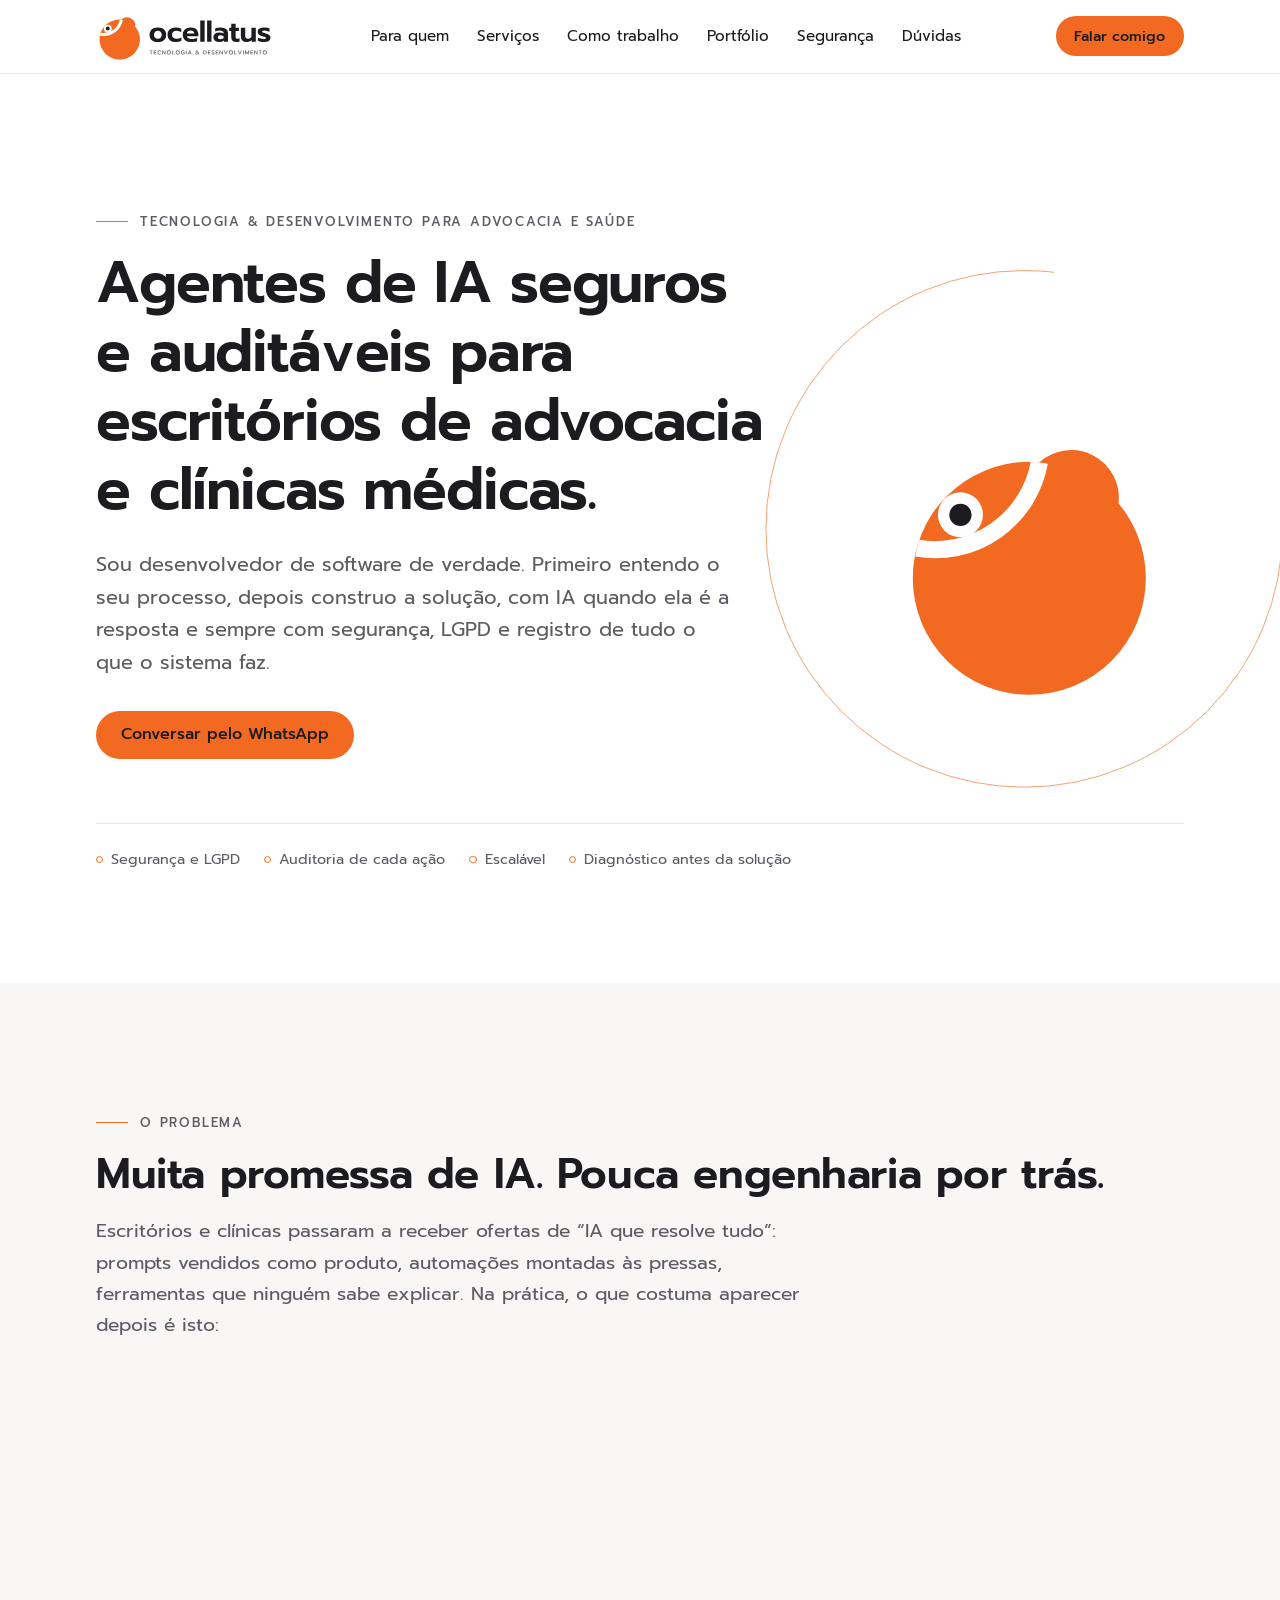
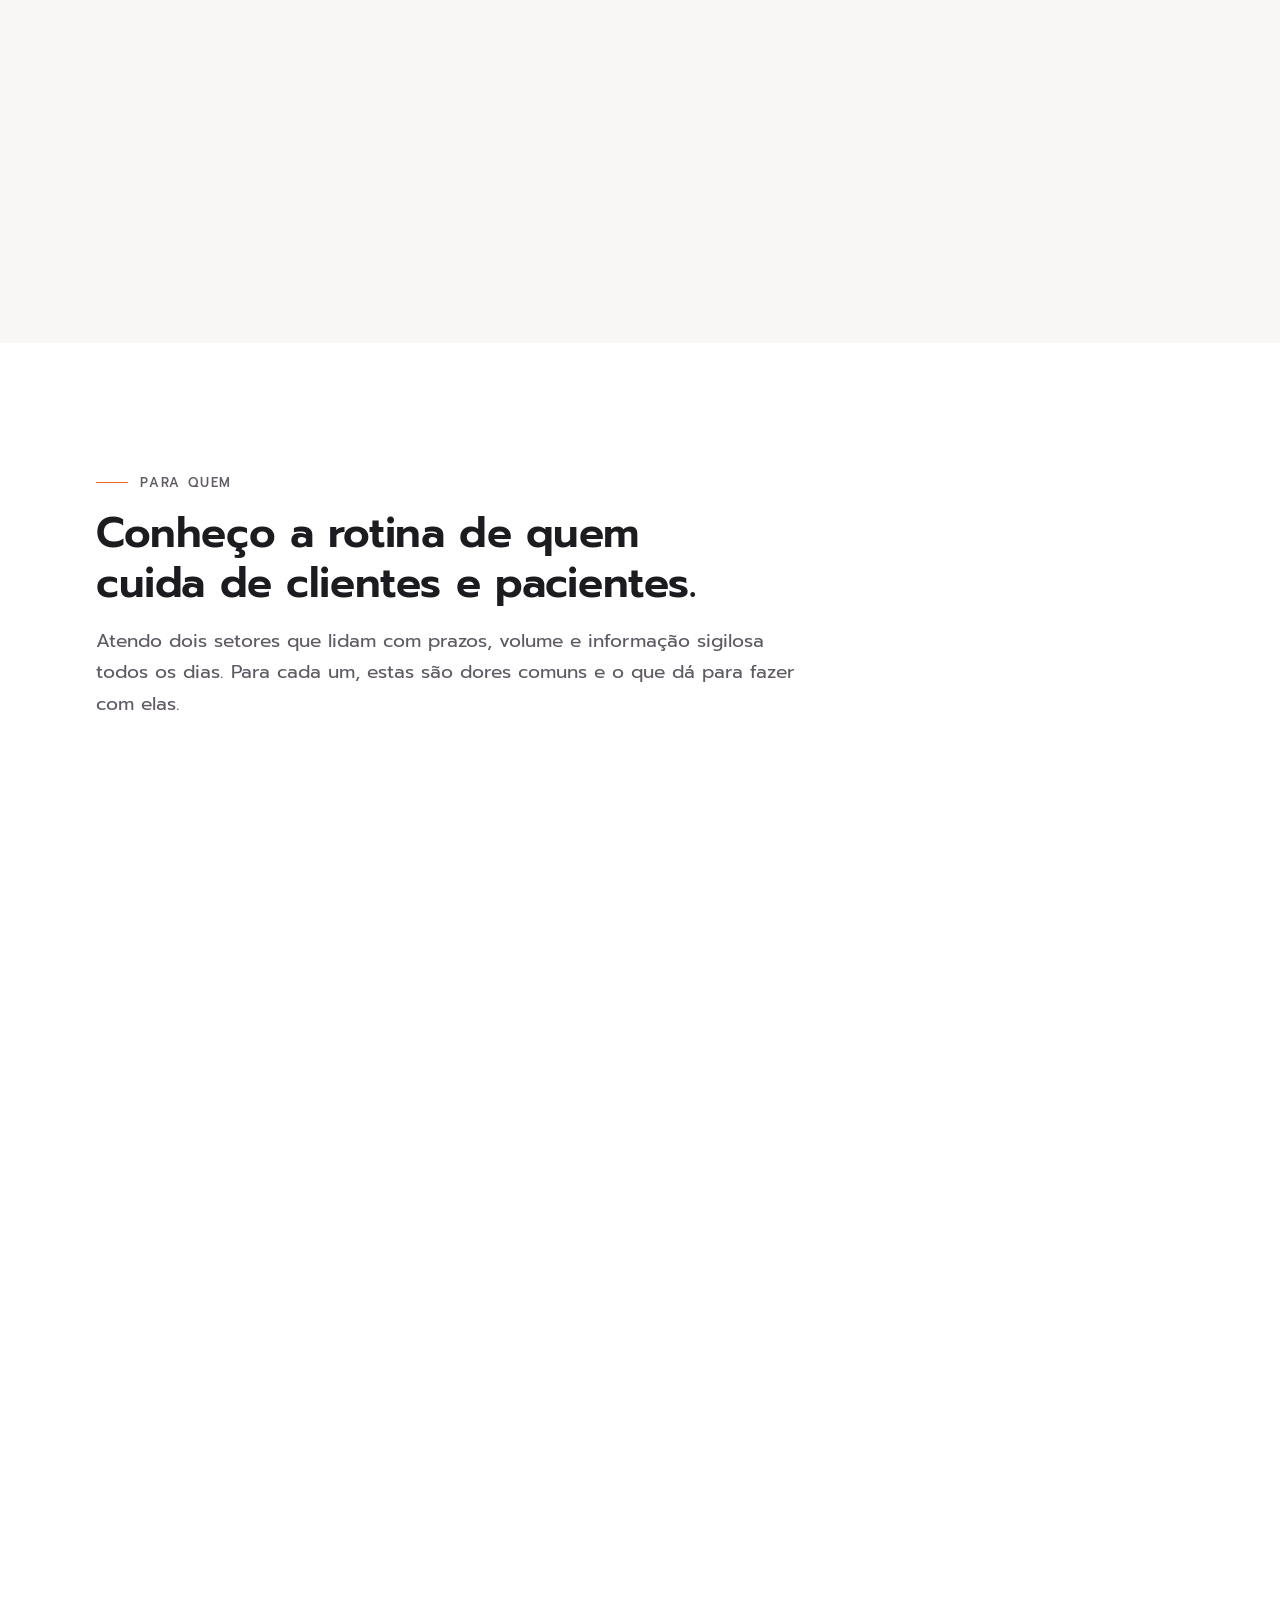
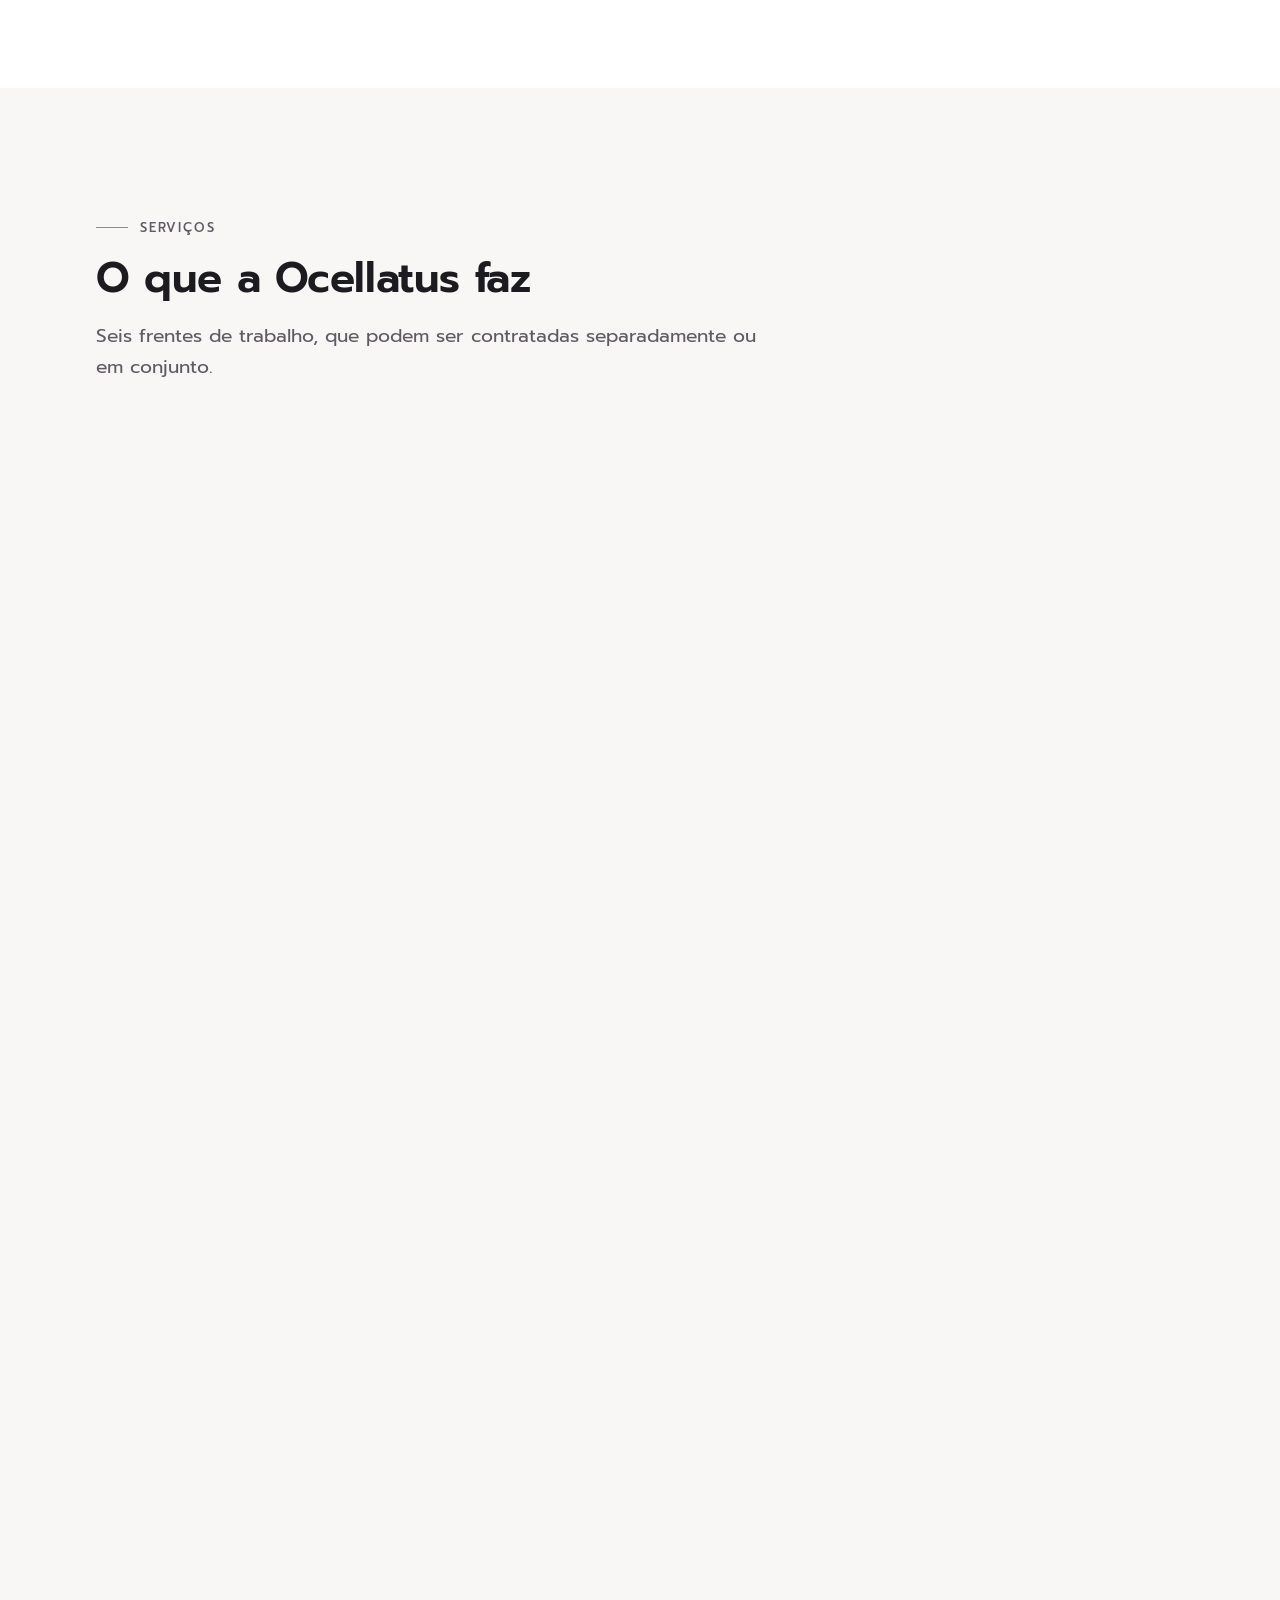
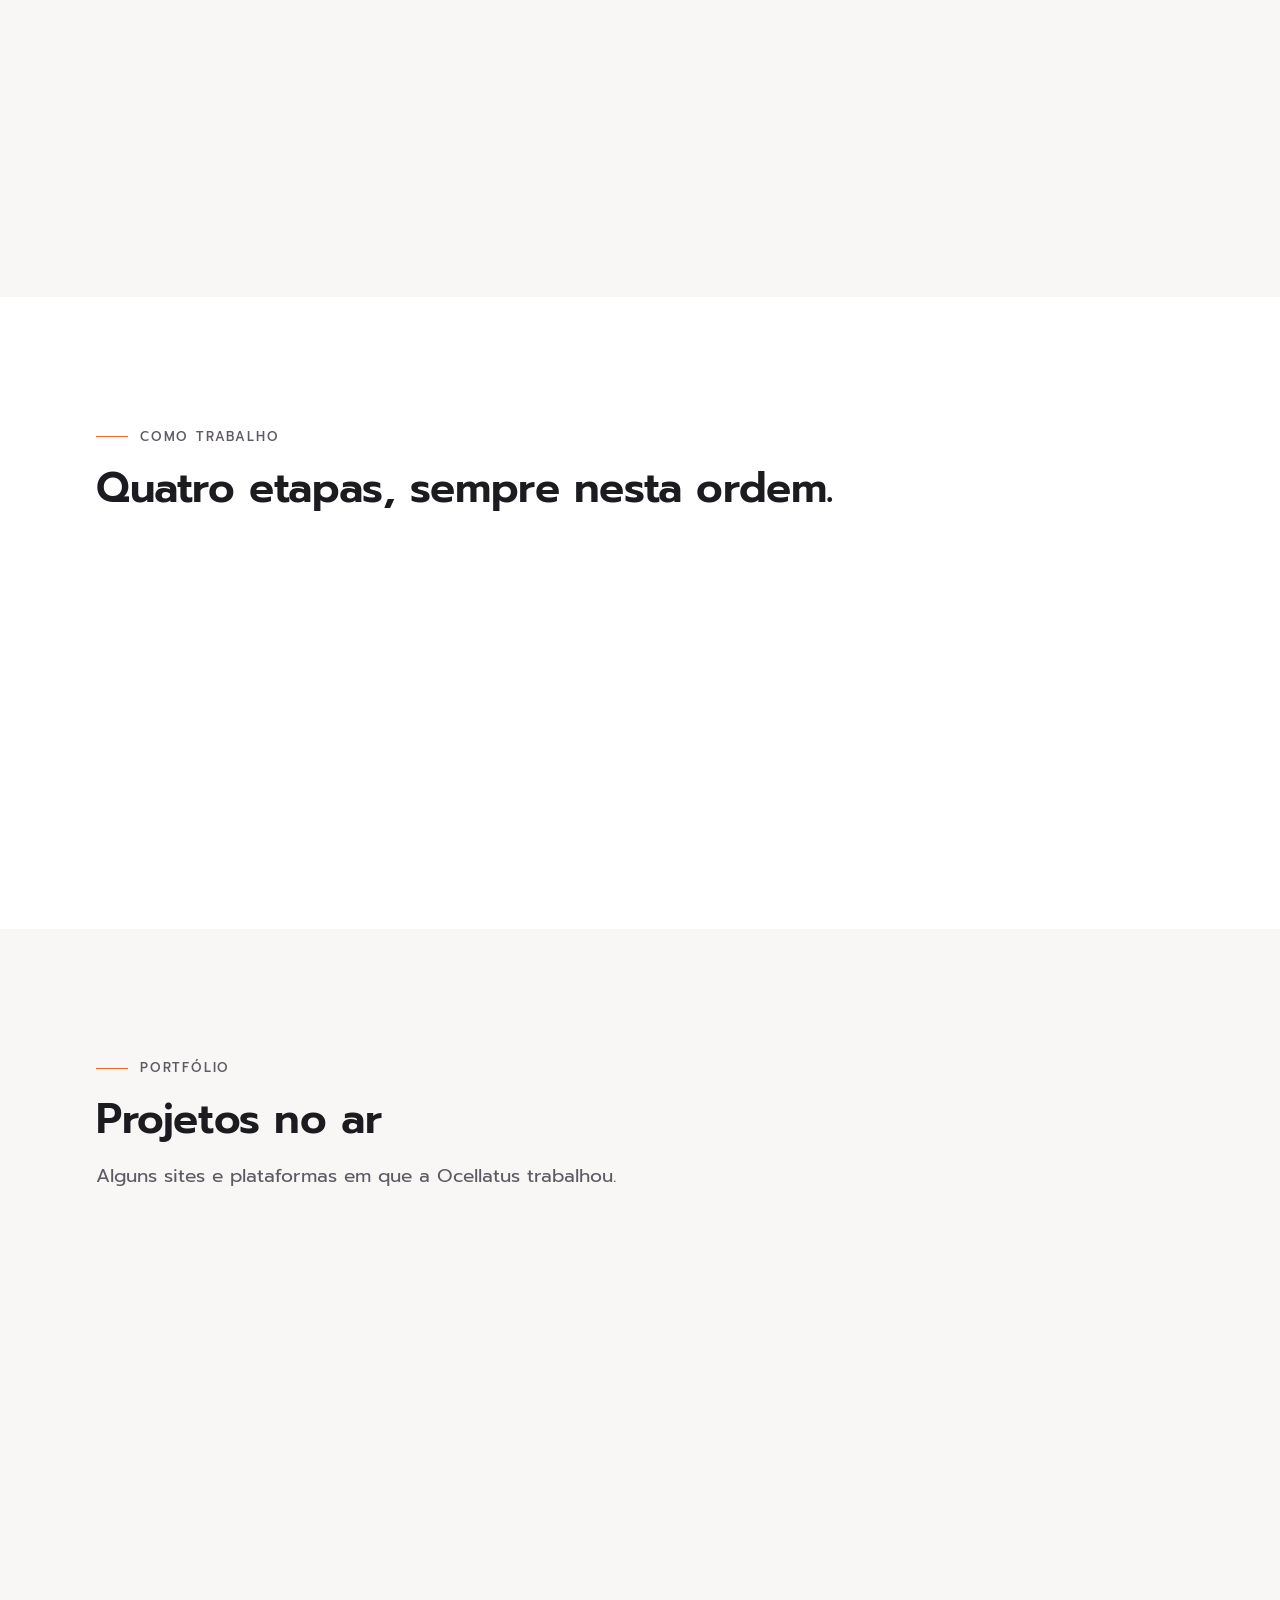
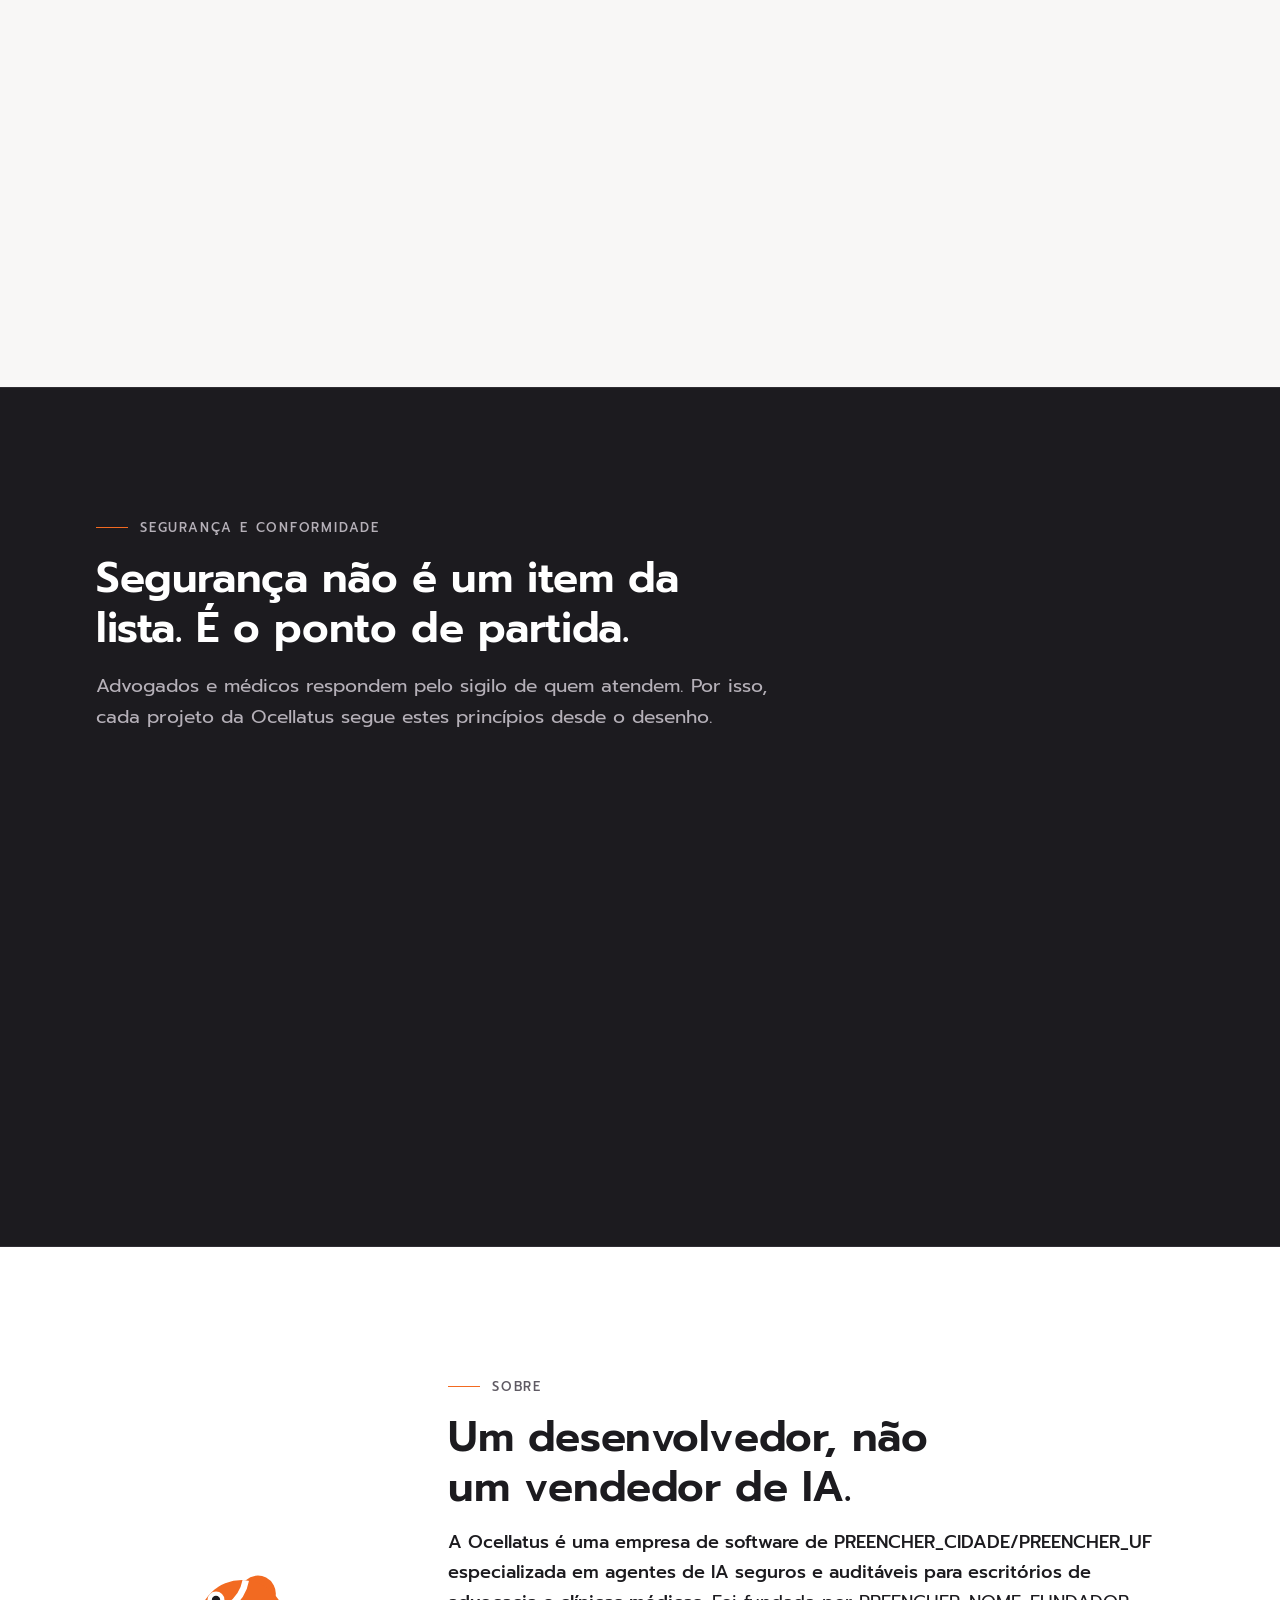
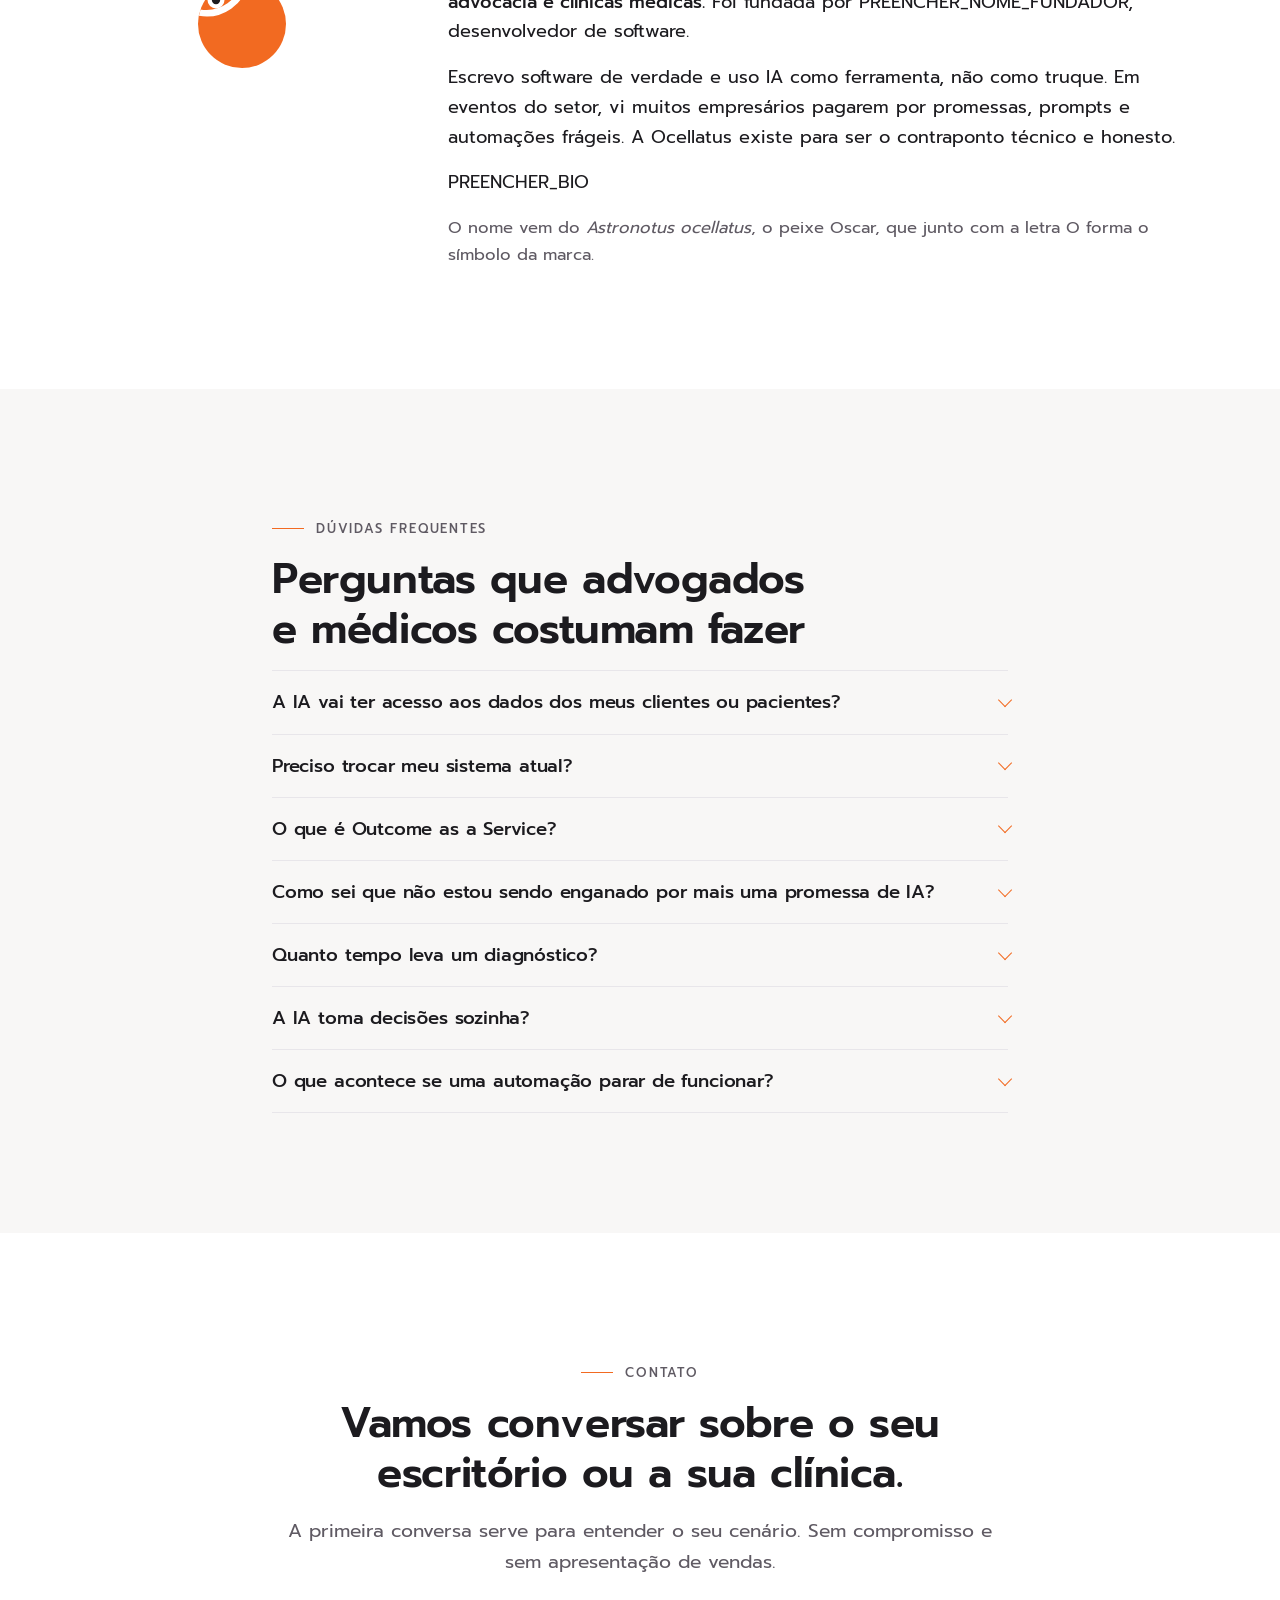
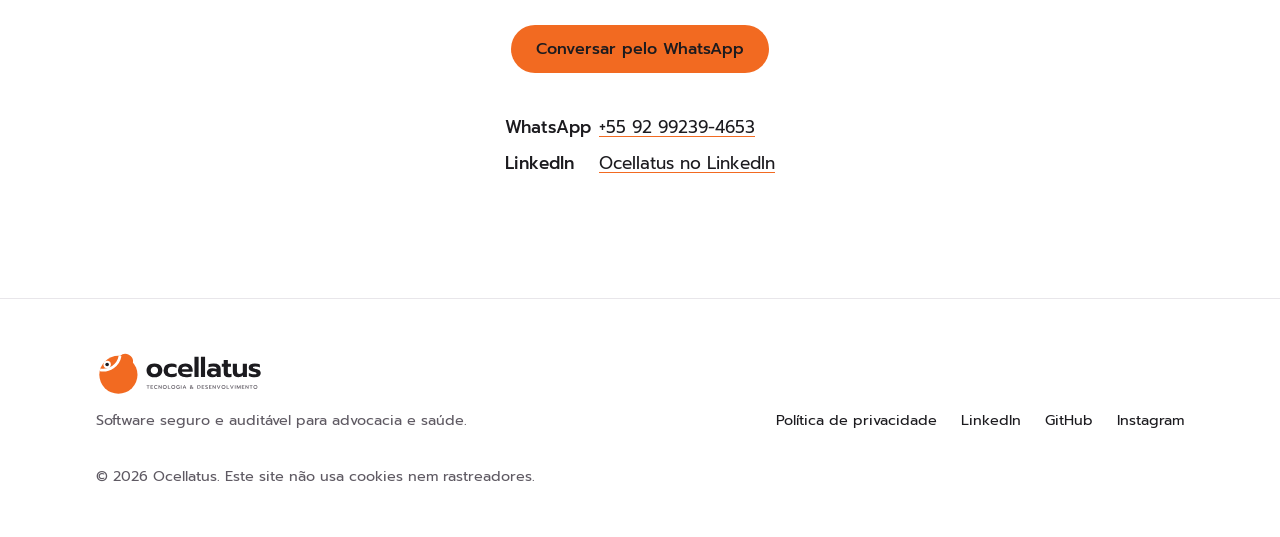
==== index.html @ ec0ff57f "Atualiza o Instagram para @ocellatustecnologia Co-Authored-By: Claude Opus 5.5 <noreply@anthropic.co" ====
<!doctype html>
<html lang="pt-BR">
<head>
  <meta charset="utf-8">
  <meta name="viewport" content="width=device-width, initial-scale=1">
  <meta http-equiv="Content-Security-Policy" content="default-src 'self'; script-src 'self'; style-src 'self'; img-src 'self'; font-src 'self'; connect-src 'self'; object-src 'none'; base-uri 'self'; form-action 'none'; upgrade-insecure-requests">
  <meta name="referrer" content="strict-origin-when-cross-origin">
  <title>Ocellatus | Agentes de IA para advocacia e clínicas médicas</title>
  <meta name="description" content="Agentes de IA seguros e auditáveis e transformação digital para escritórios de advocacia e clínicas médicas. LGPD desde o desenho.">
  <link rel="canonical" href="https://ocellatuslab.github.io/">
  <meta name="theme-color" content="#ffffff" media="(prefers-color-scheme: light)">
  <meta name="theme-color" content="#1c1b1f" media="(prefers-color-scheme: dark)">
  <meta name="color-scheme" content="light dark">

  <meta property="og:type" content="website">
  <meta property="og:locale" content="pt_BR">
  <meta property="og:site_name" content="Ocellatus">
  <meta property="og:url" content="https://ocellatuslab.github.io/">
  <meta property="og:title" content="Ocellatus | Agentes de IA para advocacia e clínicas médicas">
  <meta property="og:description" content="Agentes de IA seguros e auditáveis para escritórios de advocacia e clínicas médicas. Diagnóstico antes da solução, LGPD desde o desenho.">
  <meta property="og:image" content="https://ocellatuslab.github.io/assets/img/og.jpg">
  <meta property="og:image:width" content="1200">
  <meta property="og:image:height" content="630">
  <meta property="og:image:alt" content="Logo da Ocellatus e o texto: Agentes de IA seguros e auditáveis para escritórios de advocacia e clínicas médicas.">
  <meta name="twitter:card" content="summary_large_image">
  <meta name="twitter:title" content="Ocellatus | Agentes de IA para advocacia e clínicas médicas">
  <meta name="twitter:description" content="Agentes de IA seguros e auditáveis para escritórios de advocacia e clínicas médicas. Diagnóstico antes da solução, LGPD desde o desenho.">
  <meta name="twitter:image" content="https://ocellatuslab.github.io/assets/img/og.jpg">
  <meta name="twitter:image:alt" content="Logo da Ocellatus e o texto: Agentes de IA seguros e auditáveis para escritórios de advocacia e clínicas médicas.">

  <link rel="icon" href="/favicon.ico" sizes="48x48">
  <link rel="icon" href="/assets/img/icone.svg" type="image/svg+xml">
  <link rel="icon" href="/assets/img/icon-32.png" type="image/png" sizes="32x32">
  <link rel="apple-touch-icon" href="/assets/img/apple-touch-icon.png">
  <link rel="manifest" href="/site.webmanifest">
  <link rel="alternate" type="text/markdown" href="/llms.txt" title="Resumo da Ocellatus para modelos de linguagem">

  <link rel="preload" href="/assets/fonts/prompt-regular.woff2" as="font" type="font/woff2" crossorigin>
  <link rel="preload" href="/assets/fonts/prompt-semibold.woff2" as="font" type="font/woff2" crossorigin>
  <link rel="stylesheet" href="/assets/css/site.css">
  <script src="/assets/js/site.js" defer></script>

  <script type="application/ld+json">
  {
    "@context": "https://schema.org",
    "@graph": [
      {
        "@type": ["Organization", "ProfessionalService"],
        "@id": "https://ocellatuslab.github.io/#organizacao",
        "name": "Ocellatus",
        "alternateName": "Ocellatus — Tecnologia & Desenvolvimento",
        "slogan": "Tecnologia & Desenvolvimento",
        "description": "A Ocellatus é uma empresa de software especializada em agentes de IA seguros e auditáveis para escritórios de advocacia e clínicas médicas.",
        "url": "https://ocellatuslab.github.io/",
        "logo": {
          "@type": "ImageObject",
          "url": "https://ocellatuslab.github.io/assets/img/icon-512.png",
          "width": 512,
          "height": 512
        },
        "image": "https://ocellatuslab.github.io/assets/img/og.jpg",
        "telephone": "+55 92 99239-4653",
        "address": {
          "@type": "PostalAddress",
          "addressLocality": "PREENCHER_CIDADE",
          "addressRegion": "PREENCHER_UF",
          "addressCountry": "BR"
        },
        "areaServed": { "@type": "Country", "name": "Brasil" },
        "serviceType": [
          "Diagnóstico de processos e análise de causa-raiz",
          "Agentes de IA sob medida",
          "Melhoria e automação de processos",
          "Integração de sistemas legados com IA",
          "Outcome as a Service",
          "Transformação digital"
        ],
        "knowsAbout": [
          "Agentes de IA para escritórios de advocacia",
          "Automação para clínicas médicas",
          "IA na saúde com LGPD",
          "Lei Geral de Proteção de Dados (LGPD)",
          "Auditoria de sistemas de IA",
          "Integração de sistemas legados",
          "Outcome as a Service",
          "Transformação digital",
          "Desenvolvimento de software"
        ],
        "founder": { "@id": "https://ocellatuslab.github.io/#fundador" },
        "sameAs": [
          "https://github.com/OcellatusLab",
          "https://www.linkedin.com/company/145250750/",
          "https://www.instagram.com/ocellatustecnologia/"
        ],
        "contactPoint": {
          "@type": "ContactPoint",
          "contactType": "atendimento comercial",
          "telephone": "+55 92 99239-4653",
          "availableLanguage": "pt-BR"
        }
      },
      {
        "@type": "Person",
        "@id": "https://ocellatuslab.github.io/#fundador",
        "name": "PREENCHER_NOME_FUNDADOR",
        "jobTitle": "Fundador e desenvolvedor de software",
        "worksFor": { "@id": "https://ocellatuslab.github.io/#organizacao" }
      },
      {
        "@type": "WebSite",
        "@id": "https://ocellatuslab.github.io/#site",
        "url": "https://ocellatuslab.github.io/",
        "name": "Ocellatus",
        "inLanguage": "pt-BR",
        "publisher": { "@id": "https://ocellatuslab.github.io/#organizacao" }
      },
      {
        "@type": "Service",
        "@id": "https://ocellatuslab.github.io/#servico-diagnostico",
        "name": "Diagnóstico de processos e análise de causa-raiz",
        "description": "Mapeamento de como o escritório ou a clínica funciona hoje para encontrar a causa real do gargalo antes de propor qualquer tecnologia.",
        "provider": { "@id": "https://ocellatuslab.github.io/#organizacao" },
        "areaServed": { "@type": "Country", "name": "Brasil" },
        "audience": { "@type": "BusinessAudience", "audienceType": "Escritórios de advocacia e clínicas médicas" }
      },
      {
        "@type": "Service",
        "@id": "https://ocellatuslab.github.io/#servico-agentes",
        "name": "Agentes de IA sob medida",
        "description": "Agentes de IA que executam tarefas reais do dia a dia com limites definidos, registro de cada ação e supervisão humana.",
        "provider": { "@id": "https://ocellatuslab.github.io/#organizacao" },
        "areaServed": { "@type": "Country", "name": "Brasil" },
        "audience": { "@type": "BusinessAudience", "audienceType": "Escritórios de advocacia e clínicas médicas" }
      },
      {
        "@type": "Service",
        "@id": "https://ocellatuslab.github.io/#servico-automacao",
        "name": "Melhoria e automação de processos",
        "description": "Otimização do fluxo de trabalho com ou sem IA, eliminando retrabalho e digitação duplicada.",
        "provider": { "@id": "https://ocellatuslab.github.io/#organizacao" },
        "areaServed": { "@type": "Country", "name": "Brasil" },
        "audience": { "@type": "BusinessAudience", "audienceType": "Escritórios de advocacia e clínicas médicas" }
      },
      {
        "@type": "Service",
        "@id": "https://ocellatuslab.github.io/#servico-integracao",
        "name": "Integração de sistemas legados com IA",
        "description": "Conexão do sistema jurídico, do prontuário eletrônico ou do ERP que a empresa já usa a recursos de IA, sem trocar tudo.",
        "provider": { "@id": "https://ocellatuslab.github.io/#organizacao" },
        "areaServed": { "@type": "Country", "name": "Brasil" },
        "audience": { "@type": "BusinessAudience", "audienceType": "Escritórios de advocacia e clínicas médicas" }
      },
      {
        "@type": "Service",
        "@id": "https://ocellatuslab.github.io/#servico-outcome",
        "name": "Outcome as a Service",
        "alternateName": "Resultado como serviço",
        "description": "Modelo de contratação em que o cliente paga pelo resultado entregue, definido e medido em conjunto, e não por horas trabalhadas ou licenças de software.",
        "provider": { "@id": "https://ocellatuslab.github.io/#organizacao" },
        "areaServed": { "@type": "Country", "name": "Brasil" },
        "audience": { "@type": "BusinessAudience", "audienceType": "Escritórios de advocacia e clínicas médicas" }
      },
      {
        "@type": "Service",
        "@id": "https://ocellatuslab.github.io/#servico-transformacao",
        "name": "Transformação digital",
        "description": "Planejamento e execução, em etapas, de diagnóstico, automação, IA e integração de sistemas para escritórios de advocacia e clínicas médicas.",
        "provider": { "@id": "https://ocellatuslab.github.io/#organizacao" },
        "areaServed": { "@type": "Country", "name": "Brasil" },
        "audience": { "@type": "BusinessAudience", "audienceType": "Escritórios de advocacia e clínicas médicas" }
      },
      {
        "@type": "FAQPage",
        "@id": "https://ocellatuslab.github.io/#faq",
        "mainEntity": [
          {
            "@type": "Question",
            "name": "A IA vai ter acesso aos dados dos meus clientes ou pacientes?",
            "acceptedAnswer": { "@type": "Answer", "text": "Só aos dados estritamente necessários para cada tarefa, e cada acesso fica registrado. Antes do projeto definimos juntos quais dados entram, onde ficam armazenados e quem pode acessá-los. Dados de saúde, que são dados sensíveis pela LGPD, recebem cuidados reforçados." }
          },
          {
            "@type": "Question",
            "name": "Preciso trocar meu sistema atual?",
            "acceptedAnswer": { "@type": "Answer", "text": "Normalmente, não. A integração conecta a IA ao sistema jurídico, ao prontuário eletrônico ou ao ERP que você já usa. A troca só é recomendada quando o diagnóstico mostra que o próprio sistema é a causa do problema." }
          },
          {
            "@type": "Question",
            "name": "O que é Outcome as a Service?",
            "acceptedAnswer": { "@type": "Answer", "text": "Outcome as a Service (resultado como serviço) é um modelo em que você paga pelo resultado entregue, e não por horas trabalhadas ou licenças de software. O resultado é definido e medido junto com você antes do início do projeto." }
          },
          {
            "@type": "Question",
            "name": "Como sei que não estou sendo enganado por mais uma promessa de IA?",
            "acceptedAnswer": { "@type": "Answer", "text": "Peça três coisas a qualquer fornecedor: um diagnóstico do seu processo antes da proposta, um resultado mensurável por escrito e acesso aos registros do que a IA faz. A Ocellatus trabalha assim e diz quando a IA não é a resposta." }
          },
          {
            "@type": "Question",
            "name": "Quanto tempo leva um diagnóstico?",
            "acceptedAnswer": { "@type": "Answer", "text": "PREENCHER_PRAZO_DIAGNOSTICO O prazo exato depende do tamanho da operação e é combinado antes do início." }
          },
          {
            "@type": "Question",
            "name": "A IA toma decisões sozinha?",
            "acceptedAnswer": { "@type": "Answer", "text": "Não nas decisões que afetam clientes ou pacientes. Os agentes executam tarefas dentro de limites definidos, e tudo o que exige julgamento profissional passa pela aprovação de uma pessoa." }
          },
          {
            "@type": "Question",
            "name": "O que acontece se uma automação parar de funcionar?",
            "acceptedAnswer": { "@type": "Answer", "text": "Você fica sabendo. As soluções têm monitoramento e registros, e o acompanhamento faz parte do trabalho, então falhas são detectadas e corrigidas em vez de passarem despercebidas." }
          }
        ]
      }
    ]
  }
  </script>
</head>
<body>
  <a class="pular" href="#conteudo">Pular para o conteúdo</a>

  <header class="topo">
    <div class="topo__interno">
      <a class="topo__logo" href="#inicio" aria-label="Ocellatus, voltar ao início">
        <picture>
          <source srcset="/assets/img/logo-horizontal-escuro.svg" type="image/svg+xml" media="(prefers-color-scheme: dark)">
          <img src="/assets/img/logo-horizontal-claro.svg" width="180" height="53" alt="Ocellatus Tecnologia &amp; Desenvolvimento">
        </picture>
      </a>
      <nav class="topo__nav" aria-label="Seções do site">
        <ul>
          <li><a href="#para-quem">Para quem</a></li>
          <li><a href="#servicos">Serviços</a></li>
          <li><a href="#como-trabalho">Como trabalho</a></li>
          <li><a href="#portfolio">Portfólio</a></li>
          <li><a href="#seguranca">Segurança</a></li>
          <li><a href="#faq">Dúvidas</a></li>
        </ul>
      </nav>
      <a class="botao botao--primario botao--pequeno" href="#contato">Falar comigo</a>
    </div>
  </header>

  <main id="conteudo">
    <!-- 1. Hero -->
    <section class="hero" id="inicio" aria-labelledby="titulo-hero">
      <div class="hero__fundo" aria-hidden="true">
        <picture>
          <source srcset="/assets/img/simbolo-escuro.svg" type="image/svg+xml" media="(prefers-color-scheme: dark)">
          <img src="/assets/img/simbolo-claro.svg" width="108" height="125" alt="" fetchpriority="high">
        </picture>
        <svg class="hero__curva" viewBox="0 0 600 600" focusable="false"><circle cx="300" cy="300" r="290" /></svg>
      </div>
      <div class="container hero__conteudo">
        <p class="rotulo">Tecnologia &amp; Desenvolvimento para advocacia e saúde</p>
        <h1 id="titulo-hero">Agentes de IA seguros e auditáveis para escritórios de advocacia e clínicas médicas.</h1>
        <p class="hero__sub">Sou desenvolvedor de software de verdade. Primeiro entendo o seu processo, depois construo a solução, com IA quando ela é a resposta e sempre com segurança, LGPD e registro de tudo o que o sistema faz.</p>
        <div class="acoes">
          <a class="botao botao--primario" href="https://wa.me/5592992394653?text=Ol%C3%A1%2C%20vim%20pelo%20site%20da%20Ocellatus%20e%20gostaria%20de%20conversar%20sobre%20meu%20escrit%C3%B3rio%2Fminha%20cl%C3%ADnica." rel="noopener noreferrer">Conversar pelo WhatsApp</a>
        </div>
        <ul class="hero__pilares" aria-label="Princípios de trabalho">
          <li>Segurança e LGPD</li>
          <li>Auditoria de cada ação</li>
          <li>Escalável</li>
          <li>Diagnóstico antes da solução</li>
        </ul>
      </div>
    </section>

    <!-- 2. O problema -->
    <section class="secao secao--alt" id="problema" aria-labelledby="titulo-problema">
      <div class="container">
        <p class="rotulo">O problema</p>
        <h2 id="titulo-problema">Muita promessa de IA. Pouca engenharia por trás.</h2>
        <p class="intro">Escritórios e clínicas passaram a receber ofertas de “IA que resolve tudo”: prompts vendidos como produto, automações montadas às pressas, ferramentas que ninguém sabe explicar. Na prática, o que costuma aparecer depois é isto:</p>
        <ul class="grade grade--3 lista-problemas">
          <li class="cartao revelar">
            <h3>Dados expostos</h3>
            <p>Informações de clientes e pacientes coladas em ferramentas públicas, sem contrato, sem controle de acesso e sem saber onde ficam armazenadas.</p>
          </li>
          <li class="cartao revelar">
            <h3>Automações que quebram</h3>
            <p>Fluxos frágeis que param quando um sistema muda de versão. Ninguém percebe até um prazo ou uma consulta se perder.</p>
          </li>
          <li class="cartao revelar">
            <h3>Dependência e caixa-preta</h3>
            <p>Soluções presas a uma ferramenta ou a uma pessoa, sem documentação e sem registro do que a IA decidiu e por quê.</p>
          </li>
        </ul>
        <p class="destaque revelar">A Ocellatus existe para ser o contraponto técnico e honesto: software construído com método, que você consegue auditar e que continua funcionando quando o escritório ou a clínica cresce.</p>
      </div>
    </section>

    <!-- 3. Para quem -->
    <section class="secao" id="para-quem" aria-labelledby="titulo-para-quem">
      <div class="container">
        <p class="rotulo">Para quem</p>
        <h2 id="titulo-para-quem">Conheço a rotina de quem cuida de clientes e pacientes.</h2>
        <p class="intro">Atendo dois setores que lidam com prazos, volume e informação sigilosa todos os dias. Para cada um, estas são dores comuns e o que dá para fazer com elas.</p>
        <div class="grade grade--2">
          <article class="setor revelar" aria-labelledby="titulo-advocacia">
            <h3 id="titulo-advocacia">Escritórios de advocacia</h3>
            <dl class="dores">
              <div>
                <dt>Prazos e controle de processos</dt>
                <dd><p class="dor">Prazos acompanhados em planilhas e e-mails, com risco real de perda.</p>
                <p><strong>Como resolvo:</strong> leitura das publicações e intimações, alerta para cada prazo com um responsável definido e conferência humana antes de qualquer ação.</p></dd>
              </div>
              <div>
                <dt>Petições e documentos repetitivos</dt>
                <dd><p class="dor">Horas gastas montando peças e contratos a partir dos mesmos modelos.</p>
                <p><strong>Como resolvo:</strong> agentes que preparam a minuta a partir dos dados do caso para revisão do advogado. Nada é protocolado sem aprovação.</p></dd>
              </div>
              <div>
                <dt>Triagem e atendimento inicial</dt>
                <dd><p class="dor">Contatos novos chegando pelo WhatsApp sem triagem, misturados aos clientes da casa.</p>
                <p><strong>Como resolvo:</strong> triagem inicial que organiza o caso, coleta os documentos e encaminha ao advogado certo, respeitando o sigilo profissional.</p></dd>
              </div>
            </dl>
          </article>
          <article class="setor revelar" aria-labelledby="titulo-saude">
            <h3 id="titulo-saude">Clínicas e consultórios médicos</h3>
            <dl class="dores">
              <div>
                <dt>Agendamento e confirmações</dt>
                <dd><p class="dor">Faltas e horários vagos, com a recepção presa ao telefone confirmando consultas.</p>
                <p><strong>Como resolvo:</strong> confirmações e remarcações automáticas integradas à agenda da clínica, com a recepção acompanhando tudo.</p></dd>
              </div>
              <div>
                <dt>Prontuário e documentação</dt>
                <dd><p class="dor">Tempo de consulta consumido por digitação e documentos repetitivos.</p>
                <p><strong>Como resolvo:</strong> apoio na organização de documentos e resumos, sempre revisados pelo profissional antes de entrarem no prontuário.</p></dd>
              </div>
              <div>
                <dt>Faturamento e convênios</dt>
                <dd><p class="dor">Glosas por guias incompletas e conferência manual demorada.</p>
                <p><strong>Como resolvo:</strong> conferência das guias antes do envio e controle de pendências, integrados ao sistema que a clínica já usa.</p></dd>
              </div>
            </dl>
          </article>
        </div>
      </div>
    </section>

    <!-- 4. Serviços -->
    <section class="secao secao--alt" id="servicos" aria-labelledby="titulo-servicos">
      <div class="container">
        <p class="rotulo">Serviços</p>
        <h2 id="titulo-servicos">O que a Ocellatus faz</h2>
        <p class="intro">Seis frentes de trabalho, que podem ser contratadas separadamente ou em conjunto.</p>
        <ul class="grade grade--3 servicos">
          <li class="cartao servico revelar" id="diagnostico">
            <h3>Diagnóstico de processos e análise de causa-raiz</h3>
            <p>Mapeio como o seu escritório ou a sua clínica funciona hoje e encontro onde está o gargalo de verdade, antes de falar em tecnologia.</p>
            <p class="exemplo"><span>Exemplo:</span> a clínica acha que precisa de um chatbot, mas o diagnóstico mostra que as faltas vêm de confirmações feitas tarde demais.</p>
          </li>
          <li class="cartao servico revelar" id="agentes-de-ia">
            <h3>Agentes de IA sob medida</h3>
            <p>Agentes que executam tarefas reais do dia a dia, com limites claros do que podem fazer, registro de cada ação e supervisão humana.</p>
            <p class="exemplo"><span>Exemplo:</span> um agente lê as publicações do dia, identifica os prazos e prepara a lista para o advogado conferir.</p>
          </li>
          <li class="cartao servico revelar" id="automacao">
            <h3>Melhoria e automação de processos</h3>
            <p>Otimizo o fluxo de trabalho com ou sem IA. Às vezes a melhor solução é uma regra simples ou uma integração bem feita.</p>
            <p class="exemplo"><span>Exemplo:</span> acabar com a digitação duplicada entre a agenda da clínica e a planilha de faturamento.</p>
          </li>
          <li class="cartao servico revelar" id="integracao">
            <h3>Integração de sistemas legados com IA</h3>
            <p>Conecto o sistema que você já usa, como o sistema jurídico, o prontuário eletrônico ou o ERP, a recursos de IA, sem precisar trocar tudo.</p>
            <p class="exemplo"><span>Exemplo:</span> buscar documentos antigos do escritório em linguagem natural, direto no acervo que já existe.</p>
          </li>
          <li class="cartao servico revelar" id="outcome">
            <h3>Outcome as a Service</h3>
            <p>Você paga pelo resultado entregue, não por horas trabalhadas nem por licenças. O risco de a solução não funcionar deixa de ser só seu.</p>
            <p class="exemplo"><span>Exemplo:</span> a clínica paga pelas guias de convênio conferidas antes do envio, e não por um software que talvez ninguém use.</p>
          </li>
          <li class="cartao servico revelar" id="transformacao-digital">
            <h3>Transformação digital</h3>
            <p>O trabalho que une tudo isso: diagnóstico, automação, IA e integração, planejados em etapas que a sua equipe consegue absorver.</p>
            <p class="exemplo"><span>Exemplo:</span> um escritório sai de pastas e planilhas para um fluxo digital com prazos, documentos e atendimento conectados.</p>
          </li>
        </ul>

        <aside class="definicao revelar" id="outcome-as-a-service" aria-labelledby="titulo-oaas">
          <h3 id="titulo-oaas">O que é Outcome as a Service?</h3>
          <p><strong>Outcome as a Service (resultado como serviço) é um modelo de contratação em que o cliente paga pelo resultado entregue, e não pelas horas trabalhadas ou pelas licenças de software.</strong> O resultado é definido e medido junto com o cliente antes do início do projeto.</p>
          <p>Na prática, em vez de comprar uma ferramenta e torcer para que ela seja usada, você combina o que precisa acontecer, como prazos lidos e distribuídos todos os dias ou guias conferidas antes do envio, e paga conforme isso é entregue. Quem fornece a solução passa a ter o mesmo interesse que você: que ela funcione.</p>
          <p>O modelo já é adotado por empresas de tecnologia nos Estados Unidos e ainda é novo no Brasil.</p>
        </aside>
      </div>
    </section>

    <!-- 5. Como trabalho -->
    <section class="secao" id="como-trabalho" aria-labelledby="titulo-como">
      <div class="container">
        <p class="rotulo">Como trabalho</p>
        <h2 id="titulo-como">Quatro etapas, sempre nesta ordem.</h2>
        <ol class="etapas">
          <li class="etapa revelar">
            <h3>Diagnóstico</h3>
            <p>Entendo o processo atual, converso com quem executa e encontro a causa do problema. Se a IA não for a resposta, digo isso.</p>
          </li>
          <li class="etapa revelar">
            <h3>Proposta com resultado mensurável</h3>
            <p>Você recebe o resultado esperado, como ele será medido, o que fica fora do escopo e onde os dados vão ficar.</p>
          </li>
          <li class="etapa revelar">
            <h3>Implementação segura</h3>
            <p>Construo em etapas, com controle de acesso, registro de ações e testes antes de a solução chegar à rotina da equipe.</p>
          </li>
          <li class="etapa revelar">
            <h3>Acompanhamento e auditoria</h3>
            <p>Depois da entrega, acompanho os resultados e os registros. Tudo o que a IA fez pode ser consultado e revisado.</p>
          </li>
        </ol>
      </div>
    </section>

    <!-- Portfólio -->
    <section class="secao secao--alt" id="portfolio" aria-labelledby="titulo-portfolio">
      <div class="container">
        <p class="rotulo">Portfólio</p>
        <h2 id="titulo-portfolio">Projetos no ar</h2>
        <p class="intro">Alguns sites e plataformas em que a Ocellatus trabalhou.</p>
        <ul class="grade grade--2 portfolio">
          <li class="cartao projeto revelar">
            <p class="projeto__tipo">Advocacia empresarial · Manaus (AM)</p>
            <h3>Assis &amp; Pereira Advogados</h3>
            <p>Site do escritório, com áreas de atuação, perfis dos advogados, perguntas frequentes, formulário de contato e atendimento pelo WhatsApp.</p>
            <p class="projeto__link"><a href="https://www.assisepereira.com.br/" target="_blank" rel="noopener noreferrer">assisepereira.com.br<span class="visualmente-oculto"> (abre em nova aba)</span></a></p>
          </li>
          <li class="cartao projeto revelar">
            <p class="projeto__tipo">Marketing e tecnologia para advocacia</p>
            <h3>ADV tá ON Hub Digital</h3>
            <p>Site do hub que cria sites, gerencia campanhas e implanta automações e ferramentas de IA para escritórios, com apresentação das soluções e pedido de proposta.</p>
            <p class="projeto__link"><a href="https://advtaon.com/" target="_blank" rel="noopener noreferrer">advtaon.com<span class="visualmente-oculto"> (abre em nova aba)</span></a></p>
          </li>
          <li class="cartao projeto revelar">
            <p class="projeto__tipo">Portal de notícias · Manaus (AM)</p>
            <h3>Portal Cabocla</h3>
            <p>Portal de notícias de Manaus e do Amazonas, com editorias, colunistas, guia de empresas, mídia kit e cadastro na newsletter.</p>
            <p class="projeto__link"><a href="https://portalcabocla.com.br/" target="_blank" rel="noopener noreferrer">portalcabocla.com.br<span class="visualmente-oculto"> (abre em nova aba)</span></a></p>
          </li>
          <li class="cartao projeto revelar">
            <p class="projeto__tipo">Plataforma web</p>
            <h3>FarolJuris</h3>
            <p class="projeto__link"><a href="http://faroljuris.com.br/" target="_blank" rel="noopener noreferrer">faroljuris.com.br<span class="visualmente-oculto"> (abre em nova aba)</span></a></p>
          </li>
        </ul>
      </div>
    </section>

    <!-- 6. Segurança e conformidade -->
    <section class="secao secao--escura" id="seguranca" aria-labelledby="titulo-seguranca">
      <div class="container">
        <p class="rotulo">Segurança e conformidade</p>
        <h2 id="titulo-seguranca">Segurança não é um item da lista. É o ponto de partida.</h2>
        <p class="intro">Advogados e médicos respondem pelo sigilo de quem atendem. Por isso, cada projeto da Ocellatus segue estes princípios desde o desenho.</p>
        <ul class="grade grade--3 garantias">
          <li class="revelar">
            <h3>LGPD desde o desenho</h3>
            <p>Cada projeto começa definindo quais dados são necessários, para qual finalidade e por quanto tempo. O que não é necessário não é coletado.</p>
          </li>
          <li class="revelar">
            <h3>Dados sensíveis de saúde</h3>
            <p>Dados de saúde são dados sensíveis pela LGPD (art. 11). Recebem acesso restrito, registro de uso e cuidados compatíveis com o sigilo médico.</p>
          </li>
          <li class="revelar">
            <h3>Logs de auditoria</h3>
            <p>Cada ação de um agente de IA fica registrada: o que recebeu, o que fez, quando e com qual resultado. Nada de caixa-preta.</p>
          </li>
          <li class="revelar">
            <h3>Controle de acesso</h3>
            <p>Cada pessoa e cada sistema acessa só o que precisa, com permissões que podem ser revistas a qualquer momento.</p>
          </li>
          <li class="revelar">
            <h3>Onde os dados ficam</h3>
            <!-- CONFIRMAR: descrever a política real de armazenamento (infraestrutura do cliente, nuvem no Brasil etc.). -->
            <p>O local de armazenamento é definido com você antes do início do projeto e fica registrado na proposta.</p>
          </li>
          <li class="revelar">
            <h3>Supervisão humana</h3>
            <p>Decisões que afetam clientes ou pacientes passam por uma pessoa. A IA prepara, o profissional decide.</p>
          </li>
        </ul>
        <!-- Espaço reservado: selos ou certificações só entram aqui se forem reais e verificáveis. -->
      </div>
    </section>

    <!-- 7. Sobre -->
    <section class="secao" id="sobre" aria-labelledby="titulo-sobre">
      <div class="container sobre">
        <figure class="sobre__foto">
          <!-- PREENCHER: trocar pela foto do fundador (WebP/AVIF, 480×480, com alt descritivo). -->
          <picture>
            <source srcset="/assets/img/simbolo-escuro.svg" type="image/svg+xml" media="(prefers-color-scheme: dark)">
            <img src="/assets/img/simbolo-claro.svg" width="108" height="125" alt="Símbolo da Ocellatus" loading="lazy" decoding="async">
          </picture>
        </figure>
        <div class="sobre__texto">
          <p class="rotulo">Sobre</p>
          <h2 id="titulo-sobre">Um desenvolvedor, não um vendedor de IA.</h2>
          <p><strong>A Ocellatus é uma empresa de software de PREENCHER_CIDADE/PREENCHER_UF especializada em agentes de IA seguros e auditáveis para escritórios de advocacia e clínicas médicas.</strong> Foi fundada por PREENCHER_NOME_FUNDADOR, desenvolvedor de software.</p>
          <p>Escrevo software de verdade e uso IA como ferramenta, não como truque. Em eventos do setor, vi muitos empresários pagarem por promessas, prompts e automações frágeis. A Ocellatus existe para ser o contraponto técnico e honesto.</p>
          <p>PREENCHER_BIO</p>
          <p class="sobre__nome">O nome vem do <i lang="la">Astronotus ocellatus</i>, o peixe Oscar, que junto com a letra O forma o símbolo da marca.</p>
        </div>
      </div>
    </section>

    <!-- 8. FAQ -->
    <section class="secao secao--alt" id="faq" aria-labelledby="titulo-faq">
      <div class="container container--estreito">
        <p class="rotulo">Dúvidas frequentes</p>
        <h2 id="titulo-faq">Perguntas que advogados e médicos costumam fazer</h2>
        <div class="faq">
          <details>
            <summary><h3>A IA vai ter acesso aos dados dos meus clientes ou pacientes?</h3></summary>
            <p>Só aos dados estritamente necessários para cada tarefa, e cada acesso fica registrado. Antes do projeto definimos juntos quais dados entram, onde ficam armazenados e quem pode acessá-los. Dados de saúde, que são dados sensíveis pela LGPD, recebem cuidados reforçados.</p>
          </details>
          <details>
            <summary><h3>Preciso trocar meu sistema atual?</h3></summary>
            <p>Normalmente, não. A integração conecta a IA ao sistema jurídico, ao prontuário eletrônico ou ao ERP que você já usa. A troca só é recomendada quando o diagnóstico mostra que o próprio sistema é a causa do problema.</p>
          </details>
          <details>
            <summary><h3>O que é Outcome as a Service?</h3></summary>
            <p>Outcome as a Service (resultado como serviço) é um modelo em que você paga pelo resultado entregue, e não por horas trabalhadas ou licenças de software. O resultado é definido e medido junto com você antes do início do projeto. <a href="#outcome-as-a-service">Veja a explicação completa</a>.</p>
          </details>
          <details>
            <summary><h3>Como sei que não estou sendo enganado por mais uma promessa de IA?</h3></summary>
            <p>Peça três coisas a qualquer fornecedor: um diagnóstico do seu processo antes da proposta, um resultado mensurável por escrito e acesso aos registros do que a IA faz. A Ocellatus trabalha assim e diz quando a IA não é a resposta.</p>
          </details>
          <details>
            <summary><h3>Quanto tempo leva um diagnóstico?</h3></summary>
            <p>PREENCHER_PRAZO_DIAGNOSTICO O prazo exato depende do tamanho da operação e é combinado antes do início.</p>
          </details>
          <details>
            <summary><h3>A IA toma decisões sozinha?</h3></summary>
            <p>Não nas decisões que afetam clientes ou pacientes. Os agentes executam tarefas dentro de limites definidos, e tudo o que exige julgamento profissional passa pela aprovação de uma pessoa.</p>
          </details>
          <details>
            <summary><h3>O que acontece se uma automação parar de funcionar?</h3></summary>
            <p>Você fica sabendo. As soluções têm monitoramento e registros, e o acompanhamento faz parte do trabalho, então falhas são detectadas e corrigidas em vez de passarem despercebidas.</p>
          </details>
        </div>
      </div>
    </section>

    <!-- 9. Contato -->
    <section class="secao contato" id="contato" aria-labelledby="titulo-contato">
      <div class="container container--estreito">
        <p class="rotulo">Contato</p>
        <h2 id="titulo-contato">Vamos conversar sobre o seu escritório ou a sua clínica.</h2>
        <p class="intro">A primeira conversa serve para entender o seu cenário. Sem compromisso e sem apresentação de vendas.</p>
        <div class="acoes acoes--centro">
          <a class="botao botao--primario" href="https://wa.me/5592992394653?text=Ol%C3%A1%2C%20vim%20pelo%20site%20da%20Ocellatus%20e%20gostaria%20de%20conversar%20sobre%20meu%20escrit%C3%B3rio%2Fminha%20cl%C3%ADnica." rel="noopener noreferrer">Conversar pelo WhatsApp</a>
        </div>
        <ul class="contato__lista">
          <li><span>WhatsApp</span> <a href="https://wa.me/5592992394653" rel="noopener noreferrer">+55 92 99239-4653</a></li>
          <li><span>LinkedIn</span> <a href="https://www.linkedin.com/company/145250750/" rel="noopener noreferrer">Ocellatus no LinkedIn</a></li>
        </ul>
      </div>
    </section>
  </main>

  <footer class="rodape">
    <div class="container rodape__interno">
      <div class="rodape__marca">
        <picture>
          <source srcset="/assets/img/logo-horizontal-escuro.svg" type="image/svg+xml" media="(prefers-color-scheme: dark)">
          <img src="/assets/img/logo-horizontal-claro.svg" width="180" height="53" alt="Ocellatus Tecnologia &amp; Desenvolvimento" loading="lazy" decoding="async">
        </picture>
        <p>Software seguro e auditável para advocacia e saúde.</p>
        <!-- PREENCHER (opcional): <p>CNPJ PREENCHER_CNPJ</p> -->
      </div>
      <ul class="rodape__links">
        <li><a href="/privacidade.html">Política de privacidade</a></li>
        <li><a href="https://www.linkedin.com/company/145250750/" rel="noopener noreferrer">LinkedIn</a></li>
        <li><a href="https://github.com/OcellatusLab" rel="noopener noreferrer">GitHub</a></li>
        <li><a href="https://www.instagram.com/ocellatustecnologia/" rel="noopener noreferrer">Instagram</a></li>
      </ul>
      <p class="rodape__copy">© 2026 Ocellatus. Este site não usa cookies nem rastreadores.</p>
    </div>
  </footer>
</body>
</html>
---- assets/css/site.css ----
/* ==========================================================================
   Ocellatus — estilos do site
   Mobile-first. Sem dependências. Cores e medidas em tokens no :root.
   ========================================================================== */

/* Fonte Prompt, self-hosted (licença OFL em /assets/fonts/OFL.txt) */
@font-face {
  font-family: "Prompt";
  src: url("../fonts/prompt-regular.woff2") format("woff2");
  font-weight: 400;
  font-style: normal;
  font-display: swap;
}
@font-face {
  font-family: "Prompt";
  src: url("../fonts/prompt-medium.woff2") format("woff2");
  font-weight: 500;
  font-style: normal;
  font-display: swap;
}
@font-face {
  font-family: "Prompt";
  src: url("../fonts/prompt-semibold.woff2") format("woff2");
  font-weight: 600;
  font-style: normal;
  font-display: swap;
}

/* --------------------------------------------------------------------------
   Tokens
   Identidade visual 2026: laranja #F26A21, grafite #1C1B1F, cinza #5F5A63,
   branco. Neutros derivados do grafite para fundos e bordas.
   Contraste (WCAG): laranja sobre branco = 3,1:1 (só linhas, ícones e
   elementos gráficos, nunca texto comum); grafite sobre laranja = 5,6:1
   (botão principal); cinza #5F5A63 sobre branco = 6,7:1 e sobre --creme
   = 6,3:1; --cinza-400 sobre grafite = 8,0:1; laranja sobre grafite = 5,6:1.
   -------------------------------------------------------------------------- */
:root {
  --laranja: #f26a21;
  --laranja-claro: #f58d52;
  --grafite: #1c1b1f;
  --branco: #ffffff;

  --cinza-950: #131215;
  --cinza-900: var(--grafite);
  --cinza-800: #2f2d33;
  --cinza-700: #5f5a63;
  --cinza-400: #b5b0b8;
  --cinza-200: #e8e6ea;
  --creme: #f8f7f6;

  /* Papéis (tema claro) */
  --fundo: var(--branco);
  --fundo-alt: var(--creme);
  --fundo-escuro: var(--grafite);
  --texto: var(--cinza-900);
  --texto-suave: var(--cinza-700);
  --titulo: var(--grafite);
  --linha: var(--cinza-200);
  --acento: var(--laranja);
  --link: var(--cinza-900);

  --fonte: "Prompt", system-ui, -apple-system, "Segoe UI", Roboto, sans-serif;
  --container: 72rem;
  --gutter: clamp(1rem, 4vw, 2rem);
  --secao-y: clamp(4rem, 10vw, 7.5rem);
  --raio: 1rem;
  --transicao: 200ms ease;
}

@media (prefers-color-scheme: dark) {
  :root {
    --fundo: var(--grafite);
    --fundo-alt: #232227;
    --fundo-escuro: var(--cinza-950);
    --texto: var(--cinza-200);
    --texto-suave: var(--cinza-400);
    --titulo: var(--branco);
    --linha: var(--cinza-800);
    --link: var(--branco);
  }
}

/* --------------------------------------------------------------------------
   Base
   -------------------------------------------------------------------------- */
*,
*::before,
*::after { box-sizing: border-box; }

html {
  -webkit-text-size-adjust: 100%;
  text-size-adjust: 100%;
  scroll-behavior: smooth;
  scroll-padding-top: 5rem;
}

body {
  margin: 0;
  background: var(--fundo);
  color: var(--texto);
  font-family: var(--fonte);
  font-size: clamp(1rem, 0.95rem + 0.25vw, 1.125rem);
  line-height: 1.65;
  -webkit-font-smoothing: antialiased;
}

img { display: block; max-width: 100%; height: auto; }

h1, h2, h3 {
  color: var(--titulo);
  font-weight: 600;
  line-height: 1.2;
  letter-spacing: -0.01em;
  margin: 0 0 1rem;
  text-wrap: balance;
}
h1 { font-size: clamp(2rem, 1.3rem + 3.4vw, 3.6rem); letter-spacing: -0.02em; }
h2 { font-size: clamp(1.6rem, 1.2rem + 1.9vw, 2.6rem); }
h3 { font-size: clamp(1.1rem, 1.02rem + 0.35vw, 1.3rem); font-weight: 500; }

p { margin: 0 0 1rem; text-wrap: pretty; }
p:last-child { margin-bottom: 0; }

a { color: var(--link); text-decoration-color: var(--acento); text-underline-offset: 0.2em; text-decoration-thickness: 1px; }
a:hover { text-decoration-thickness: 2px; }

:focus-visible { outline: 2px solid var(--acento); outline-offset: 3px; border-radius: 4px; }

ul, ol { margin: 0; padding: 0; list-style: none; }

.pular {
  position: absolute;
  left: 1rem;
  top: -3rem;
  z-index: 100;
  padding: 0.5rem 1rem;
  background: var(--grafite);
  color: var(--branco);
  border-radius: 0.5rem;
}
.pular:focus { top: 1rem; }

.container {
  width: 100%;
  max-width: var(--container);
  margin-inline: auto;
  padding-inline: var(--gutter);
}
.container--estreito { max-width: 50rem; }

/* --------------------------------------------------------------------------
   Componentes
   -------------------------------------------------------------------------- */
.rotulo {
  display: inline-flex;
  align-items: center;
  gap: 0.75rem;
  margin-bottom: 1rem;
  color: var(--texto-suave);
  font-size: 0.8rem;
  font-weight: 500;
  letter-spacing: 0.14em;
  text-transform: uppercase;
}
.rotulo::before {
  content: "";
  width: 2rem;
  height: 1px;
  background: var(--acento);
}

.intro {
  max-width: 44rem;
  color: var(--texto-suave);
  font-size: 1.05em;
  margin-bottom: clamp(2rem, 5vw, 3rem);
}

.botao {
  display: inline-flex;
  align-items: center;
  justify-content: center;
  min-height: 3rem;
  padding: 0.75rem 1.5rem;
  border: 1px solid transparent;
  border-radius: 999px;
  font-weight: 500;
  font-size: 1rem;
  line-height: 1.2;
  text-align: center;
  text-decoration: none;
  transition: background-color var(--transicao), border-color var(--transicao), color var(--transicao);
}
.botao--primario { background: var(--laranja); color: var(--grafite); }
.botao--primario:hover { background: var(--laranja-claro); }
.botao--secundario { border-color: currentColor; color: var(--titulo); }
.botao--secundario:hover { border-color: var(--acento); }
.botao--pequeno { min-height: 2.5rem; padding: 0.5rem 1.1rem; font-size: 0.9rem; }

.acoes { display: flex; flex-wrap: wrap; gap: 0.75rem; }
.acoes--centro { justify-content: center; }

.grade { display: grid; gap: clamp(1rem, 3vw, 1.5rem); }

.cartao {
  position: relative;
  padding: clamp(1.5rem, 4vw, 2rem);
  background: var(--fundo);
  border: 1px solid var(--linha);
  border-radius: var(--raio);
}

.destaque {
  max-width: 48rem;
  margin-top: clamp(2rem, 5vw, 3rem);
  padding-left: 1.25rem;
  border-left: 2px solid var(--acento);
  color: var(--titulo);
  font-size: 1.1em;
}

/* --------------------------------------------------------------------------
   Header
   -------------------------------------------------------------------------- */
.topo {
  position: sticky;
  top: 0;
  z-index: 50;
  background: color-mix(in srgb, var(--fundo) 88%, transparent);
  border-bottom: 1px solid var(--linha);
  -webkit-backdrop-filter: saturate(1.4) blur(12px);
  backdrop-filter: saturate(1.4) blur(12px);
}
.topo__interno {
  display: flex;
  align-items: center;
  justify-content: space-between;
  gap: 1rem;
  max-width: var(--container);
  margin-inline: auto;
  padding: 0.6rem var(--gutter);
}
.topo__logo img { width: 150px; height: auto; }
.topo__nav { display: none; }

/* --------------------------------------------------------------------------
   Hero
   -------------------------------------------------------------------------- */
.hero {
  position: relative;
  overflow: hidden;
  padding-block: clamp(3.5rem, 12vw, 8rem) clamp(4rem, 10vw, 7rem);
}
.hero__fundo {
  position: absolute;
  top: 1.5rem;
  right: -30%;
  width: min(34rem, 85vw);
  aspect-ratio: 1;
  pointer-events: none;
}
.hero__fundo picture { position: absolute; inset: 0; display: grid; place-items: center; }
.hero__fundo img { width: 62%; opacity: 0.14; }
.hero__curva {
  position: absolute;
  inset: -8%;
  width: 116%;
  height: 116%;
  fill: none;
  stroke: var(--acento);
  stroke-width: 1;
  stroke-dasharray: 1400 420;
  opacity: 0.7;
}
.hero__conteudo { position: relative; }
.hero h1 { max-width: 18ch; margin-bottom: 1.5rem; }
.hero__sub { max-width: 40rem; color: var(--texto-suave); font-size: 1.1em; margin-bottom: 2rem; }
.hero__pilares {
  display: flex;
  flex-wrap: wrap;
  gap: 0.5rem 1.5rem;
  margin-top: clamp(2.5rem, 6vw, 4rem);
  padding-top: 1.5rem;
  border-top: 1px solid var(--linha);
  color: var(--texto-suave);
  font-size: 0.9rem;
}
.hero__pilares li { display: flex; align-items: center; gap: 0.5rem; }
.hero__pilares li::before {
  content: "";
  width: 0.45rem;
  height: 0.45rem;
  border: 1px solid var(--acento);
  border-radius: 50%;
}

/* --------------------------------------------------------------------------
   Seções
   -------------------------------------------------------------------------- */
.secao { padding-block: var(--secao-y); }
.secao--alt { background: var(--fundo-alt); }

/* Problema */
.lista-problemas .cartao { padding-top: 2.25rem; }
.lista-problemas .cartao::before {
  content: "";
  position: absolute;
  top: 1.25rem;
  left: clamp(1.5rem, 4vw, 2rem);
  width: 1.5rem;
  height: 2px;
  background: var(--acento);
}
.lista-problemas p { color: var(--texto-suave); }

/* Para quem */
.setor {
  padding: clamp(1.5rem, 4vw, 2.5rem);
  border: 1px solid var(--linha);
  border-radius: calc(var(--raio) * 1.5);
}
.setor h3 {
  font-size: clamp(1.3rem, 1.1rem + 0.8vw, 1.6rem);
  font-weight: 600;
  padding-bottom: 1rem;
  border-bottom: 1px solid var(--linha);
  margin-bottom: 0;
}
.dores { margin: 0; }
.dores > div { padding-block: 1.25rem; border-bottom: 1px solid var(--linha); }
.dores > div:last-child { border-bottom: 0; padding-bottom: 0; }
.dores dt { color: var(--titulo); font-weight: 500; margin-bottom: 0.4rem; }
.dores dd { margin: 0; }
.dores p { margin-bottom: 0.4rem; font-size: 0.95em; }
.dores .dor { color: var(--texto-suave); }
.dores strong { color: var(--titulo); font-weight: 500; }

/* Serviços */
.servico { display: flex; flex-direction: column; }
.servico h3 { font-weight: 600; }
.servico > p { color: var(--texto-suave); }
.exemplo {
  margin-top: auto;
  padding-top: 1rem;
  border-top: 1px solid var(--linha);
  font-size: 0.92em;
}
.servico > p.exemplo { color: var(--texto); }
.exemplo span { color: var(--titulo); font-weight: 500; }

.definicao {
  margin-top: clamp(2.5rem, 6vw, 4rem);
  padding: clamp(1.5rem, 5vw, 3rem);
  background: var(--fundo);
  border: 1px solid var(--linha);
  border-left: 3px solid var(--acento);
  border-radius: var(--raio);
}
.definicao h3 { font-size: clamp(1.3rem, 1.1rem + 0.8vw, 1.7rem); font-weight: 600; }
.definicao strong { color: var(--titulo); font-weight: 500; }

/* Como trabalho */
.etapas { display: grid; gap: 0; counter-reset: etapa; }
.etapa {
  position: relative;
  padding: 0 0 2.25rem 3.75rem;
  counter-increment: etapa;
}
.etapa::before {
  content: counter(etapa);
  position: absolute;
  left: 0;
  top: -0.2rem;
  display: grid;
  place-items: center;
  width: 2.5rem;
  height: 2.5rem;
  border: 1px solid var(--acento);
  border-radius: 50%;
  background: var(--fundo);
  color: var(--titulo);
  font-weight: 500;
}
.etapa::after {
  content: "";
  position: absolute;
  left: 1.25rem;
  top: 2.5rem;
  bottom: 0.2rem;
  width: 1px;
  background: var(--linha);
}
.etapa:last-child { padding-bottom: 0; }
.etapa:last-child::after { display: none; }
.etapa p { color: var(--texto-suave); max-width: 36rem; }

/* Segurança (sempre escura, nos dois temas) */
.secao--escura {
  --fundo: var(--fundo-escuro);
  --titulo: var(--branco);
  --texto: var(--cinza-200);
  --texto-suave: var(--cinza-400);
  --linha: var(--cinza-800);
  --link: var(--branco);
  background: var(--fundo-escuro);
  color: var(--texto);
  border-block: 1px solid var(--linha);
}
.garantias li { padding-top: 1.25rem; border-top: 1px solid var(--acento); }
.garantias h3 { font-weight: 500; }
.garantias p { color: var(--texto-suave); font-size: 0.95em; }

/* Portfólio */
.projeto { display: flex; flex-direction: column; }
.projeto__tipo { color: var(--texto-suave); font-size: 0.8rem; letter-spacing: 0.08em; text-transform: uppercase; margin-bottom: 0.5rem; }
.projeto h3 { font-weight: 600; }
.projeto > p:not(.projeto__tipo):not(.projeto__link) { color: var(--texto-suave); }
.projeto__link { margin-top: auto; padding-top: 1rem; font-weight: 500; }
.projeto__link a::after { content: " ↗"; }
.visualmente-oculto { position: absolute; width: 1px; height: 1px; margin: -1px; padding: 0; overflow: hidden; clip: rect(0 0 0 0); white-space: nowrap; border: 0; }

/* Sobre */
.sobre { display: grid; gap: clamp(2rem, 6vw, 4rem); align-items: center; }
.sobre__foto { margin: 0; max-width: 9rem; justify-self: center; }
.sobre__foto img { width: 100%; }
.sobre__texto strong { color: var(--titulo); font-weight: 500; }
.sobre__nome { color: var(--texto-suave); font-size: 0.92em; }

/* FAQ */
.faq { border-top: 1px solid var(--linha); }
.faq details { border-bottom: 1px solid var(--linha); }
.faq summary {
  display: flex;
  align-items: center;
  justify-content: space-between;
  gap: 1rem;
  padding-block: 1.25rem;
  cursor: pointer;
  list-style: none;
}
.faq summary::-webkit-details-marker { display: none; }
.faq summary h3 { margin: 0; font-size: clamp(1rem, 0.96rem + 0.25vw, 1.15rem); }
.faq summary::after {
  content: "";
  flex: none;
  width: 0.65rem;
  height: 0.65rem;
  border-right: 1.5px solid var(--acento);
  border-bottom: 1.5px solid var(--acento);
  transform: rotate(45deg) translateY(-25%);
  transition: transform var(--transicao);
}
.faq details[open] summary::after { transform: rotate(-135deg); }
.faq details p { padding-bottom: 1.5rem; color: var(--texto-suave); }

/* Contato */
.contato { text-align: center; }
.contato .rotulo { justify-content: center; }
.contato .intro { margin-inline: auto; }
.contato__lista {
  display: inline-grid;
  text-align: left;
  gap: 0.5rem;
  margin-top: 2.5rem;
  color: var(--texto-suave);
  font-size: 0.95em;
}
.contato__lista span {
  display: inline-block;
  min-width: 5.5rem;
  color: var(--titulo);
  font-weight: 500;
}

/* Rodapé */
.rodape {
  padding-block: 3rem;
  border-top: 1px solid var(--linha);
  font-size: 0.9rem;
  color: var(--texto-suave);
}
.rodape__interno { display: grid; gap: 2rem; }
.rodape__marca img { width: 170px; margin-bottom: 0.75rem; }
.rodape__links { display: flex; flex-wrap: wrap; gap: 0.5rem 1.5rem; }
.rodape__links a { color: var(--texto); text-decoration: none; }
.rodape__links a:hover { text-decoration: underline; text-decoration-color: var(--acento); }
.rodape__copy { margin: 0; }

/* Páginas internas (privacidade, 404) */
.pagina { padding-block: var(--secao-y); }
.pagina h1 { font-size: clamp(1.8rem, 1.3rem + 2.4vw, 2.8rem); }
.pagina h2 { font-size: clamp(1.2rem, 1.1rem + 0.6vw, 1.5rem); margin-top: 2.5rem; }
.pagina ul { list-style: disc; padding-left: 1.25rem; margin-bottom: 1rem; }
.pagina li { margin-bottom: 0.4rem; }
.erro { display: grid; justify-items: center; text-align: center; min-height: 70vh; align-content: center; gap: 1rem; }
.erro img { width: 7rem; }
.erro .rotulo { justify-content: center; }

/* --------------------------------------------------------------------------
   Breakpoints
   -------------------------------------------------------------------------- */
@media (min-width: 40rem) {
  .grade--2 { grid-template-columns: repeat(2, minmax(0, 1fr)); }
  .grade--3 { grid-template-columns: repeat(2, minmax(0, 1fr)); }
  .sobre { grid-template-columns: 14rem 1fr; }
  .rodape__interno { grid-template-columns: 1fr auto; align-items: end; }
  .rodape__copy { grid-column: 1 / -1; }
}

@media (min-width: 56rem) {
  .topo__logo img { width: 180px; }
  .topo__nav { display: block; }
  .topo__nav ul { display: flex; gap: 1.75rem; }
  .topo__nav a { color: var(--texto); text-decoration: none; font-size: 0.95rem; }
  .topo__nav a:hover { color: var(--titulo); text-decoration: underline; text-decoration-color: var(--acento); }
  .grade--3 { grid-template-columns: repeat(3, minmax(0, 1fr)); }
  .hero__fundo { right: 2%; top: 50%; transform: translateY(-50%); width: min(30rem, 36vw); }
  .hero__fundo img { opacity: 1; }
  .etapas { grid-template-columns: repeat(4, minmax(0, 1fr)); gap: 2rem; }
  .etapa { padding: 3.75rem 0 0; }
  .etapa::before { top: 0; }
  .etapa::after { left: 3.25rem; right: -1.5rem; top: 1.25rem; bottom: auto; width: auto; height: 1px; }
  .etapa:last-child::after { display: none; }
  .sobre { grid-template-columns: 18rem 1fr; }
  .sobre__foto { max-width: 11rem; }
}

/* --------------------------------------------------------------------------
   Movimento: animação de entrada só com JS ativo e sem redução de movimento.
   Sem JS, todo o conteúdo aparece normalmente.
   -------------------------------------------------------------------------- */
@media (prefers-reduced-motion: no-preference) {
  .js .revelar {
    opacity: 0;
    transform: translateY(16px);
    transition: opacity 600ms ease, transform 600ms ease;
  }
  .js .revelar.visivel { opacity: 1; transform: none; }
}

@media (prefers-reduced-motion: reduce) {
  html { scroll-behavior: auto; }
  *, *::before, *::after { transition: none !important; animation: none !important; }
}
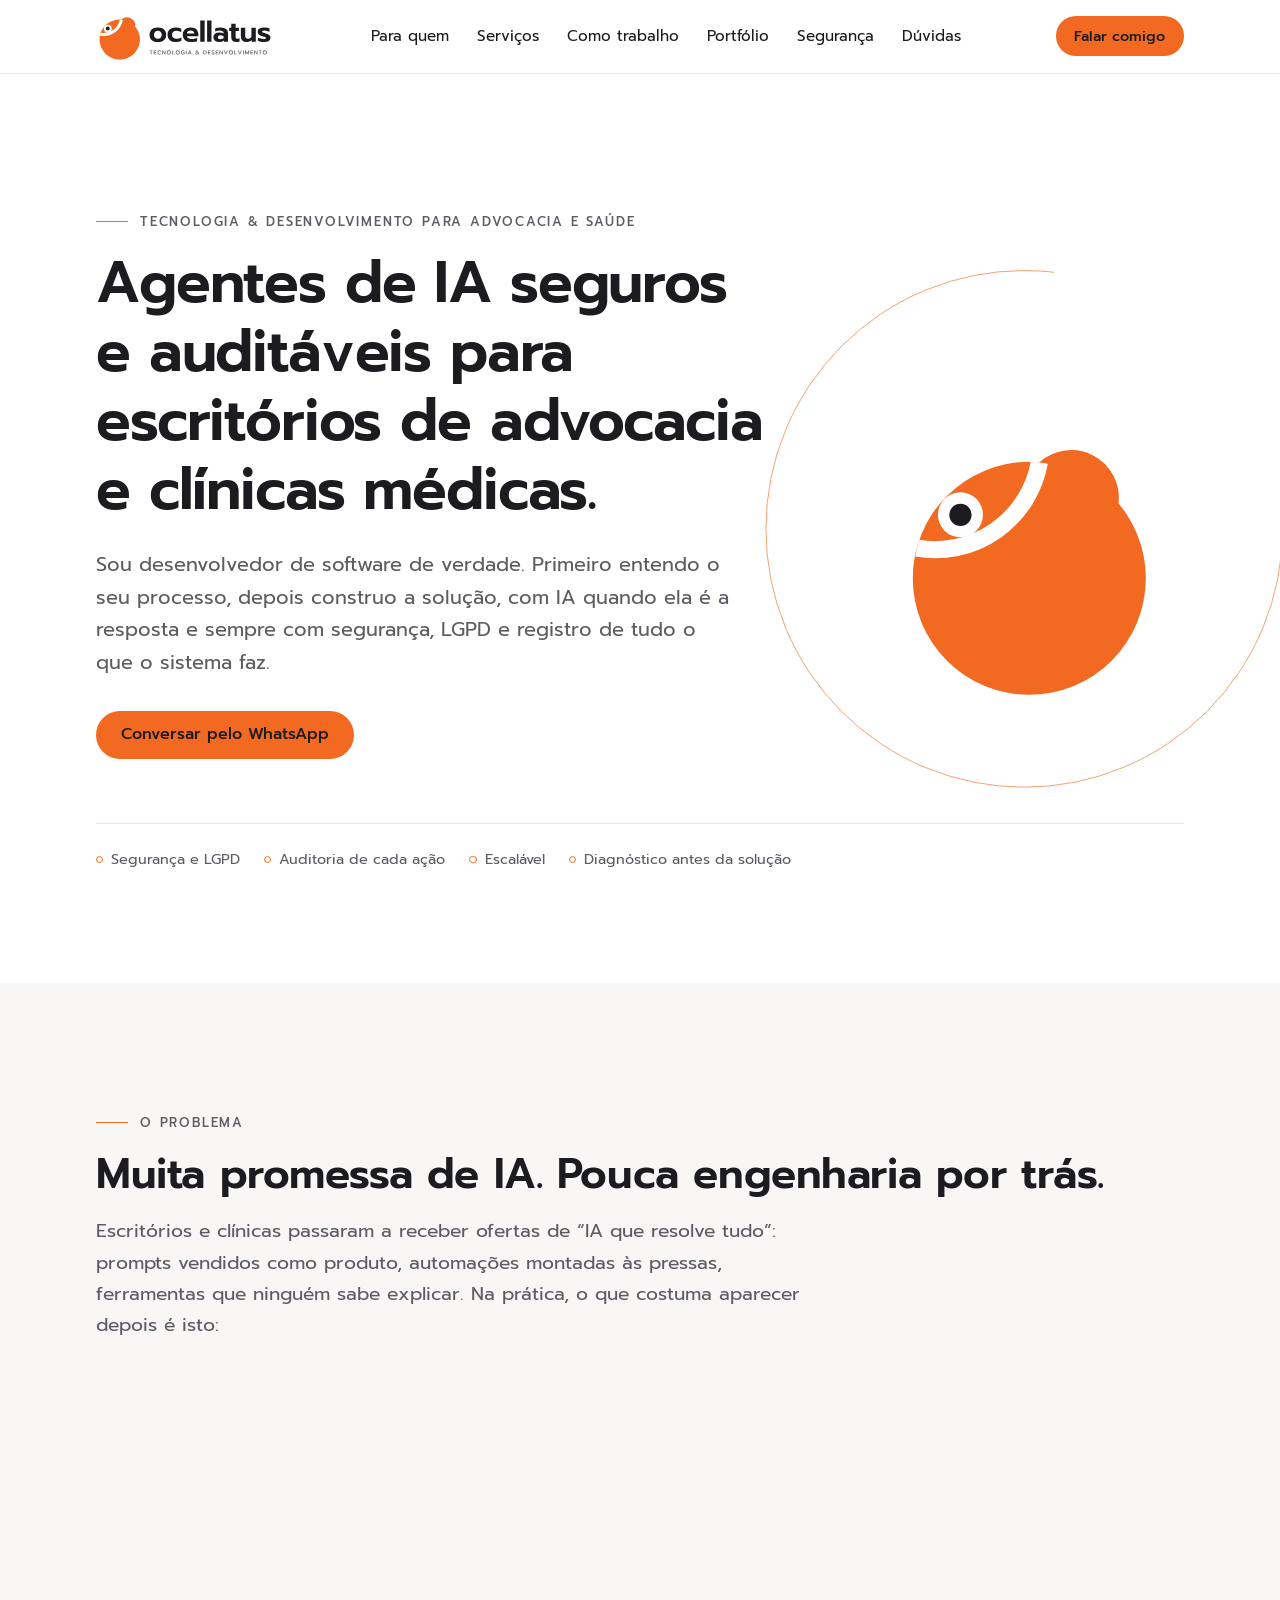
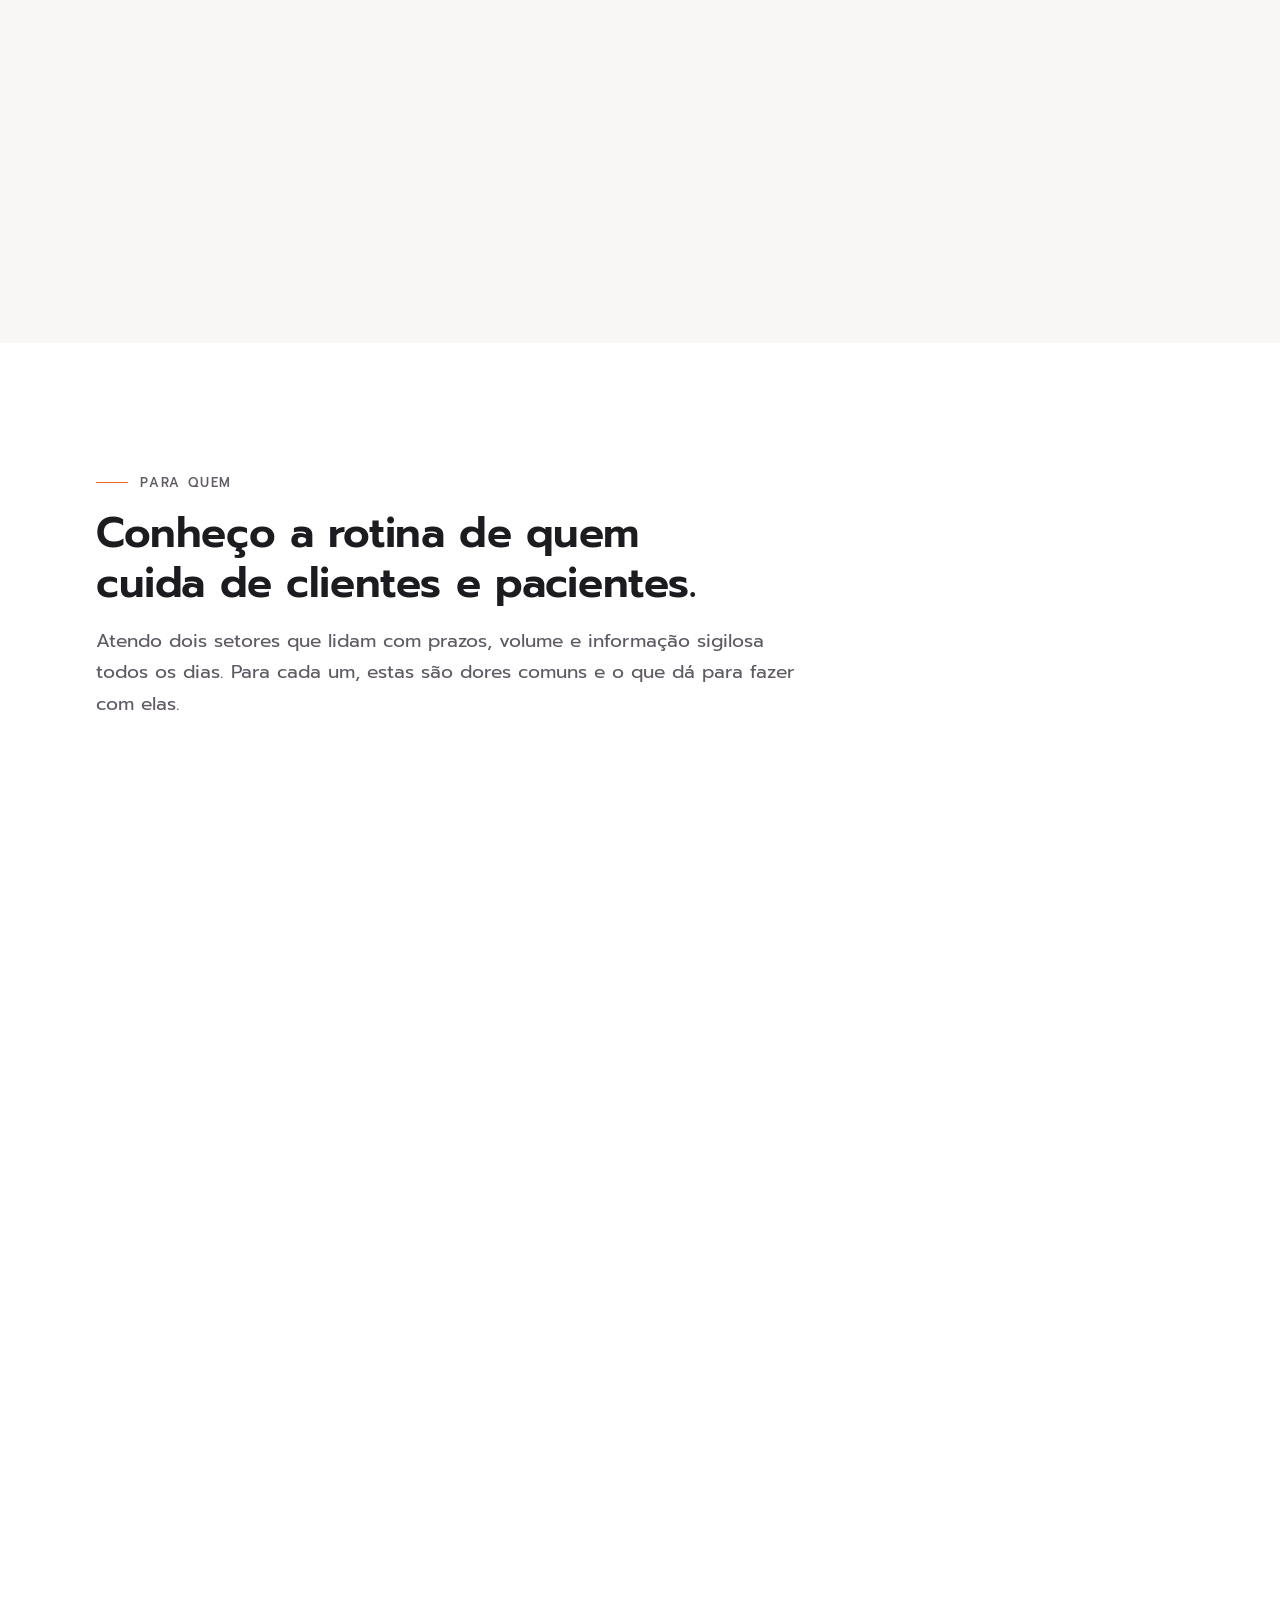
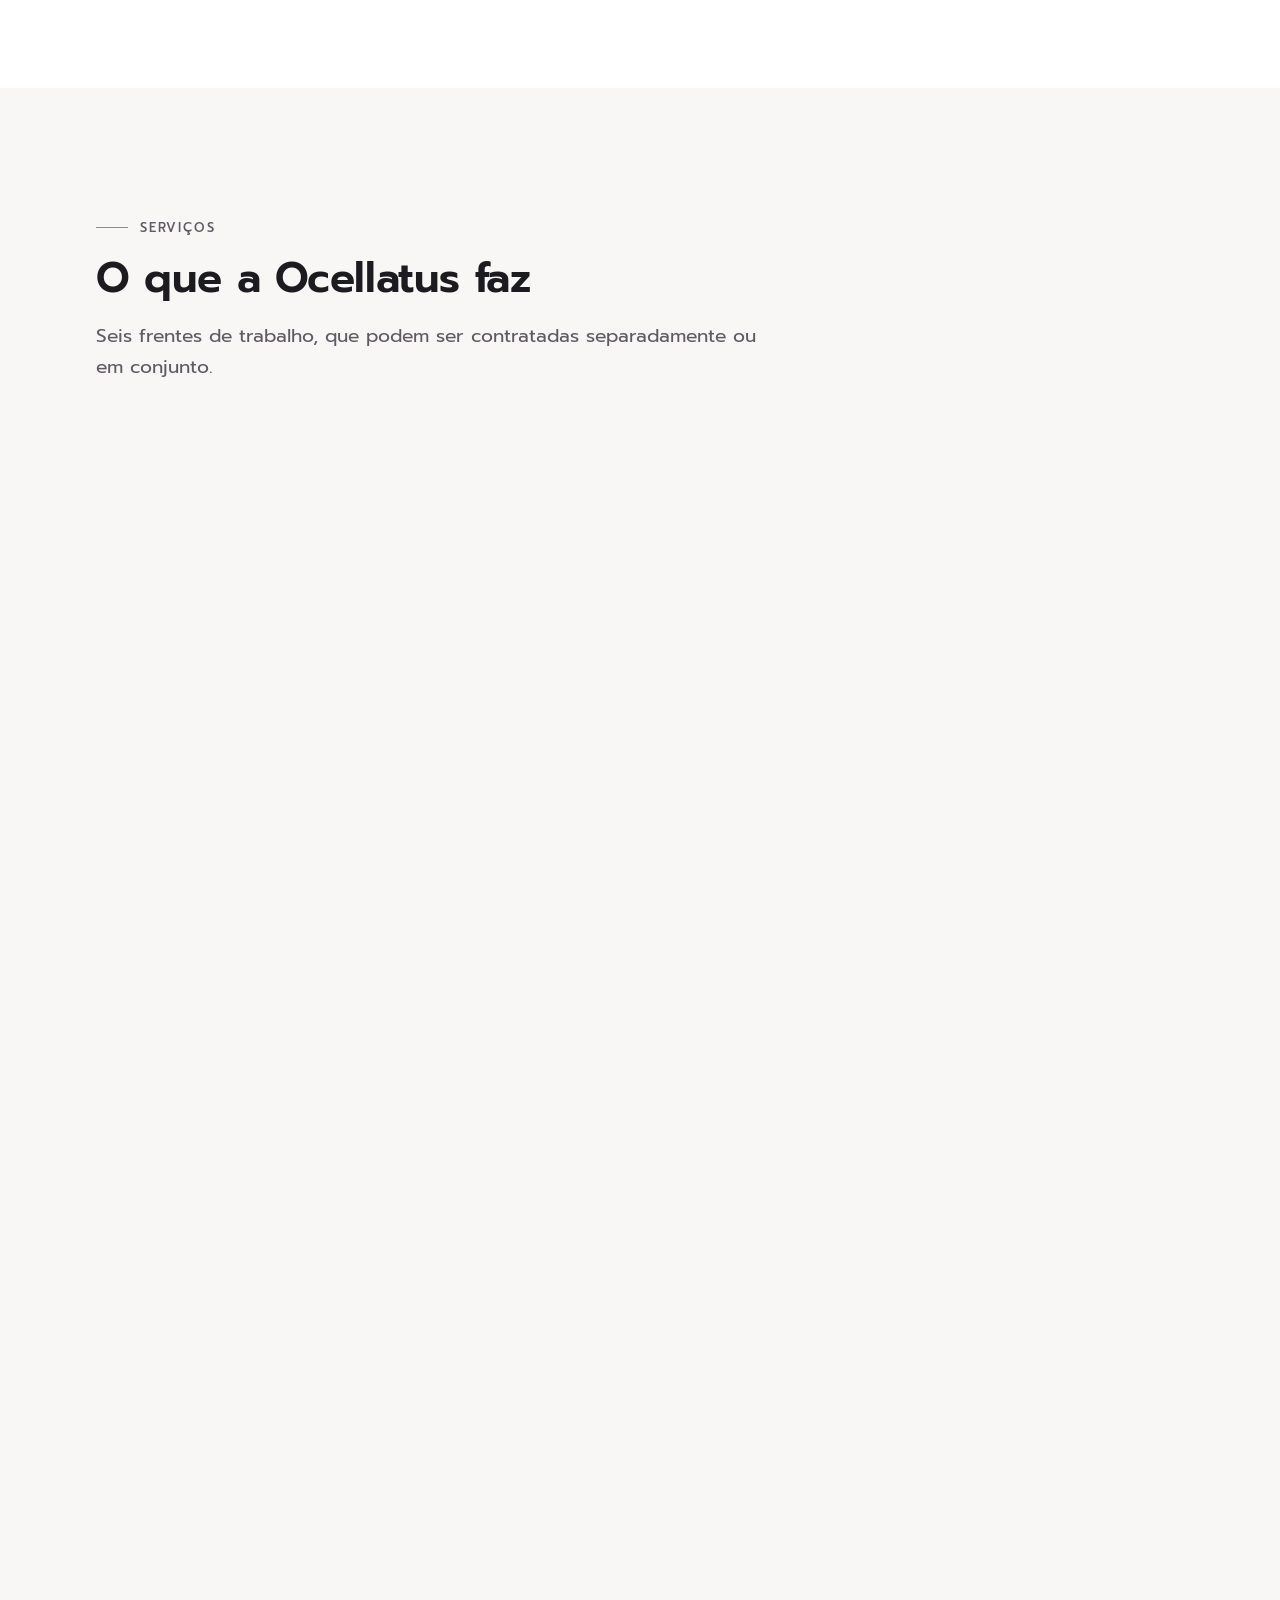
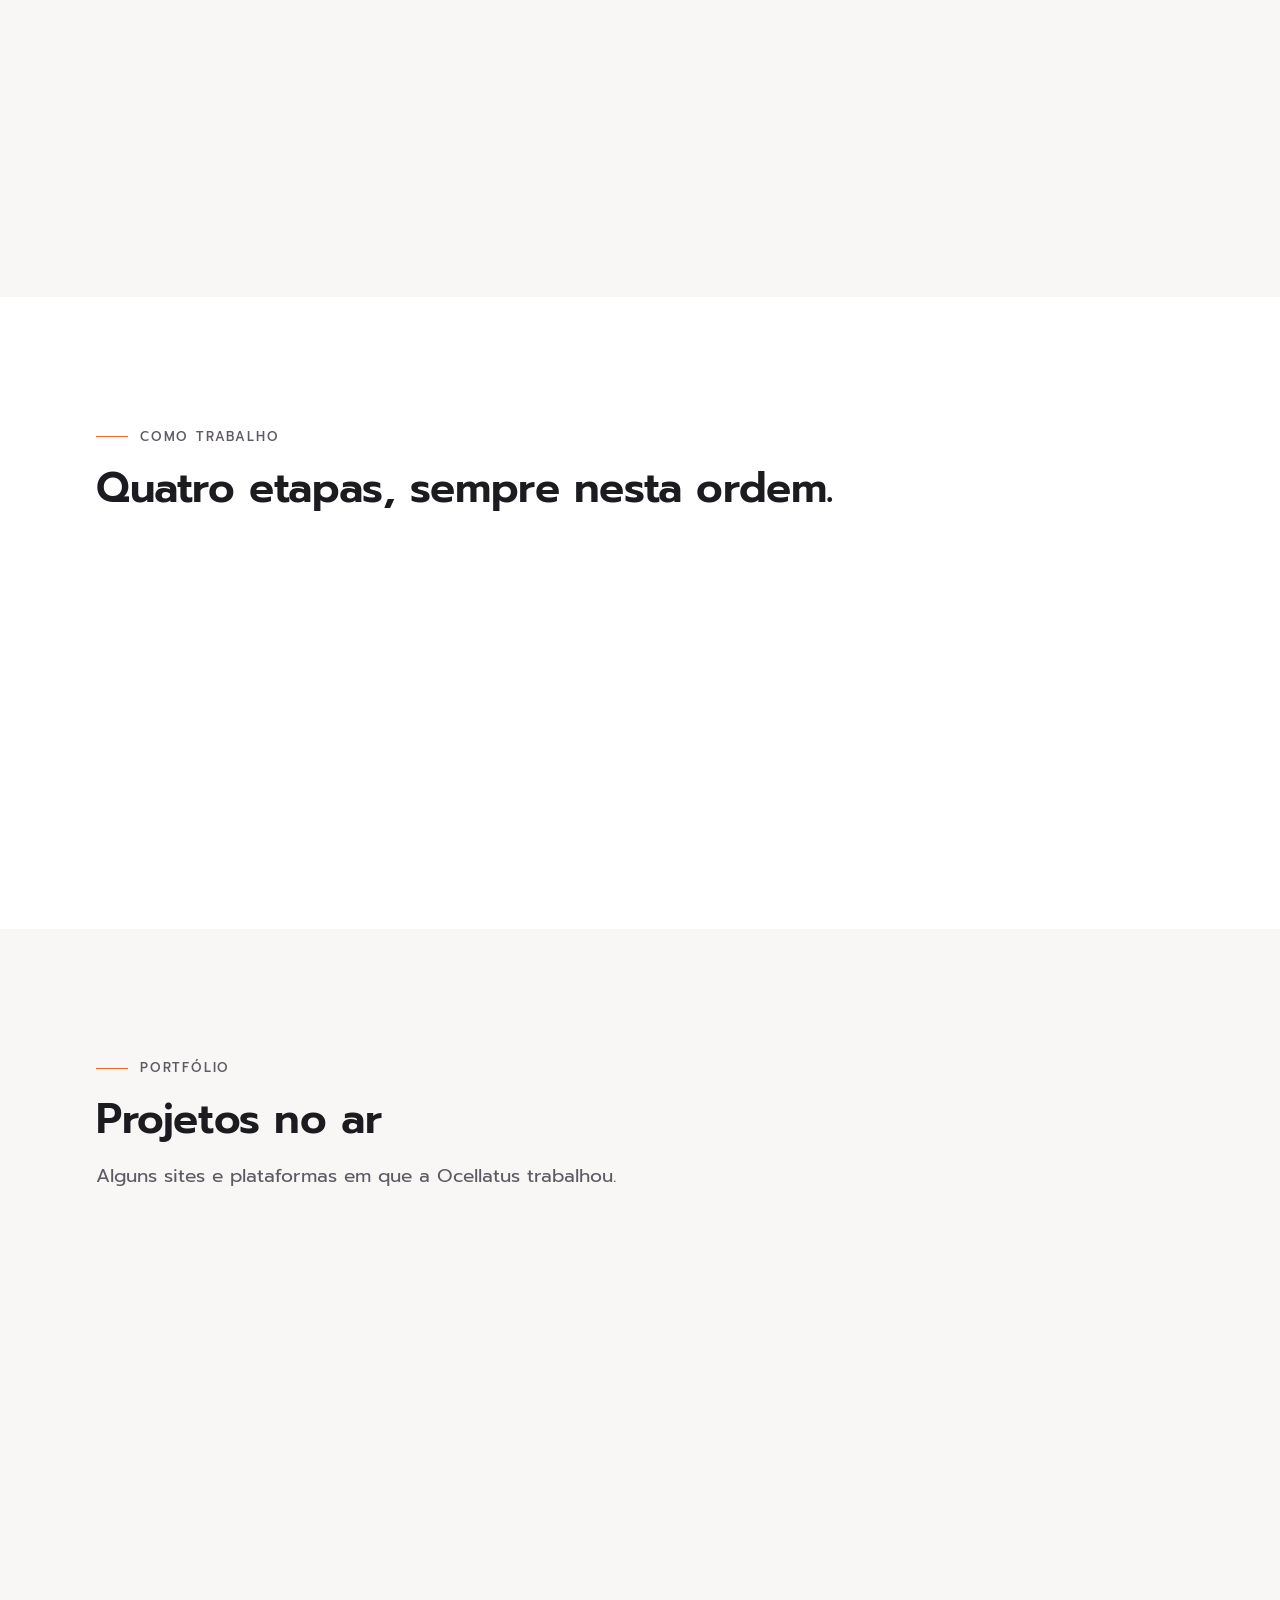
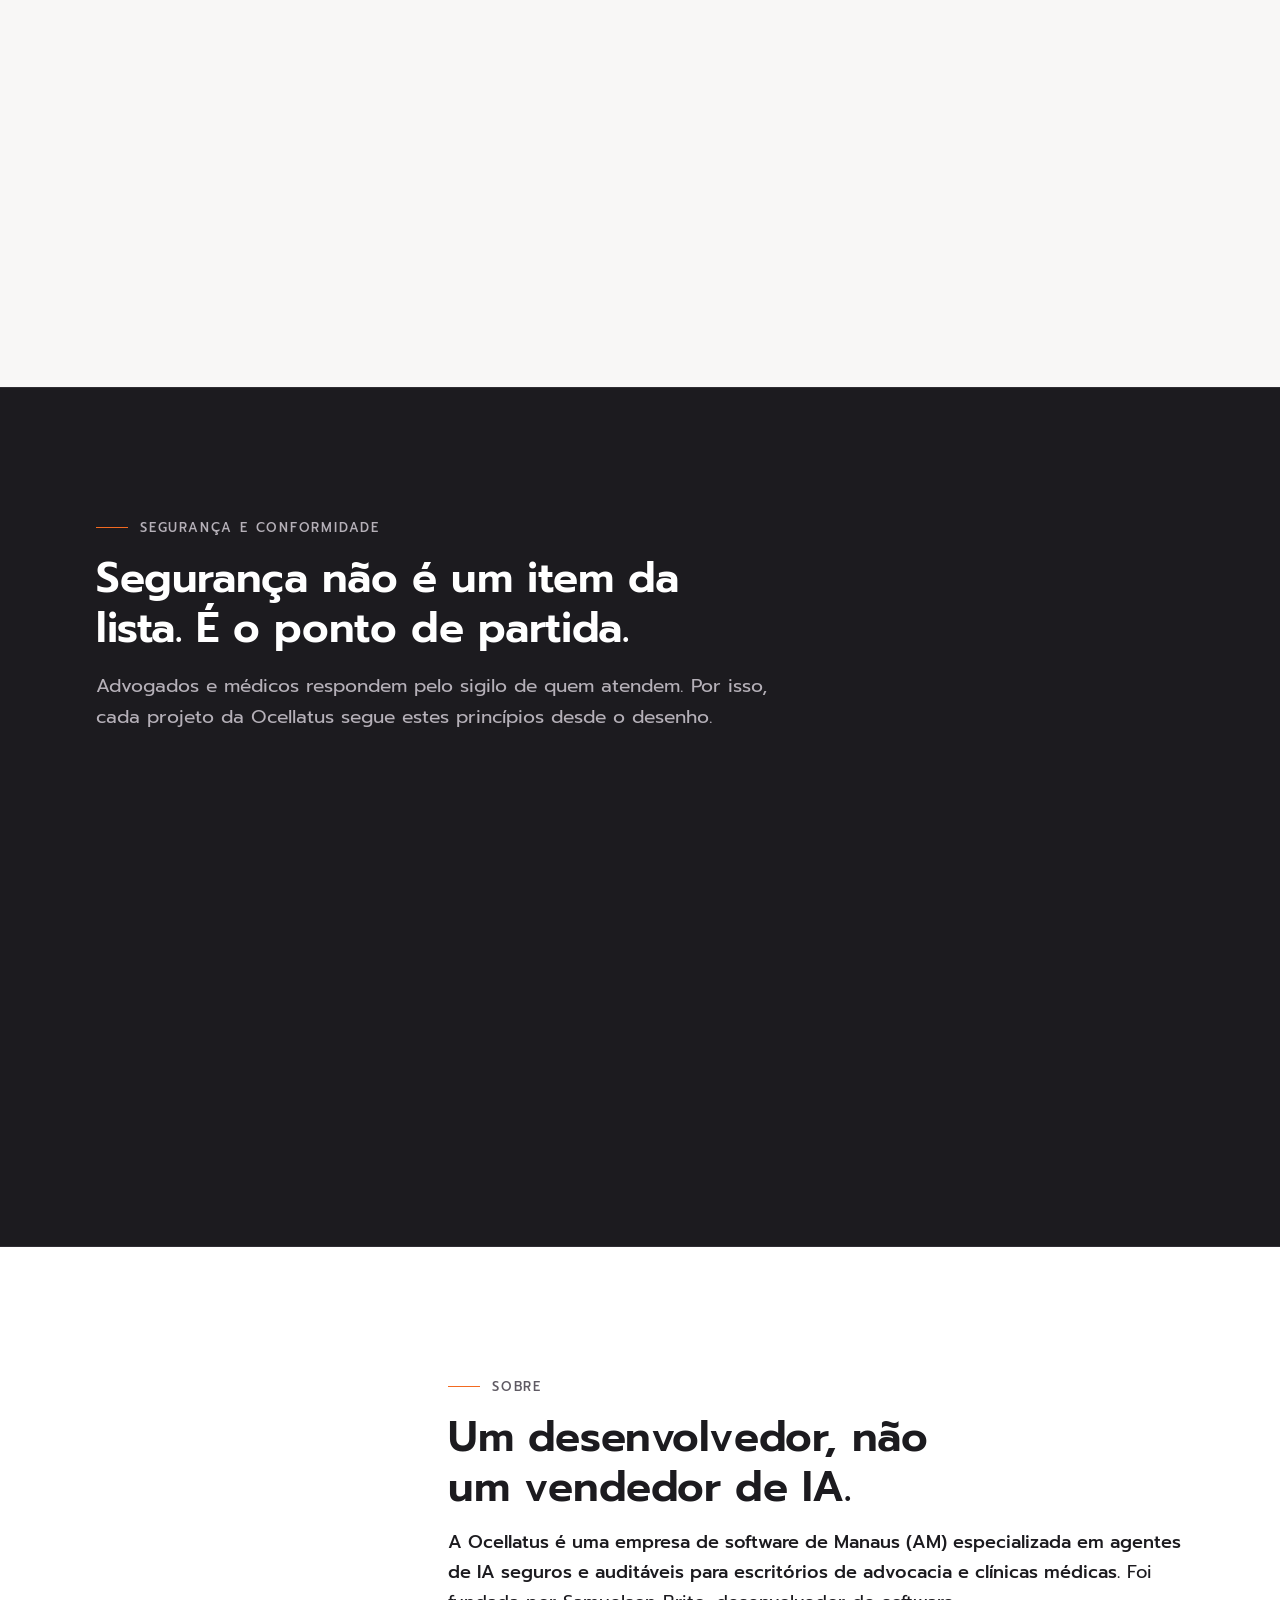
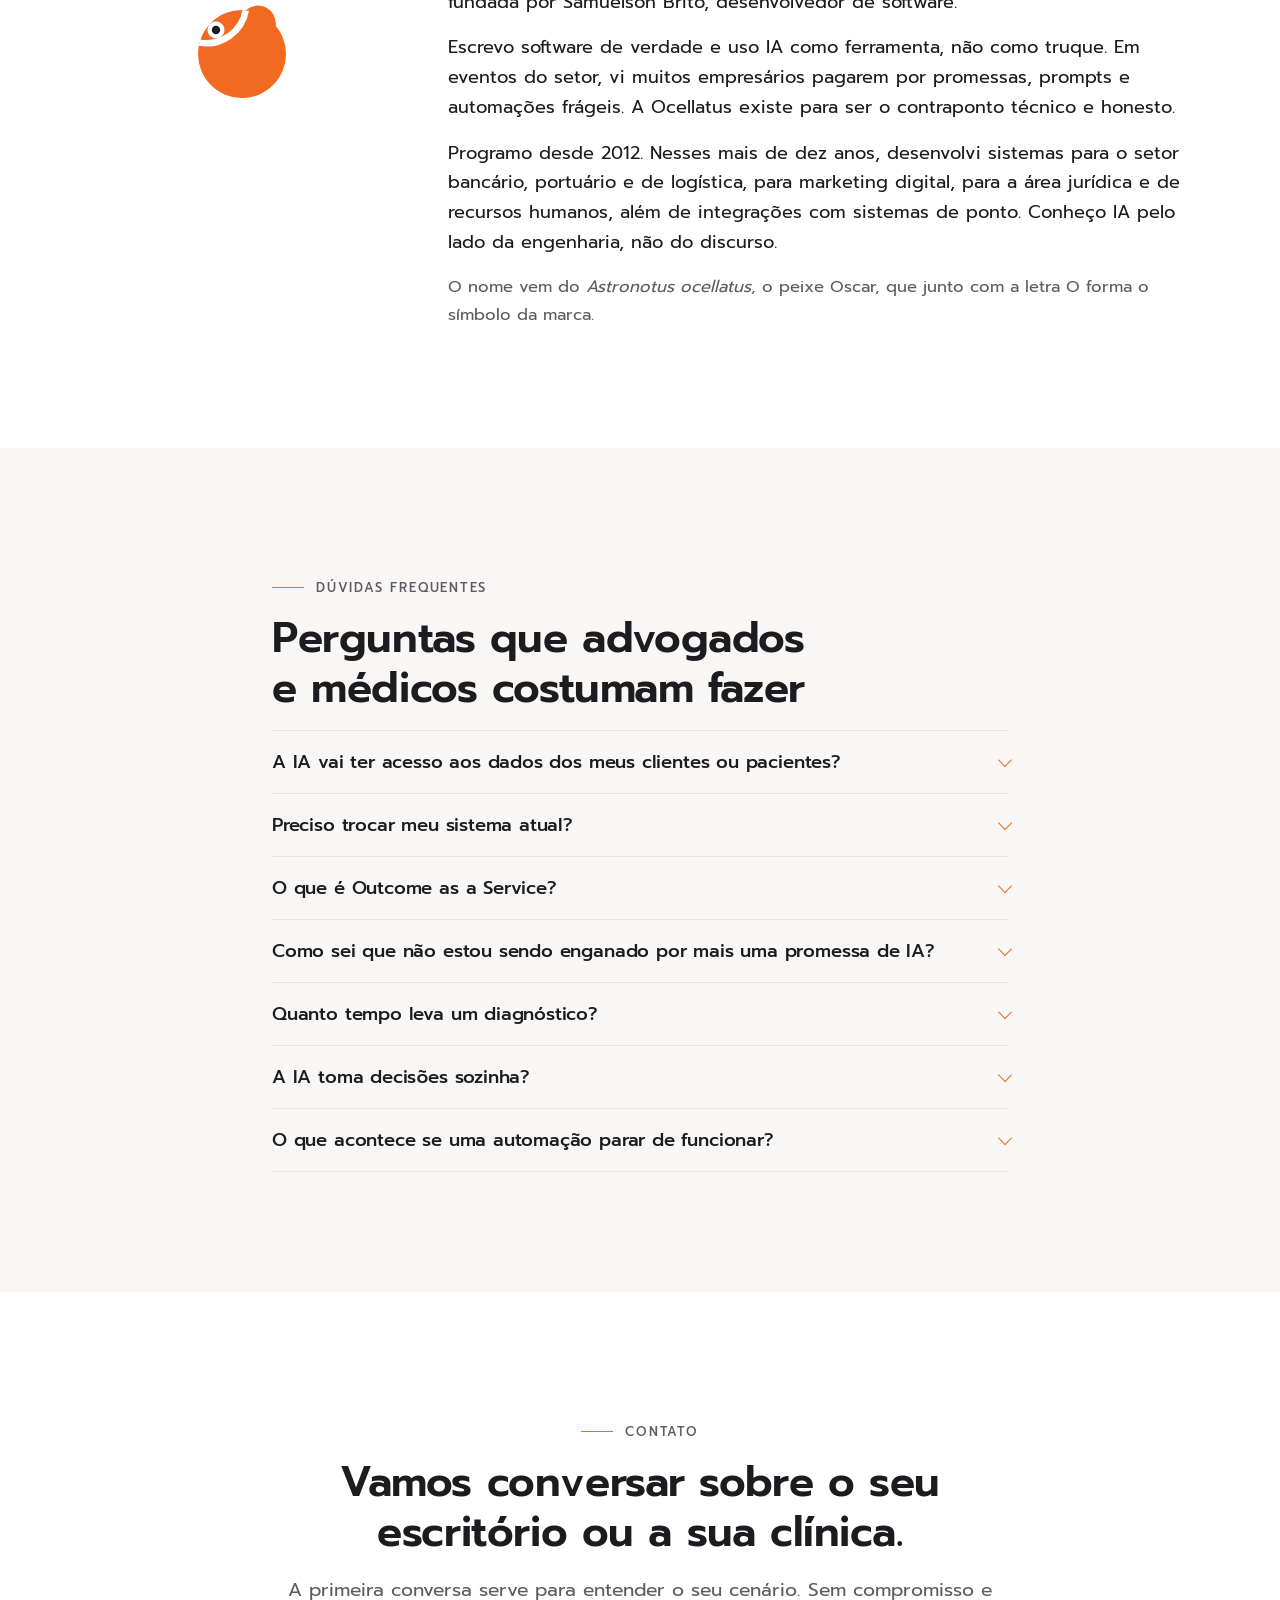
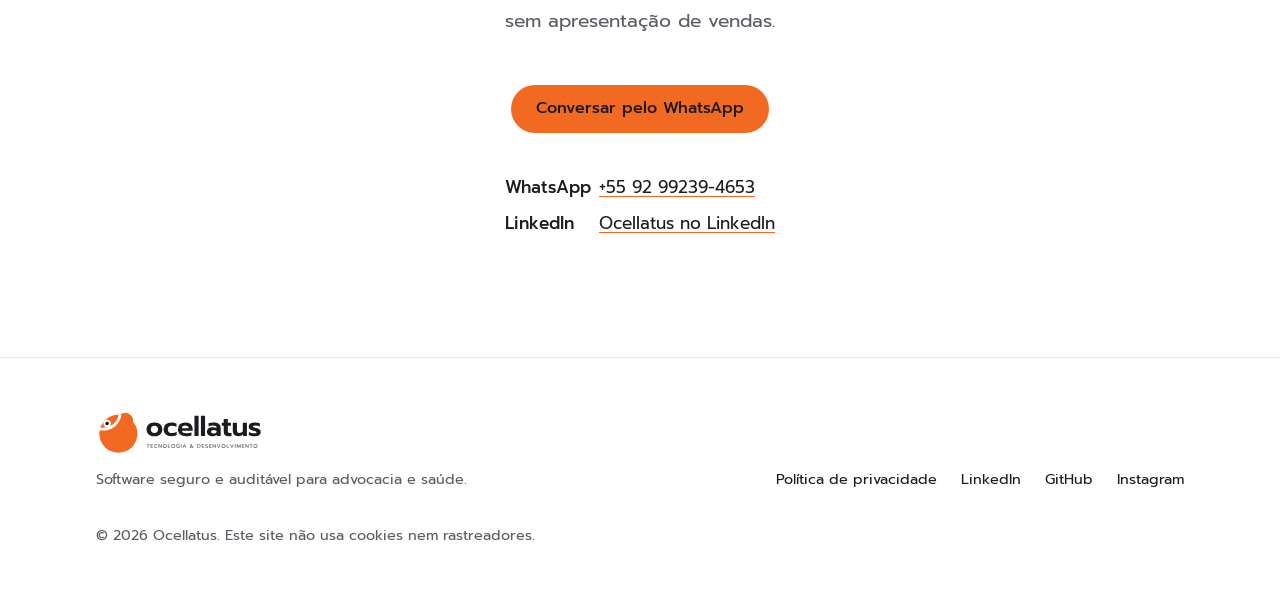
==== commit 09fe32eb: "Preenche cidade, fundador e bio na seção Sobre Manaus (AM), Samuelson Brito e a trajetória desde 201" ====
--- a/index.html
+++ b/index.html
@@ -62,8 +62,8 @@
         "telephone": "+55 92 99239-4653",
         "address": {
           "@type": "PostalAddress",
-          "addressLocality": "PREENCHER_CIDADE",
-          "addressRegion": "PREENCHER_UF",
+          "addressLocality": "Manaus",
+          "addressRegion": "AM",
           "addressCountry": "BR"
         },
         "areaServed": { "@type": "Country", "name": "Brasil" },
@@ -102,8 +102,9 @@
       {
         "@type": "Person",
         "@id": "https://ocellatuslab.github.io/#fundador",
-        "name": "PREENCHER_NOME_FUNDADOR",
+        "name": "Samuelson Brito",
         "jobTitle": "Fundador e desenvolvedor de software",
+        "description": "Desenvolvedor de software desde 2012, com sistemas para os setores bancário, portuário e de logística, marketing digital, jurídico, recursos humanos e integrações com sistemas de ponto.",
         "worksFor": { "@id": "https://ocellatuslab.github.io/#organizacao" }
       },
       {
@@ -498,9 +499,9 @@
         <div class="sobre__texto">
           <p class="rotulo">Sobre</p>
           <h2 id="titulo-sobre">Um desenvolvedor, não um vendedor de IA.</h2>
-          <p><strong>A Ocellatus é uma empresa de software de PREENCHER_CIDADE/PREENCHER_UF especializada em agentes de IA seguros e auditáveis para escritórios de advocacia e clínicas médicas.</strong> Foi fundada por PREENCHER_NOME_FUNDADOR, desenvolvedor de software.</p>
+          <p><strong>A Ocellatus é uma empresa de software de Manaus (AM) especializada em agentes de IA seguros e auditáveis para escritórios de advocacia e clínicas médicas.</strong> Foi fundada por Samuelson Brito, desenvolvedor de software.</p>
           <p>Escrevo software de verdade e uso IA como ferramenta, não como truque. Em eventos do setor, vi muitos empresários pagarem por promessas, prompts e automações frágeis. A Ocellatus existe para ser o contraponto técnico e honesto.</p>
-          <p>PREENCHER_BIO</p>
+          <p>Programo desde 2012. Nesses mais de dez anos, desenvolvi sistemas para o setor bancário, portuário e de logística, para marketing digital, para a área jurídica e de recursos humanos, além de integrações com sistemas de ponto. Conheço IA pelo lado da engenharia, não do discurso.</p>
           <p class="sobre__nome">O nome vem do <i lang="la">Astronotus ocellatus</i>, o peixe Oscar, que junto com a letra O forma o símbolo da marca.</p>
         </div>
       </div>
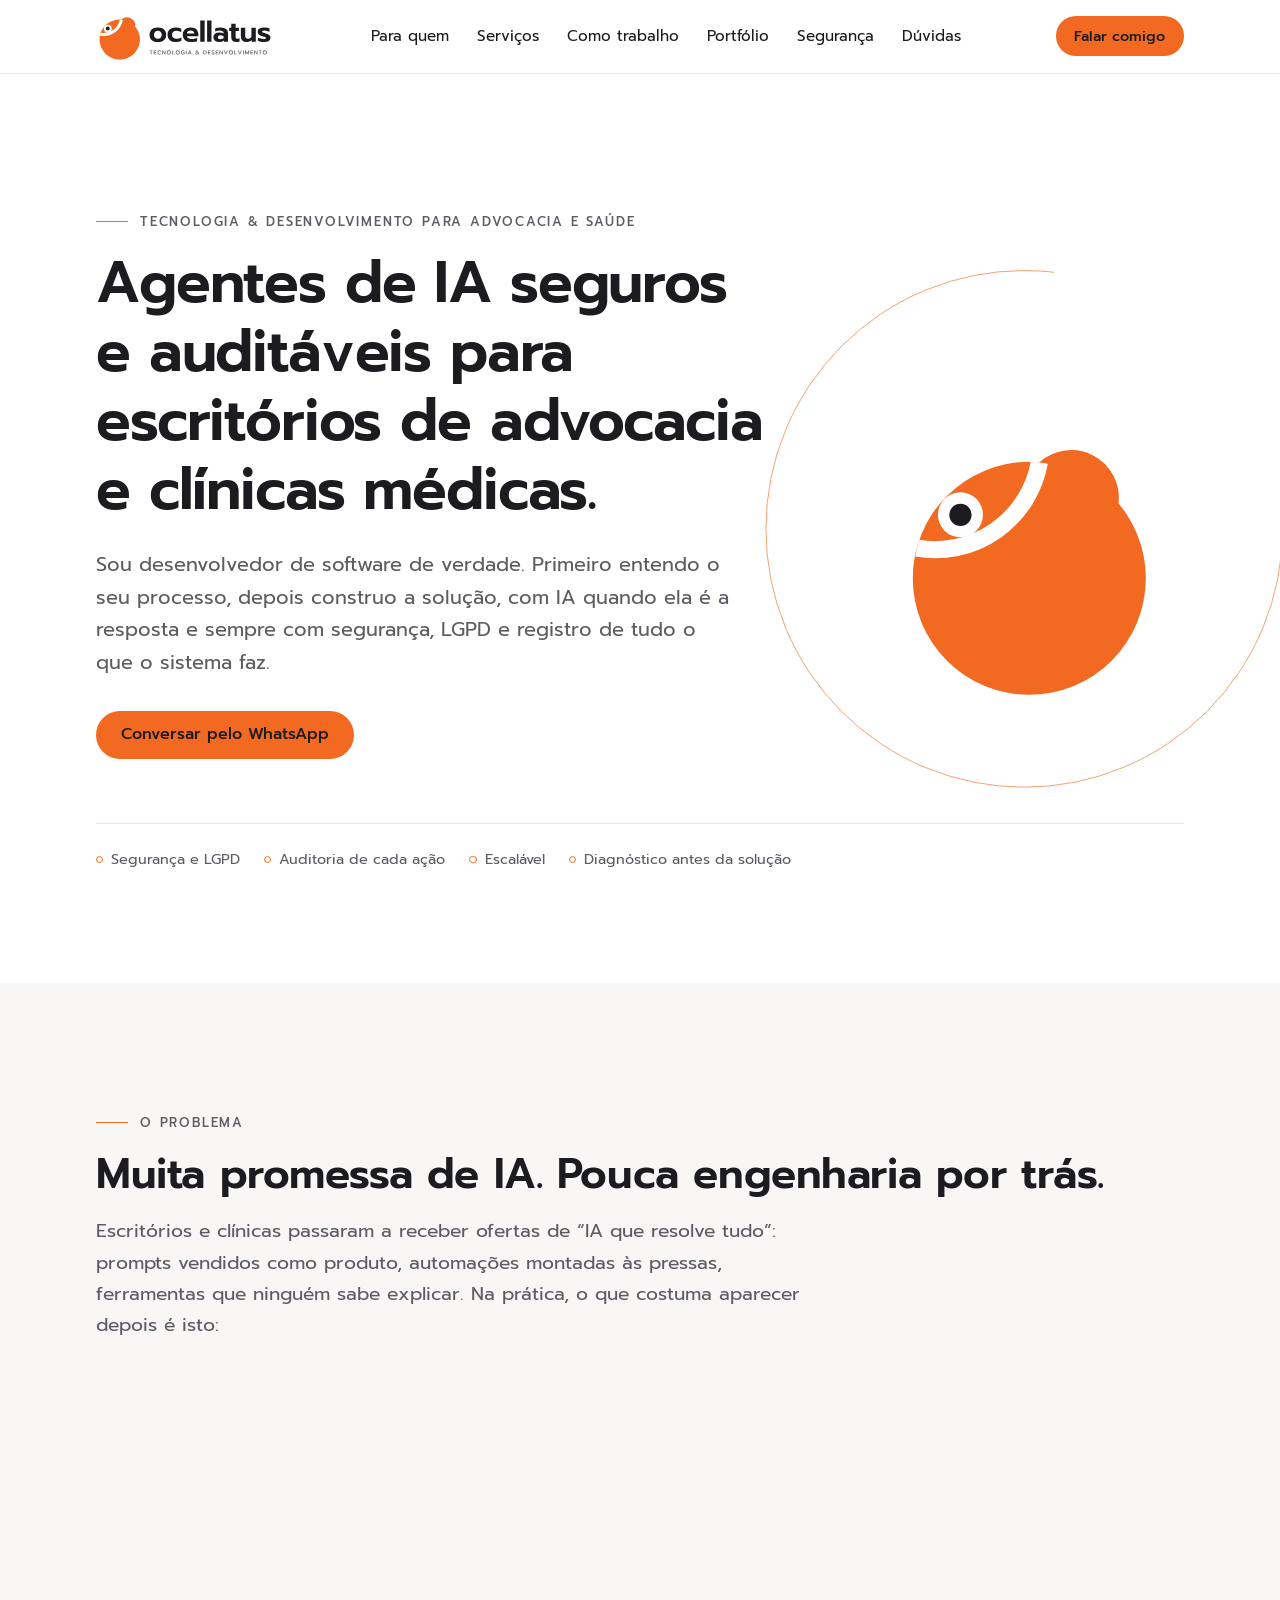
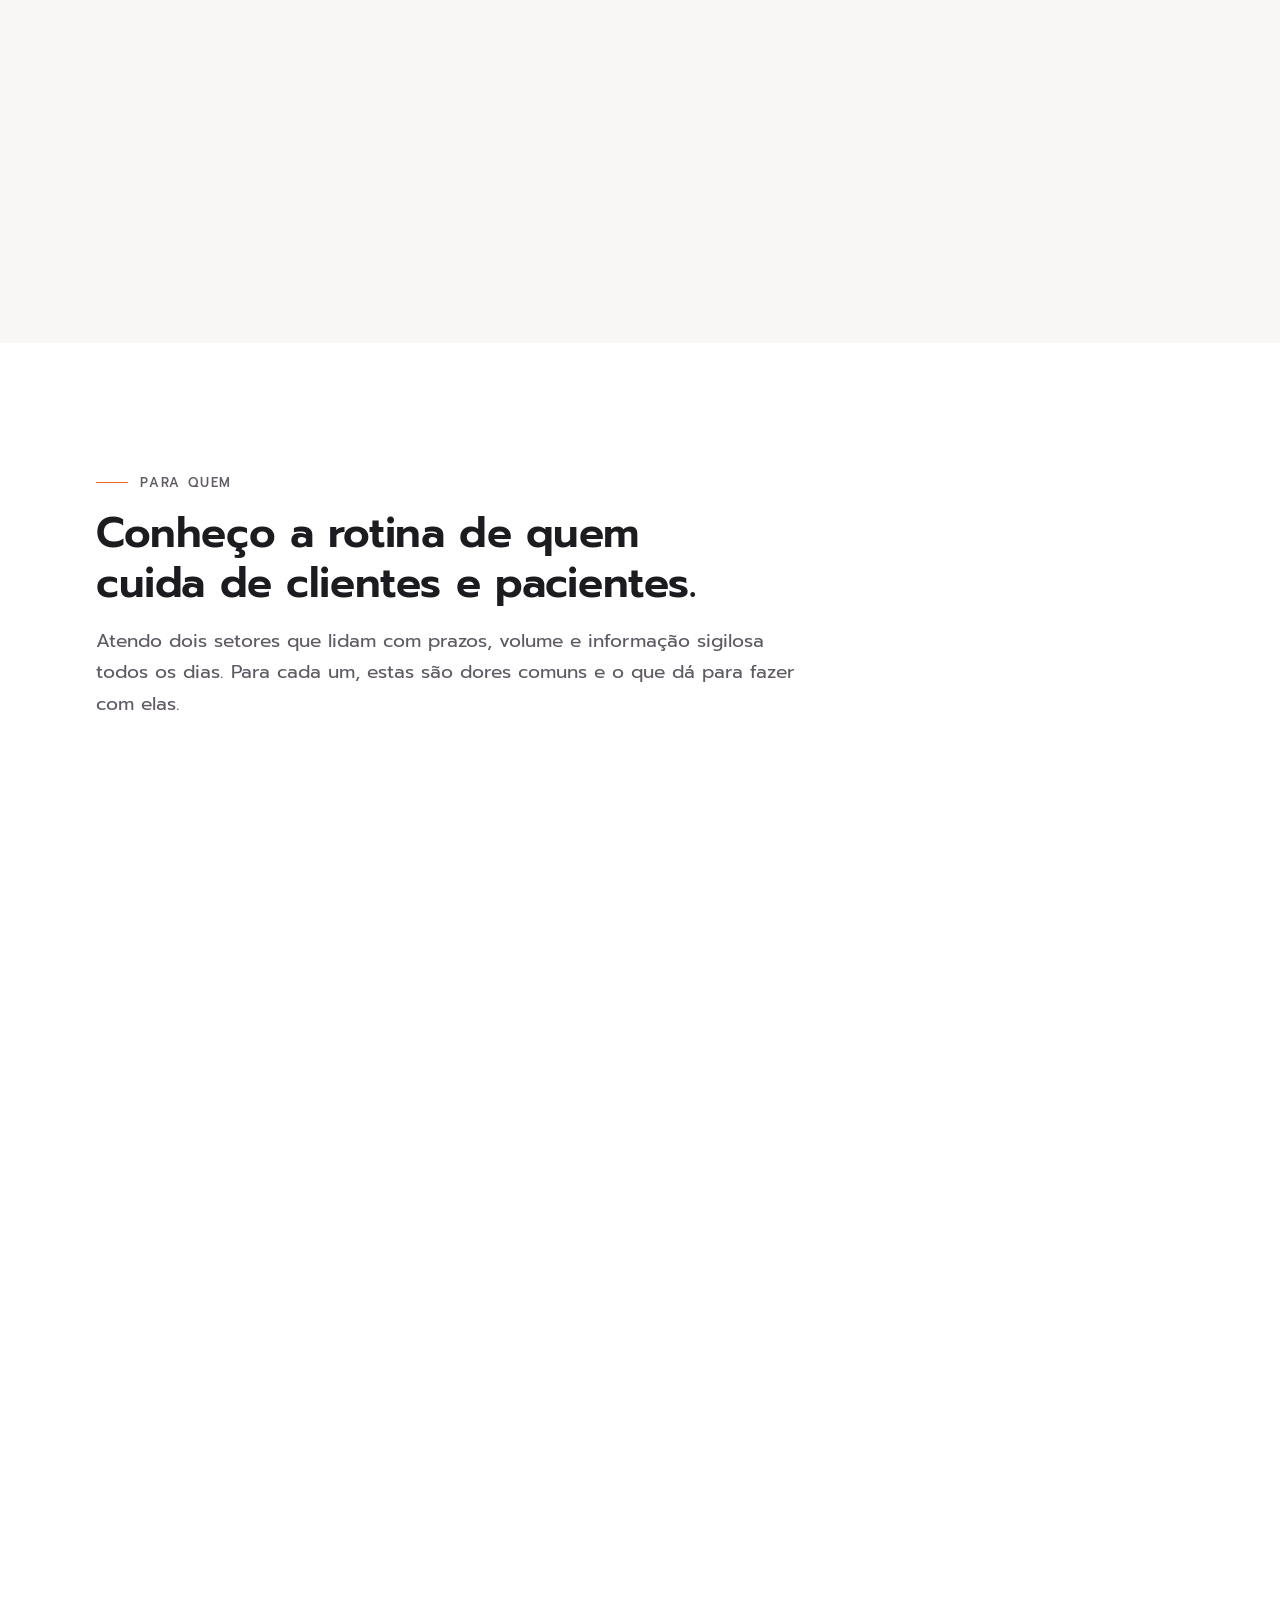
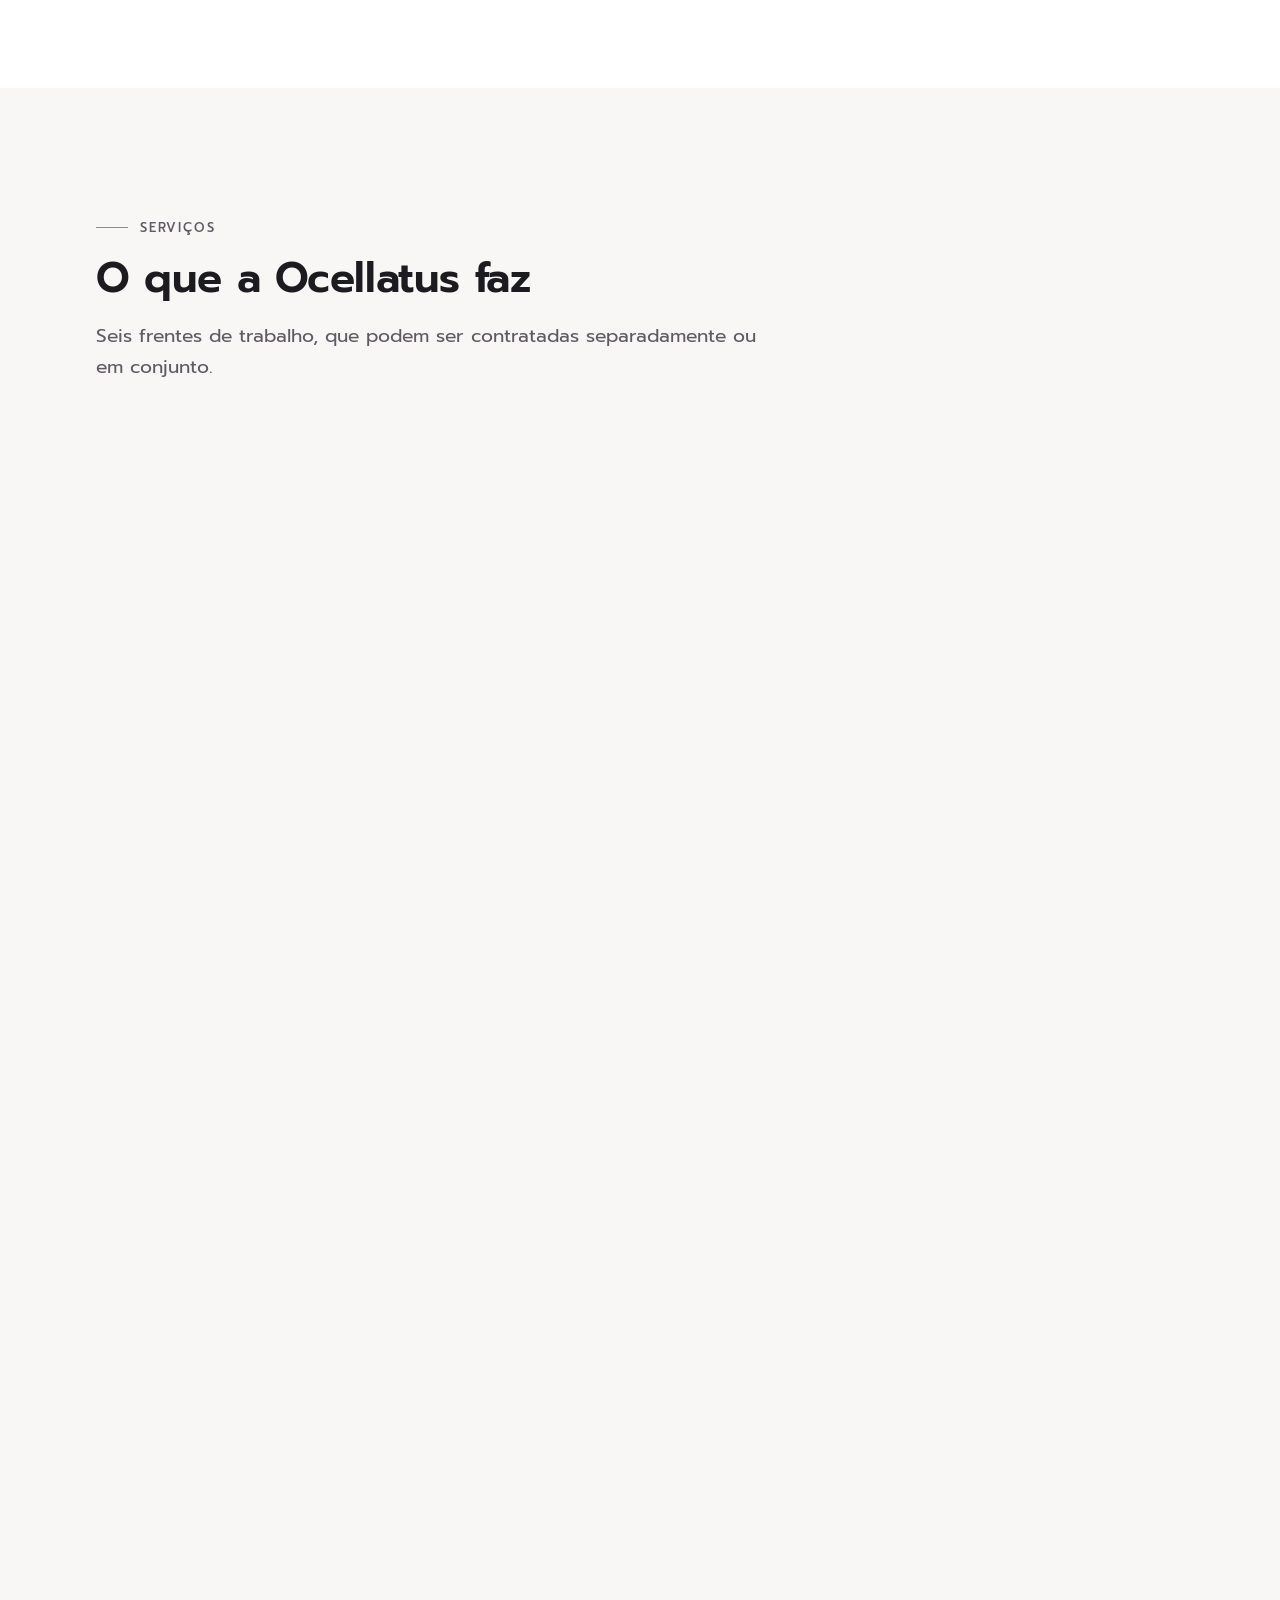
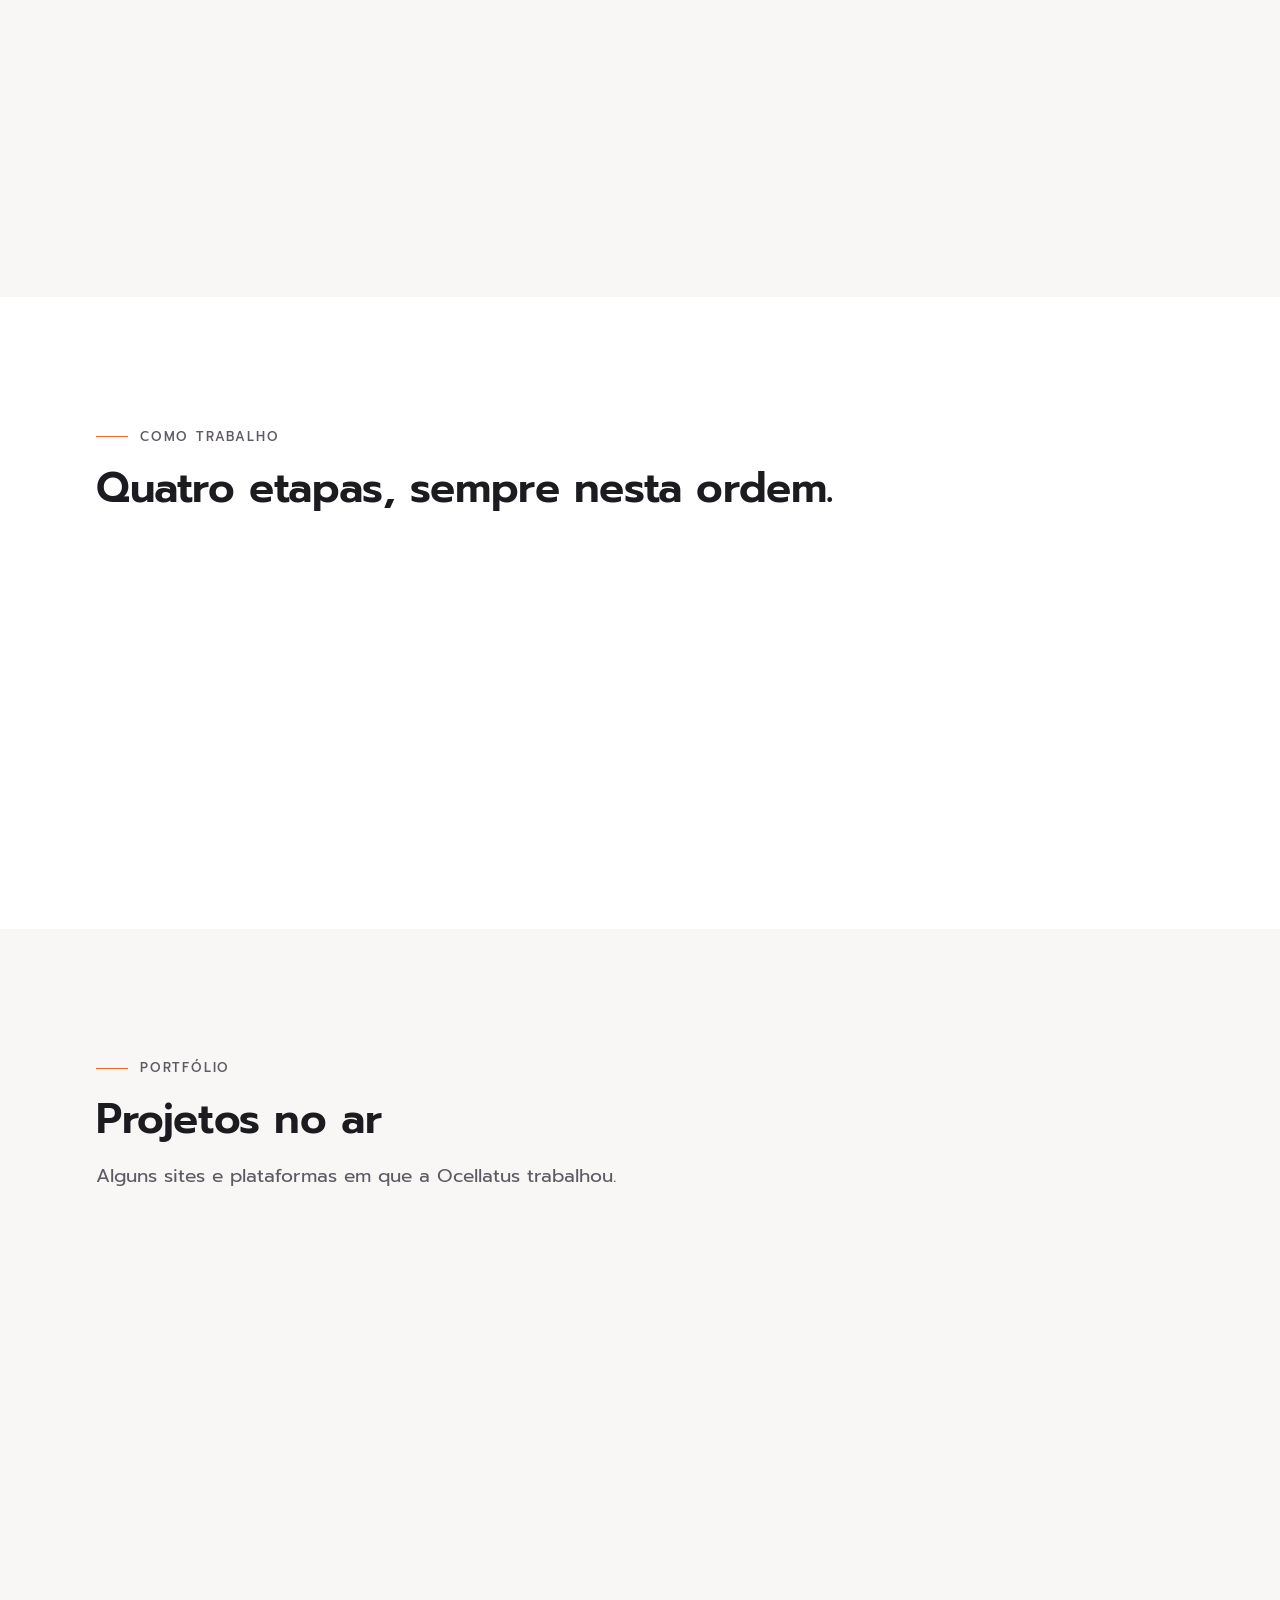
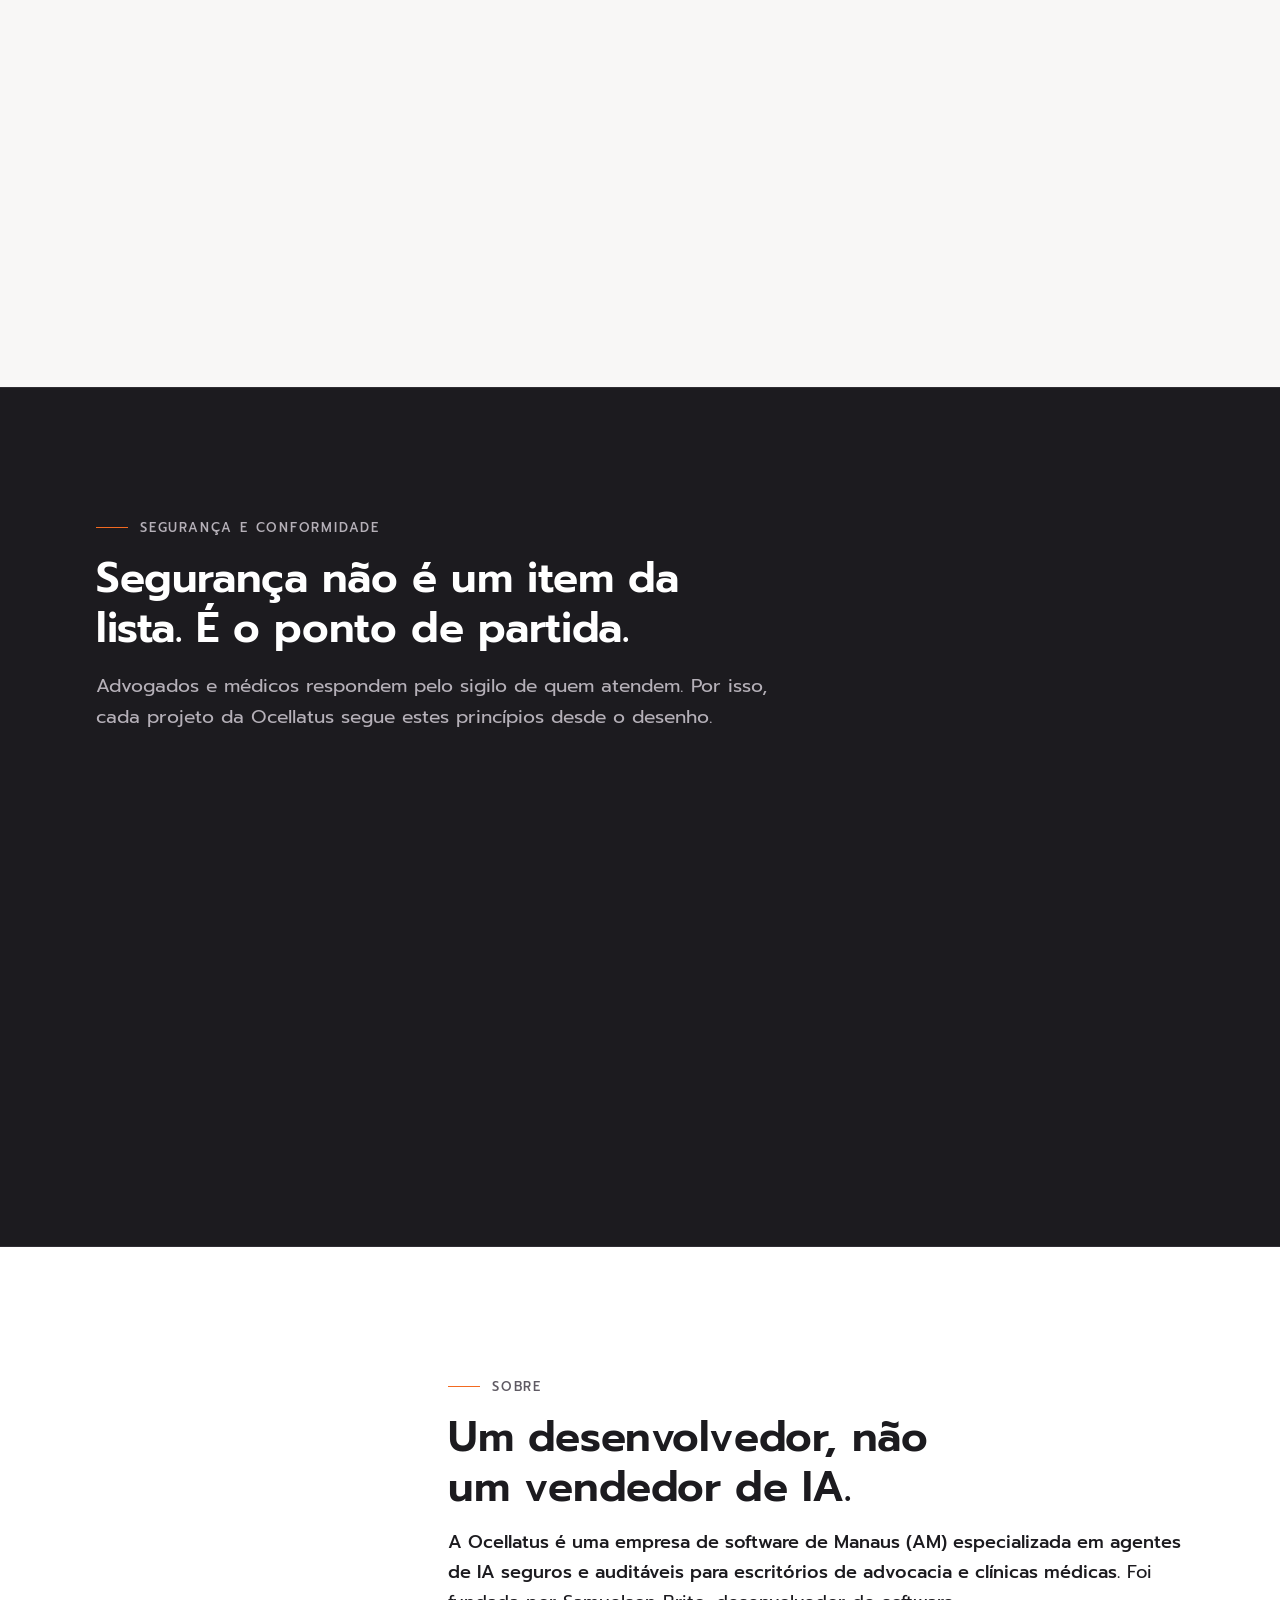
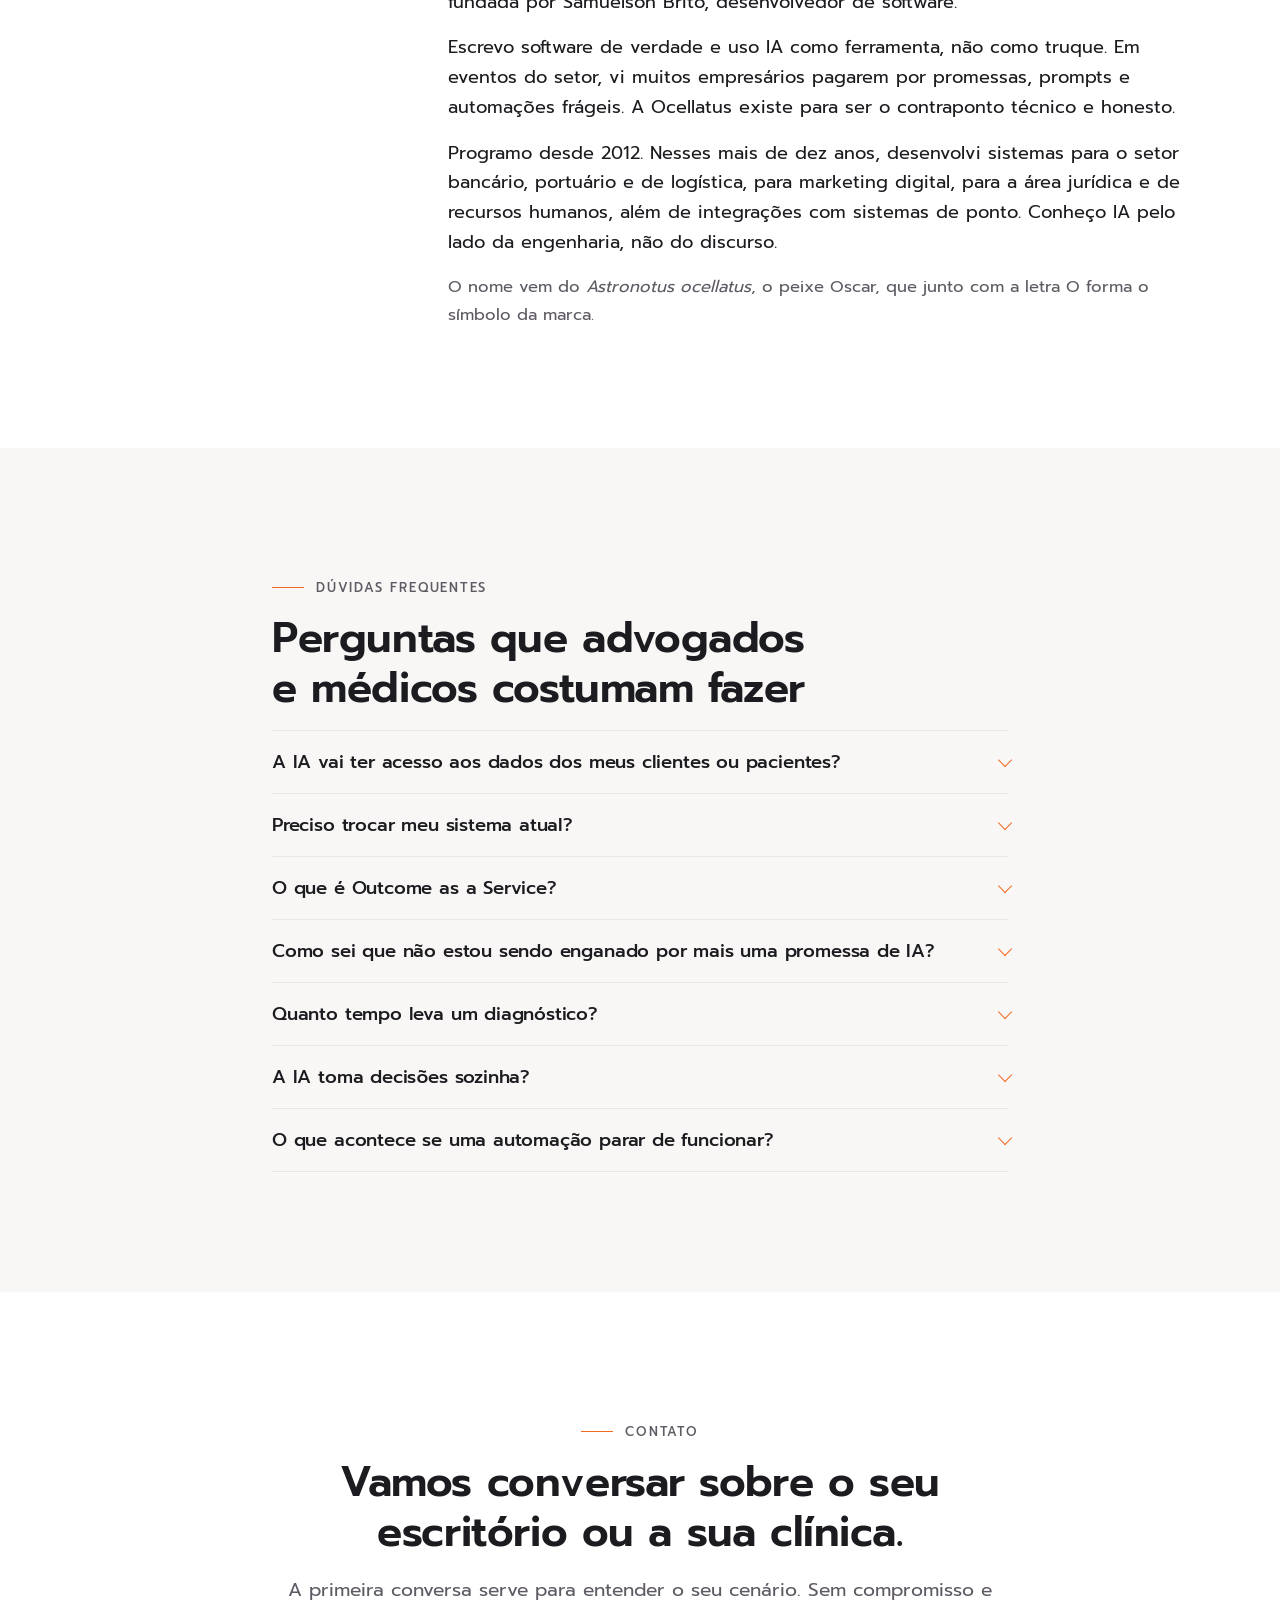
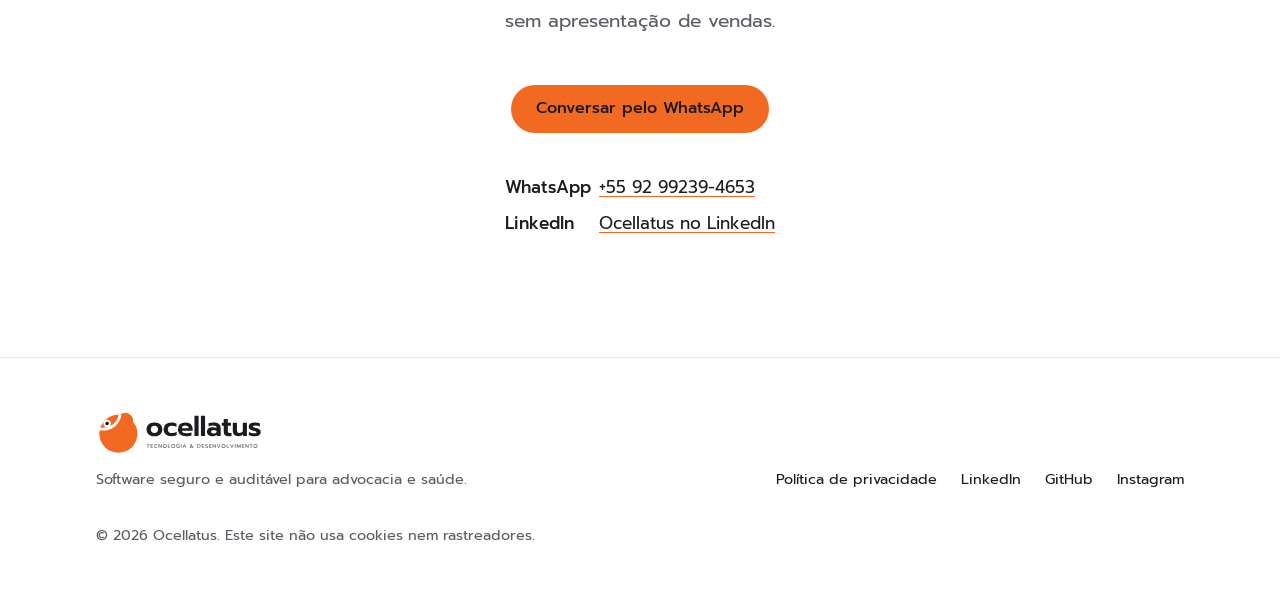
==== commit ef82ec4a: "Adiciona a foto do fundador na seção Sobre Co-Authored-By: Claude Opus 5.5 <noreply@anthropic.com> C" ====
--- a/index.html
+++ b/index.html
@@ -103,6 +103,7 @@
         "@type": "Person",
         "@id": "https://ocellatuslab.github.io/#fundador",
         "name": "Samuelson Brito",
+        "image": "https://ocellatuslab.github.io/assets/img/fundador.webp",
         "jobTitle": "Fundador e desenvolvedor de software",
         "description": "Desenvolvedor de software desde 2012, com sistemas para os setores bancário, portuário e de logística, marketing digital, jurídico, recursos humanos e integrações com sistemas de ponto.",
         "worksFor": { "@id": "https://ocellatuslab.github.io/#organizacao" }
@@ -490,10 +491,9 @@
     <section class="secao" id="sobre" aria-labelledby="titulo-sobre">
       <div class="container sobre">
         <figure class="sobre__foto">
-          <!-- PREENCHER: trocar pela foto do fundador (WebP/AVIF, 480×480, com alt descritivo). -->
           <picture>
-            <source srcset="/assets/img/simbolo-escuro.svg" type="image/svg+xml" media="(prefers-color-scheme: dark)">
-            <img src="/assets/img/simbolo-claro.svg" width="108" height="125" alt="Símbolo da Ocellatus" loading="lazy" decoding="async">
+            <source srcset="/assets/img/fundador.avif" type="image/avif">
+            <img src="/assets/img/fundador.webp" width="400" height="400" alt="Samuelson Brito, fundador da Ocellatus" loading="lazy" decoding="async">
           </picture>
         </figure>
         <div class="sobre__texto">
--- a/assets/css/site.css
+++ b/assets/css/site.css
@@ -422,8 +422,8 @@
 
 /* Sobre */
 .sobre { display: grid; gap: clamp(2rem, 6vw, 4rem); align-items: center; }
-.sobre__foto { margin: 0; max-width: 9rem; justify-self: center; }
-.sobre__foto img { width: 100%; }
+.sobre__foto { margin: 0; max-width: 16rem; }
+.sobre__foto img { width: 100%; border-radius: var(--raio); }
 .sobre__texto strong { color: var(--titulo); font-weight: 500; }
 .sobre__nome { color: var(--texto-suave); font-size: 0.92em; }
 
@@ -523,7 +523,7 @@
   .etapa::after { left: 3.25rem; right: -1.5rem; top: 1.25rem; bottom: auto; width: auto; height: 1px; }
   .etapa:last-child::after { display: none; }
   .sobre { grid-template-columns: 18rem 1fr; }
-  .sobre__foto { max-width: 11rem; }
+  .sobre__foto { max-width: none; }
 }
 
 /* --------------------------------------------------------------------------
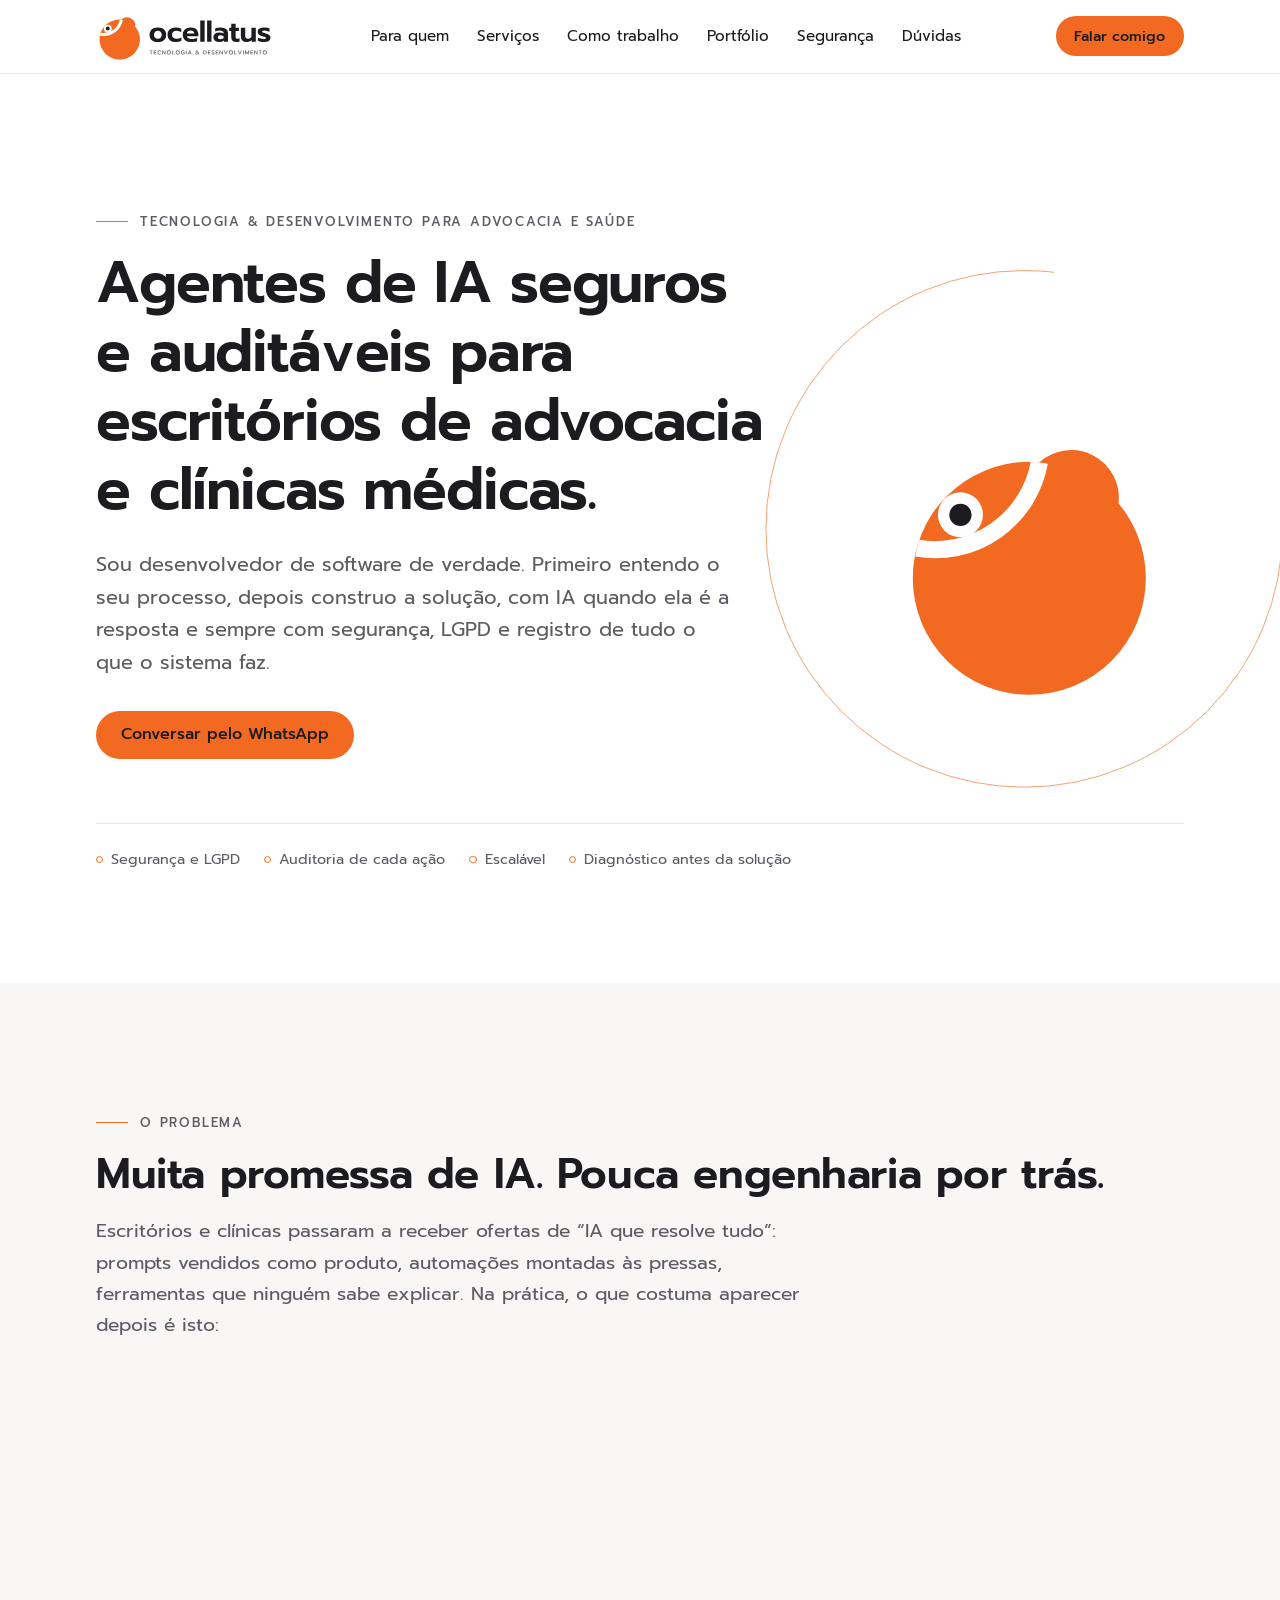
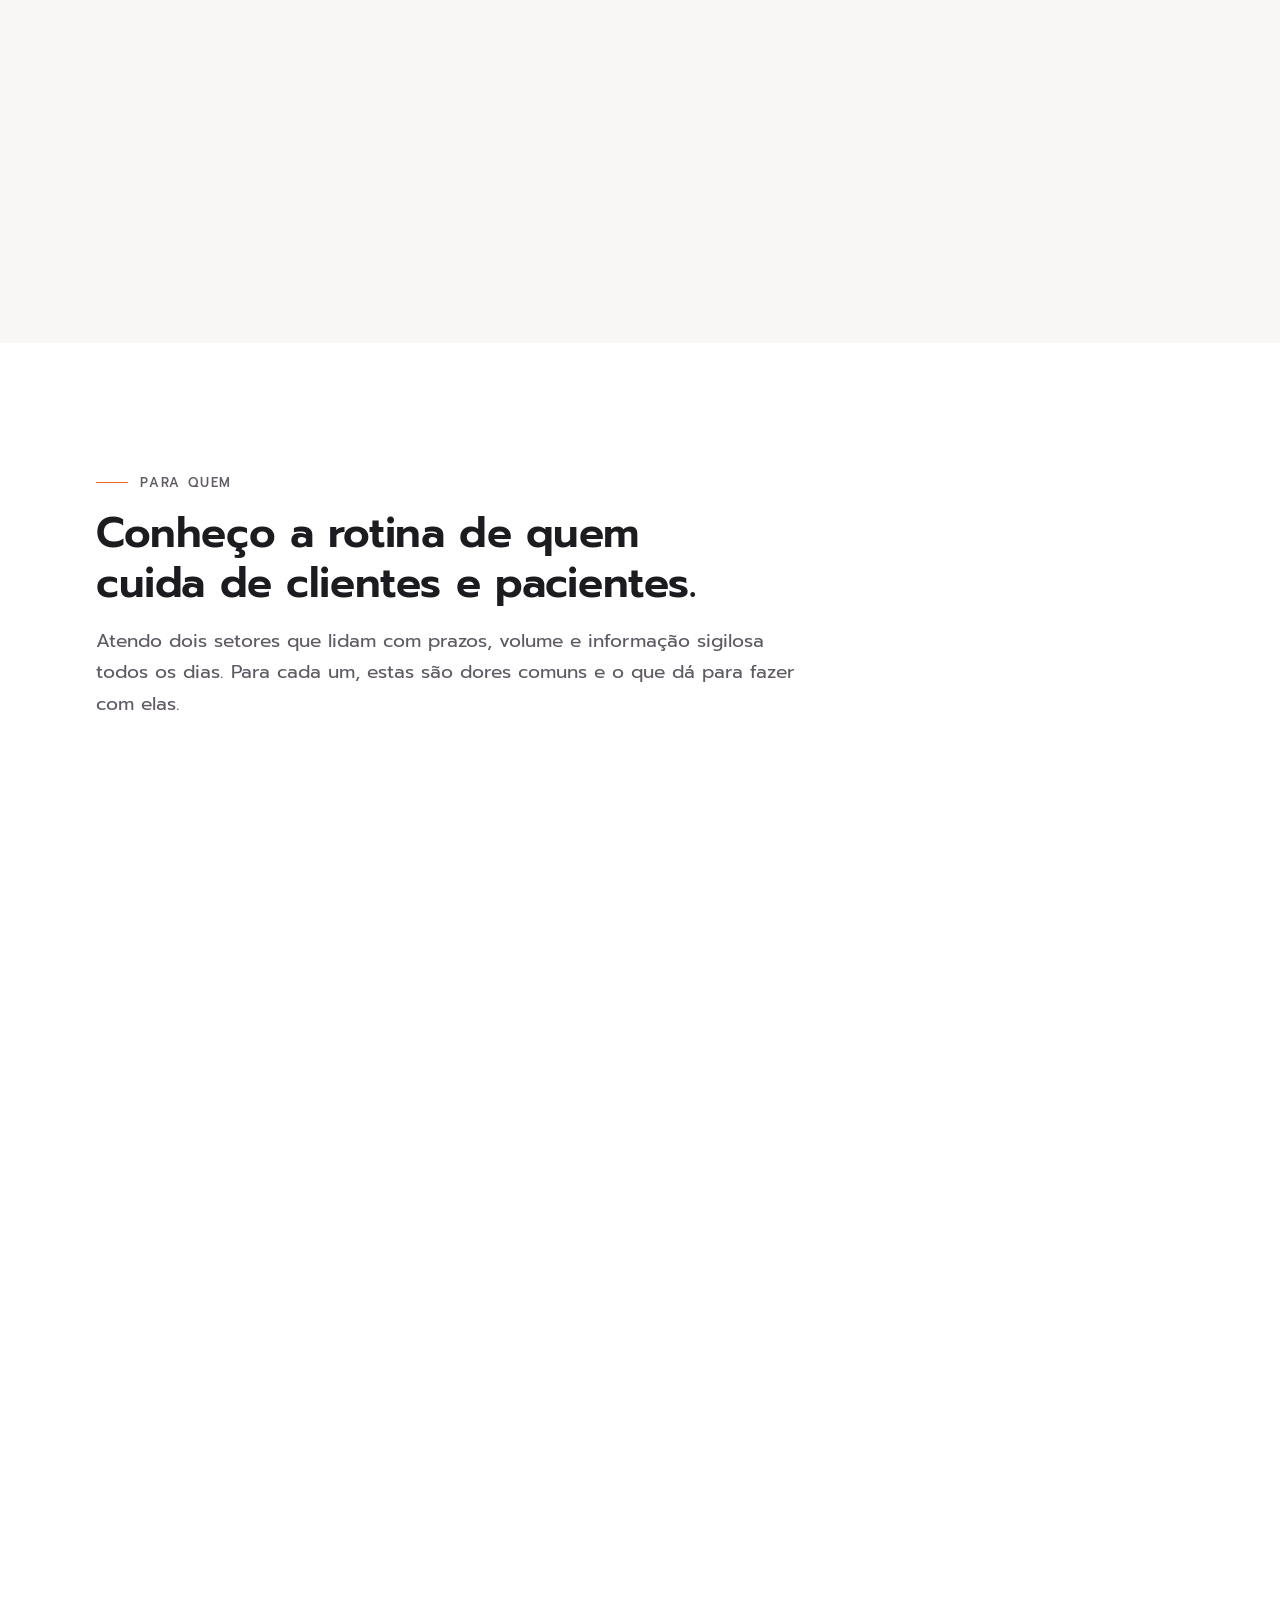
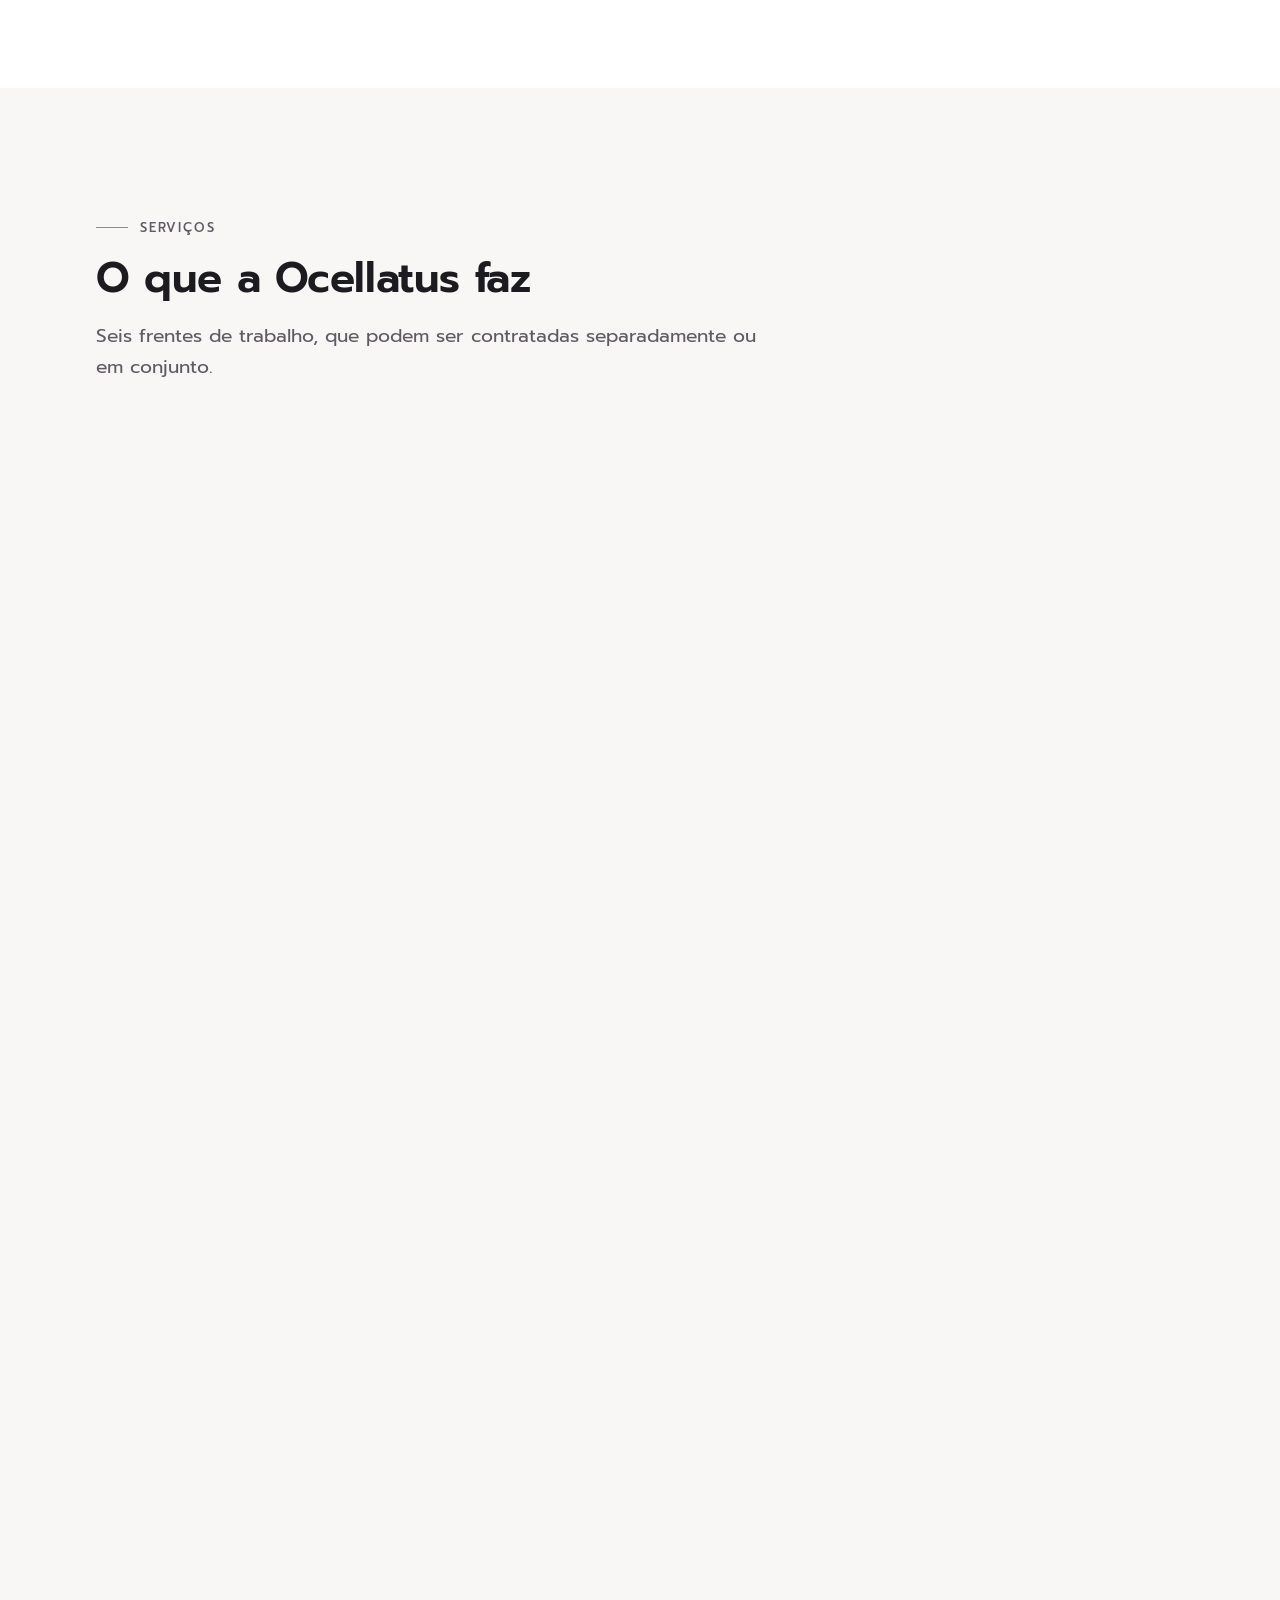
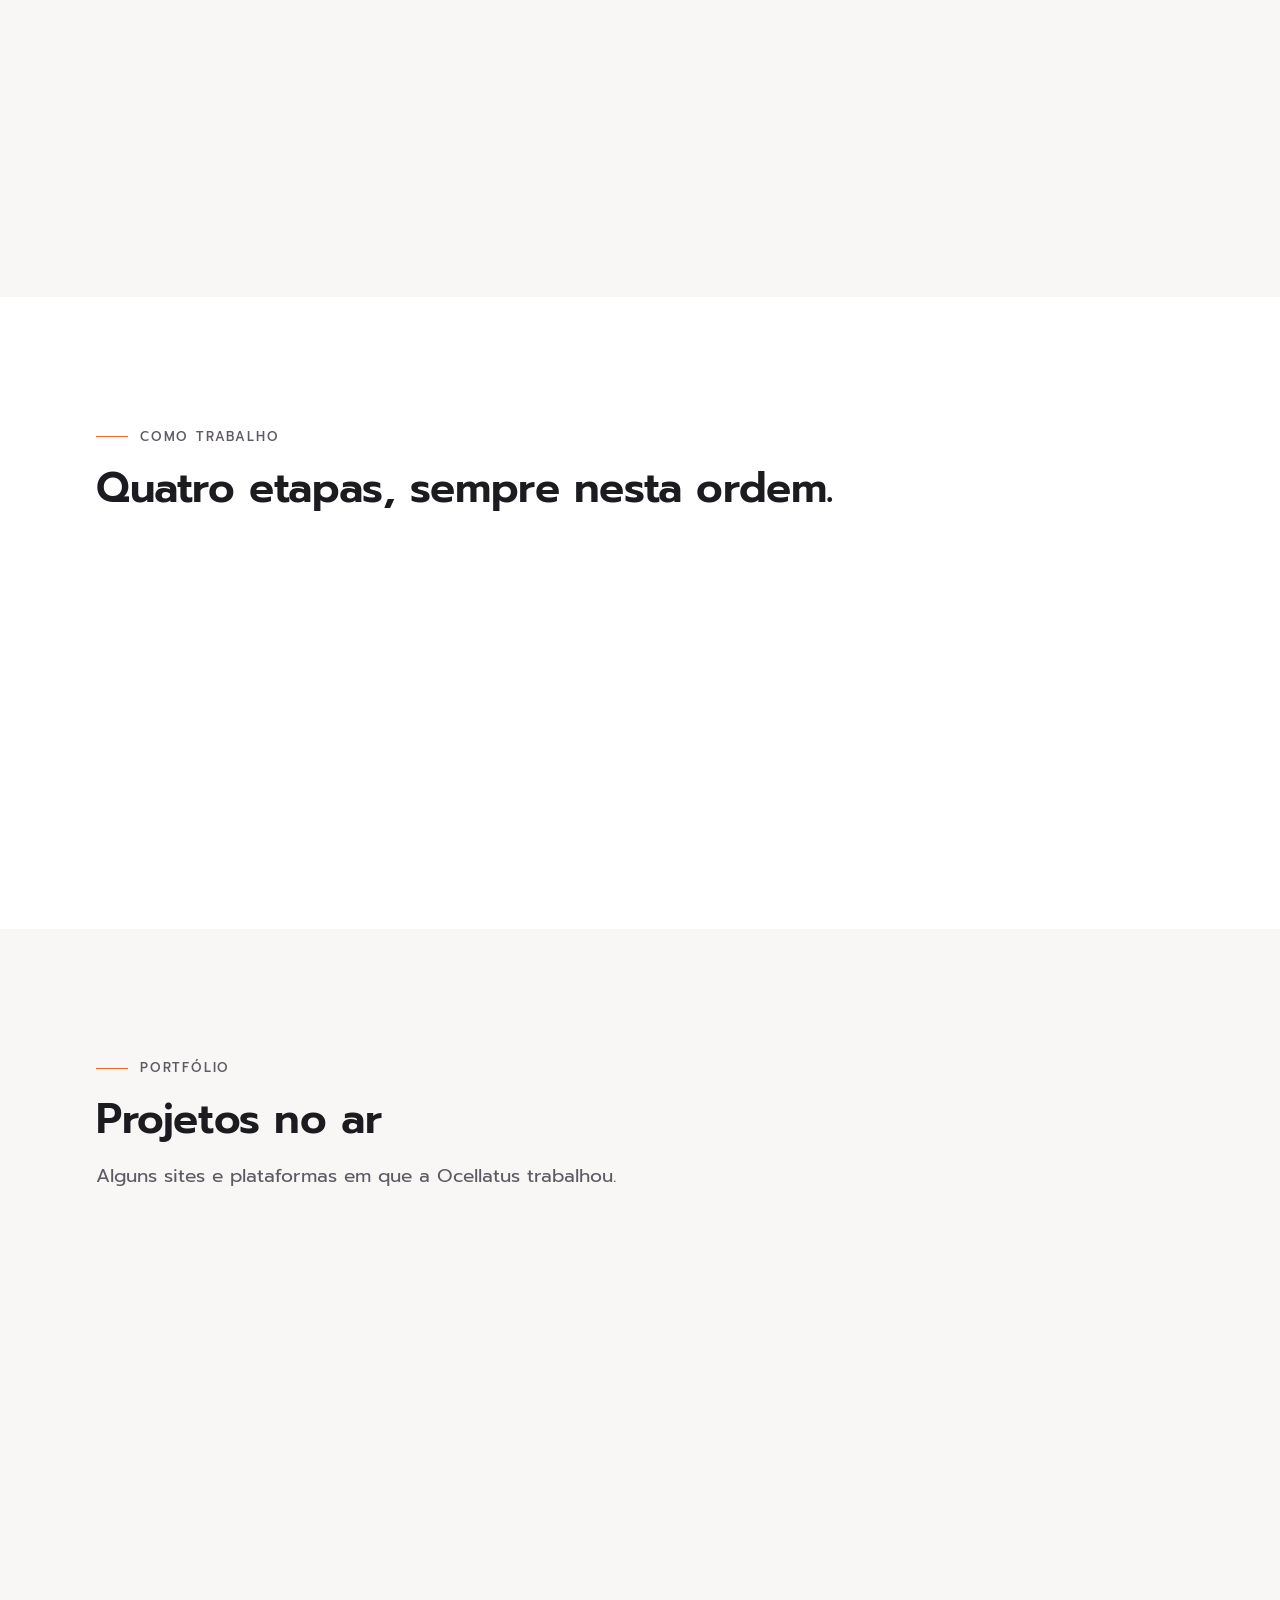
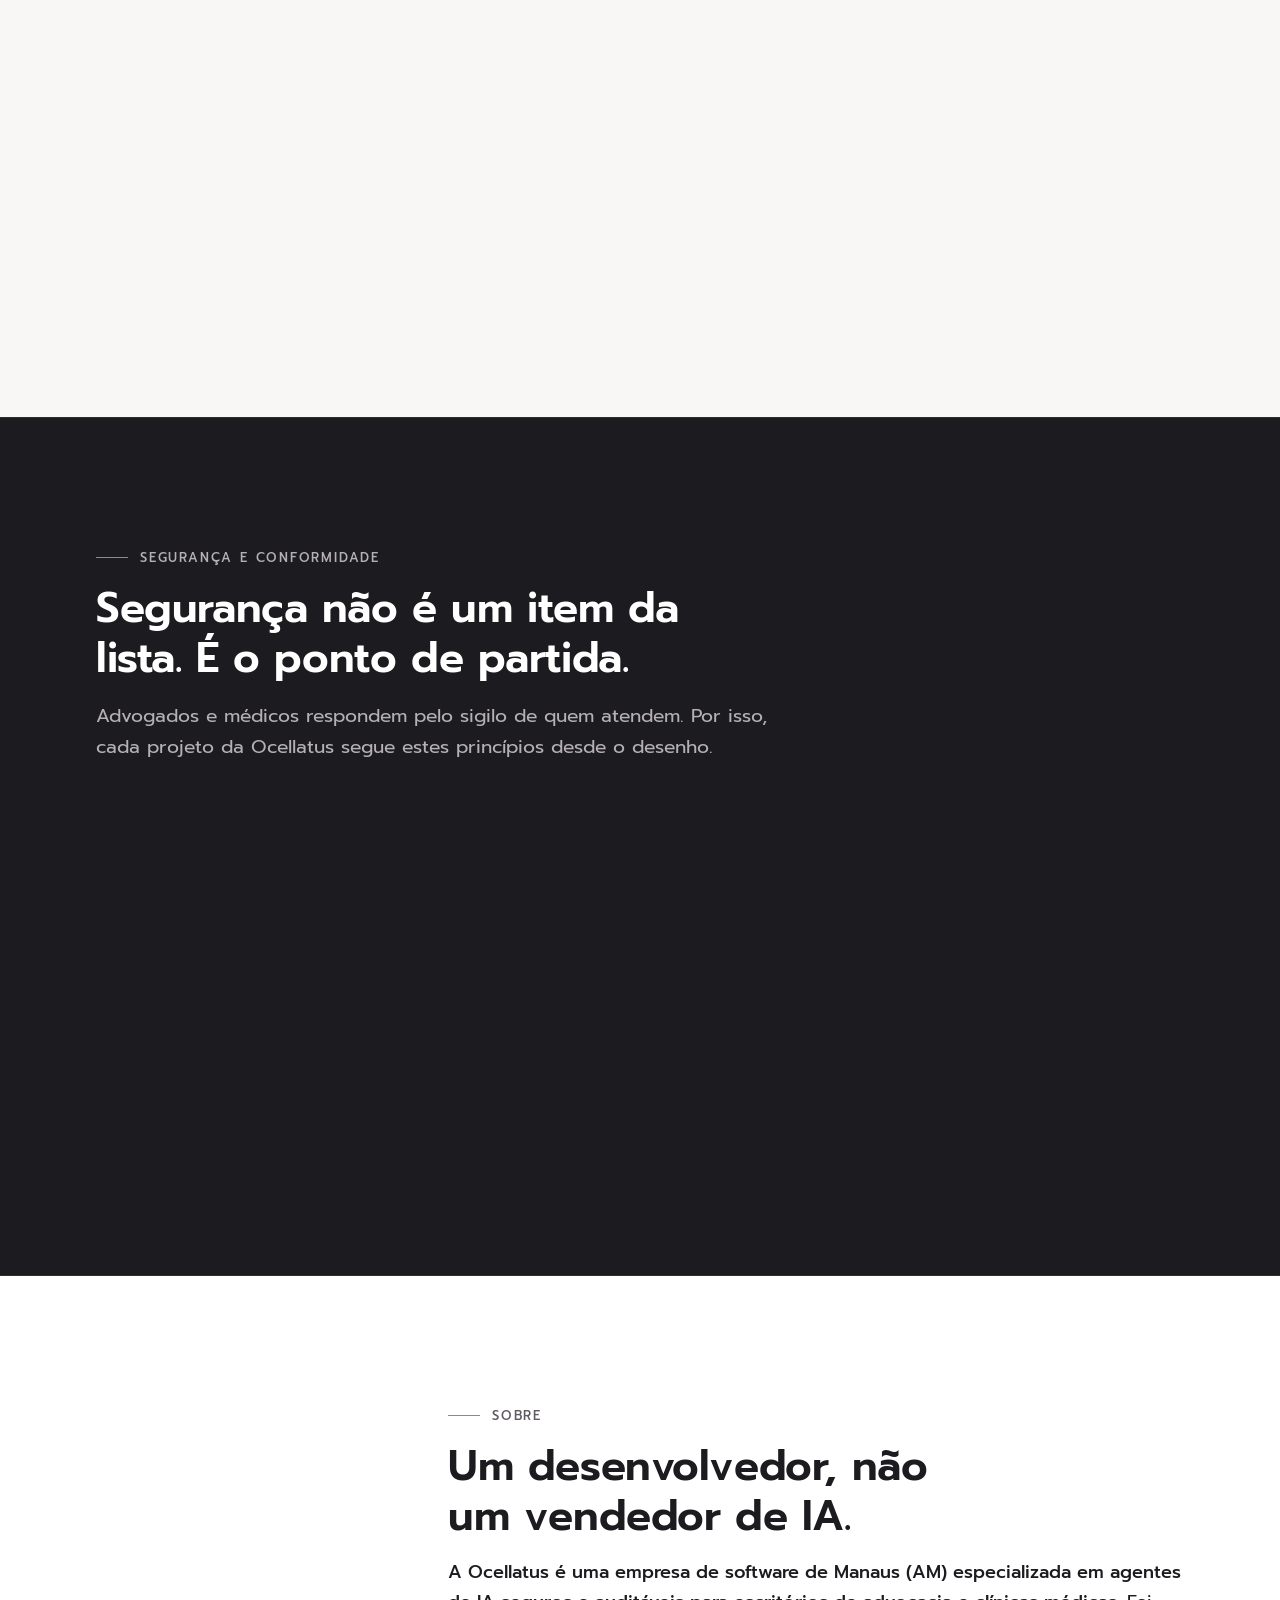
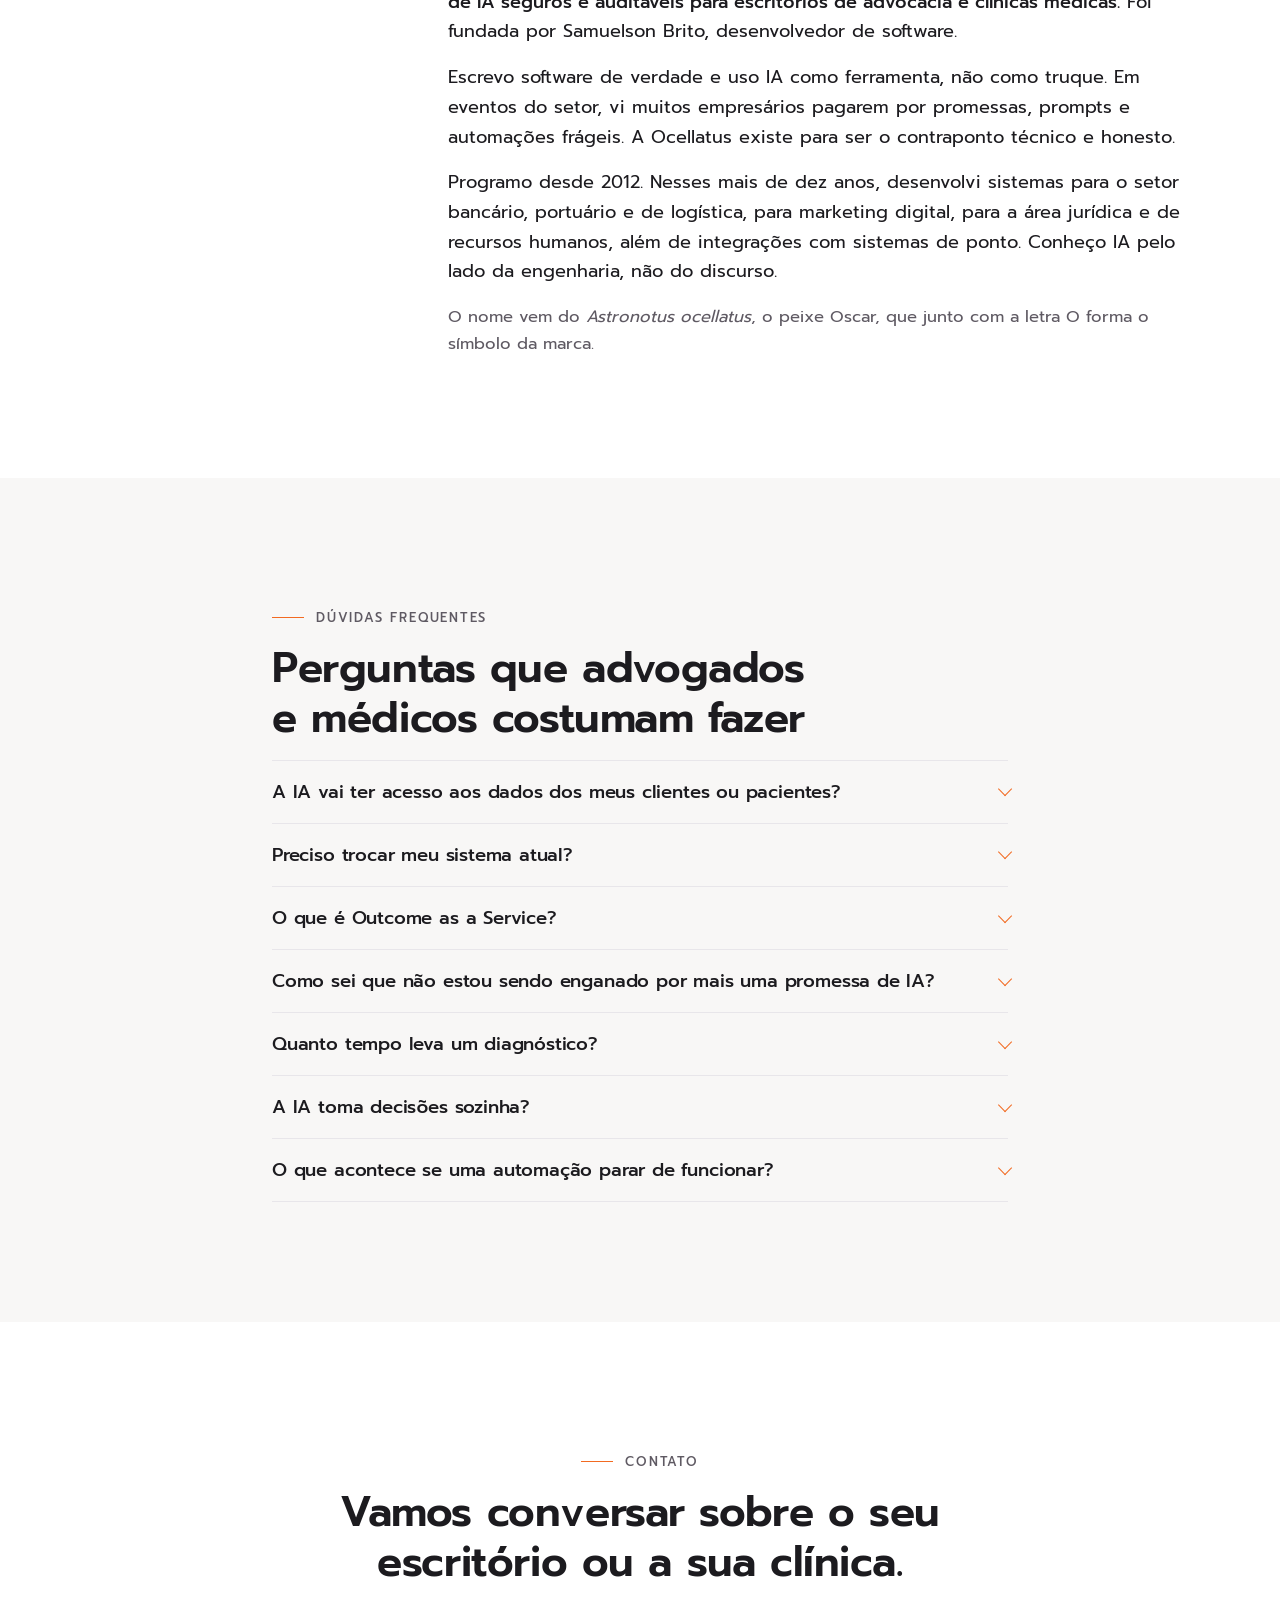
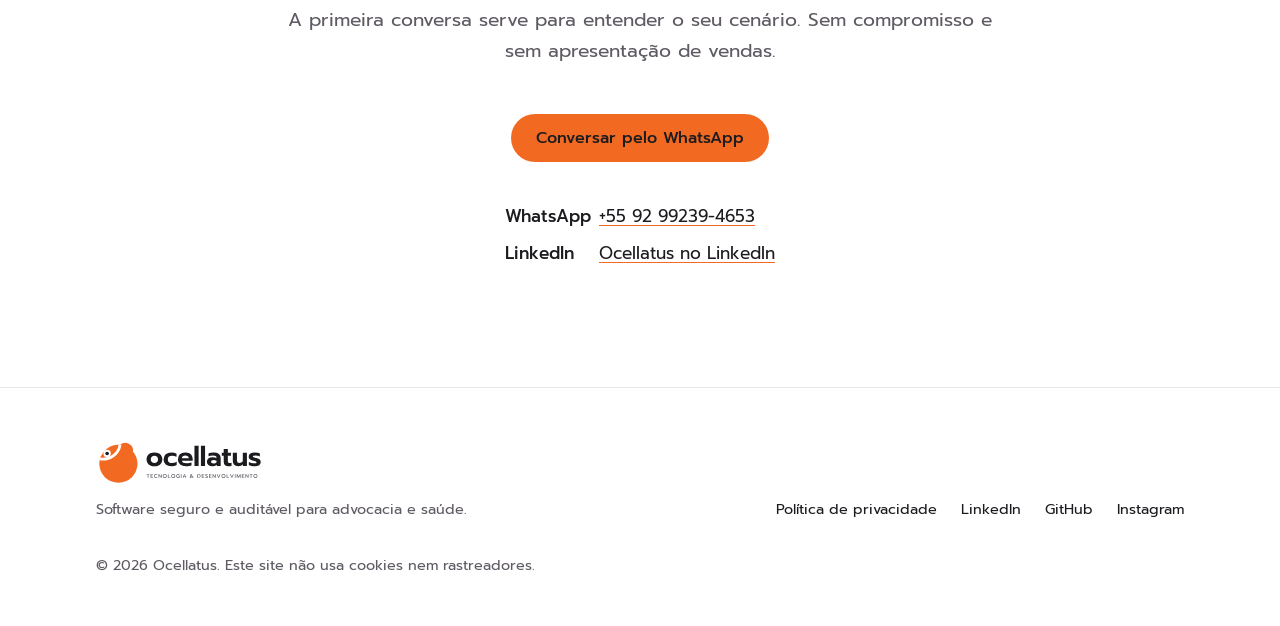
==== commit bbd514af: "Adiciona a descrição do FarolJuris no portfólio Co-Authored-By: Claude Opus 5.5 <noreply@anthropic.c" ====
--- a/index.html
+++ b/index.html
@@ -442,8 +442,9 @@
             <p class="projeto__link"><a href="https://portalcabocla.com.br/" target="_blank" rel="noopener noreferrer">portalcabocla.com.br<span class="visualmente-oculto"> (abre em nova aba)</span></a></p>
           </li>
           <li class="cartao projeto revelar">
-            <p class="projeto__tipo">Plataforma web</p>
+            <p class="projeto__tipo">Plataforma jurídica</p>
             <h3>FarolJuris</h3>
+            <p>Plataforma que consulta, monitora e exporta intimações, citações e editais publicados no Diário de Justiça Eletrônico Nacional (DJEN), usando a API pública do CNJ.</p>
             <p class="projeto__link"><a href="http://faroljuris.com.br/" target="_blank" rel="noopener noreferrer">faroljuris.com.br<span class="visualmente-oculto"> (abre em nova aba)</span></a></p>
           </li>
         </ul>
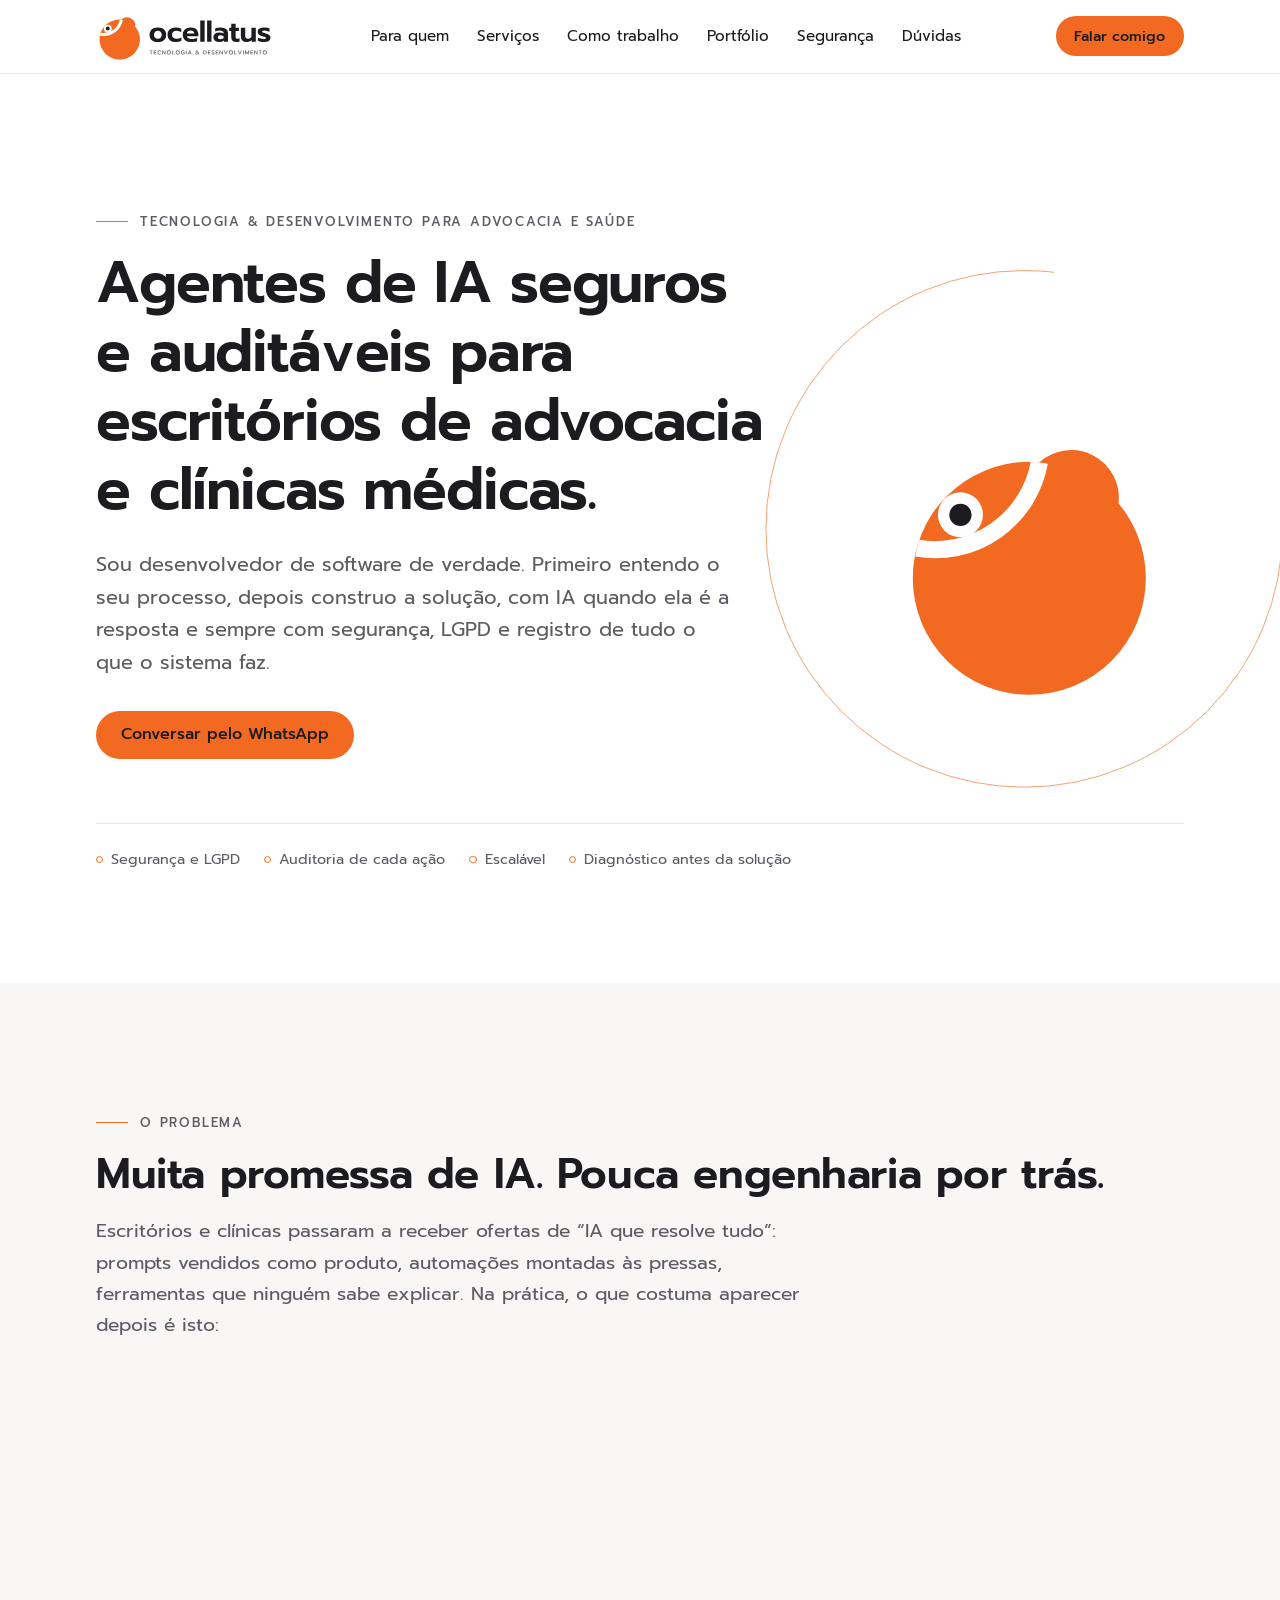
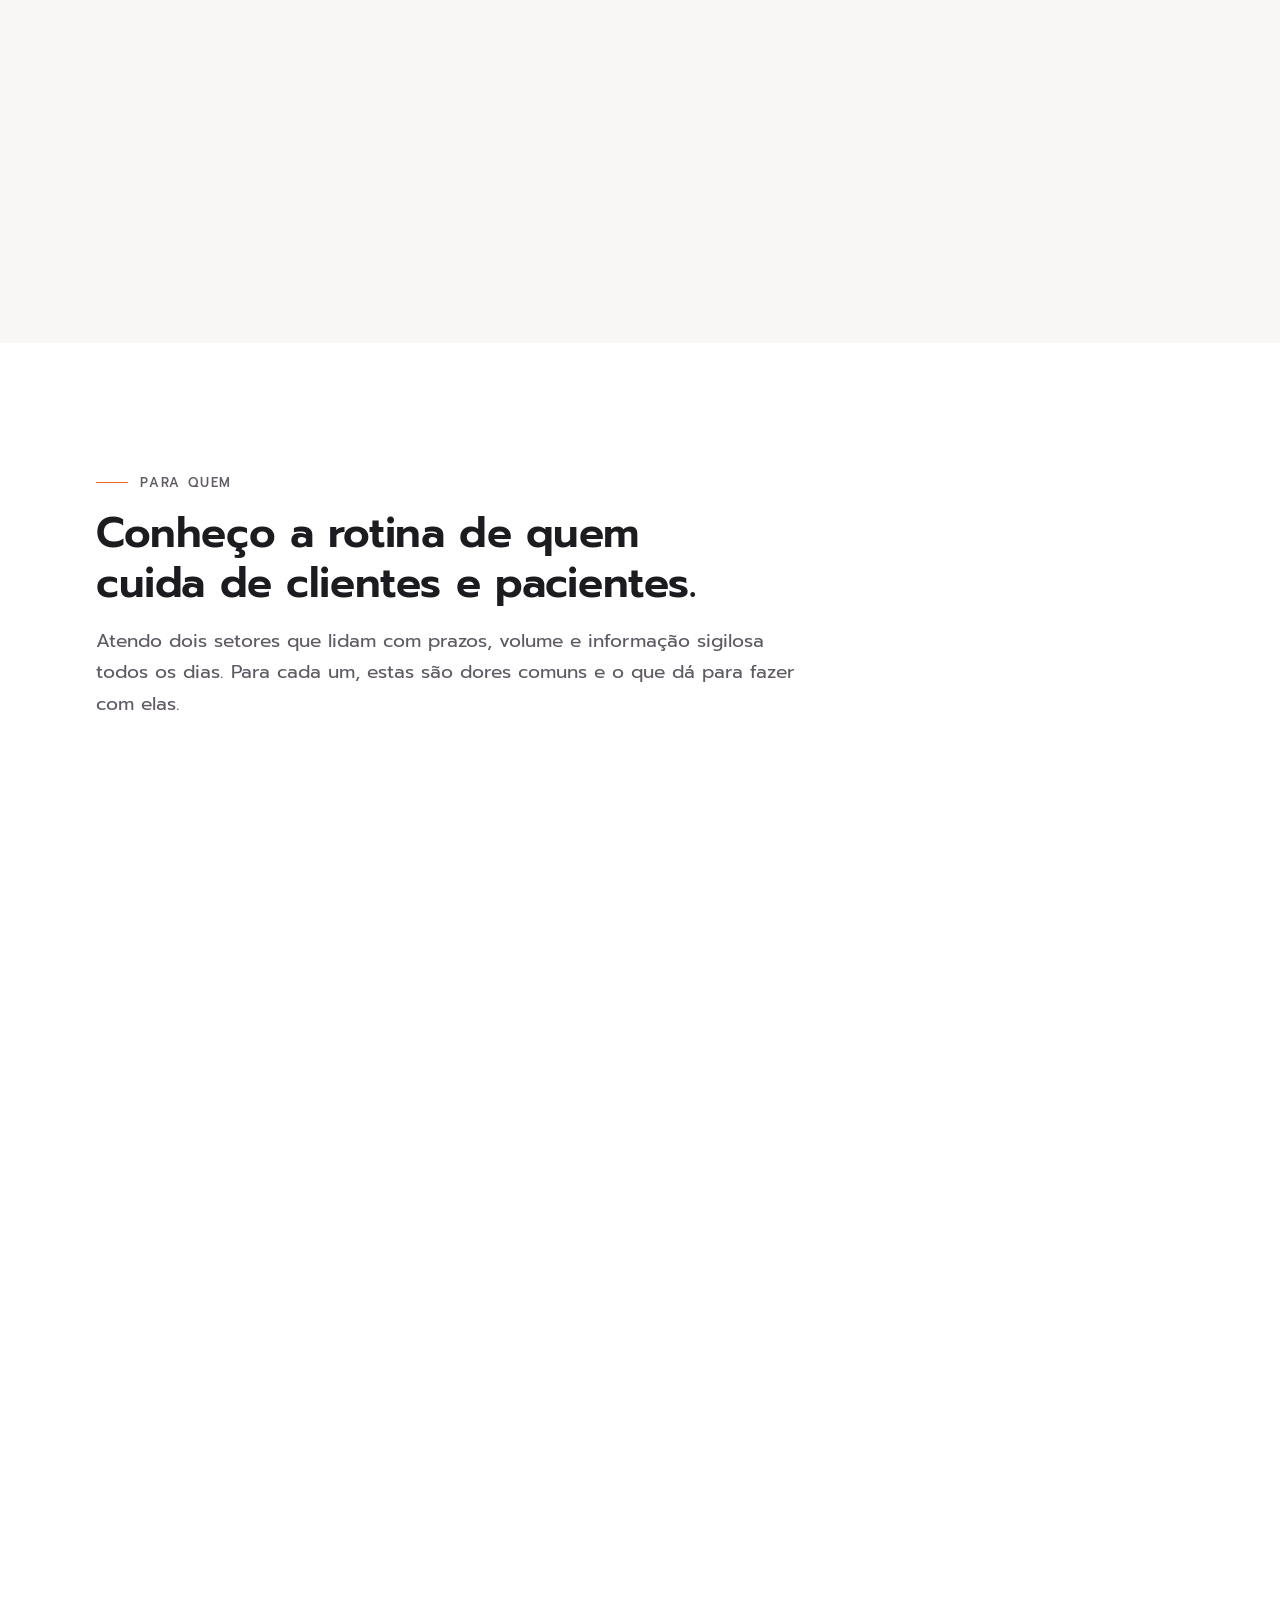
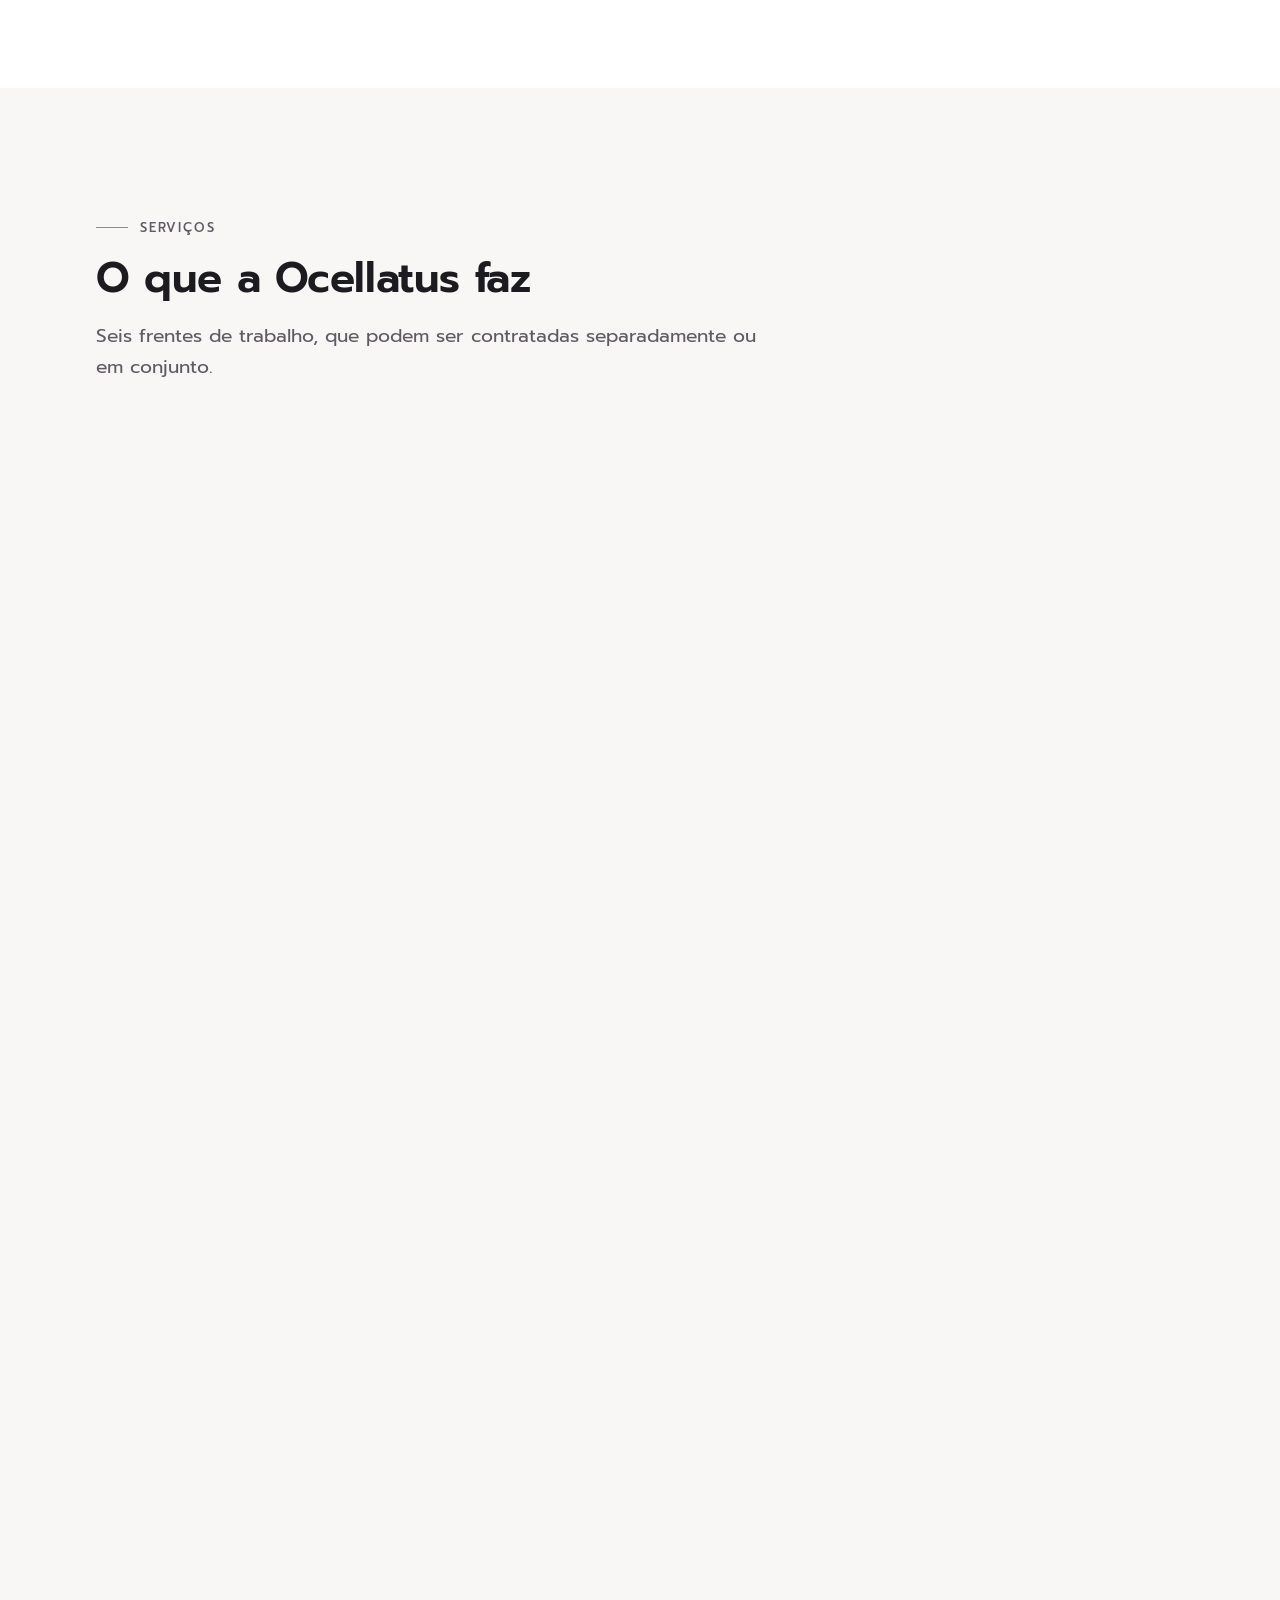
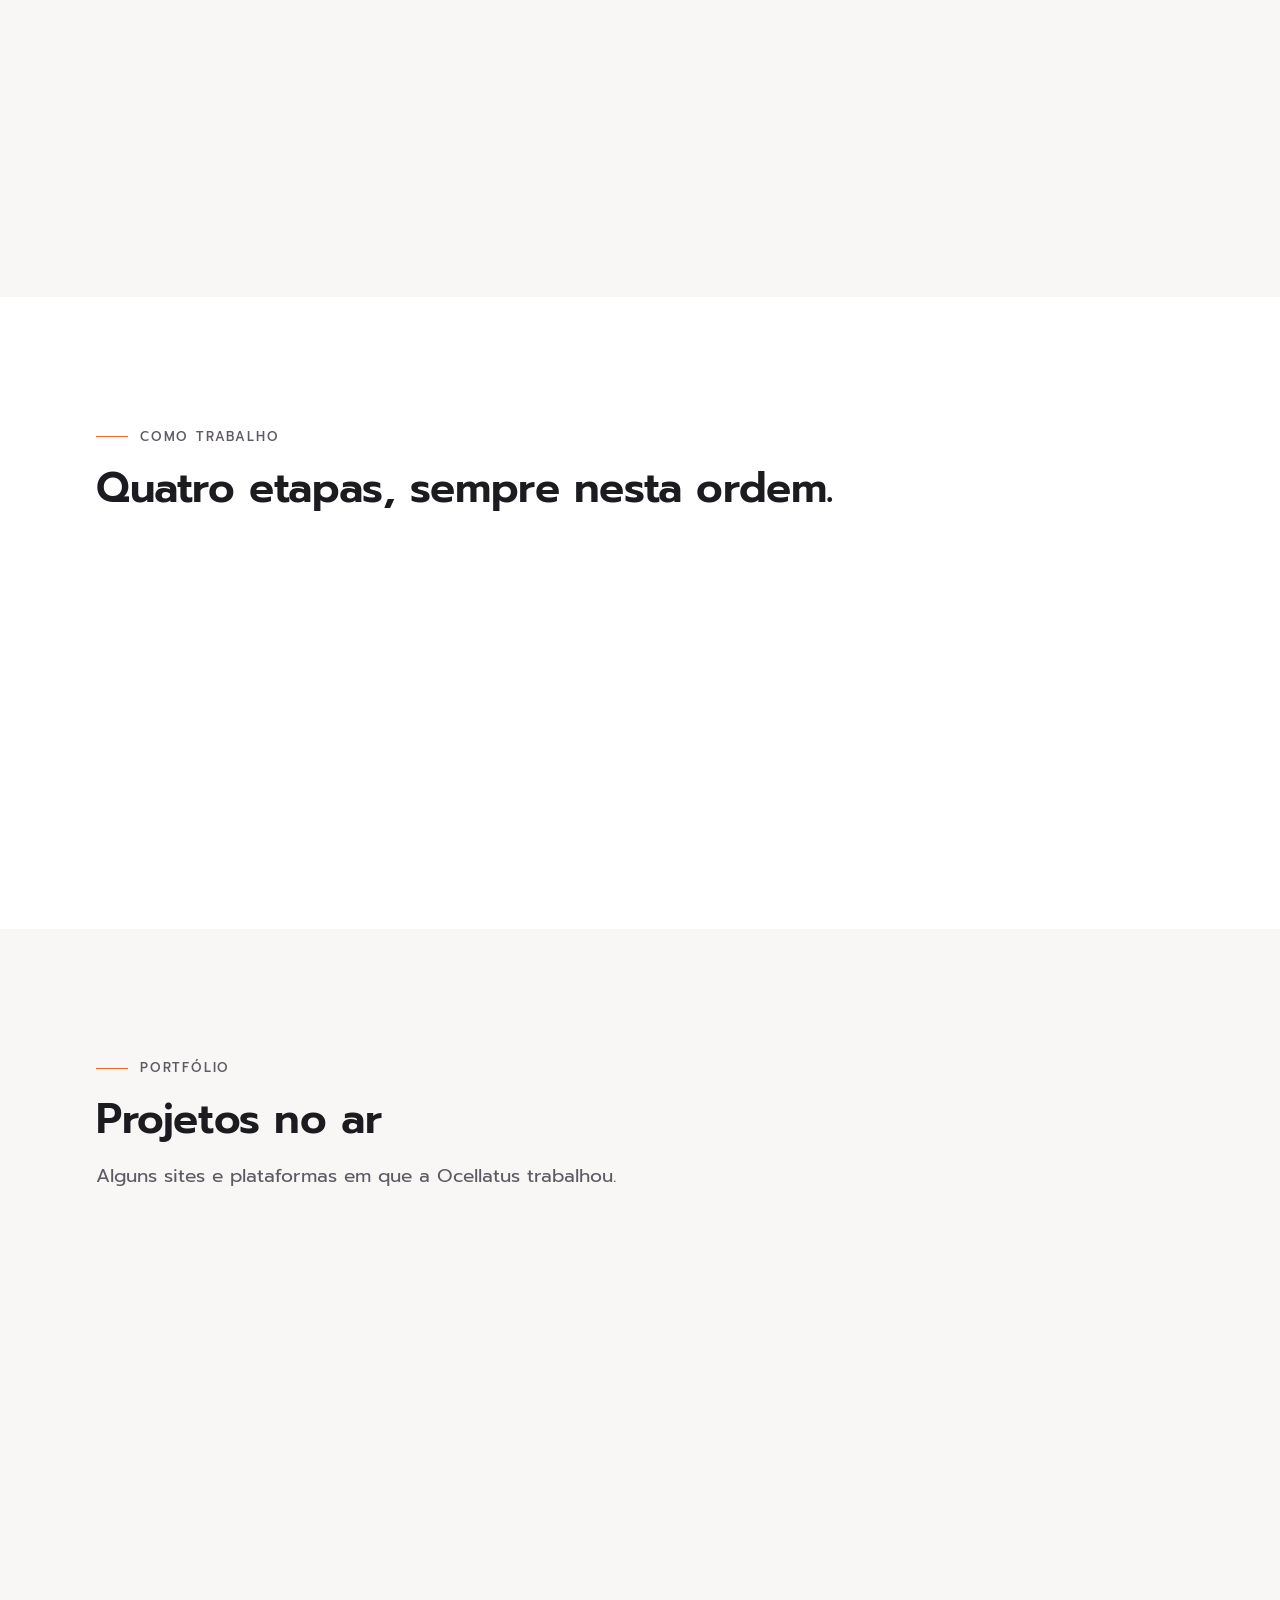
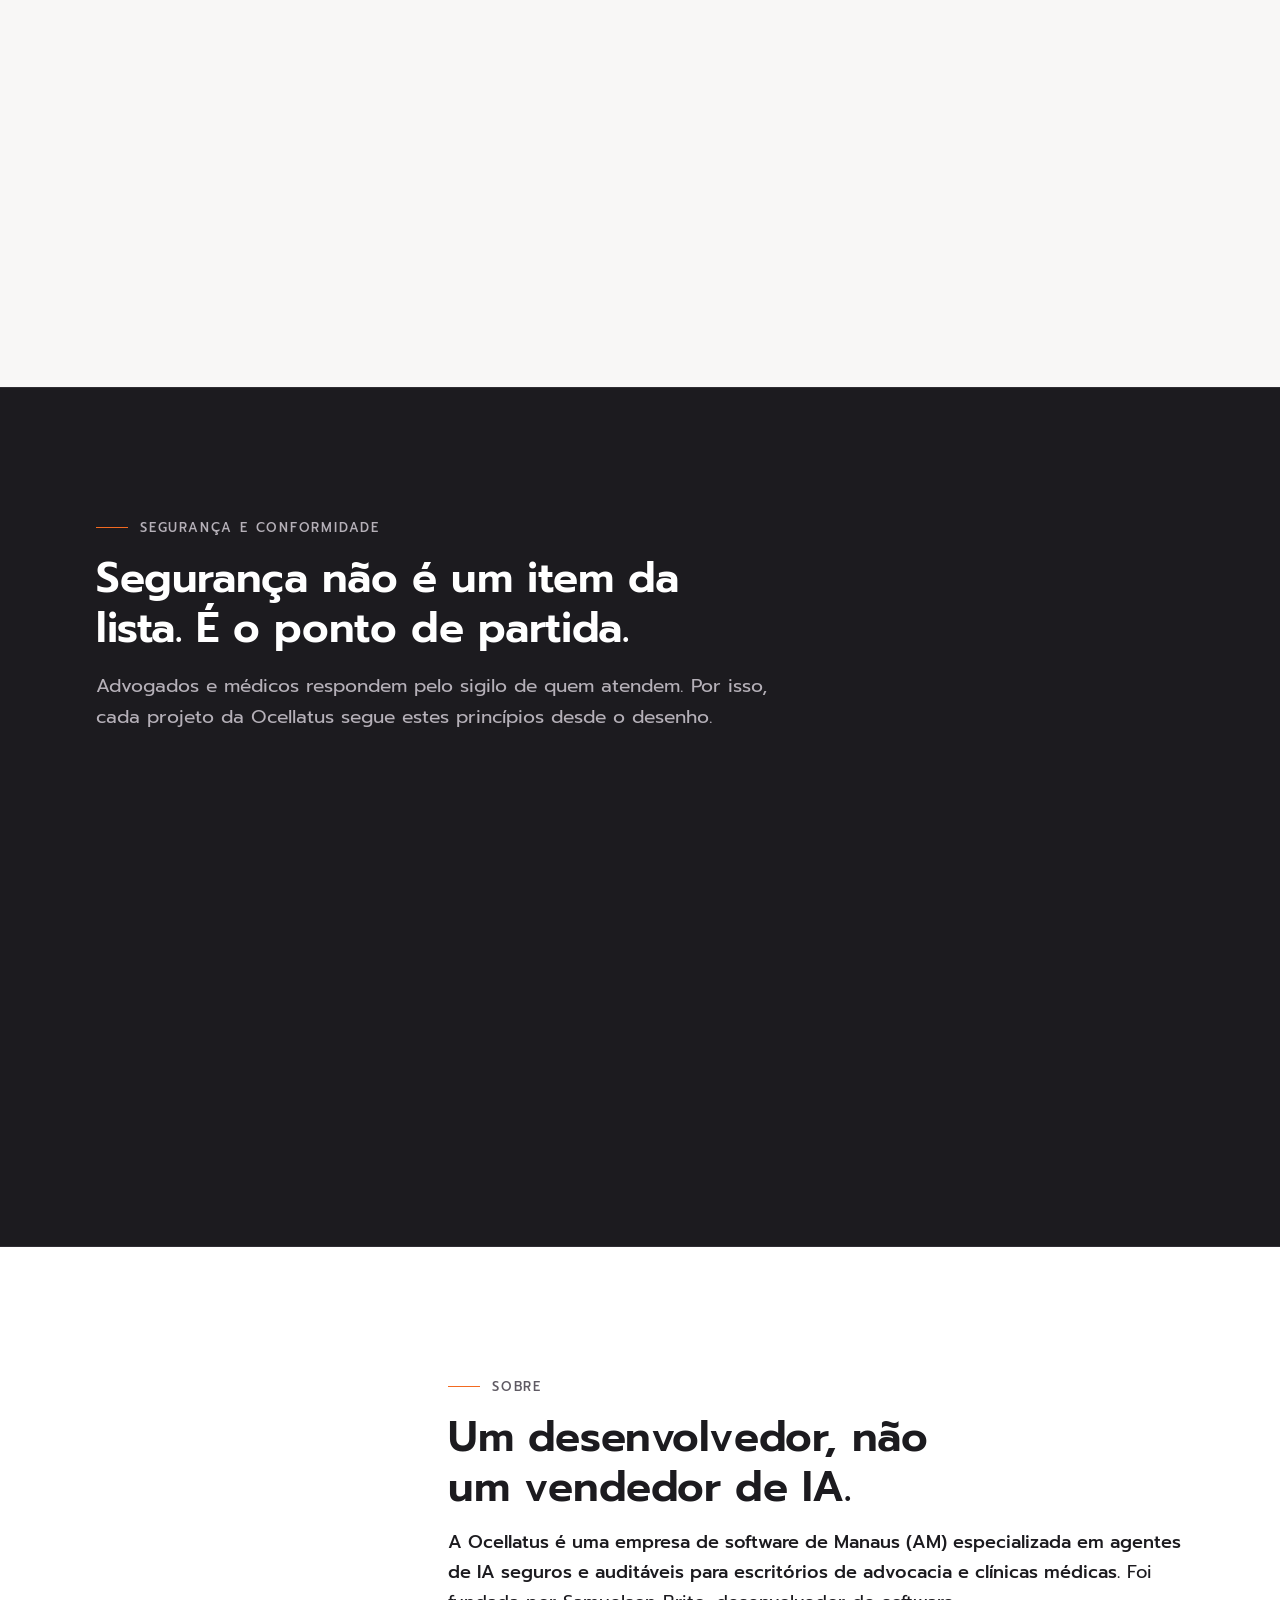
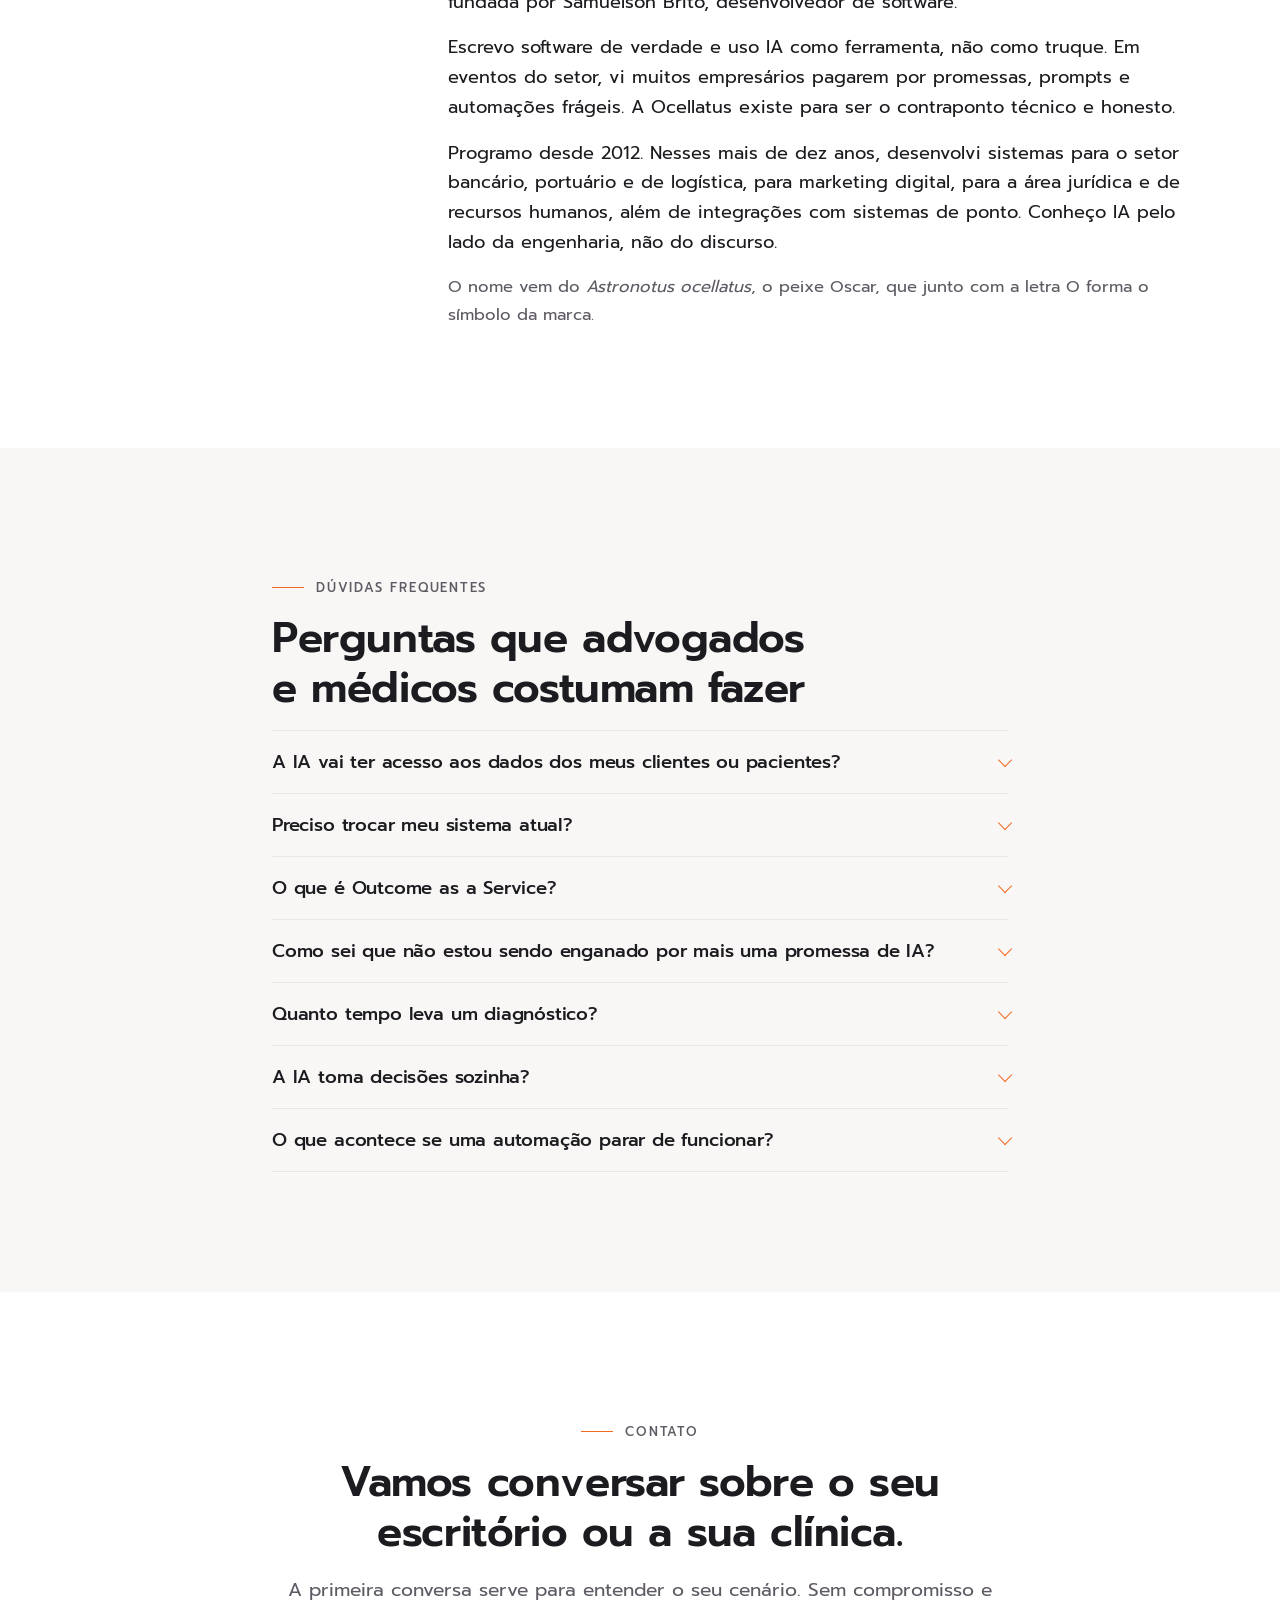
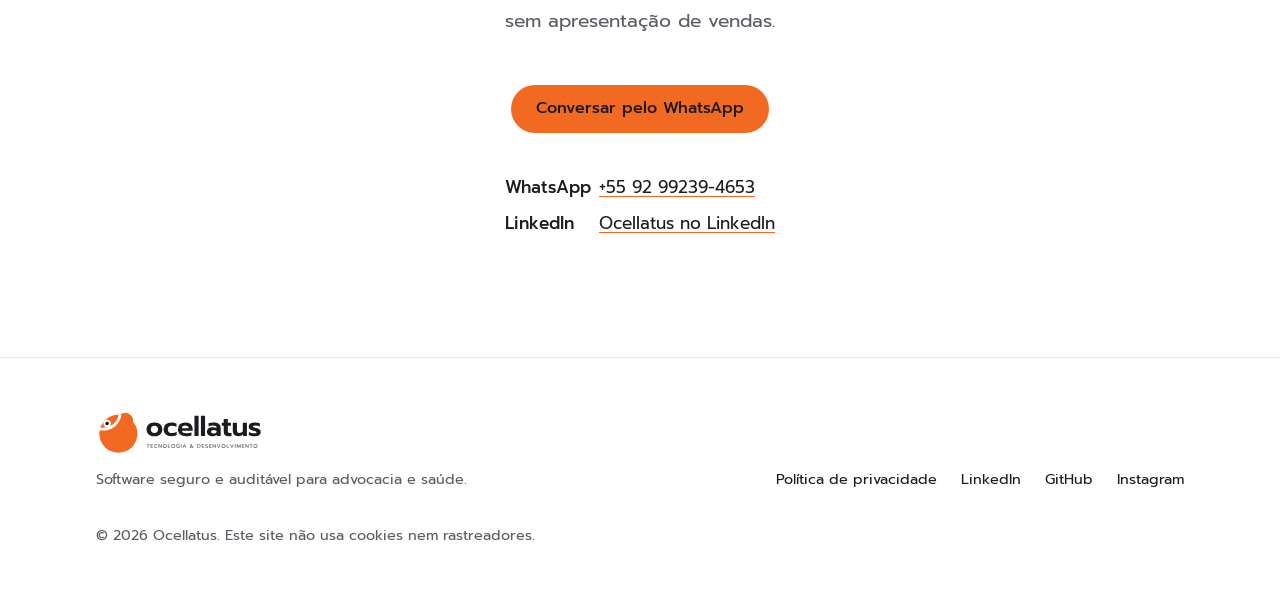
==== commit c4cde214: "Encurta a descrição do FarolJuris Co-Authored-By: Claude Opus 5.5 <noreply@anthropic.com> Claude-Ses" ====
--- a/index.html
+++ b/index.html
@@ -444,7 +444,7 @@
           <li class="cartao projeto revelar">
             <p class="projeto__tipo">Plataforma jurídica</p>
             <h3>FarolJuris</h3>
-            <p>Plataforma que consulta, monitora e exporta intimações, citações e editais publicados no Diário de Justiça Eletrônico Nacional (DJEN), usando a API pública do CNJ.</p>
+            <p>Plataforma que consulta, monitora e exporta intimações, citações e editais publicados no Diário de Justiça Eletrônico Nacional (DJEN).</p>
             <p class="projeto__link"><a href="http://faroljuris.com.br/" target="_blank" rel="noopener noreferrer">faroljuris.com.br<span class="visualmente-oculto"> (abre em nova aba)</span></a></p>
           </li>
         </ul>
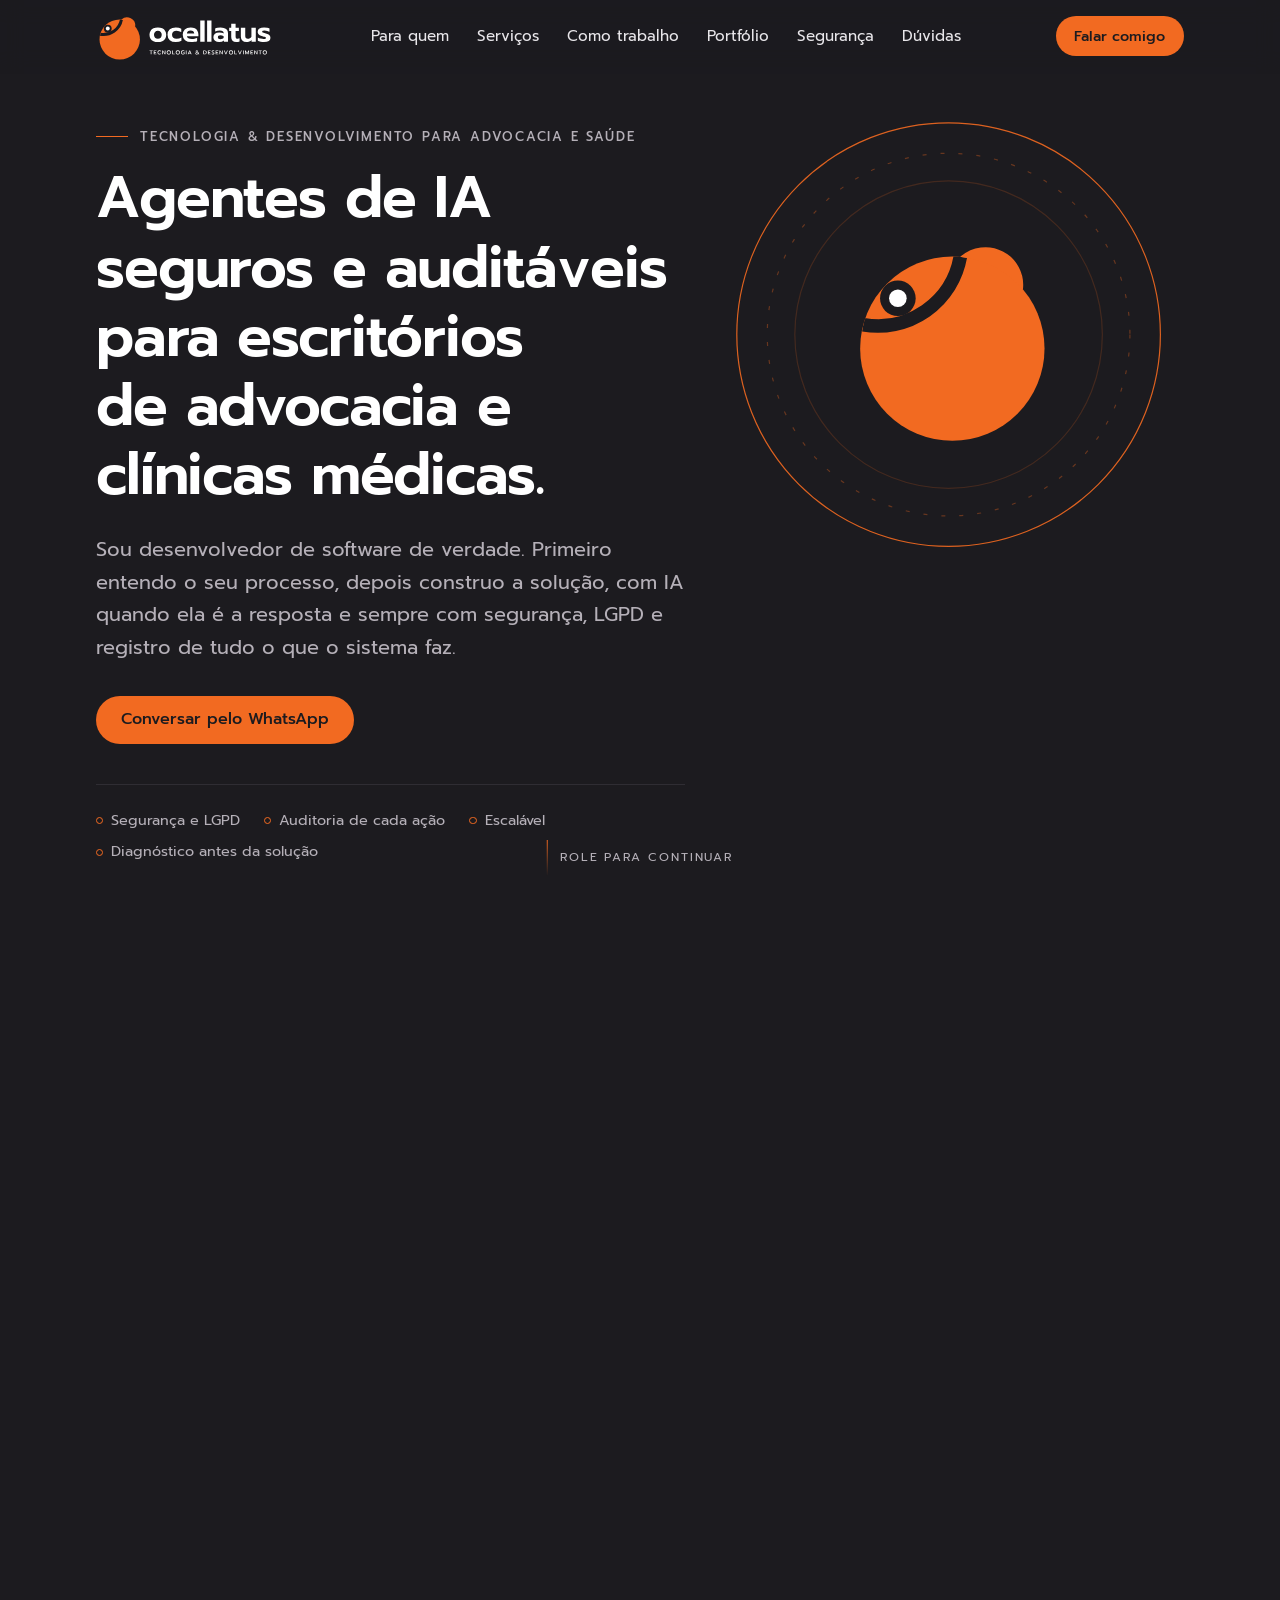
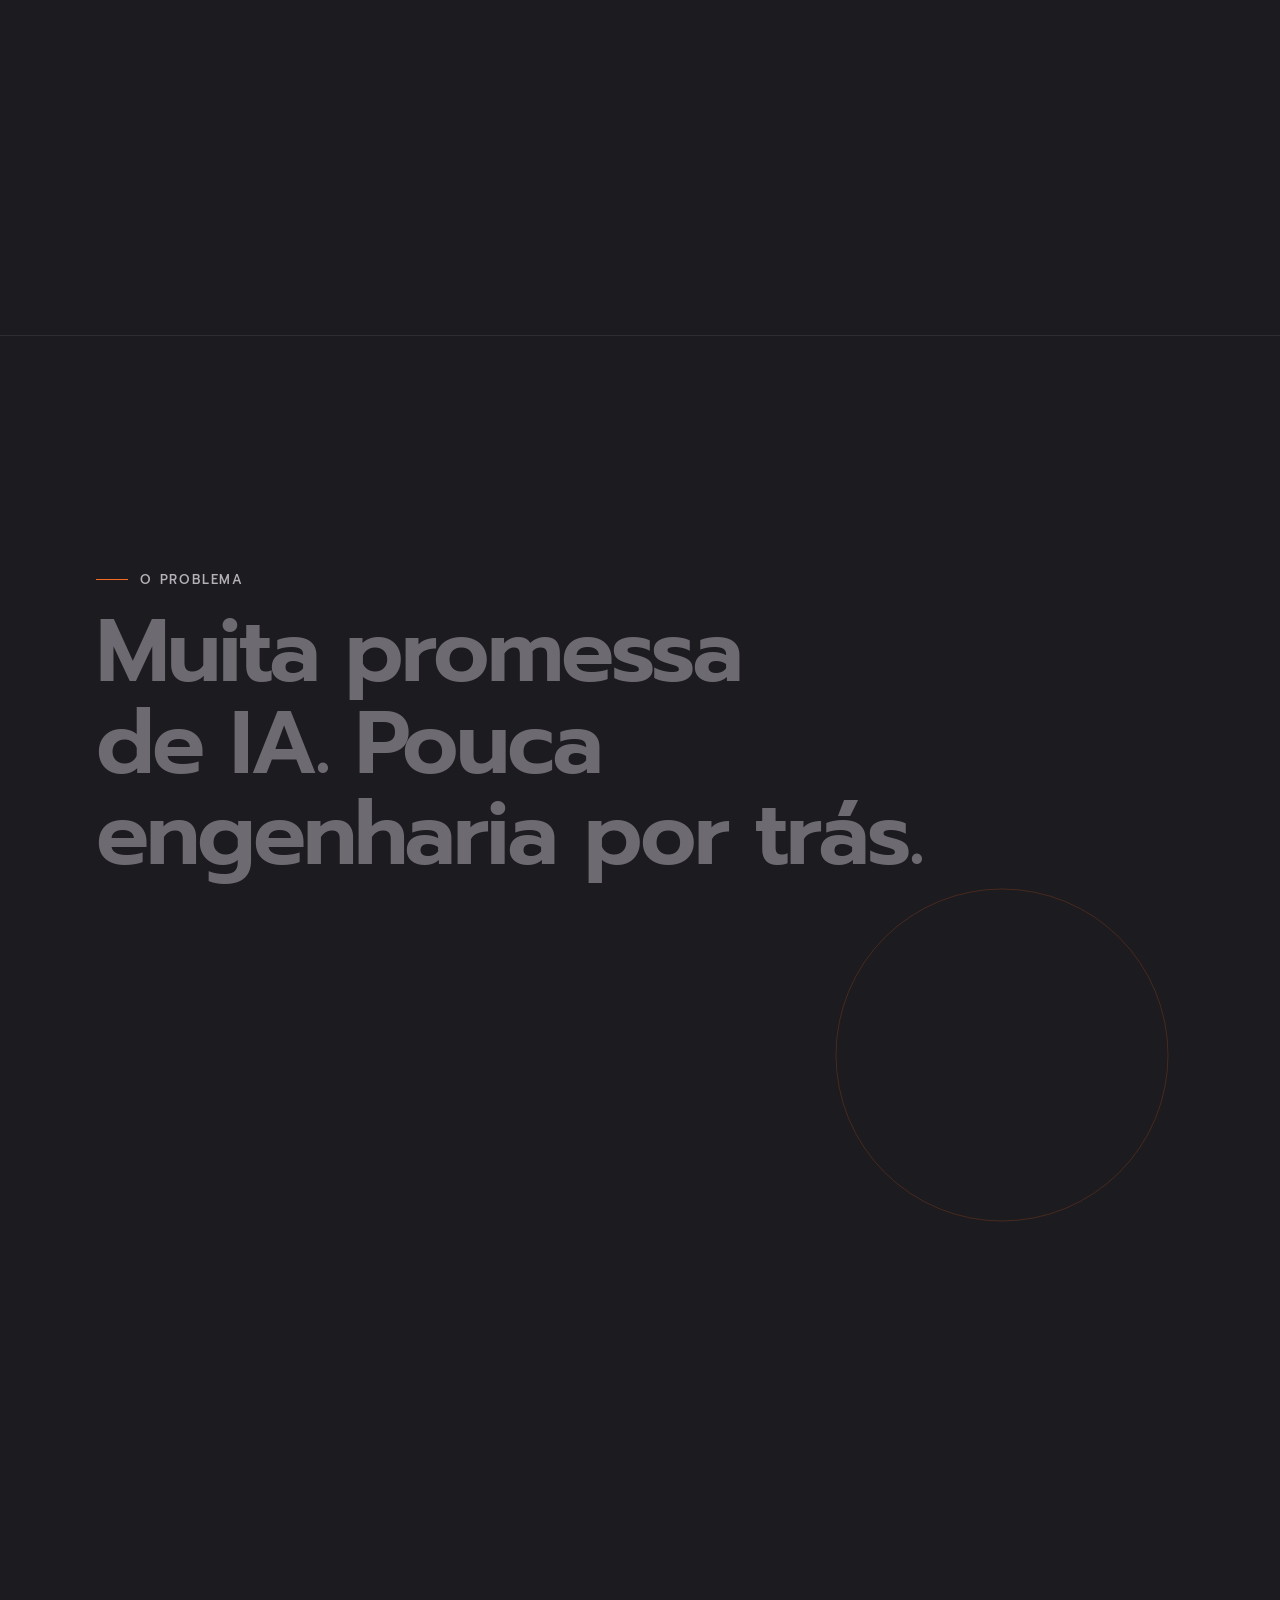
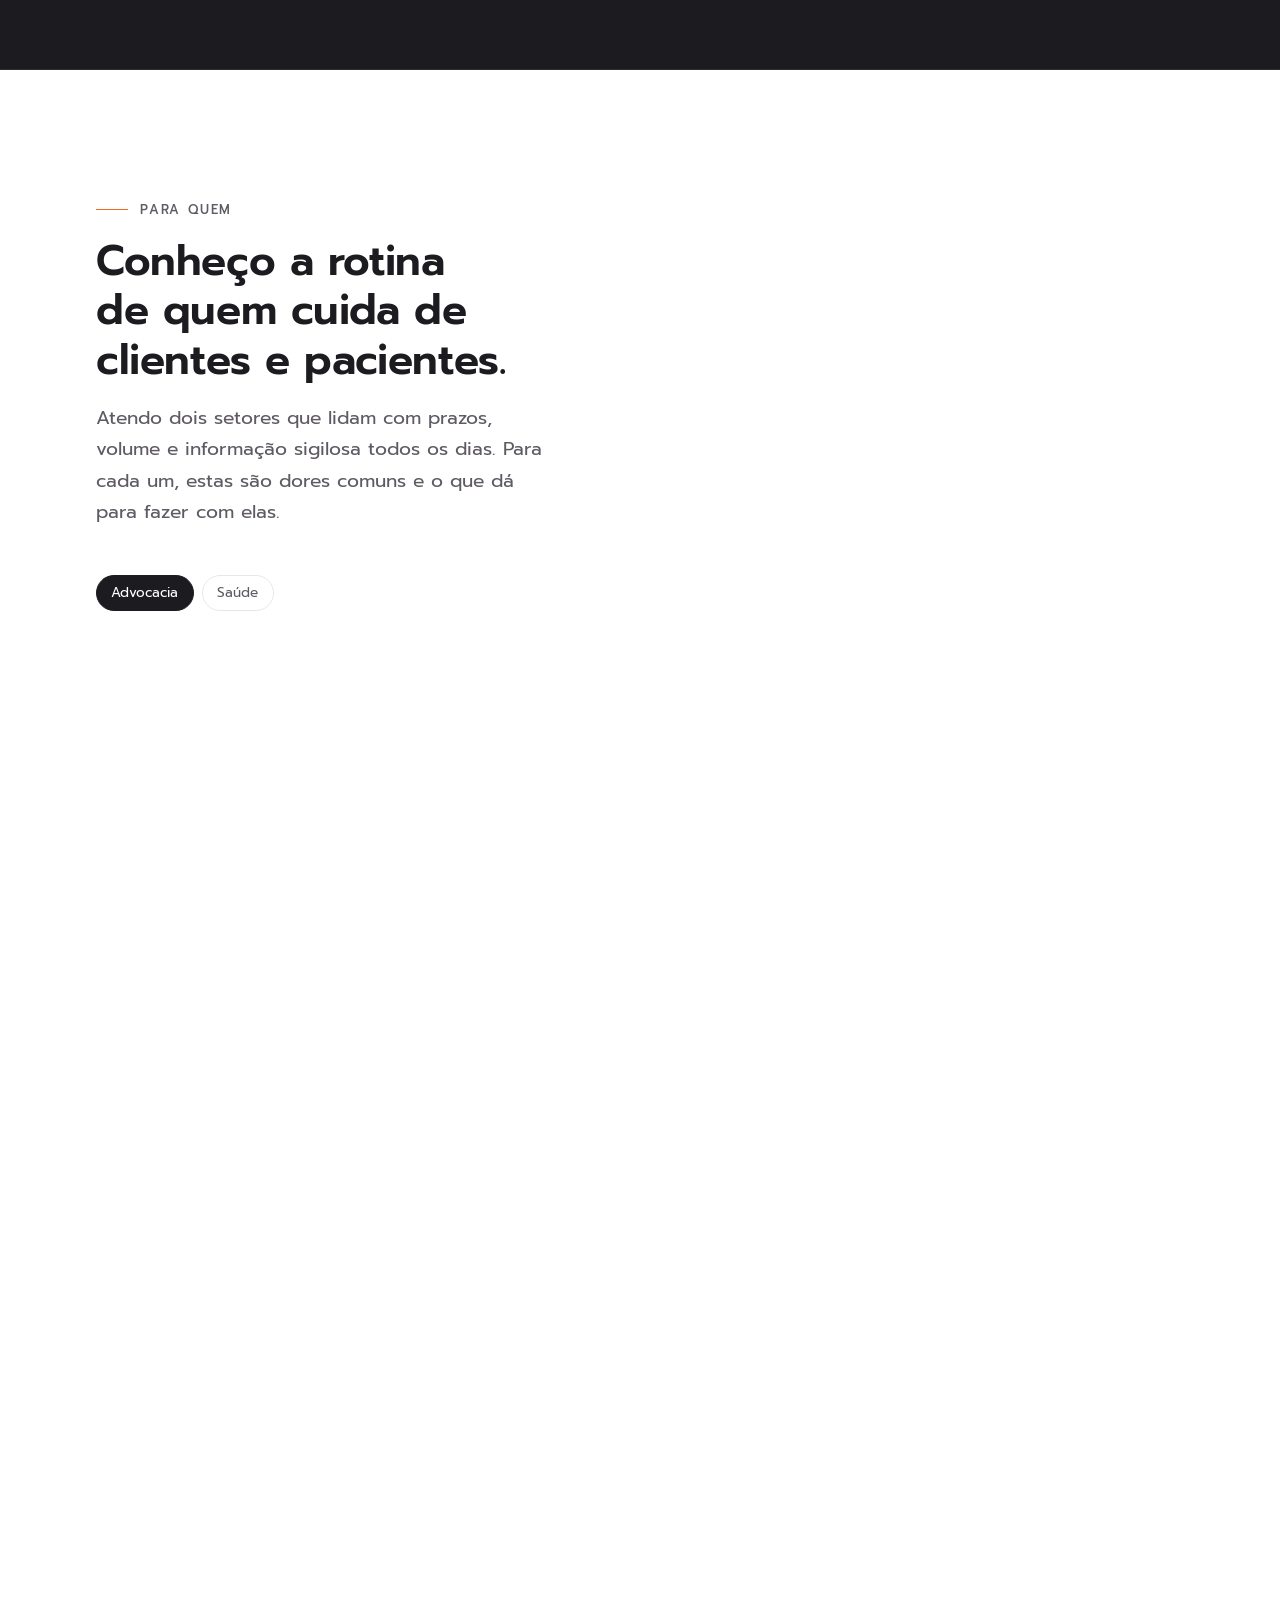
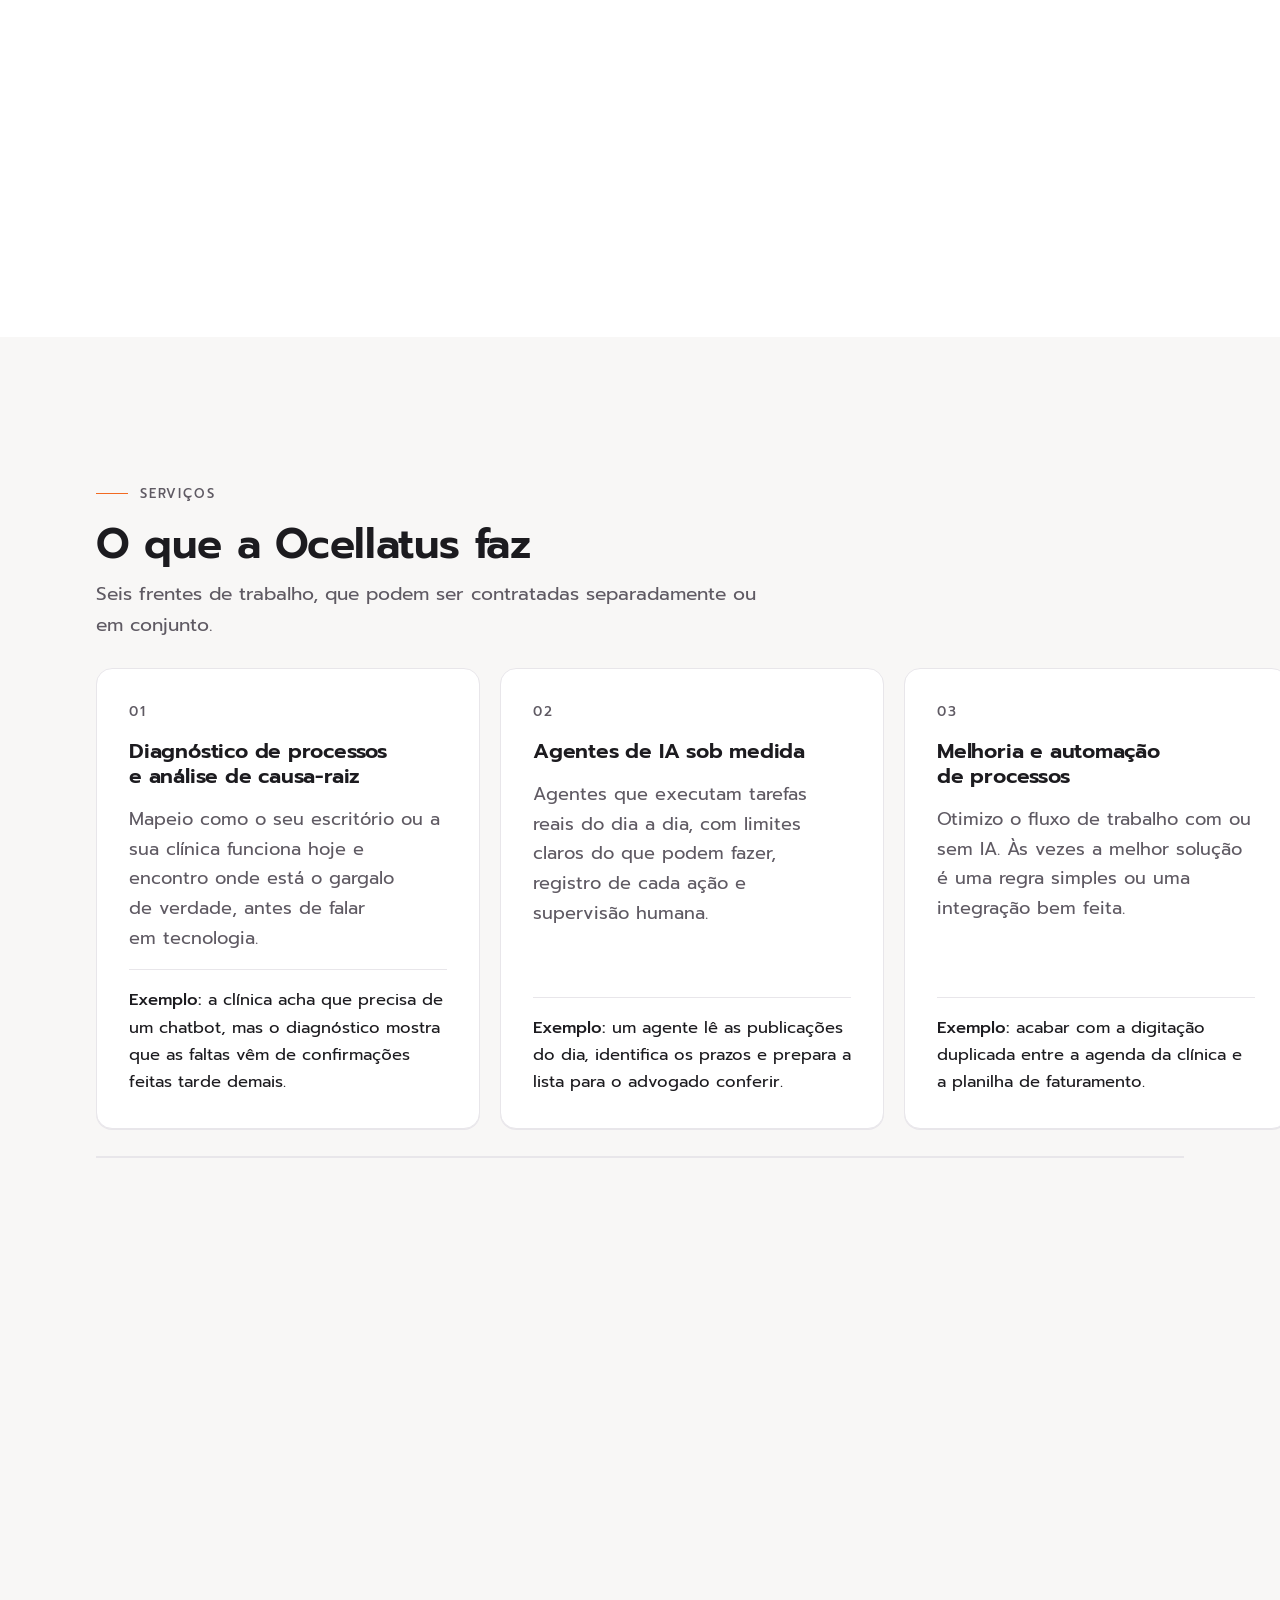
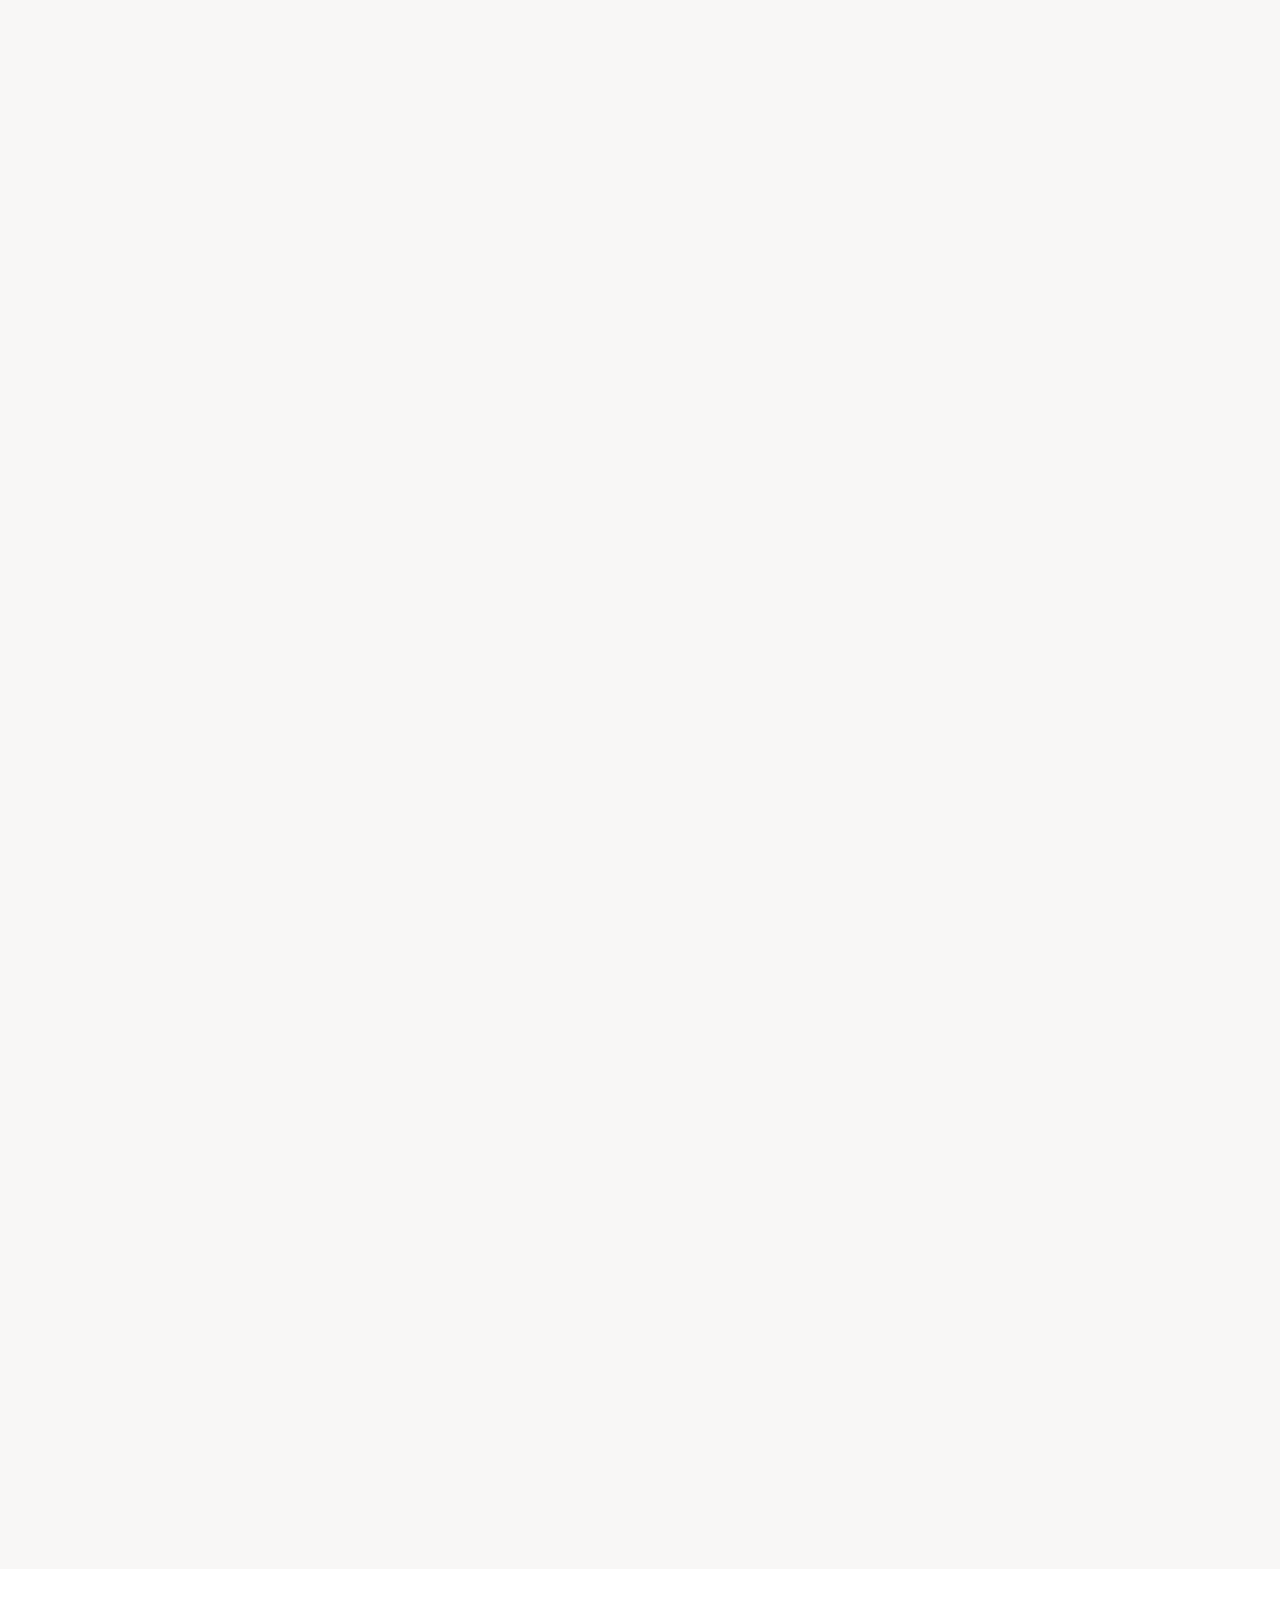
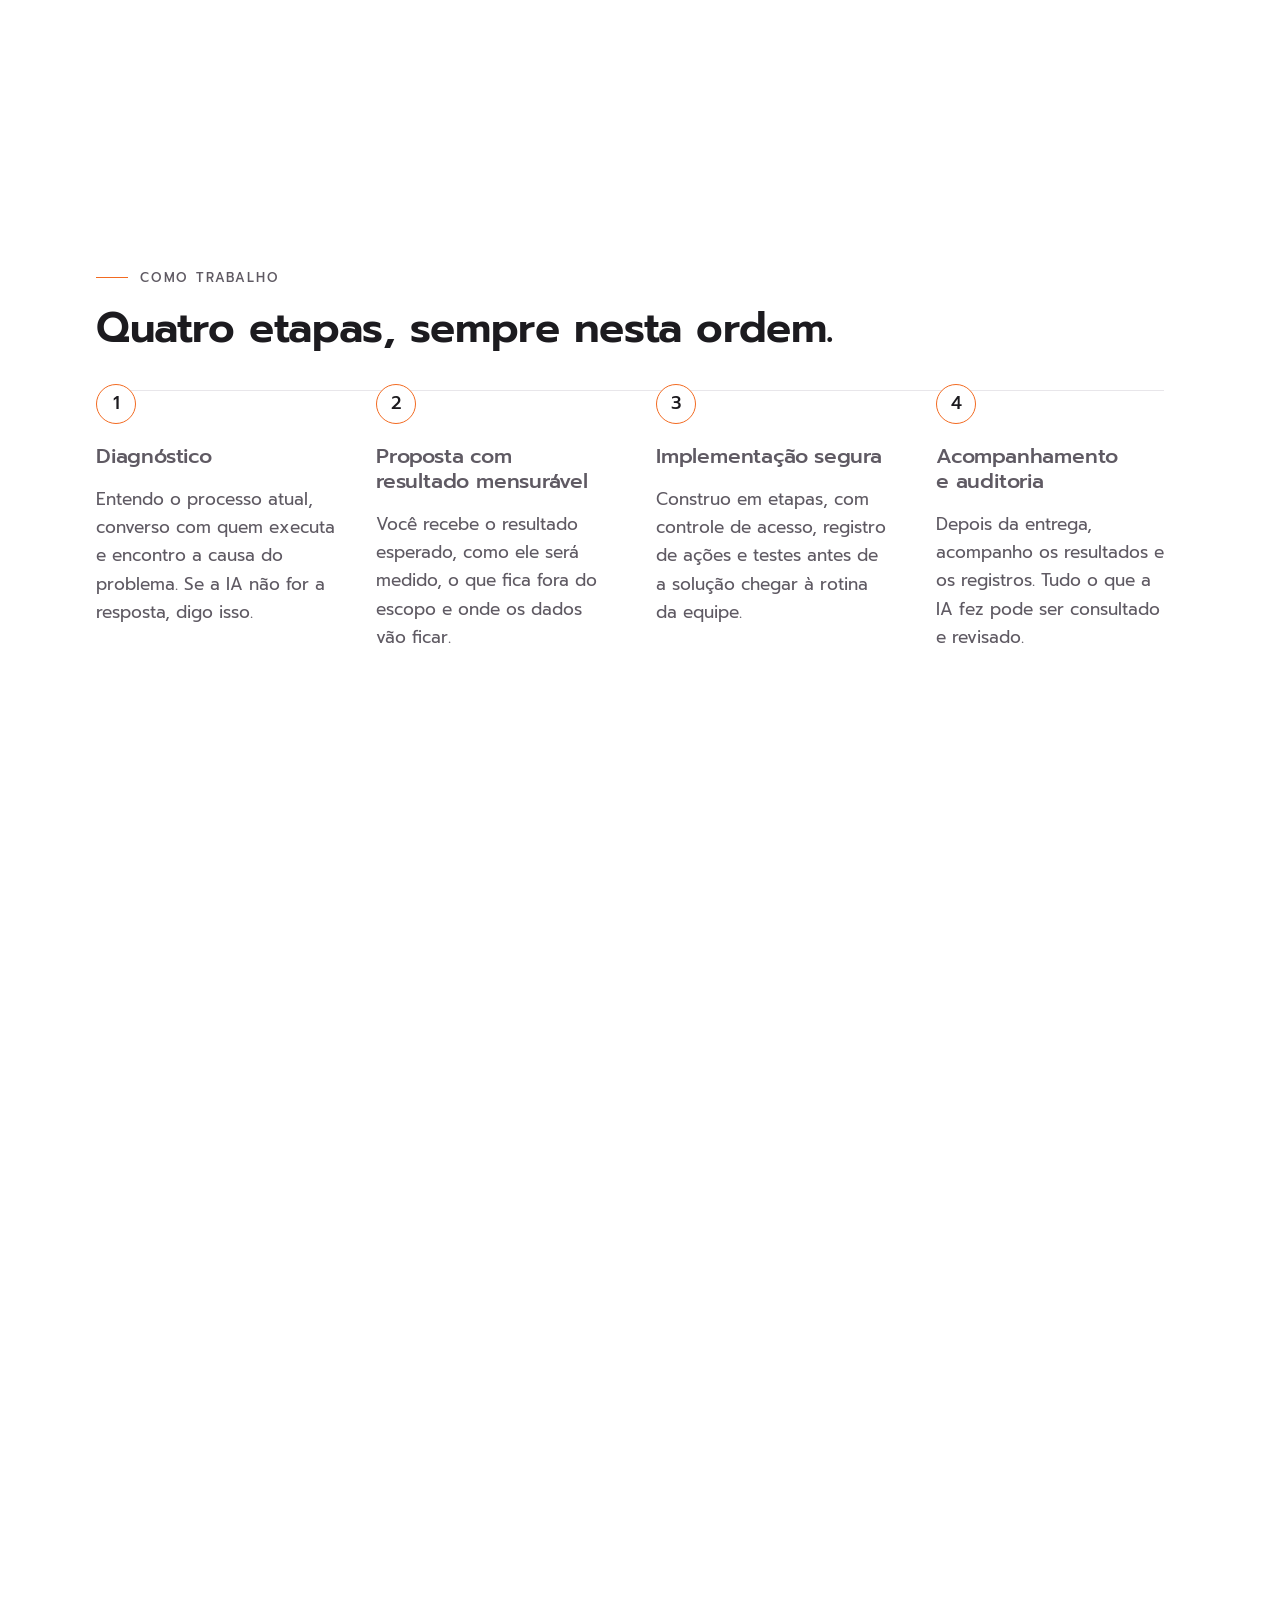
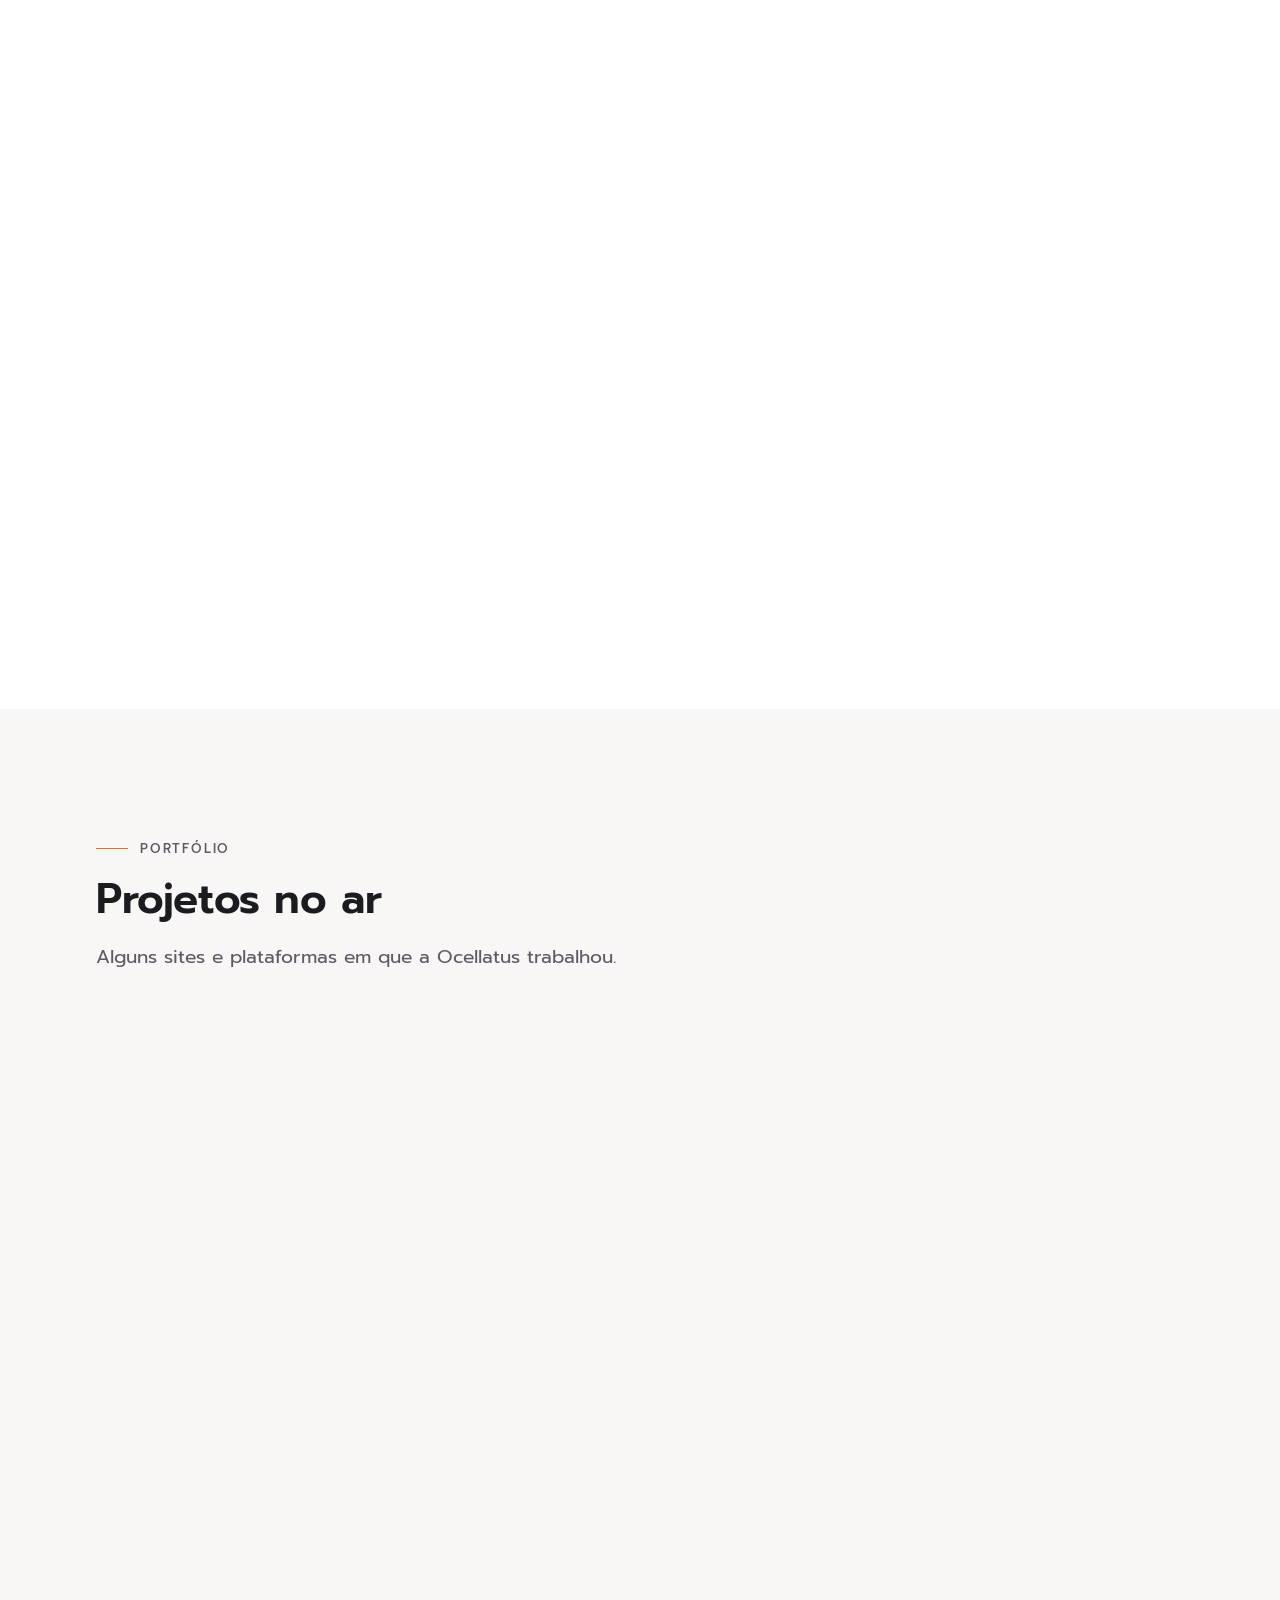
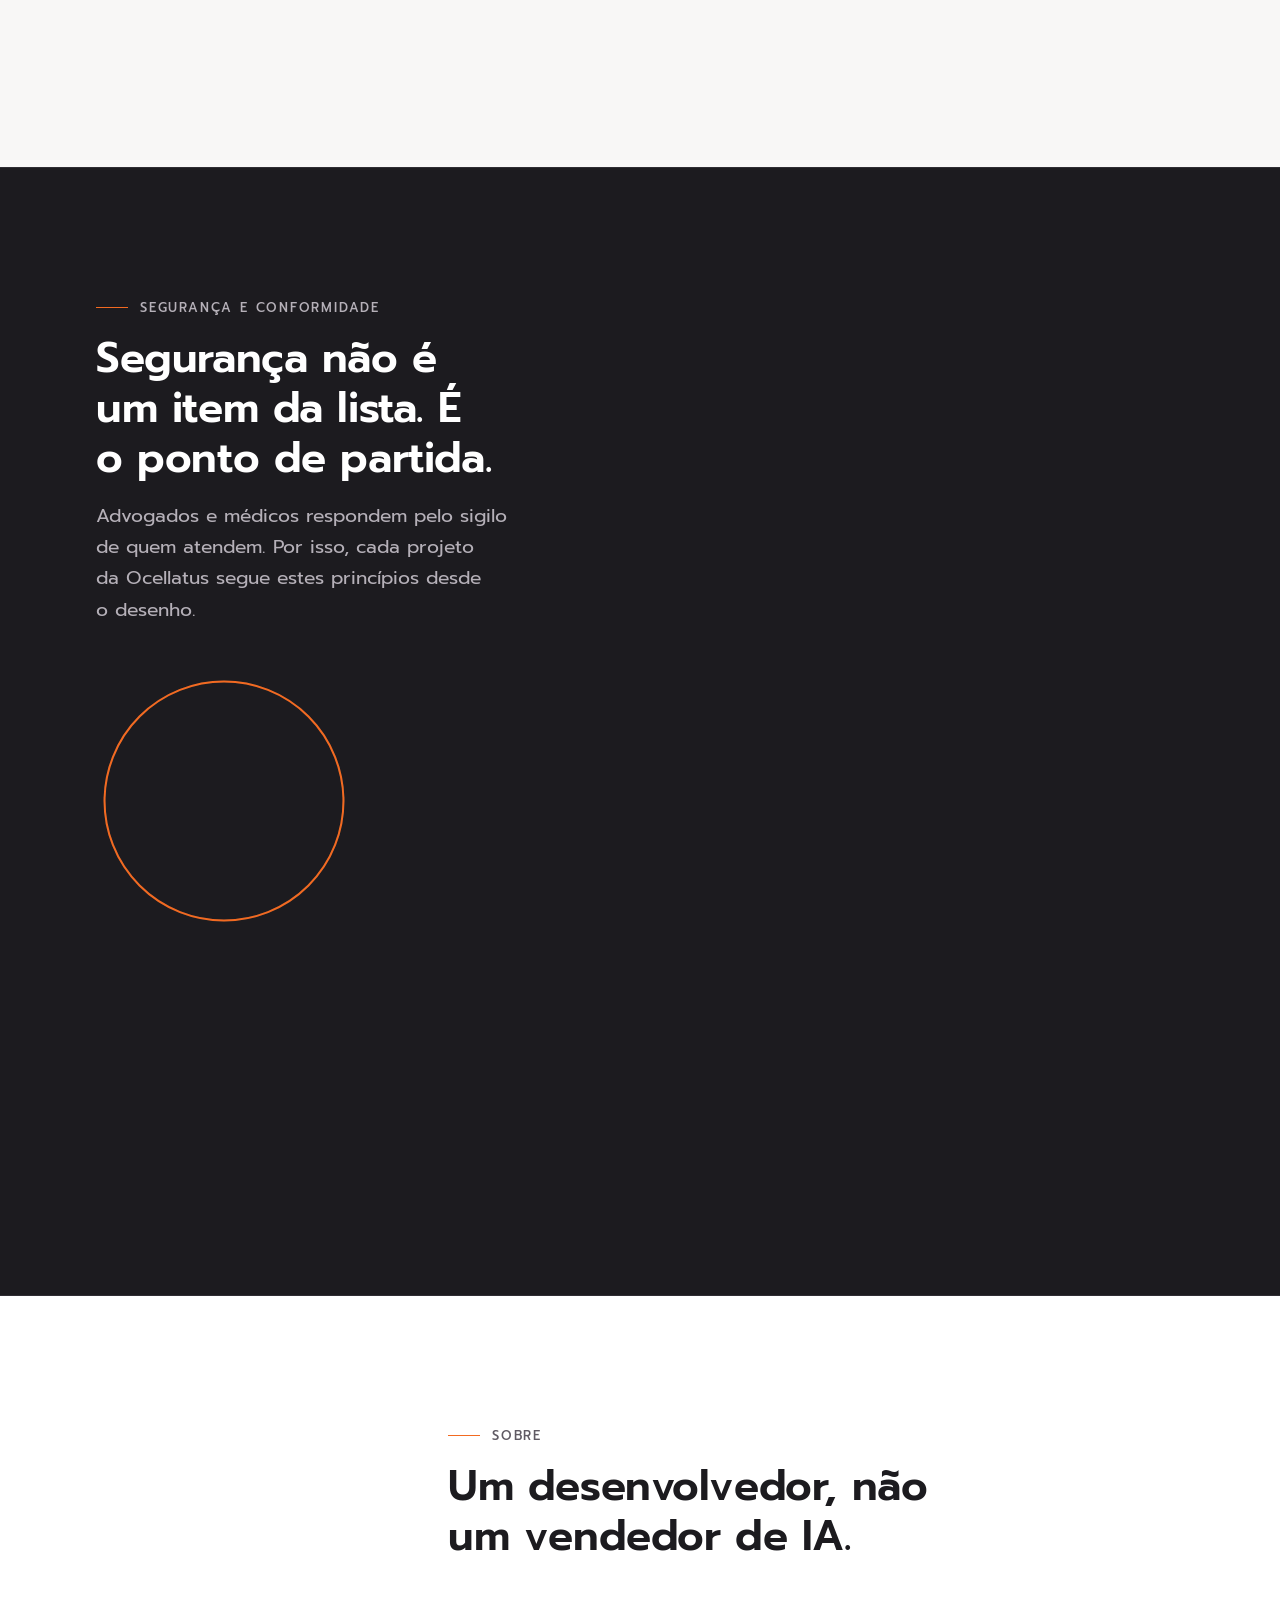
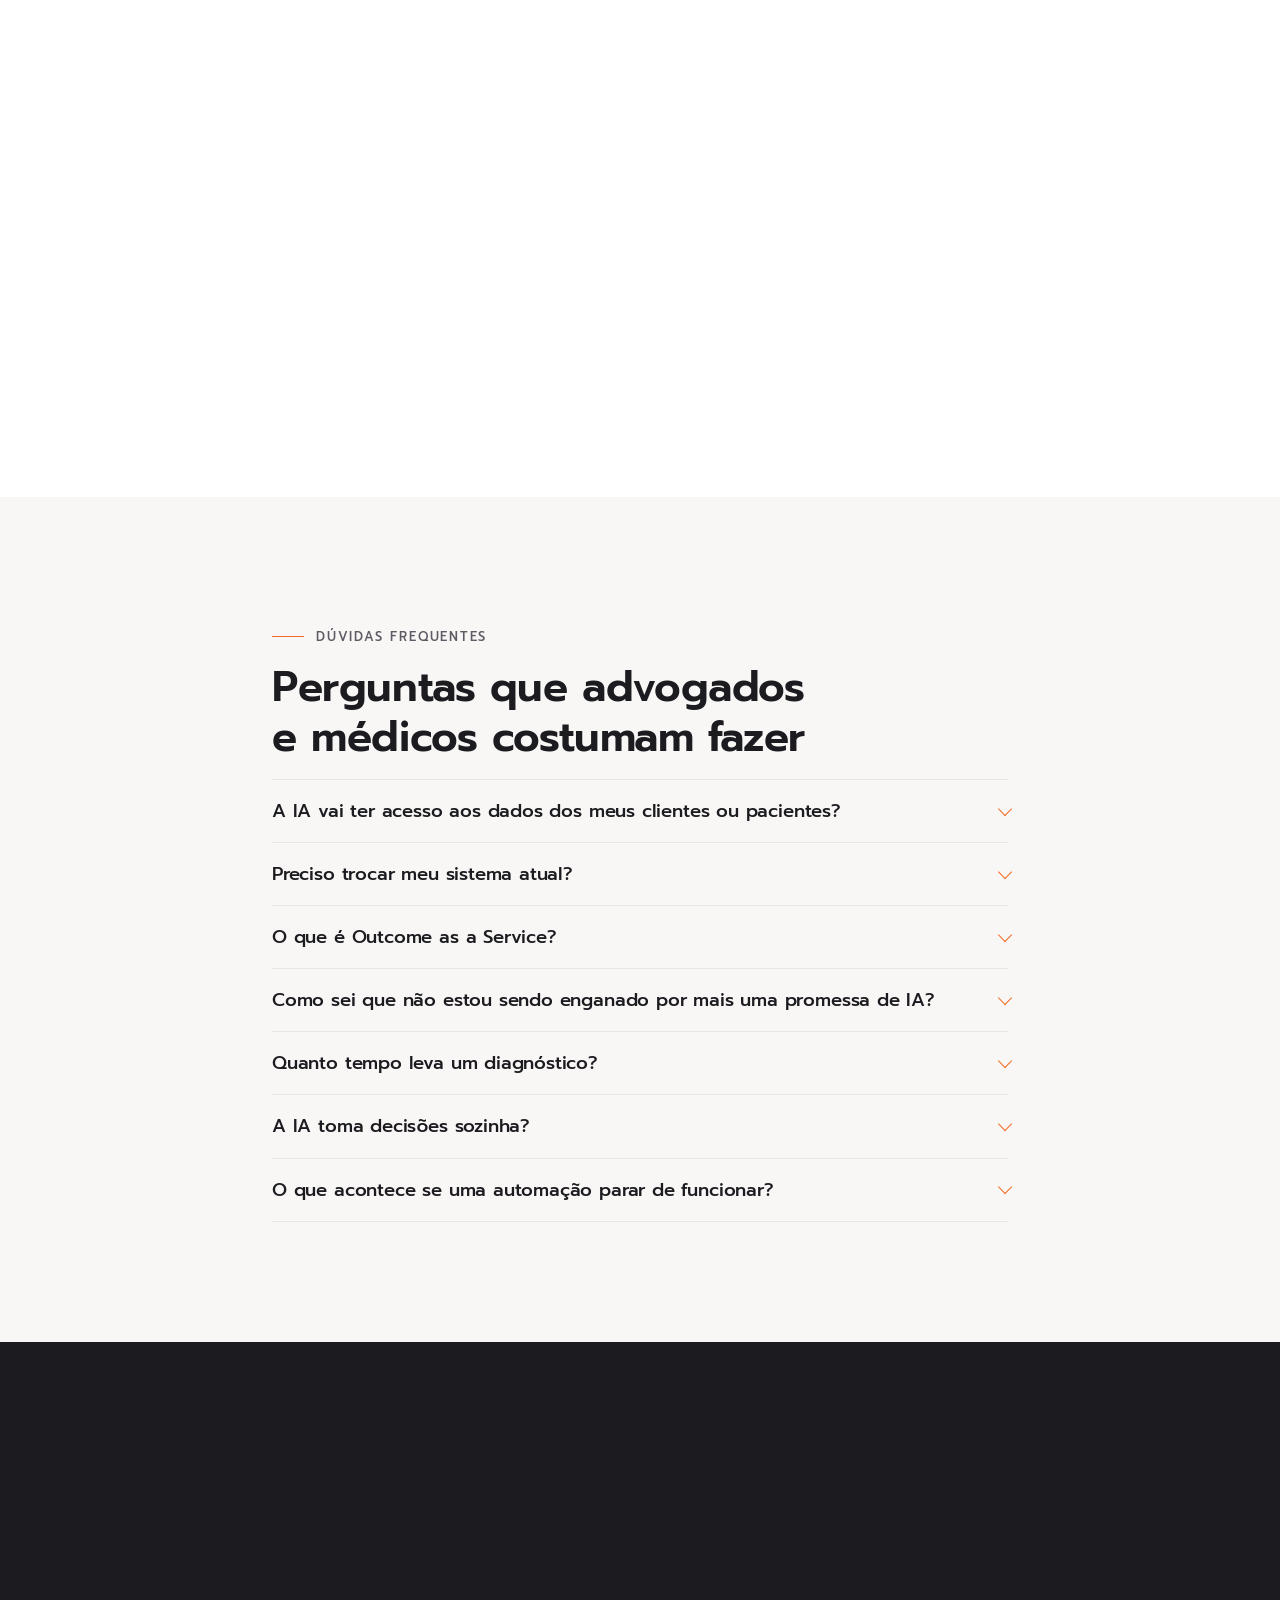
==== commit 72c20343: "Coloca a versão scrollytelling como página principal O index.html passa a usar as cenas de rolagem d" ====
--- a/index.html
+++ b/index.html
@@ -37,8 +37,10 @@
 
   <link rel="preload" href="/assets/fonts/prompt-regular.woff2" as="font" type="font/woff2" crossorigin>
   <link rel="preload" href="/assets/fonts/prompt-semibold.woff2" as="font" type="font/woff2" crossorigin>
+  <script src="/assets/js/cine-init.js"></script>
   <link rel="stylesheet" href="/assets/css/site.css">
-  <script src="/assets/js/site.js" defer></script>
+  <link rel="stylesheet" href="/assets/css/cinema.css">
+  <script src="/assets/js/cinema.js" defer></script>
 
   <script type="application/ld+json">
   {
@@ -218,14 +220,13 @@
 </head>
 <body>
   <a class="pular" href="#conteudo">Pular para o conteúdo</a>
+  <div class="progresso" aria-hidden="true"><span></span></div>
 
   <header class="topo">
     <div class="topo__interno">
       <a class="topo__logo" href="#inicio" aria-label="Ocellatus, voltar ao início">
-        <picture>
-          <source srcset="/assets/img/logo-horizontal-escuro.svg" type="image/svg+xml" media="(prefers-color-scheme: dark)">
-          <img src="/assets/img/logo-horizontal-claro.svg" width="180" height="53" alt="Ocellatus Tecnologia &amp; Desenvolvimento">
-        </picture>
+        <img class="logo-claro" src="/assets/img/logo-horizontal-claro.svg" width="180" height="53" alt="">
+        <img class="logo-escuro" src="/assets/img/logo-horizontal-escuro.svg" width="180" height="53" alt="">
       </a>
       <nav class="topo__nav" aria-label="Seções do site">
         <ul>
@@ -242,47 +243,80 @@
   </header>
 
   <main id="conteudo">
-    <!-- 1. Hero -->
-    <section class="hero" id="inicio" aria-labelledby="titulo-hero">
-      <div class="hero__fundo" aria-hidden="true">
-        <picture>
-          <source srcset="/assets/img/simbolo-escuro.svg" type="image/svg+xml" media="(prefers-color-scheme: dark)">
-          <img src="/assets/img/simbolo-claro.svg" width="108" height="125" alt="" fetchpriority="high">
-        </picture>
-        <svg class="hero__curva" viewBox="0 0 600 600" focusable="false"><circle cx="300" cy="300" r="290" /></svg>
-      </div>
-      <div class="container hero__conteudo">
-        <p class="rotulo">Tecnologia &amp; Desenvolvimento para advocacia e saúde</p>
-        <h1 id="titulo-hero">Agentes de IA seguros e auditáveis para escritórios de advocacia e clínicas médicas.</h1>
-        <p class="hero__sub">Sou desenvolvedor de software de verdade. Primeiro entendo o seu processo, depois construo a solução, com IA quando ela é a resposta e sempre com segurança, LGPD e registro de tudo o que o sistema faz.</p>
-        <div class="acoes">
-          <a class="botao botao--primario" href="https://wa.me/5592992394653?text=Ol%C3%A1%2C%20vim%20pelo%20site%20da%20Ocellatus%20e%20gostaria%20de%20conversar%20sobre%20meu%20escrit%C3%B3rio%2Fminha%20cl%C3%ADnica." rel="noopener noreferrer">Conversar pelo WhatsApp</a>
-        </div>
-        <ul class="hero__pilares" aria-label="Princípios de trabalho">
-          <li>Segurança e LGPD</li>
-          <li>Auditoria de cada ação</li>
-          <li>Escalável</li>
-          <li>Diagnóstico antes da solução</li>
-        </ul>
-      </div>
-    </section>
-
-    <!-- 2. O problema -->
-    <section class="secao secao--alt" id="problema" aria-labelledby="titulo-problema">
-      <div class="container">
-        <p class="rotulo">O problema</p>
-        <h2 id="titulo-problema">Muita promessa de IA. Pouca engenharia por trás.</h2>
-        <p class="intro">Escritórios e clínicas passaram a receber ofertas de “IA que resolve tudo”: prompts vendidos como produto, automações montadas às pressas, ferramentas que ninguém sabe explicar. Na prática, o que costuma aparecer depois é isto:</p>
+
+    <!-- Cena 1. Abertura: o símbolo gira, os anéis se desenham e a câmera mergulha no olho do peixe. -->
+    <section class="cena abertura" id="inicio" data-cena data-tom="escuro" aria-labelledby="titulo-hero">
+      <div class="cena__palco">
+        <div class="abertura__simbolo" aria-hidden="true">
+          <svg class="abertura__aneis" viewBox="0 0 600 600" focusable="false">
+            <circle class="anel anel--1" cx="300" cy="300" r="292" />
+            <circle class="anel anel--2" cx="300" cy="300" r="250" />
+            <circle class="anel anel--3" cx="300" cy="300" r="212" />
+          </svg>
+          <svg class="abertura__peixe" viewBox="-12 -12 108 125" focusable="false">
+            <g transform="translate(-16 -7)">
+              <defs>
+                <clipPath id="ab-c"><circle cx="60" cy="64" r="44"/></clipPath>
+                <mask id="ab-m" maskUnits="userSpaceOnUse" x="0" y="0" width="120" height="120">
+                  <rect width="120" height="120" fill="#fff"/>
+                  <path clip-path="url(#ab-c)" d="M17.5 52.6 A40 40 0 0 0 63.8 20.2" fill="none" stroke="#000" stroke-width="6.5"/>
+                  <circle cx="34" cy="40" r="8.5" fill="#000"/>
+                </mask>
+              </defs>
+              <g mask="url(#ab-m)" fill="#F26A21">
+                <path d="M63.8 20.2 A18 18 0 0 1 93.7 35.7 L72 52 Z"/>
+                <circle cx="60" cy="64" r="44"/>
+              </g>
+              <circle class="abertura__olho" cx="34" cy="40" r="4.2" fill="#FFFFFF"/>
+            </g>
+          </svg>
+        </div>
+
+        <div class="container abertura__texto">
+          <p class="rotulo">Tecnologia &amp; Desenvolvimento para advocacia e saúde</p>
+          <h1 id="titulo-hero" data-palavras>Agentes de IA seguros e auditáveis para escritórios de advocacia e clínicas médicas.</h1>
+          <p class="hero__sub">Sou desenvolvedor de software de verdade. Primeiro entendo o seu processo, depois construo a solução, com IA quando ela é a resposta e sempre com segurança, LGPD e registro de tudo o que o sistema faz.</p>
+          <div class="acoes">
+            <a class="botao botao--primario" href="https://wa.me/5592992394653?text=Ol%C3%A1%2C%20vim%20pelo%20site%20da%20Ocellatus%20e%20gostaria%20de%20conversar%20sobre%20meu%20escrit%C3%B3rio%2Fminha%20cl%C3%ADnica." rel="noopener noreferrer">Conversar pelo WhatsApp</a>
+          </div>
+          <ul class="hero__pilares" aria-label="Princípios de trabalho">
+            <li>Segurança e LGPD</li>
+            <li>Auditoria de cada ação</li>
+            <li>Escalável</li>
+            <li>Diagnóstico antes da solução</li>
+          </ul>
+        </div>
+
+        <p class="abertura__dica" aria-hidden="true"><span></span>Role para continuar</p>
+      </div>
+    </section>
+
+    <!-- Cena 2. Manifesto: a frase acende palavra por palavra. -->
+    <section class="secao--escura" id="problema" aria-labelledby="titulo-problema" data-tom="escuro">
+      <div class="cena manifesto" data-cena>
+        <div class="cena__palco">
+          <div class="container">
+            <p class="rotulo">O problema</p>
+            <h2 id="titulo-problema" class="manifesto__frase" data-palavras>Muita promessa de IA. <span class="manifesto__acento">Pouca engenharia por trás.</span></h2>
+            <p class="intro manifesto__intro">Escritórios e clínicas passaram a receber ofertas de “IA que resolve tudo”: prompts vendidos como produto, automações montadas às pressas, ferramentas que ninguém sabe explicar. Na prática, o que costuma aparecer depois é isto:</p>
+          </div>
+        </div>
+      </div>
+
+      <div class="container problemas">
         <ul class="grade grade--3 lista-problemas">
-          <li class="cartao revelar">
+          <li class="cartao revelar" data-progresso>
+            <span class="problemas__num" aria-hidden="true">01</span>
             <h3>Dados expostos</h3>
             <p>Informações de clientes e pacientes coladas em ferramentas públicas, sem contrato, sem controle de acesso e sem saber onde ficam armazenadas.</p>
           </li>
-          <li class="cartao revelar">
+          <li class="cartao revelar" data-progresso>
+            <span class="problemas__num" aria-hidden="true">02</span>
             <h3>Automações que quebram</h3>
             <p>Fluxos frágeis que param quando um sistema muda de versão. Ninguém percebe até um prazo ou uma consulta se perder.</p>
           </li>
-          <li class="cartao revelar">
+          <li class="cartao revelar" data-progresso>
+            <span class="problemas__num" aria-hidden="true">03</span>
             <h3>Dependência e caixa-preta</h3>
             <p>Soluções presas a uma ferramenta ou a uma pessoa, sem documentação e sem registro do que a IA decidiu e por quê.</p>
           </li>
@@ -291,14 +325,20 @@
       </div>
     </section>
 
-    <!-- 3. Para quem -->
-    <section class="secao" id="para-quem" aria-labelledby="titulo-para-quem">
-      <div class="container">
-        <p class="rotulo">Para quem</p>
-        <h2 id="titulo-para-quem">Conheço a rotina de quem cuida de clientes e pacientes.</h2>
-        <p class="intro">Atendo dois setores que lidam com prazos, volume e informação sigilosa todos os dias. Para cada um, estas são dores comuns e o que dá para fazer com elas.</p>
-        <div class="grade grade--2">
-          <article class="setor revelar" aria-labelledby="titulo-advocacia">
+    <!-- Cena 3. Para quem: título fixo à esquerda, os dois setores passam à direita. -->
+    <section class="secao duo" id="para-quem" aria-labelledby="titulo-para-quem">
+      <div class="container duo__grade">
+        <div class="duo__fixo">
+          <p class="rotulo">Para quem</p>
+          <h2 id="titulo-para-quem">Conheço a rotina de quem cuida de clientes e pacientes.</h2>
+          <p class="intro">Atendo dois setores que lidam com prazos, volume e informação sigilosa todos os dias. Para cada um, estas são dores comuns e o que dá para fazer com elas.</p>
+          <ol class="duo__marcadores" aria-hidden="true">
+            <li data-marca="advocacia">Advocacia</li>
+            <li data-marca="saude">Saúde</li>
+          </ol>
+        </div>
+        <div class="duo__rolagem">
+          <article class="setor revelar" data-setor="advocacia" aria-labelledby="titulo-advocacia">
             <h3 id="titulo-advocacia">Escritórios de advocacia</h3>
             <dl class="dores">
               <div>
@@ -318,7 +358,7 @@
               </div>
             </dl>
           </article>
-          <article class="setor revelar" aria-labelledby="titulo-saude">
+          <article class="setor revelar" data-setor="saude" aria-labelledby="titulo-saude">
             <h3 id="titulo-saude">Clínicas e consultórios médicos</h3>
             <dl class="dores">
               <div>
@@ -342,45 +382,60 @@
       </div>
     </section>
 
-    <!-- 4. Serviços -->
-    <section class="secao secao--alt" id="servicos" aria-labelledby="titulo-servicos">
-      <div class="container">
-        <p class="rotulo">Serviços</p>
-        <h2 id="titulo-servicos">O que a Ocellatus faz</h2>
-        <p class="intro">Seis frentes de trabalho, que podem ser contratadas separadamente ou em conjunto.</p>
-        <ul class="grade grade--3 servicos">
-          <li class="cartao servico revelar" id="diagnostico">
-            <h3>Diagnóstico de processos e análise de causa-raiz</h3>
-            <p>Mapeio como o seu escritório ou a sua clínica funciona hoje e encontro onde está o gargalo de verdade, antes de falar em tecnologia.</p>
-            <p class="exemplo"><span>Exemplo:</span> a clínica acha que precisa de um chatbot, mas o diagnóstico mostra que as faltas vêm de confirmações feitas tarde demais.</p>
-          </li>
-          <li class="cartao servico revelar" id="agentes-de-ia">
-            <h3>Agentes de IA sob medida</h3>
-            <p>Agentes que executam tarefas reais do dia a dia, com limites claros do que podem fazer, registro de cada ação e supervisão humana.</p>
-            <p class="exemplo"><span>Exemplo:</span> um agente lê as publicações do dia, identifica os prazos e prepara a lista para o advogado conferir.</p>
-          </li>
-          <li class="cartao servico revelar" id="automacao">
-            <h3>Melhoria e automação de processos</h3>
-            <p>Otimizo o fluxo de trabalho com ou sem IA. Às vezes a melhor solução é uma regra simples ou uma integração bem feita.</p>
-            <p class="exemplo"><span>Exemplo:</span> acabar com a digitação duplicada entre a agenda da clínica e a planilha de faturamento.</p>
-          </li>
-          <li class="cartao servico revelar" id="integracao">
-            <h3>Integração de sistemas legados com IA</h3>
-            <p>Conecto o sistema que você já usa, como o sistema jurídico, o prontuário eletrônico ou o ERP, a recursos de IA, sem precisar trocar tudo.</p>
-            <p class="exemplo"><span>Exemplo:</span> buscar documentos antigos do escritório em linguagem natural, direto no acervo que já existe.</p>
-          </li>
-          <li class="cartao servico revelar" id="outcome">
-            <h3>Outcome as a Service</h3>
-            <p>Você paga pelo resultado entregue, não por horas trabalhadas nem por licenças. O risco de a solução não funcionar deixa de ser só seu.</p>
-            <p class="exemplo"><span>Exemplo:</span> a clínica paga pelas guias de convênio conferidas antes do envio, e não por um software que talvez ninguém use.</p>
-          </li>
-          <li class="cartao servico revelar" id="transformacao-digital">
-            <h3>Transformação digital</h3>
-            <p>O trabalho que une tudo isso: diagnóstico, automação, IA e integração, planejados em etapas que a sua equipe consegue absorver.</p>
-            <p class="exemplo"><span>Exemplo:</span> um escritório sai de pastas e planilhas para um fluxo digital com prazos, documentos e atendimento conectados.</p>
-          </li>
-        </ul>
-
+    <!-- Cena 4. Serviços: a rolagem vertical move os cartões na horizontal. -->
+    <section class="secao--alt" id="servicos" aria-labelledby="titulo-servicos">
+      <div class="cena trilho" data-cena>
+        <div class="cena__palco">
+          <div class="container trilho__cabeca">
+            <p class="rotulo">Serviços</p>
+            <h2 id="titulo-servicos">O que a Ocellatus faz</h2>
+            <p class="intro">Seis frentes de trabalho, que podem ser contratadas separadamente ou em conjunto.</p>
+          </div>
+          <div class="trilho__janela">
+            <ul class="trilho__faixa servicos">
+              <li class="cartao servico" id="diagnostico">
+                <span class="servico__num" aria-hidden="true">01</span>
+                <h3>Diagnóstico de processos e análise de causa-raiz</h3>
+                <p>Mapeio como o seu escritório ou a sua clínica funciona hoje e encontro onde está o gargalo de verdade, antes de falar em tecnologia.</p>
+                <p class="exemplo"><span>Exemplo:</span> a clínica acha que precisa de um chatbot, mas o diagnóstico mostra que as faltas vêm de confirmações feitas tarde demais.</p>
+              </li>
+              <li class="cartao servico" id="agentes-de-ia">
+                <span class="servico__num" aria-hidden="true">02</span>
+                <h3>Agentes de IA sob medida</h3>
+                <p>Agentes que executam tarefas reais do dia a dia, com limites claros do que podem fazer, registro de cada ação e supervisão humana.</p>
+                <p class="exemplo"><span>Exemplo:</span> um agente lê as publicações do dia, identifica os prazos e prepara a lista para o advogado conferir.</p>
+              </li>
+              <li class="cartao servico" id="automacao">
+                <span class="servico__num" aria-hidden="true">03</span>
+                <h3>Melhoria e automação de processos</h3>
+                <p>Otimizo o fluxo de trabalho com ou sem IA. Às vezes a melhor solução é uma regra simples ou uma integração bem feita.</p>
+                <p class="exemplo"><span>Exemplo:</span> acabar com a digitação duplicada entre a agenda da clínica e a planilha de faturamento.</p>
+              </li>
+              <li class="cartao servico" id="integracao">
+                <span class="servico__num" aria-hidden="true">04</span>
+                <h3>Integração de sistemas legados com IA</h3>
+                <p>Conecto o sistema que você já usa, como o sistema jurídico, o prontuário eletrônico ou o ERP, a recursos de IA, sem precisar trocar tudo.</p>
+                <p class="exemplo"><span>Exemplo:</span> buscar documentos antigos do escritório em linguagem natural, direto no acervo que já existe.</p>
+              </li>
+              <li class="cartao servico" id="outcome">
+                <span class="servico__num" aria-hidden="true">05</span>
+                <h3>Outcome as a Service</h3>
+                <p>Você paga pelo resultado entregue, não por horas trabalhadas nem por licenças. O risco de a solução não funcionar deixa de ser só seu.</p>
+                <p class="exemplo"><span>Exemplo:</span> a clínica paga pelas guias de convênio conferidas antes do envio, e não por um software que talvez ninguém use.</p>
+              </li>
+              <li class="cartao servico" id="transformacao-digital">
+                <span class="servico__num" aria-hidden="true">06</span>
+                <h3>Transformação digital</h3>
+                <p>O trabalho que une tudo isso: diagnóstico, automação, IA e integração, planejados em etapas que a sua equipe consegue absorver.</p>
+                <p class="exemplo"><span>Exemplo:</span> um escritório sai de pastas e planilhas para um fluxo digital com prazos, documentos e atendimento conectados.</p>
+              </li>
+            </ul>
+          </div>
+          <div class="container trilho__barra" aria-hidden="true"><span></span></div>
+        </div>
+      </div>
+
+      <div class="container trilho__depois">
         <aside class="definicao revelar" id="outcome-as-a-service" aria-labelledby="titulo-oaas">
           <h3 id="titulo-oaas">O que é Outcome as a Service?</h3>
           <p><strong>Outcome as a Service (resultado como serviço) é um modelo de contratação em que o cliente paga pelo resultado entregue, e não pelas horas trabalhadas ou pelas licenças de software.</strong> O resultado é definido e medido junto com o cliente antes do início do projeto.</p>
@@ -390,58 +445,63 @@
       </div>
     </section>
 
-    <!-- 5. Como trabalho -->
-    <section class="secao" id="como-trabalho" aria-labelledby="titulo-como">
-      <div class="container">
-        <p class="rotulo">Como trabalho</p>
-        <h2 id="titulo-como">Quatro etapas, sempre nesta ordem.</h2>
-        <ol class="etapas">
-          <li class="etapa revelar">
-            <h3>Diagnóstico</h3>
-            <p>Entendo o processo atual, converso com quem executa e encontro a causa do problema. Se a IA não for a resposta, digo isso.</p>
-          </li>
-          <li class="etapa revelar">
-            <h3>Proposta com resultado mensurável</h3>
-            <p>Você recebe o resultado esperado, como ele será medido, o que fica fora do escopo e onde os dados vão ficar.</p>
-          </li>
-          <li class="etapa revelar">
-            <h3>Implementação segura</h3>
-            <p>Construo em etapas, com controle de acesso, registro de ações e testes antes de a solução chegar à rotina da equipe.</p>
-          </li>
-          <li class="etapa revelar">
-            <h3>Acompanhamento e auditoria</h3>
-            <p>Depois da entrega, acompanho os resultados e os registros. Tudo o que a IA fez pode ser consultado e revisado.</p>
-          </li>
-        </ol>
-      </div>
-    </section>
-
-    <!-- Portfólio -->
+    <!-- Cena 5. Como trabalho: a linha avança e acende cada etapa. -->
+    <section class="cena etapas-cena" id="como-trabalho" data-cena aria-labelledby="titulo-como">
+      <div class="cena__palco">
+        <div class="container">
+          <p class="rotulo">Como trabalho</p>
+          <h2 id="titulo-como">Quatro etapas, sempre nesta ordem.</h2>
+          <div class="etapas-cena__trilha">
+            <span class="etapas-cena__linha" aria-hidden="true"><span></span></span>
+            <ol class="etapas">
+              <li class="etapa">
+                <h3>Diagnóstico</h3>
+                <p>Entendo o processo atual, converso com quem executa e encontro a causa do problema. Se a IA não for a resposta, digo isso.</p>
+              </li>
+              <li class="etapa">
+                <h3>Proposta com resultado mensurável</h3>
+                <p>Você recebe o resultado esperado, como ele será medido, o que fica fora do escopo e onde os dados vão ficar.</p>
+              </li>
+              <li class="etapa">
+                <h3>Implementação segura</h3>
+                <p>Construo em etapas, com controle de acesso, registro de ações e testes antes de a solução chegar à rotina da equipe.</p>
+              </li>
+              <li class="etapa">
+                <h3>Acompanhamento e auditoria</h3>
+                <p>Depois da entrega, acompanho os resultados e os registros. Tudo o que a IA fez pode ser consultado e revisado.</p>
+              </li>
+            </ol>
+          </div>
+        </div>
+      </div>
+    </section>
+
+    <!-- Cena 6. Portfólio: cartões em profundidade. -->
     <section class="secao secao--alt" id="portfolio" aria-labelledby="titulo-portfolio">
       <div class="container">
         <p class="rotulo">Portfólio</p>
         <h2 id="titulo-portfolio">Projetos no ar</h2>
         <p class="intro">Alguns sites e plataformas em que a Ocellatus trabalhou.</p>
         <ul class="grade grade--2 portfolio">
-          <li class="cartao projeto revelar">
+          <li class="cartao projeto revelar" data-progresso>
             <p class="projeto__tipo">Advocacia empresarial · Manaus (AM)</p>
             <h3>Assis &amp; Pereira Advogados</h3>
             <p>Site do escritório, com áreas de atuação, perfis dos advogados, perguntas frequentes, formulário de contato e atendimento pelo WhatsApp.</p>
             <p class="projeto__link"><a href="https://www.assisepereira.com.br/" target="_blank" rel="noopener noreferrer">assisepereira.com.br<span class="visualmente-oculto"> (abre em nova aba)</span></a></p>
           </li>
-          <li class="cartao projeto revelar">
+          <li class="cartao projeto revelar" data-progresso>
             <p class="projeto__tipo">Marketing e tecnologia para advocacia</p>
             <h3>ADV tá ON Hub Digital</h3>
             <p>Site do hub que cria sites, gerencia campanhas e implanta automações e ferramentas de IA para escritórios, com apresentação das soluções e pedido de proposta.</p>
             <p class="projeto__link"><a href="https://advtaon.com/" target="_blank" rel="noopener noreferrer">advtaon.com<span class="visualmente-oculto"> (abre em nova aba)</span></a></p>
           </li>
-          <li class="cartao projeto revelar">
+          <li class="cartao projeto revelar" data-progresso>
             <p class="projeto__tipo">Portal de notícias · Manaus (AM)</p>
             <h3>Portal Cabocla</h3>
             <p>Portal de notícias de Manaus e do Amazonas, com editorias, colunistas, guia de empresas, mídia kit e cadastro na newsletter.</p>
             <p class="projeto__link"><a href="https://portalcabocla.com.br/" target="_blank" rel="noopener noreferrer">portalcabocla.com.br<span class="visualmente-oculto"> (abre em nova aba)</span></a></p>
           </li>
-          <li class="cartao projeto revelar">
+          <li class="cartao projeto revelar" data-progresso>
             <p class="projeto__tipo">Plataforma jurídica</p>
             <h3>FarolJuris</h3>
             <p>Plataforma que consulta, monitora e exporta intimações, citações e editais publicados no Diário de Justiça Eletrônico Nacional (DJEN).</p>
@@ -451,13 +511,22 @@
       </div>
     </section>
 
-    <!-- 6. Segurança e conformidade -->
-    <section class="secao secao--escura" id="seguranca" aria-labelledby="titulo-seguranca">
-      <div class="container">
-        <p class="rotulo">Segurança e conformidade</p>
-        <h2 id="titulo-seguranca">Segurança não é um item da lista. É o ponto de partida.</h2>
-        <p class="intro">Advogados e médicos respondem pelo sigilo de quem atendem. Por isso, cada projeto da Ocellatus segue estes princípios desde o desenho.</p>
-        <ul class="grade grade--3 garantias">
+    <!-- Cena 7. Segurança: o anel se fecha em volta do olho enquanto os princípios passam. -->
+    <section class="secao secao--escura duo seguranca" id="seguranca" data-progresso data-tom="escuro" aria-labelledby="titulo-seguranca">
+      <div class="container duo__grade">
+        <div class="duo__fixo">
+          <p class="rotulo">Segurança e conformidade</p>
+          <h2 id="titulo-seguranca">Segurança não é um item da lista. É o ponto de partida.</h2>
+          <p class="intro">Advogados e médicos respondem pelo sigilo de quem atendem. Por isso, cada projeto da Ocellatus segue estes princípios desde o desenho.</p>
+          <div class="seguranca__selo" aria-hidden="true">
+            <svg viewBox="0 0 600 600" focusable="false">
+              <circle class="seguranca__trilha" cx="300" cy="300" r="280" />
+              <circle class="seguranca__anel" cx="300" cy="300" r="280" />
+            </svg>
+            <img src="/assets/img/simbolo-escuro.svg" width="108" height="125" alt="" loading="lazy" decoding="async">
+          </div>
+        </div>
+        <ul class="duo__rolagem garantias">
           <li class="revelar">
             <h3>LGPD desde o desenho</h3>
             <p>Cada projeto começa definindo quais dados são necessários, para qual finalidade e por quanto tempo. O que não é necessário não é coletado.</p>
@@ -484,14 +553,13 @@
             <p>Decisões que afetam clientes ou pacientes passam por uma pessoa. A IA prepara, o profissional decide.</p>
           </li>
         </ul>
-        <!-- Espaço reservado: selos ou certificações só entram aqui se forem reais e verificáveis. -->
-      </div>
-    </section>
-
-    <!-- 7. Sobre -->
+      </div>
+    </section>
+
+    <!-- Cena 8. Sobre: a foto se abre a partir de um círculo. -->
     <section class="secao" id="sobre" aria-labelledby="titulo-sobre">
       <div class="container sobre">
-        <figure class="sobre__foto">
+        <figure class="sobre__foto" data-progresso>
           <picture>
             <source srcset="/assets/img/fundador.avif" type="image/avif">
             <img src="/assets/img/fundador.webp" width="400" height="400" alt="Samuelson Brito, fundador da Ocellatus" loading="lazy" decoding="async">
@@ -500,15 +568,15 @@
         <div class="sobre__texto">
           <p class="rotulo">Sobre</p>
           <h2 id="titulo-sobre">Um desenvolvedor, não um vendedor de IA.</h2>
-          <p><strong>A Ocellatus é uma empresa de software de Manaus (AM) especializada em agentes de IA seguros e auditáveis para escritórios de advocacia e clínicas médicas.</strong> Foi fundada por Samuelson Brito, desenvolvedor de software.</p>
-          <p>Escrevo software de verdade e uso IA como ferramenta, não como truque. Em eventos do setor, vi muitos empresários pagarem por promessas, prompts e automações frágeis. A Ocellatus existe para ser o contraponto técnico e honesto.</p>
-          <p>Programo desde 2012. Nesses mais de dez anos, desenvolvi sistemas para o setor bancário, portuário e de logística, para marketing digital, para a área jurídica e de recursos humanos, além de integrações com sistemas de ponto. Conheço IA pelo lado da engenharia, não do discurso.</p>
-          <p class="sobre__nome">O nome vem do <i lang="la">Astronotus ocellatus</i>, o peixe Oscar, que junto com a letra O forma o símbolo da marca.</p>
-        </div>
-      </div>
-    </section>
-
-    <!-- 8. FAQ -->
+          <p class="revelar"><strong>A Ocellatus é uma empresa de software de Manaus (AM) especializada em agentes de IA seguros e auditáveis para escritórios de advocacia e clínicas médicas.</strong> Foi fundada por Samuelson Brito, desenvolvedor de software.</p>
+          <p class="revelar">Escrevo software de verdade e uso IA como ferramenta, não como truque. Em eventos do setor, vi muitos empresários pagarem por promessas, prompts e automações frágeis. A Ocellatus existe para ser o contraponto técnico e honesto.</p>
+          <p class="revelar">Programo desde 2012. Nesses mais de dez anos, desenvolvi sistemas para o setor bancário, portuário e de logística, para marketing digital, para a área jurídica e de recursos humanos, além de integrações com sistemas de ponto. Conheço IA pelo lado da engenharia, não do discurso.</p>
+          <p class="sobre__nome revelar">O nome vem do <i lang="la">Astronotus ocellatus</i>, o peixe Oscar, que junto com a letra O forma o símbolo da marca.</p>
+        </div>
+      </div>
+    </section>
+
+    <!-- FAQ -->
     <section class="secao secao--alt" id="faq" aria-labelledby="titulo-faq">
       <div class="container container--estreito">
         <p class="rotulo">Dúvidas frequentes</p>
@@ -546,19 +614,22 @@
       </div>
     </section>
 
-    <!-- 9. Contato -->
-    <section class="secao contato" id="contato" aria-labelledby="titulo-contato">
-      <div class="container container--estreito">
-        <p class="rotulo">Contato</p>
-        <h2 id="titulo-contato">Vamos conversar sobre o seu escritório ou a sua clínica.</h2>
-        <p class="intro">A primeira conversa serve para entender o seu cenário. Sem compromisso e sem apresentação de vendas.</p>
-        <div class="acoes acoes--centro">
-          <a class="botao botao--primario" href="https://wa.me/5592992394653?text=Ol%C3%A1%2C%20vim%20pelo%20site%20da%20Ocellatus%20e%20gostaria%20de%20conversar%20sobre%20meu%20escrit%C3%B3rio%2Fminha%20cl%C3%ADnica." rel="noopener noreferrer">Conversar pelo WhatsApp</a>
-        </div>
-        <ul class="contato__lista">
-          <li><span>WhatsApp</span> <a href="https://wa.me/5592992394653" rel="noopener noreferrer">+55 92 99239-4653</a></li>
-          <li><span>LinkedIn</span> <a href="https://www.linkedin.com/company/145250750/" rel="noopener noreferrer">Ocellatus no LinkedIn</a></li>
-        </ul>
+    <!-- Cena final. Contato: o círculo laranja da marca cresce e vira o fundo do convite. -->
+    <section class="cena final" id="contato" data-cena data-tom="escuro" aria-labelledby="titulo-contato">
+      <div class="cena__palco">
+        <span class="final__disco" aria-hidden="true"></span>
+        <div class="container container--estreito contato">
+          <p class="rotulo">Contato</p>
+          <h2 id="titulo-contato">Vamos conversar sobre o seu escritório ou a sua clínica.</h2>
+          <p class="intro">A primeira conversa serve para entender o seu cenário. Sem compromisso e sem apresentação de vendas.</p>
+          <div class="acoes acoes--centro">
+            <a class="botao botao--primario" href="https://wa.me/5592992394653?text=Ol%C3%A1%2C%20vim%20pelo%20site%20da%20Ocellatus%20e%20gostaria%20de%20conversar%20sobre%20meu%20escrit%C3%B3rio%2Fminha%20cl%C3%ADnica." rel="noopener noreferrer">Conversar pelo WhatsApp</a>
+          </div>
+          <ul class="contato__lista">
+            <li><span>WhatsApp</span> <a href="https://wa.me/5592992394653" rel="noopener noreferrer">+55 92 99239-4653</a></li>
+            <li><span>LinkedIn</span> <a href="https://www.linkedin.com/company/145250750/" rel="noopener noreferrer">Ocellatus no LinkedIn</a></li>
+          </ul>
+        </div>
       </div>
     </section>
   </main>
--- a/assets/css/cinema.css
+++ b/assets/css/cinema.css
@@ -0,0 +1,496 @@
+/* ==========================================================================
+   Ocellatus — versão scrollytelling (camada sobre site.css)
+
+   Três camadas, nesta ordem:
+   1. Base: layout estático, que vale sem JavaScript e com movimento reduzido.
+   2. .cine: ligado por cine-init.js quando não há pedido de movimento reduzido.
+   3. Cenas fixas (pin): só em telas com altura suficiente para caber cada cena.
+
+   O JavaScript só escreve números: --p (avanço da cena fixa, 0 a 1),
+   --v (avanço de um elemento que atravessa a tela) e --rolagem (página toda).
+   Tudo o que se move usa transform, opacity ou clip-path.
+   ========================================================================== */
+
+:root {
+  --curva: cubic-bezier(0.22, 1, 0.36, 1);
+  --topo-altura: 4.1rem;
+}
+
+/* --------------------------------------------------------------------------
+   1. Base
+   -------------------------------------------------------------------------- */
+.progresso { display: none; }
+.logo-escuro { display: none; }
+@media (prefers-color-scheme: dark) {
+  .logo-claro { display: none; }
+  .logo-escuro { display: block; }
+}
+
+/* Abertura (sempre escura, nos dois temas) */
+.abertura {
+  --fundo: var(--grafite);
+  --titulo: var(--branco);
+  --texto: var(--cinza-200);
+  --texto-suave: var(--cinza-400);
+  --linha: var(--cinza-800);
+  position: relative;
+  overflow: clip;
+  background: var(--grafite);
+  color: var(--texto);
+}
+.abertura .cena__palco {
+  position: relative;
+  display: grid;
+  align-content: center;
+  gap: 2.5rem;
+  padding-block: clamp(3rem, 10vw, 6rem) clamp(3.5rem, 9vw, 6rem);
+}
+.abertura__simbolo {
+  position: relative;
+  justify-self: center;
+  width: min(15rem, 56vw);
+  aspect-ratio: 1;
+  display: grid;
+  place-items: center;
+}
+.abertura__aneis { position: absolute; inset: 0; width: 100%; height: 100%; overflow: visible; }
+.anel { fill: none; stroke: var(--laranja); stroke-width: 1.2; vector-effect: non-scaling-stroke; }
+.anel--1 { opacity: 0.9; stroke-dasharray: 1400 435; }
+.anel--2 { opacity: 0.35; stroke-dasharray: 4 14; }
+.anel--3 { opacity: 0.18; }
+.abertura__peixe { position: relative; width: 52%; height: auto; overflow: visible; }
+.abertura h1 { max-width: 20ch; margin-bottom: 1.5rem; }
+.abertura .hero__sub { max-width: 38rem; }
+.abertura .hero__pilares { margin-top: 2.5rem; }
+.abertura__dica { display: none; }
+
+/* Manifesto */
+.manifesto .cena__palco { padding-block: var(--secao-y) clamp(2rem, 5vw, 3rem); }
+.manifesto__frase {
+  max-width: 16ch;
+  font-size: clamp(2.3rem, 1.2rem + 5.4vw, 5.6rem);
+  line-height: 1.04;
+  letter-spacing: -0.035em;
+  margin-bottom: clamp(1.5rem, 4vw, 2.5rem);
+}
+.manifesto__acento { color: var(--laranja); }
+.problemas { padding-bottom: var(--secao-y); }
+.problemas__num {
+  display: block;
+  margin-bottom: 1.25rem;
+  color: var(--laranja);
+  font-size: 0.85rem;
+  font-weight: 500;
+  letter-spacing: 0.12em;
+}
+.secao--escura .lista-problemas .cartao { background: color-mix(in srgb, var(--branco) 3%, transparent); }
+.lista-problemas .cartao::before { display: none; }
+.lista-problemas .cartao { padding-top: clamp(1.5rem, 4vw, 2rem); }
+.secao--escura .destaque { color: var(--branco); }
+
+/* Para quem e Segurança: duas colunas, título parado e conteúdo passando */
+.duo__grade { display: grid; gap: clamp(2rem, 5vw, 3rem); }
+.duo__rolagem { display: grid; gap: clamp(1rem, 3vw, 1.5rem); }
+.duo__marcadores { display: none; }
+
+/* Serviços */
+#servicos { padding-bottom: var(--secao-y); }
+.trilho .cena__palco { padding-top: var(--secao-y); }
+.trilho__faixa { display: grid; gap: clamp(1rem, 3vw, 1.5rem); padding-inline: var(--gutter); max-width: var(--container); margin-inline: auto; }
+.servico__num { color: var(--texto-suave); font-size: 0.85rem; font-weight: 500; letter-spacing: 0.12em; margin-bottom: 1rem; }
+.servico { gap: 0; }
+.trilho__barra { display: none; }
+.trilho__depois .definicao { margin-top: clamp(2rem, 5vw, 3rem); }
+
+/* Como trabalho */
+.etapas-cena .cena__palco { padding-block: var(--secao-y); }
+.etapas-cena__linha { display: none; }
+
+/* Segurança */
+.seguranca__selo { display: none; }
+.seguranca .garantias li { padding-top: 1.25rem; border-top: 1px solid var(--acento); }
+
+/* Sobre */
+.sobre__foto { position: relative; }
+
+/* Contato */
+.final .cena__palco { position: relative; padding-block: var(--secao-y); }
+.final__disco { display: none; }
+
+@media (min-width: 40rem) {
+  .trilho__faixa { grid-template-columns: repeat(2, minmax(0, 1fr)); }
+}
+
+@media (min-width: 56rem) {
+  .abertura .cena__palco { grid-template-columns: minmax(0, 1fr) minmax(0, 0.8fr); max-width: var(--container); margin-inline: auto; padding-inline: var(--gutter); }
+  .abertura__texto { grid-row: 1; grid-column: 1; padding-inline: 0; }
+  .abertura__simbolo { grid-row: 1; grid-column: 2; width: min(28rem, 34vw); }
+  .duo__grade { grid-template-columns: minmax(0, 0.9fr) minmax(0, 1.1fr); gap: clamp(3rem, 6vw, 6rem); align-items: start; }
+  .duo__fixo { position: sticky; top: calc(var(--topo-altura) + 2.5rem); }
+  .duo__marcadores { display: flex; gap: 0.5rem; margin-top: 2rem; }
+  .seguranca .duo__rolagem { grid-template-columns: 1fr; }
+  .seguranca__selo { display: grid; place-items: center; position: relative; width: min(16rem, 22vw); aspect-ratio: 1; margin-top: 2.5rem; }
+  .seguranca__selo svg { position: absolute; inset: 0; width: 100%; height: 100%; transform: rotate(-90deg); }
+  .seguranca__selo circle { fill: none; stroke-width: 2; vector-effect: non-scaling-stroke; }
+  .seguranca__trilha { stroke: var(--cinza-800); }
+  .seguranca__anel { stroke: var(--laranja); stroke-dasharray: 1760; stroke-dashoffset: 0; }
+  .seguranca__selo img { width: 42%; }
+  .trilho__faixa { grid-template-columns: repeat(3, minmax(0, 1fr)); }
+}
+
+/* --------------------------------------------------------------------------
+   2. Modo cinematográfico (com JS e sem movimento reduzido)
+   -------------------------------------------------------------------------- */
+.cine .progresso {
+  display: block;
+  position: fixed;
+  inset: 0 0 auto;
+  z-index: 60;
+  height: 2px;
+  pointer-events: none;
+}
+.cine .progresso span {
+  display: block;
+  height: 100%;
+  background: var(--laranja);
+  transform-origin: 0 50%;
+  transform: scaleX(var(--rolagem, 0));
+}
+
+/* Cabeçalho flutua sobre as cenas e troca de tom conforme o fundo */
+.cine .topo {
+  position: fixed;
+  inset: 0 0 auto;
+  transition: background-color 250ms ease, border-color 250ms ease;
+}
+.cine .topo--escuro { background: color-mix(in srgb, var(--grafite) 72%, transparent); border-bottom-color: transparent; }
+.cine .topo--escuro .logo-claro { display: none; }
+.cine .topo--escuro .logo-escuro { display: block; }
+.cine .topo--escuro .topo__nav a { color: var(--cinza-200); }
+.cine .topo--escuro .topo__nav a:hover { color: var(--branco); }
+.cine #inicio .cena__palco { padding-top: calc(var(--topo-altura) + clamp(2rem, 6vw, 4rem)); }
+
+/* Entrada do título principal, palavra por palavra, ao carregar */
+.cine .abertura h1 .palavra {
+  display: inline-block;
+  animation: subir 900ms var(--curva) backwards;
+  animation-delay: calc(var(--i) * 45ms + 150ms);
+}
+.cine .abertura .rotulo,
+.cine .abertura .hero__sub,
+.cine .abertura .acoes,
+.cine .abertura .hero__pilares { animation: aparecer 900ms var(--curva) backwards; }
+.cine .abertura .rotulo { animation-delay: 50ms; }
+.cine .abertura .hero__sub { animation-delay: 700ms; }
+.cine .abertura .acoes { animation-delay: 850ms; }
+.cine .abertura .hero__pilares { animation-delay: 1000ms; }
+.cine .anel--1 { stroke-dasharray: 1835; animation: desenhar 2200ms var(--curva) 200ms both; }
+.cine .abertura__peixe { animation: surgir 1400ms var(--curva) backwards; }
+
+@keyframes subir { from { opacity: 0; transform: translateY(0.6em); } }
+@keyframes aparecer { from { opacity: 0; transform: translateY(12px); } }
+@keyframes surgir { from { opacity: 0; transform: scale(0.85) rotate(-12deg); } }
+@keyframes desenhar { from { stroke-dashoffset: 1835; } to { stroke-dashoffset: 0; } }
+
+/* Revelações e profundidade (valem em qualquer altura de tela) */
+.cine .portfolio .projeto {
+  transform: translateY(calc((0.5 - var(--v, 0.5)) * var(--vel, 40px)));
+}
+.cine .portfolio .projeto:nth-child(even) { --vel: 90px; }
+.cine .portfolio .projeto.revelar:not(.visivel) { transform: translateY(calc((0.5 - var(--v, 0.5)) * var(--vel, 40px) + 24px)); }
+.cine .portfolio .projeto.revelar { transition: opacity 700ms ease, transform 120ms linear; }
+
+.cine .sobre__foto img {
+  clip-path: circle(calc(clamp(0.08, var(--v, 1) * 2.4 - 0.35, 0.75) * 100%) at 50% 50%);
+  transform: scale(calc(1.12 - clamp(0, var(--v, 1) * 2 - 0.3, 1) * 0.12));
+}
+.cine .sobre__foto::before {
+  content: "";
+  position: absolute;
+  inset: -6%;
+  border: 1px solid var(--laranja);
+  border-radius: 50%;
+  opacity: calc(1 - clamp(0, var(--v, 1) * 2.4 - 0.6, 1));
+  transform: scale(calc(0.6 + clamp(0, var(--v, 1) * 2.4 - 0.35, 1) * 0.5));
+  pointer-events: none;
+}
+.cine .sobre__foto picture { display: block; overflow: hidden; border-radius: var(--raio); }
+
+.cine .lista-problemas .cartao.revelar:nth-child(2) { transition-delay: 120ms; }
+.cine .lista-problemas .cartao.revelar:nth-child(3) { transition-delay: 240ms; }
+.cine .seguranca .garantias li.revelar { transition-duration: 800ms; }
+
+/* Marcadores de setor */
+.cine .duo__marcadores li {
+  padding: 0.35rem 0.9rem;
+  border: 1px solid var(--linha);
+  border-radius: 999px;
+  color: var(--texto-suave);
+  font-size: 0.85rem;
+  transition: background-color 300ms ease, color 300ms ease, border-color 300ms ease;
+}
+.cine .duo__marcadores li.ativo { background: var(--grafite); border-color: var(--grafite); color: var(--branco); }
+@media (prefers-color-scheme: dark) {
+  .cine .duo__marcadores li.ativo { background: var(--laranja); border-color: var(--laranja); color: var(--grafite); }
+}
+
+/* Anel da segurança acompanha a rolagem da seção */
+.cine .seguranca__anel { stroke-dashoffset: calc((1 - clamp(0, (var(--v, 1) - 0.15) / 0.55, 1)) * 1760); }
+.cine .seguranca__selo img { transform: rotate(calc(var(--v, 0.5) * 40deg - 20deg)); }
+
+/* --------------------------------------------------------------------------
+   3. Cenas fixas: só quando a tela tem altura para cada uma
+   -------------------------------------------------------------------------- */
+.cena { --p: 0; }
+
+@media (min-height: 40rem) {
+  .cine .cena { position: relative; }
+  .cine .cena > .cena__palco {
+    position: sticky;
+    top: 0;
+    height: 100vh;
+    height: 100svh;
+    overflow: clip;
+  }
+
+  /* ---- Abertura: segura o texto, depois mergulha no olho do peixe ---- */
+  .cine .abertura { height: 215vh; height: 215svh; overflow: visible; }
+  .cine .abertura .cena__palco { align-content: center; gap: 1.75rem; padding-bottom: 3rem; }
+  .cine .abertura { --q: clamp(0, (var(--p) - 0.32) / 0.68, 1); }
+  .cine .abertura__texto {
+    opacity: clamp(0, 1 - (var(--p) - 0.18) * 4.5, 1);
+    transform: translateY(calc(var(--p) * -14vh));
+  }
+  .cine .abertura__simbolo {
+    transform-origin: 38.5% 41.6%;
+    transform:
+      translate(calc(var(--q) * var(--centrar-x, 0px)), calc(var(--q) * var(--centrar-y, 0px)))
+      scale(calc(1 + var(--q) * var(--q) * var(--q) * var(--zoom, 80)));
+  }
+  .cine .abertura__aneis {
+    transform: rotate(calc(var(--p) * 140deg));
+    opacity: calc(1 - var(--q) * 3);
+  }
+  .cine .anel--2 { transform-box: fill-box; transform-origin: 50% 50%; transform: scale(calc(1 - var(--p) * 0.12)); }
+  .cine .abertura__peixe { rotate: calc(var(--p) * -8deg); }
+  .cine .abertura__olho { opacity: calc(1 - var(--q) * 6); }
+  .cine .abertura__dica {
+    display: flex;
+    align-items: center;
+    gap: 0.75rem;
+    position: absolute;
+    left: 50%;
+    bottom: 1.5rem;
+    margin: 0;
+    color: var(--cinza-400);
+    font-size: 0.75rem;
+    letter-spacing: 0.16em;
+    text-transform: uppercase;
+    translate: -50% 0;
+    opacity: calc(1 - var(--p) * 12);
+    animation: aparecer 900ms var(--curva) 1400ms backwards;
+  }
+  .cine .abertura__dica span {
+    width: 1px;
+    height: 2.25rem;
+    background: linear-gradient(var(--laranja), transparent);
+    animation: pulso 2s ease-in-out infinite;
+  }
+  @keyframes pulso { 0%, 100% { transform: scaleY(0.4); transform-origin: top; } 50% { transform: scaleY(1); transform-origin: top; } }
+
+  /* ---- Manifesto: as palavras acendem com a rolagem ---- */
+  .cine .manifesto { height: 260vh; height: 260svh; }
+  .cine .manifesto .cena__palco { display: grid; align-content: center; padding-block: var(--topo-altura) 2rem; }
+  /* Palavras ainda apagadas ficam em cinza com contraste mínimo de 3:1 (texto grande). */
+  .cine .manifesto__frase { --alvo: var(--branco); }
+  .cine .manifesto__acento { --alvo: var(--laranja); }
+  .cine .manifesto__frase .palavra {
+    color: color-mix(in srgb, var(--alvo) calc(clamp(0, (var(--p) * 1.55 * var(--n) - var(--i)) * 0.9, 1) * 100%), #6e6a72);
+    transition: color 120ms linear;
+  }
+  .cine .manifesto__intro {
+    opacity: clamp(0, (var(--p) - 0.68) * 5, 1);
+    transform: translateY(calc((1 - clamp(0, (var(--p) - 0.68) * 5, 1)) * 20px));
+  }
+  .cine .manifesto .cena__palco::after {
+    content: "";
+    position: absolute;
+    right: calc(var(--gutter) * -1 + 8vw);
+    bottom: 12vh;
+    width: min(42vw, 26rem);
+    aspect-ratio: 1;
+    border: 1px solid var(--laranja);
+    border-radius: 50%;
+    opacity: 0.25;
+    transform: translateY(calc((0.5 - var(--p)) * 30vh)) scale(calc(0.8 + var(--p) * 0.4));
+    pointer-events: none;
+  }
+
+  /* ---- Serviços: trilho horizontal ---- */
+  .cine .trilho {
+    --cartao: min(82vw, 23rem);
+    --vao: 1.25rem;
+    --inicio: max(var(--gutter), calc((100vw - var(--container)) / 2 + var(--gutter)));
+    --largura: calc(var(--inicio) + 6 * var(--cartao) + 5 * var(--vao) + var(--gutter));
+    --desloc: max(0px, calc(var(--largura) - 100vw));
+    height: calc(100vh + var(--desloc) * 1.1);
+    height: calc(100svh + var(--desloc) * 1.1);
+  }
+  .cine .trilho .cena__palco {
+    display: flex;
+    flex-direction: column;
+    justify-content: center;
+    gap: clamp(1.25rem, 3vh, 2.25rem);
+    padding-block: calc(var(--topo-altura) + 1rem) 1.5rem;
+  }
+  .cine .trilho__cabeca h2 { margin-bottom: 0.5rem; }
+  .cine .trilho__cabeca .intro { margin-bottom: 0; }
+  .cine .trilho__janela { overflow: visible; }
+  .cine .trilho__faixa {
+    display: flex;
+    gap: var(--vao);
+    width: max-content;
+    max-width: none;
+    margin: 0;
+    padding-inline: var(--inicio) var(--gutter);
+    transform: translateX(calc(var(--p) * var(--desloc) * -1));
+  }
+  .cine .trilho__faixa .servico {
+    flex: none;
+    width: var(--cartao);
+    min-height: min(26rem, 52vh);
+    box-shadow: 0 1px 0 var(--linha);
+  }
+  .cine .trilho__barra {
+    display: block;
+    height: 2px;
+    width: 100%;
+  }
+  .cine .trilho__barra span {
+    display: block;
+    height: 100%;
+    background: var(--linha);
+    position: relative;
+    overflow: hidden;
+  }
+  .cine .trilho__barra span::after {
+    content: "";
+    position: absolute;
+    inset: 0;
+    background: var(--laranja);
+    transform-origin: 0 50%;
+    transform: scaleX(var(--p));
+  }
+
+  /* ---- Como trabalho: a linha se desenha e acende cada etapa ---- */
+  .cine .etapas-cena { height: 260vh; height: 260svh; }
+  .cine .etapas-cena .cena__palco { display: grid; align-content: center; padding-block: calc(var(--topo-altura) + 1rem) 1.5rem; }
+  .cine .etapas-cena__trilha { position: relative; }
+  .cine .etapas-cena .etapa { --i: 0; }
+  .cine .etapas-cena .etapa:nth-child(2) { --i: 1; }
+  .cine .etapas-cena .etapa:nth-child(3) { --i: 2; }
+  .cine .etapas-cena .etapa:nth-child(4) { --i: 3; }
+  .cine .etapas-cena .etapa {
+    --a: clamp(0, (var(--p) * 1.25 - var(--i) * 0.3) * 6, 1);
+    transform: translateY(calc((1 - var(--a)) * 14px));
+  }
+  .cine .etapas-cena .etapa h3 { color: color-mix(in srgb, var(--titulo) calc(var(--a) * 100%), var(--texto-suave)); }
+  .cine .etapas-cena .etapa::after { display: none; }
+  .cine .etapas-cena .etapa::before {
+    background: color-mix(in srgb, var(--laranja) calc(var(--a) * 100%), var(--fundo));
+    color: color-mix(in srgb, var(--grafite) calc(var(--a) * 100%), var(--titulo));
+    z-index: 1;
+  }
+  .cine .etapas-cena__linha {
+    display: block;
+    position: absolute;
+    left: 1.25rem;
+    top: 1.1rem;
+    bottom: 2rem;
+    width: 1px;
+    background: var(--linha);
+  }
+  .cine .etapas-cena__linha span {
+    display: block;
+    width: 100%;
+    height: 100%;
+    background: var(--laranja);
+    transform-origin: 50% 0;
+    transform: scaleY(clamp(0, var(--p) * 1.25 - 0.05, 1));
+  }
+  .cine .etapas-cena .etapa { padding-bottom: 1.4rem; }
+  .cine .etapas-cena .etapa p { font-size: 0.95em; }
+
+  /* ---- Final: o círculo laranja cresce e vira o fundo do convite ---- */
+  .cine .final { height: 200vh; height: 200svh; background: var(--grafite); }
+  .cine .final .cena__palco { display: grid; align-content: center; padding-block: var(--topo-altura) 2rem; }
+  .cine .final__disco {
+    display: block;
+    position: absolute;
+    left: 50%;
+    top: 50%;
+    width: 160vmax;
+    aspect-ratio: 1;
+    margin: -80vmax 0 0 -80vmax;
+    border-radius: 50%;
+    background: var(--laranja);
+    transform: scale(clamp(0.015, var(--p) * var(--p) * 2.6, 1));
+  }
+  .cine .final .contato {
+    --titulo: var(--grafite);
+    --texto: var(--grafite);
+    --texto-suave: var(--grafite);
+    --link: var(--grafite);
+    --acento: var(--grafite);
+    position: relative;
+    color: var(--grafite);
+    opacity: clamp(0, (var(--p) - 0.5) * 4, 1);
+    transform: translateY(calc((1 - clamp(0, (var(--p) - 0.5) * 4, 1)) * 30px));
+  }
+  .cine .final .rotulo::before { background: var(--grafite); }
+  .cine .final .botao--primario { background: var(--grafite); color: var(--branco); }
+  .cine .final .botao--primario:hover { background: var(--cinza-800); }
+  .cine .final.focada .final__disco { transform: none; }
+  .cine .final.focada .contato { opacity: 1; transform: none; }
+  .cine .final :focus-visible { outline-color: var(--grafite); }
+
+  /* Teclado: conteúdo focado de cena nunca fica invisível */
+  .cine .abertura.focada .abertura__texto { opacity: 1; }
+  .cine .manifesto.focada .manifesto__intro { opacity: 1; }
+}
+
+/* Desktop: ajustes de composição das cenas */
+@media (min-width: 56rem) and (min-height: 40rem) {
+  .cine .abertura .cena__palco { align-content: center; }
+  .cine .abertura__simbolo { --centrar-x: -18vw; }
+  .cine .trilho { --cartao: min(30vw, 24rem); }
+  .cine .etapas-cena .etapas { grid-template-columns: repeat(4, minmax(0, 1fr)); gap: 2rem; }
+  .cine .etapas-cena .etapa { padding: 3.75rem 0 0; }
+  .cine .etapas-cena__linha { left: 1.25rem; right: 1.25rem; top: 1.25rem; bottom: auto; width: auto; height: 1px; }
+  .cine .etapas-cena__linha span { transform-origin: 0 50%; transform: scaleX(clamp(0, var(--p) * 1.25 - 0.05, 1)); }
+}
+
+/* Celular alto: símbolo menor acima do texto */
+@media (max-width: 55.99rem) and (min-height: 40rem) {
+  .cine .abertura__simbolo { width: min(9.5rem, 34vw); --centrar-y: 28vh; --zoom: 95; }
+  .cine .abertura h1 { font-size: clamp(1.75rem, 1.2rem + 3vw, 2.4rem); margin-bottom: 1rem; }
+  .cine .abertura .hero__sub { font-size: 1rem; margin-bottom: 1.5rem; }
+  .cine .abertura .hero__pilares { margin-top: 1.5rem; padding-top: 1rem; font-size: 0.82rem; }
+  .cine .abertura__dica { display: none; }
+  .cine .manifesto .cena__palco::after { display: none; }
+  .cine .trilho__faixa .servico { min-height: 0; padding: 1.4rem; font-size: 0.95rem; }
+  .cine .etapas-cena h2 { margin-bottom: 1.25rem; }
+  .cine .etapas-cena .etapa { padding-bottom: 1rem; padding-left: 3.5rem; }
+  .cine .etapas-cena .etapa h3 { margin-bottom: 0.35rem; }
+  .cine .etapas-cena .etapa p { font-size: 0.88rem; line-height: 1.5; }
+}
+
+/* Celular baixo: a abertura não cabe numa tela só, então rola normalmente (as outras cenas continuam). */
+@media (max-width: 55.99rem) and (min-height: 40rem) and (max-height: 47.99rem) {
+  .cine .abertura { height: auto; }
+  .cine .abertura > .cena__palco { position: relative; height: auto; }
+  .cine .abertura__texto { opacity: 1; transform: none; }
+  .cine .abertura__simbolo { transform: none; }
+  .cine .abertura__aneis { opacity: 1; }
+  .cine .abertura__olho { opacity: 1; }
+}
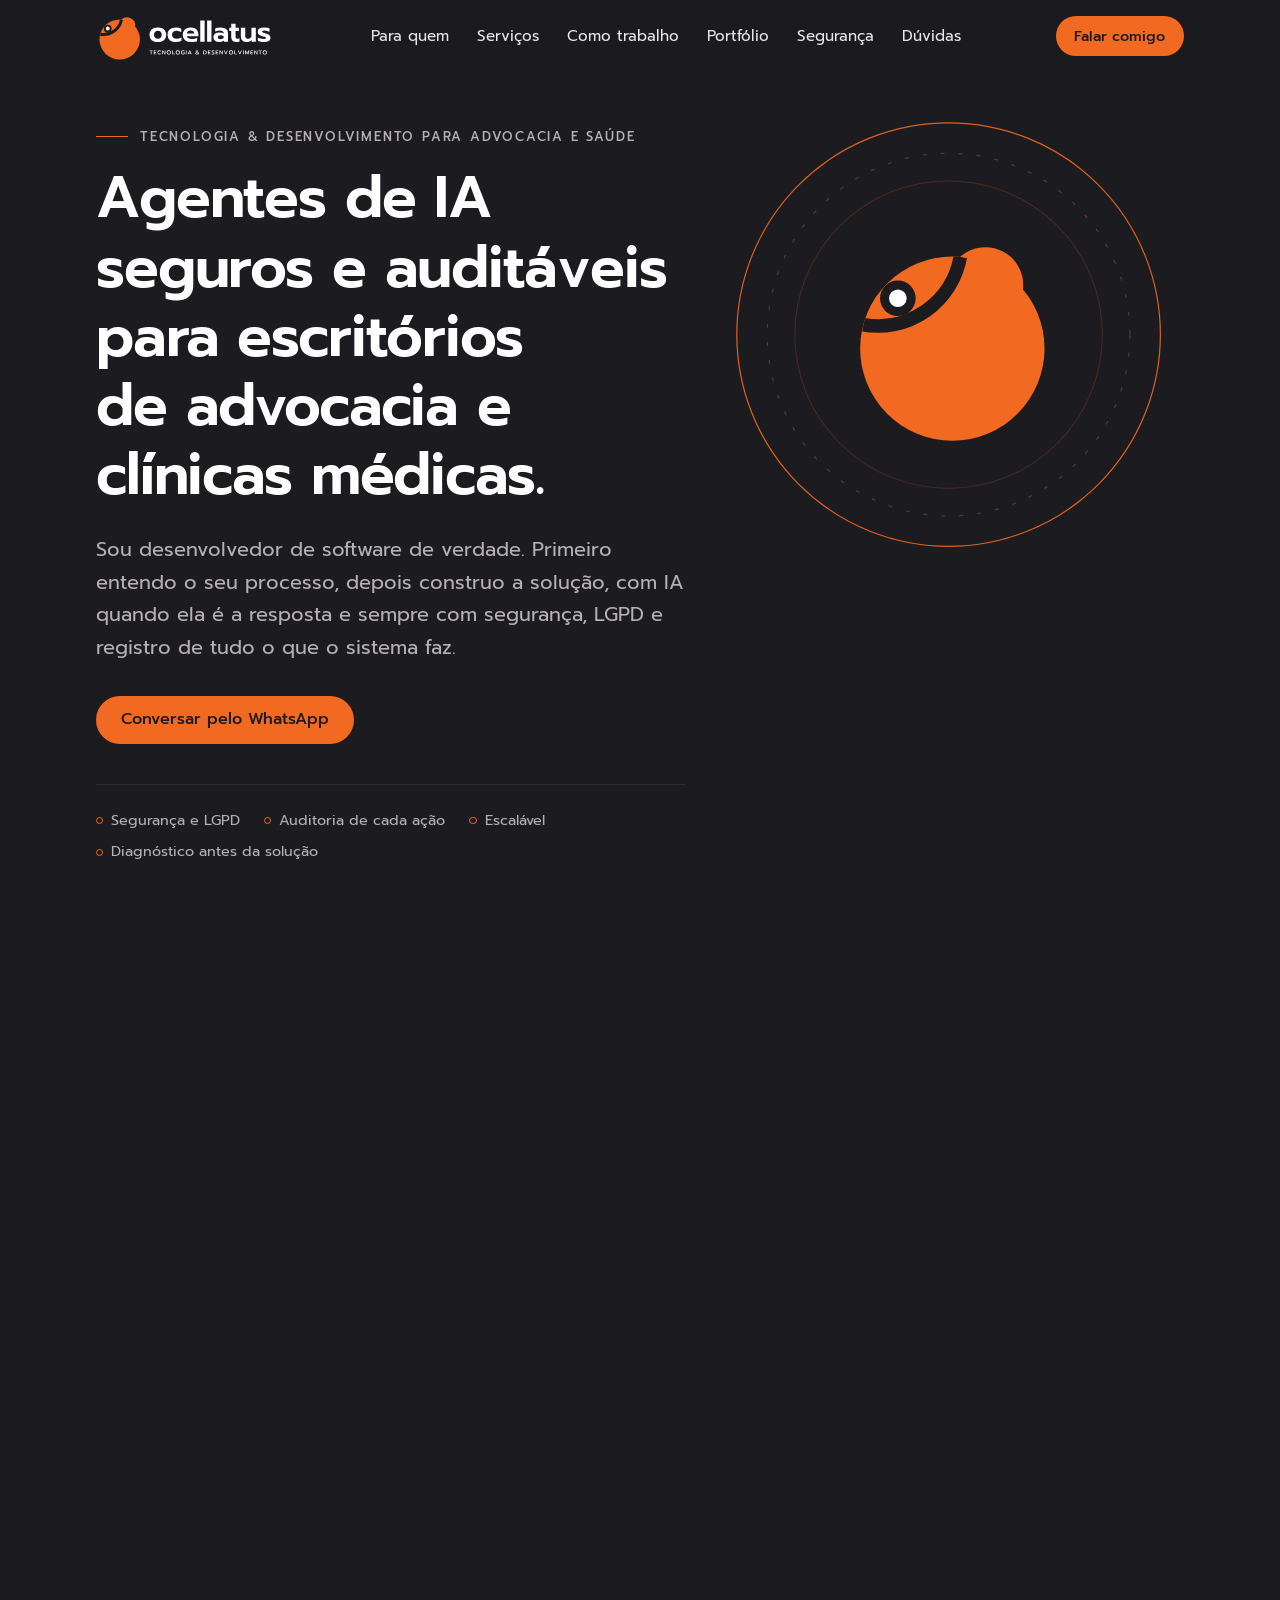
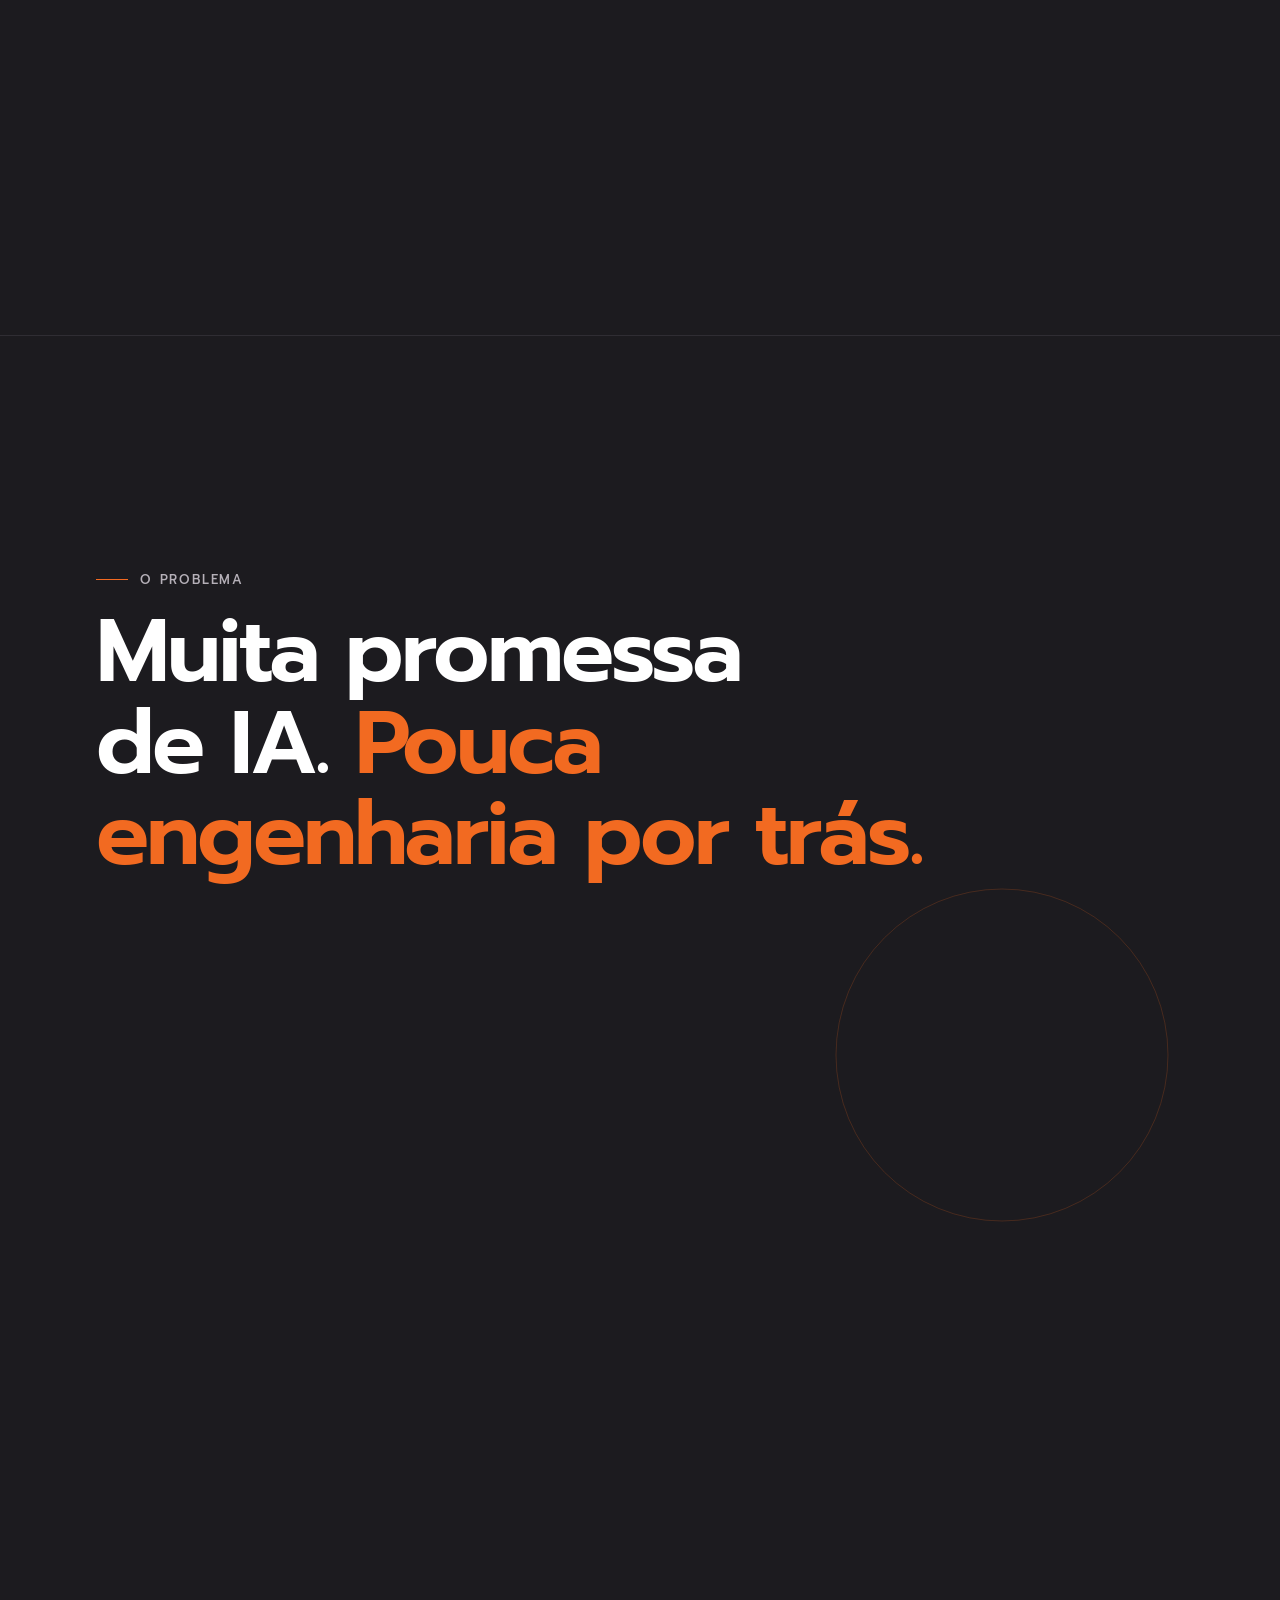
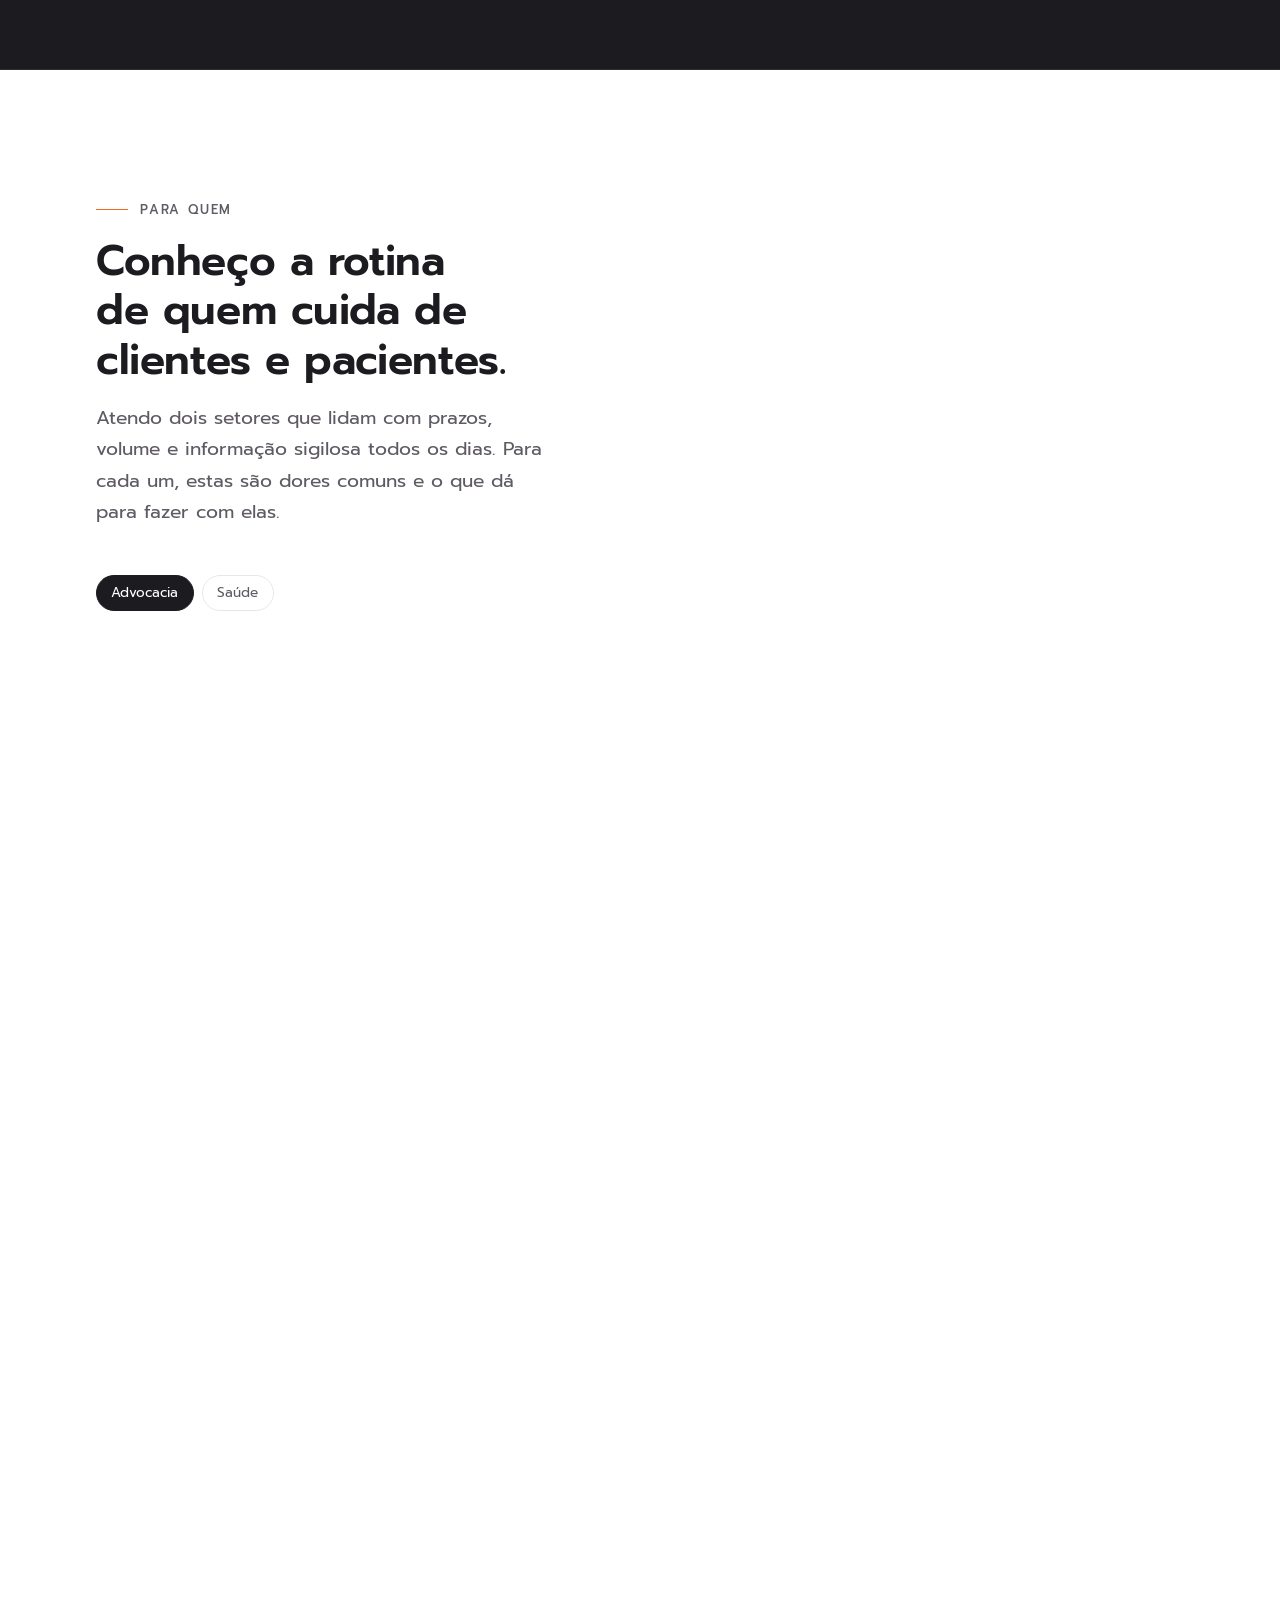
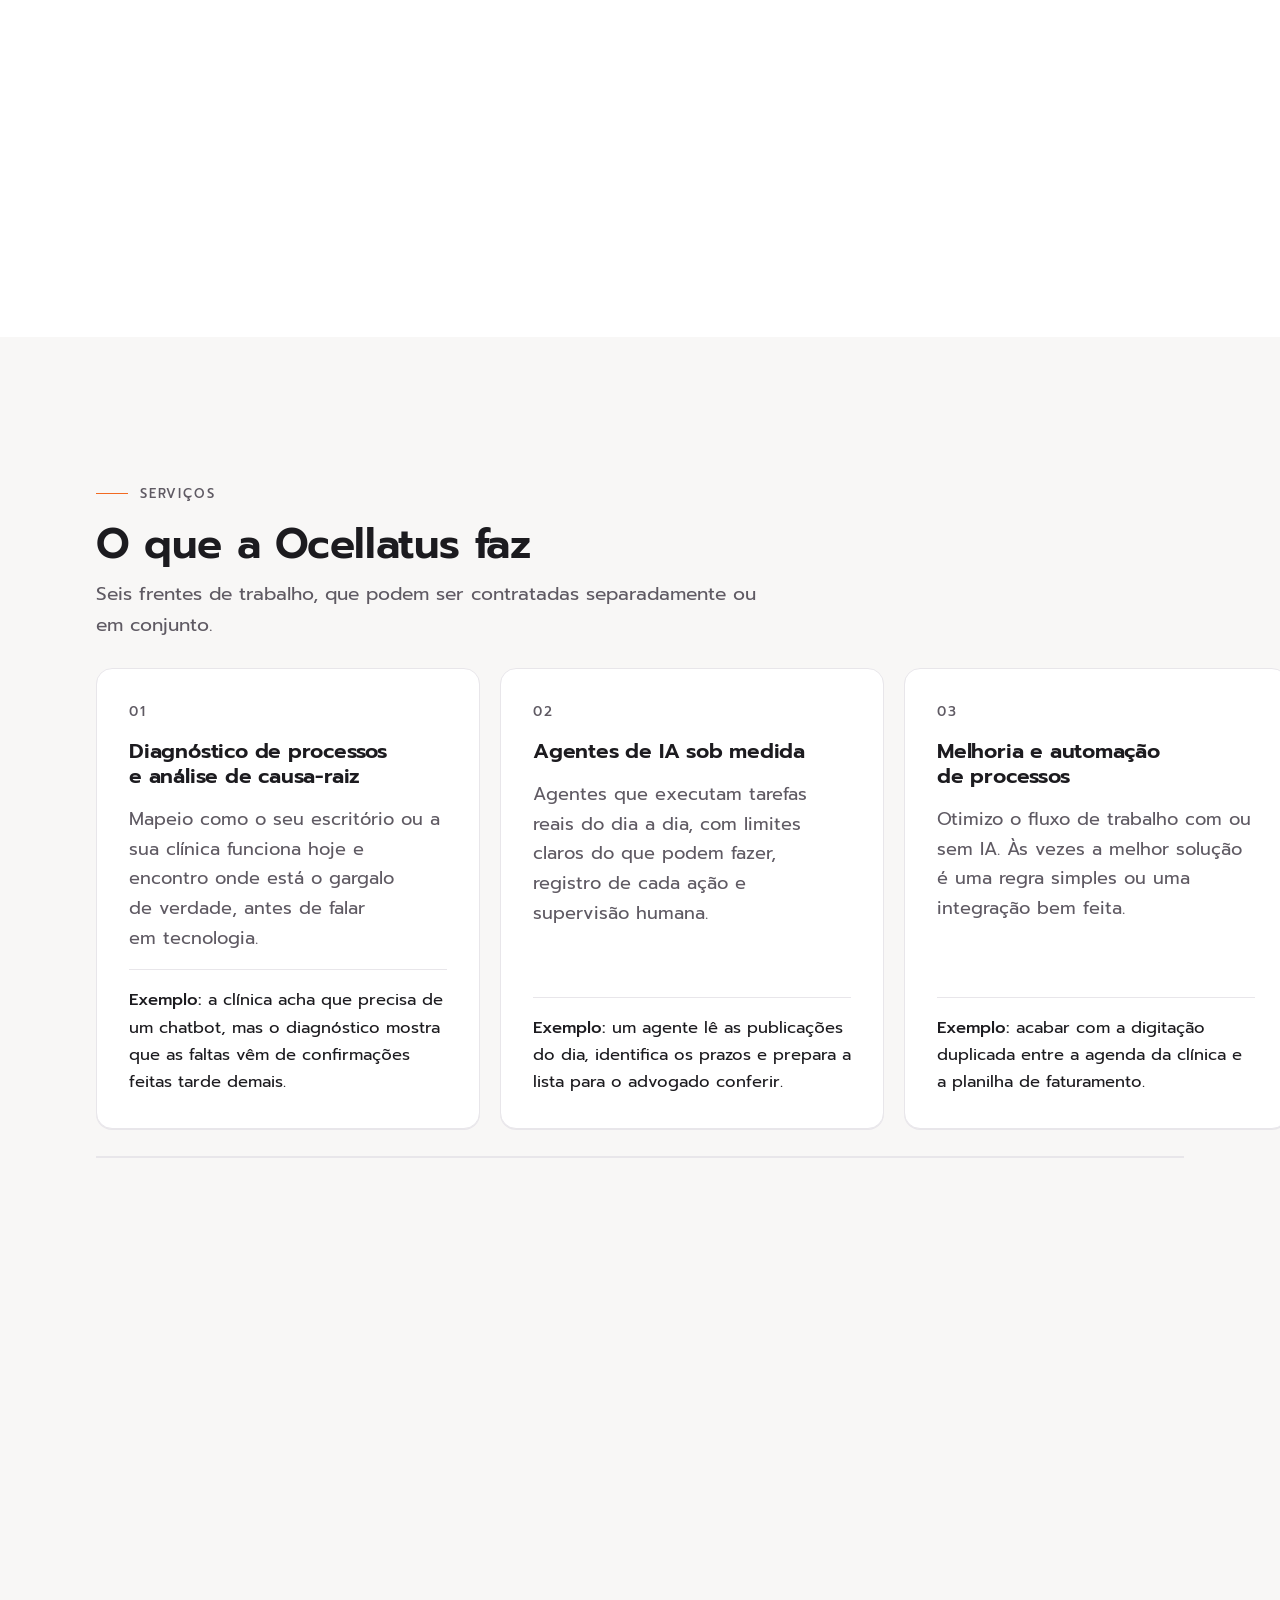
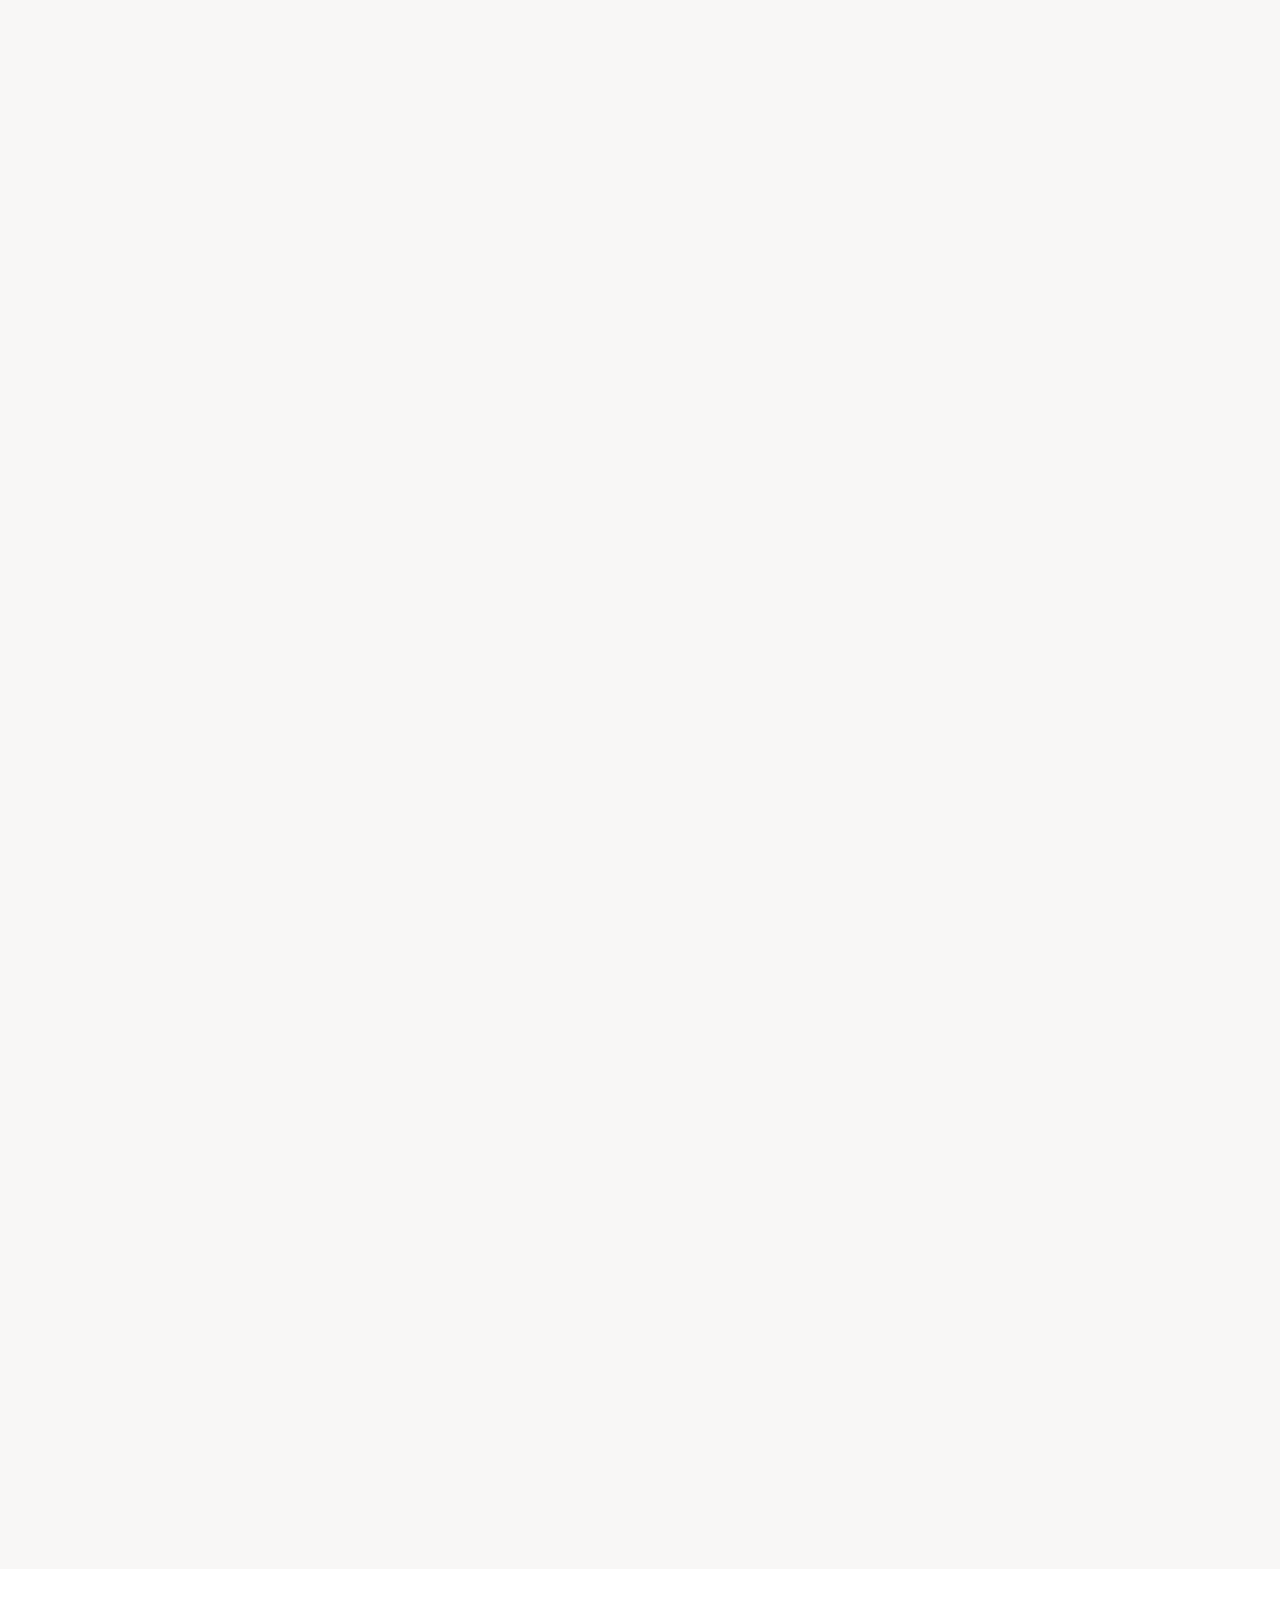
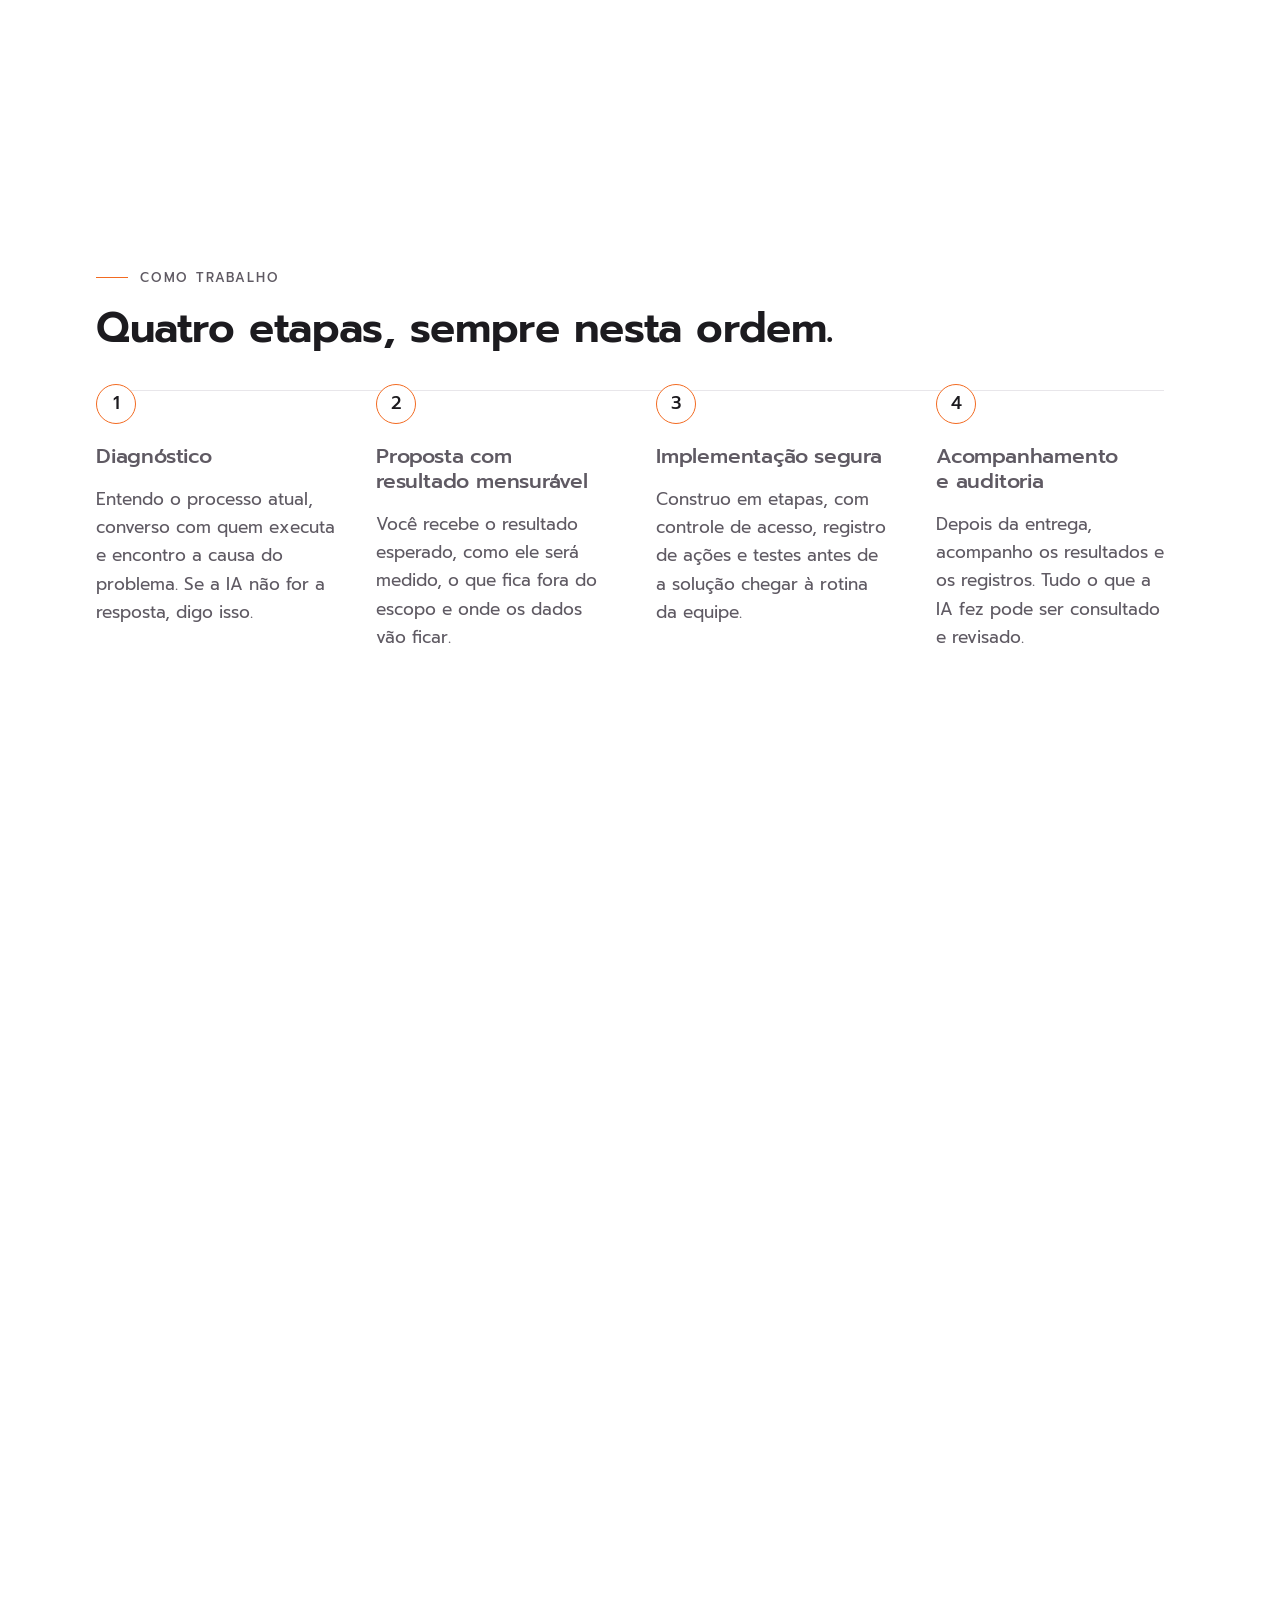
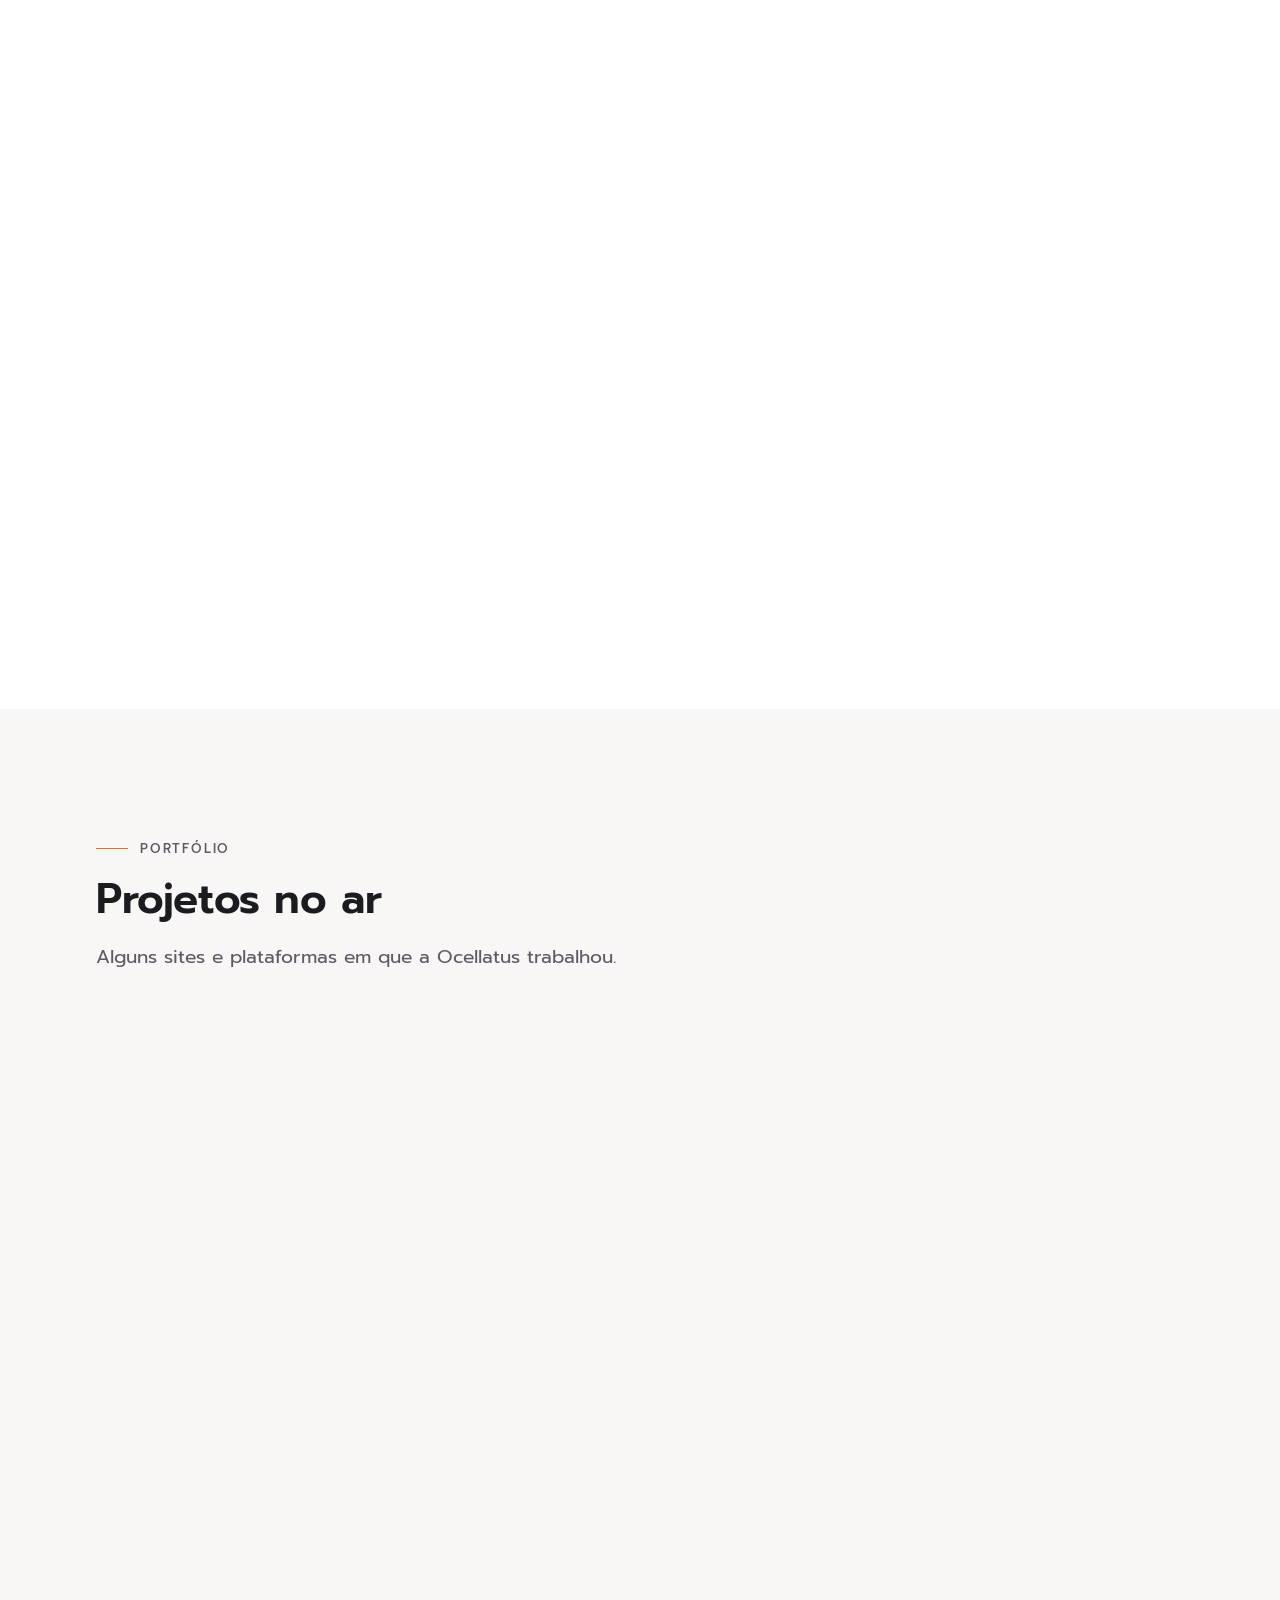
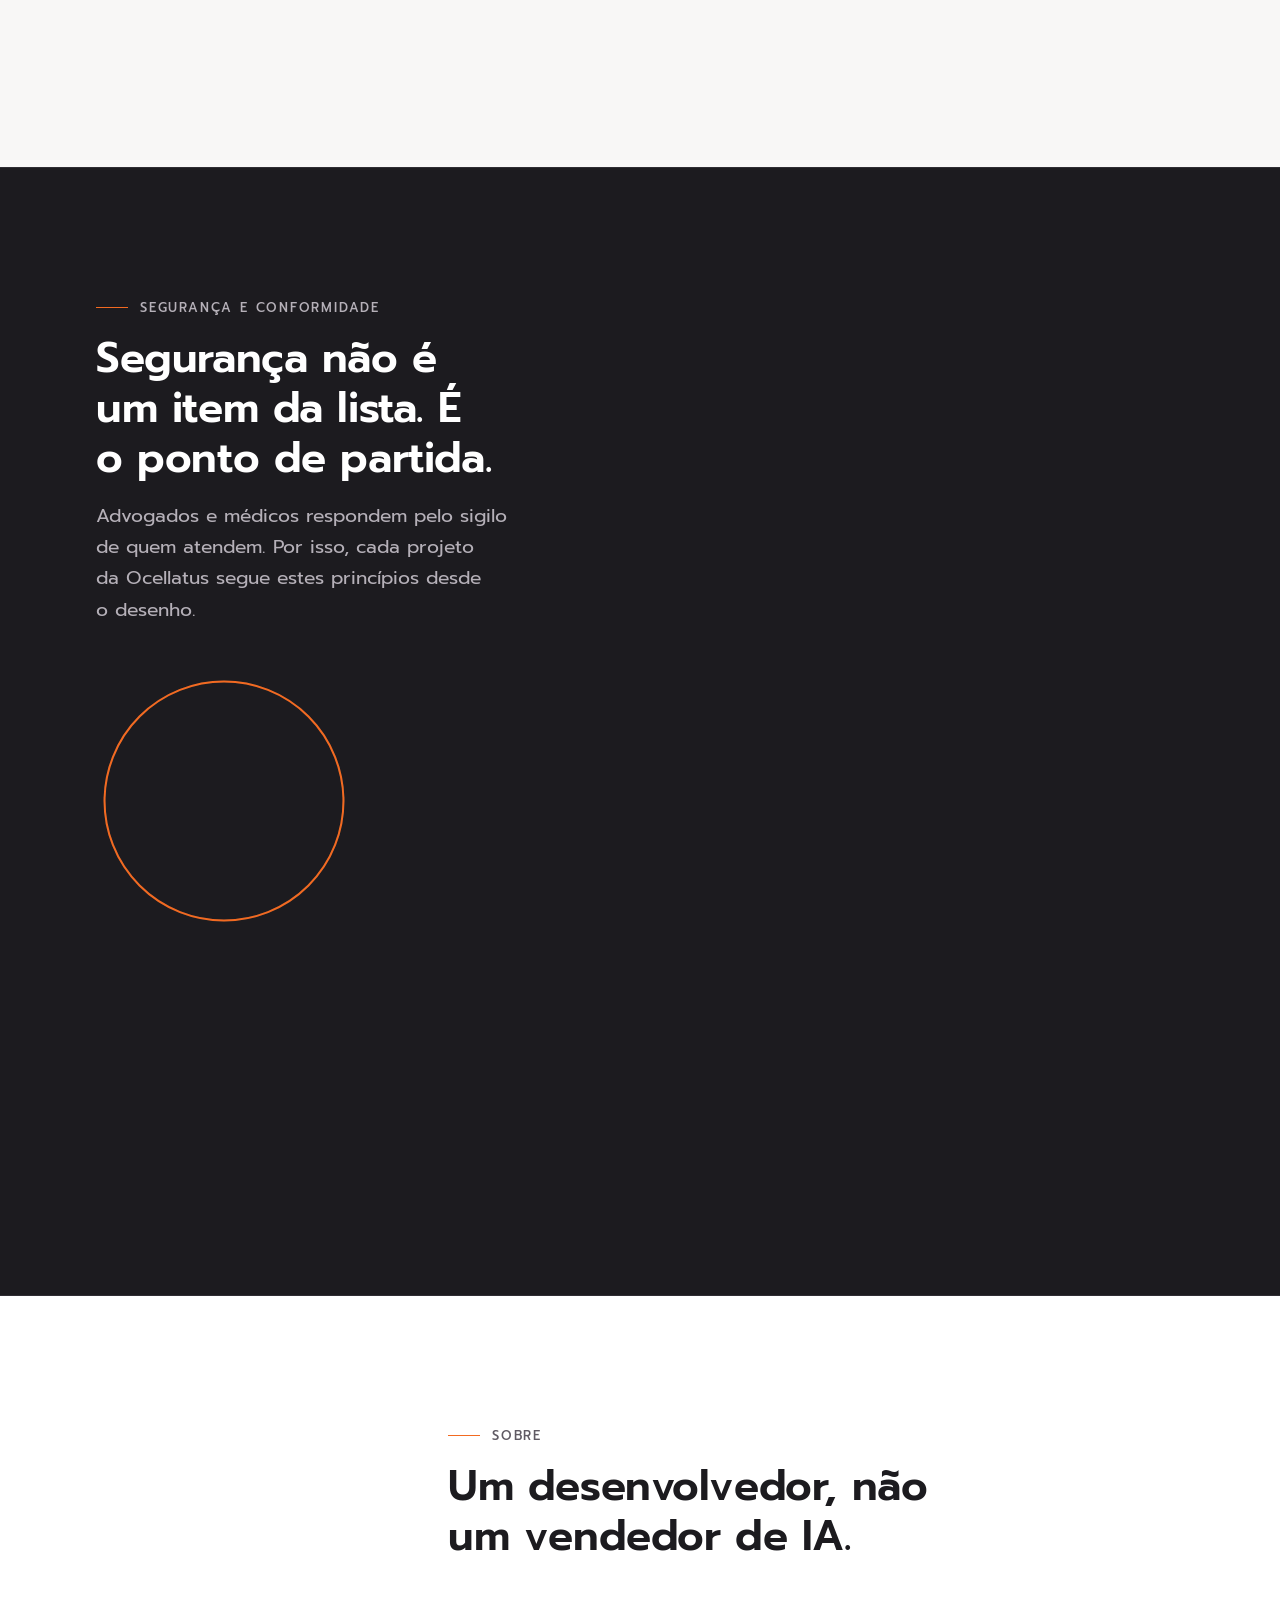
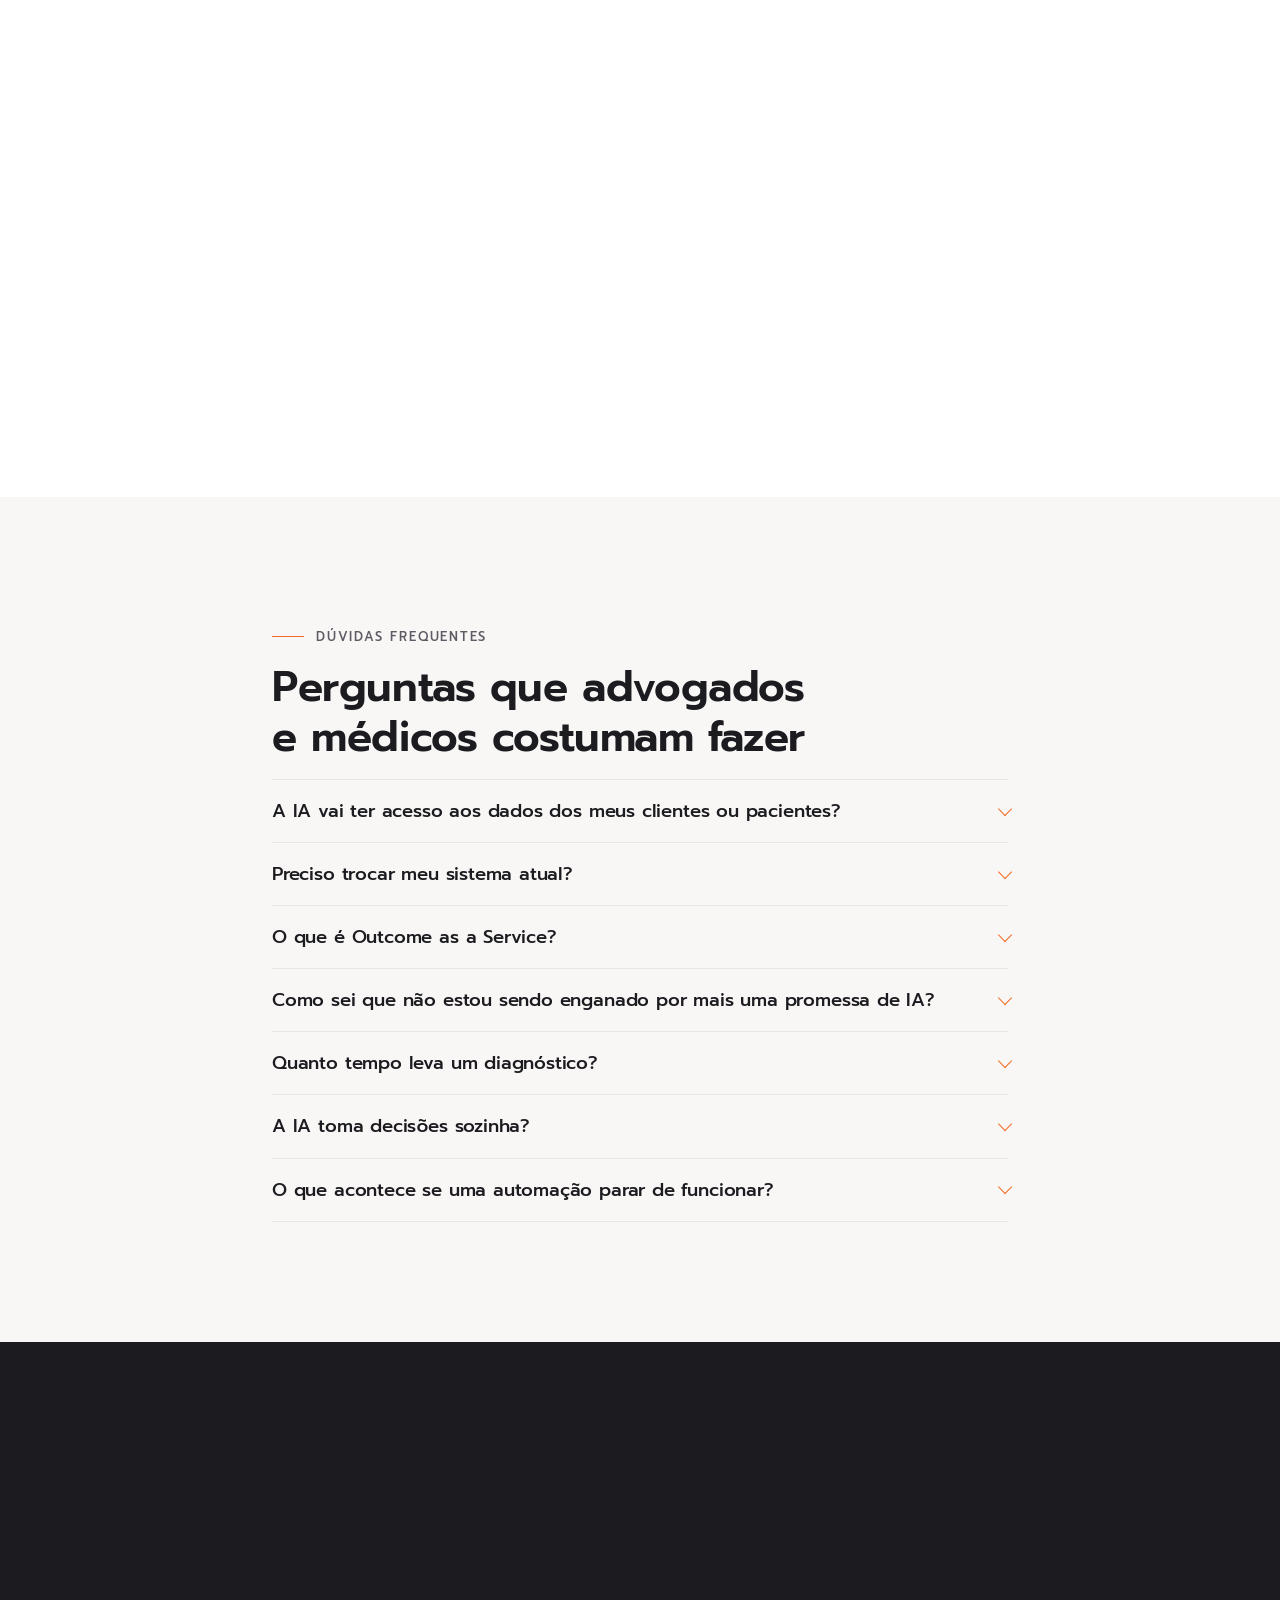
==== commit e92103bb: "Remove o link do GitHub do site Tira o link do rodapé, do sameAs no JSON-LD e do llms.txt. A polític" ====
--- a/index.html
+++ b/index.html
@@ -90,7 +90,6 @@
         ],
         "founder": { "@id": "https://ocellatuslab.github.io/#fundador" },
         "sameAs": [
-          "https://github.com/OcellatusLab",
           "https://www.linkedin.com/company/145250750/",
           "https://www.instagram.com/ocellatustecnologia/"
         ],
@@ -647,7 +646,6 @@
       <ul class="rodape__links">
         <li><a href="/privacidade.html">Política de privacidade</a></li>
         <li><a href="https://www.linkedin.com/company/145250750/" rel="noopener noreferrer">LinkedIn</a></li>
-        <li><a href="https://github.com/OcellatusLab" rel="noopener noreferrer">GitHub</a></li>
         <li><a href="https://www.instagram.com/ocellatustecnologia/" rel="noopener noreferrer">Instagram</a></li>
       </ul>
       <p class="rodape__copy">© 2026 Ocellatus. Este site não usa cookies nem rastreadores.</p>
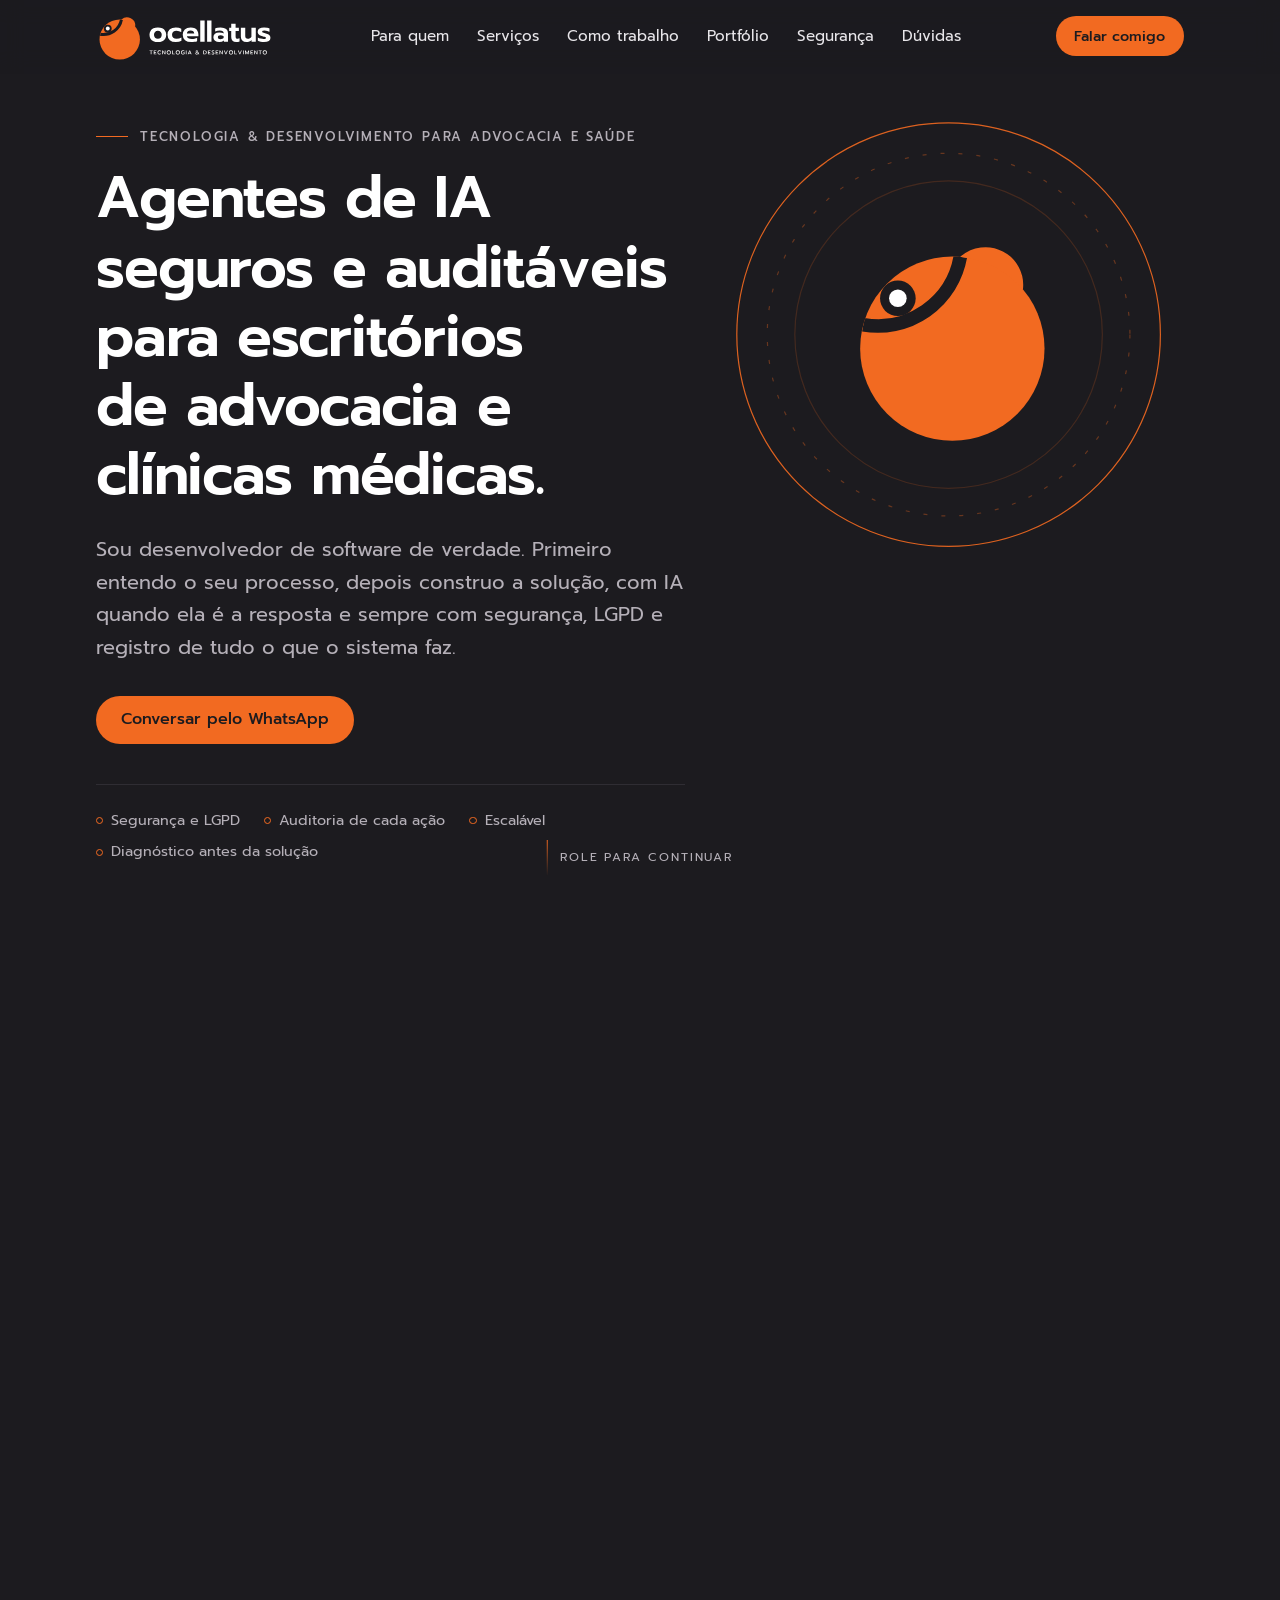
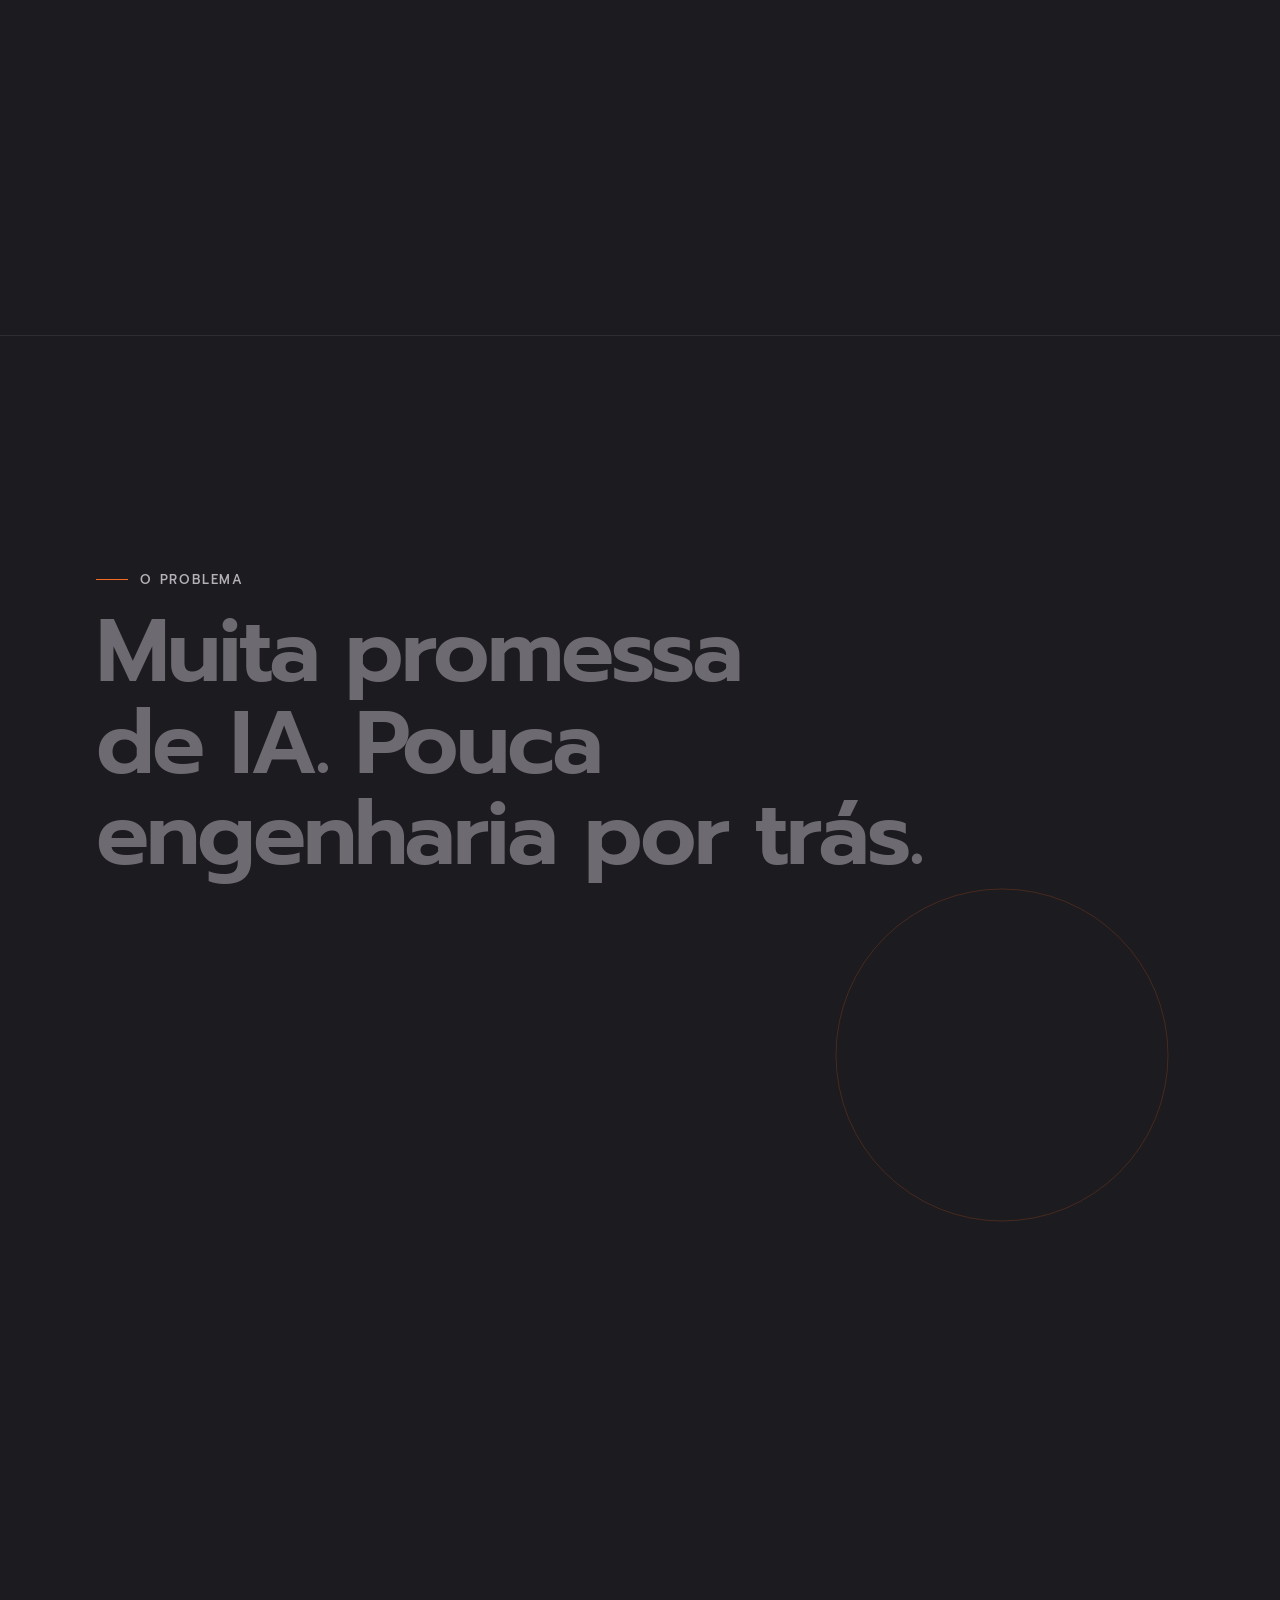
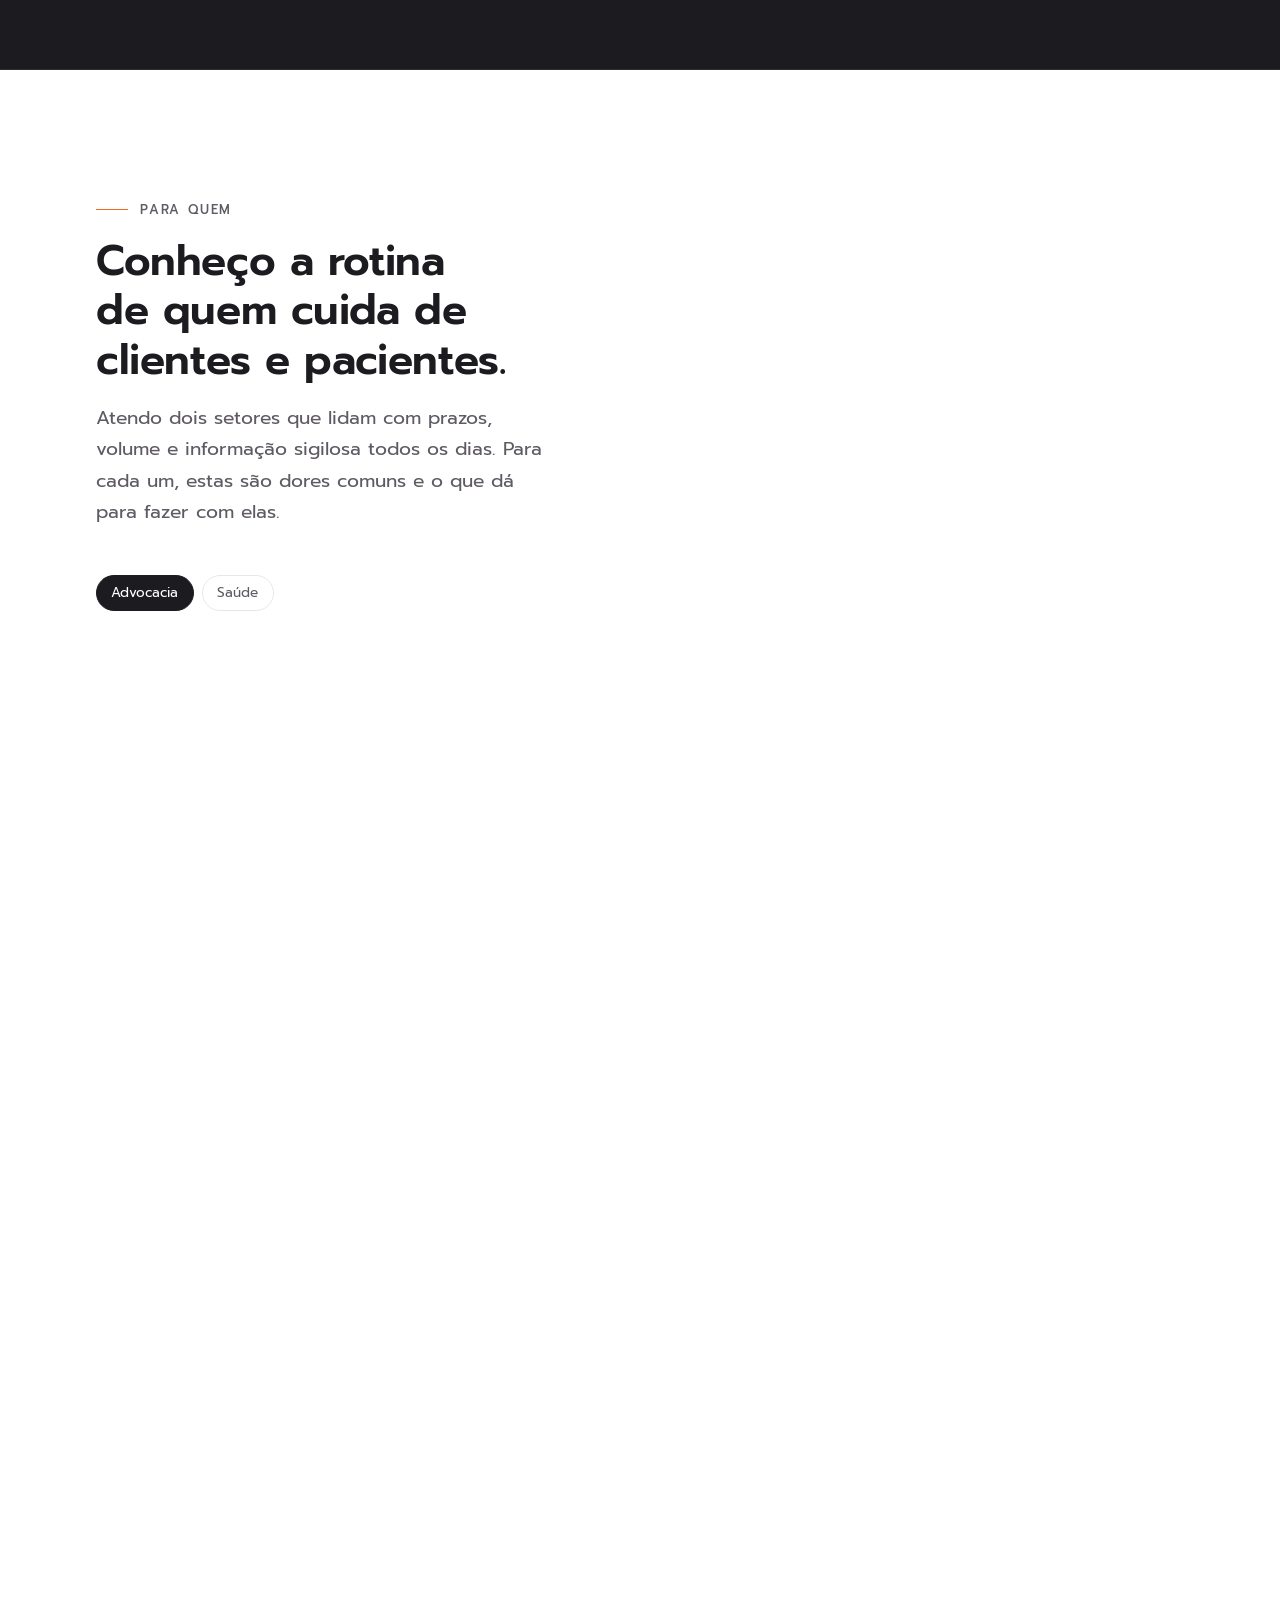
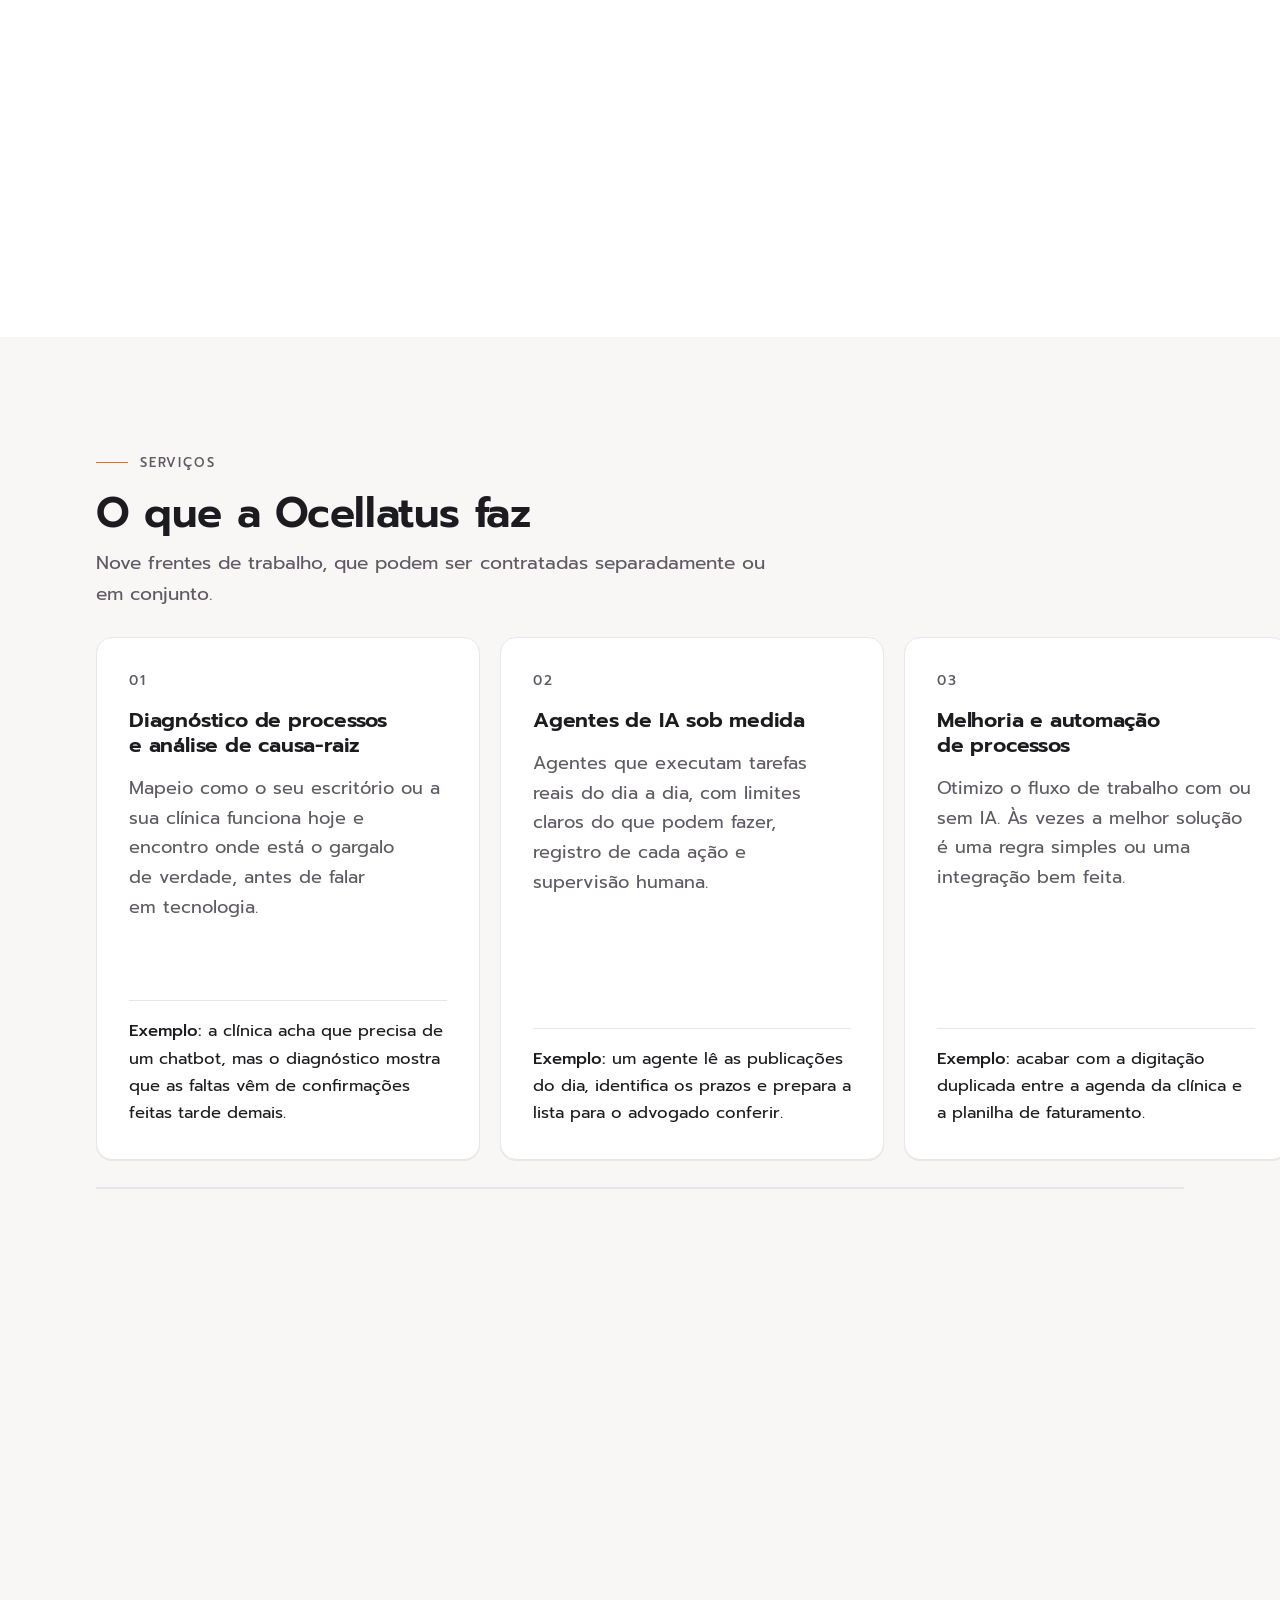
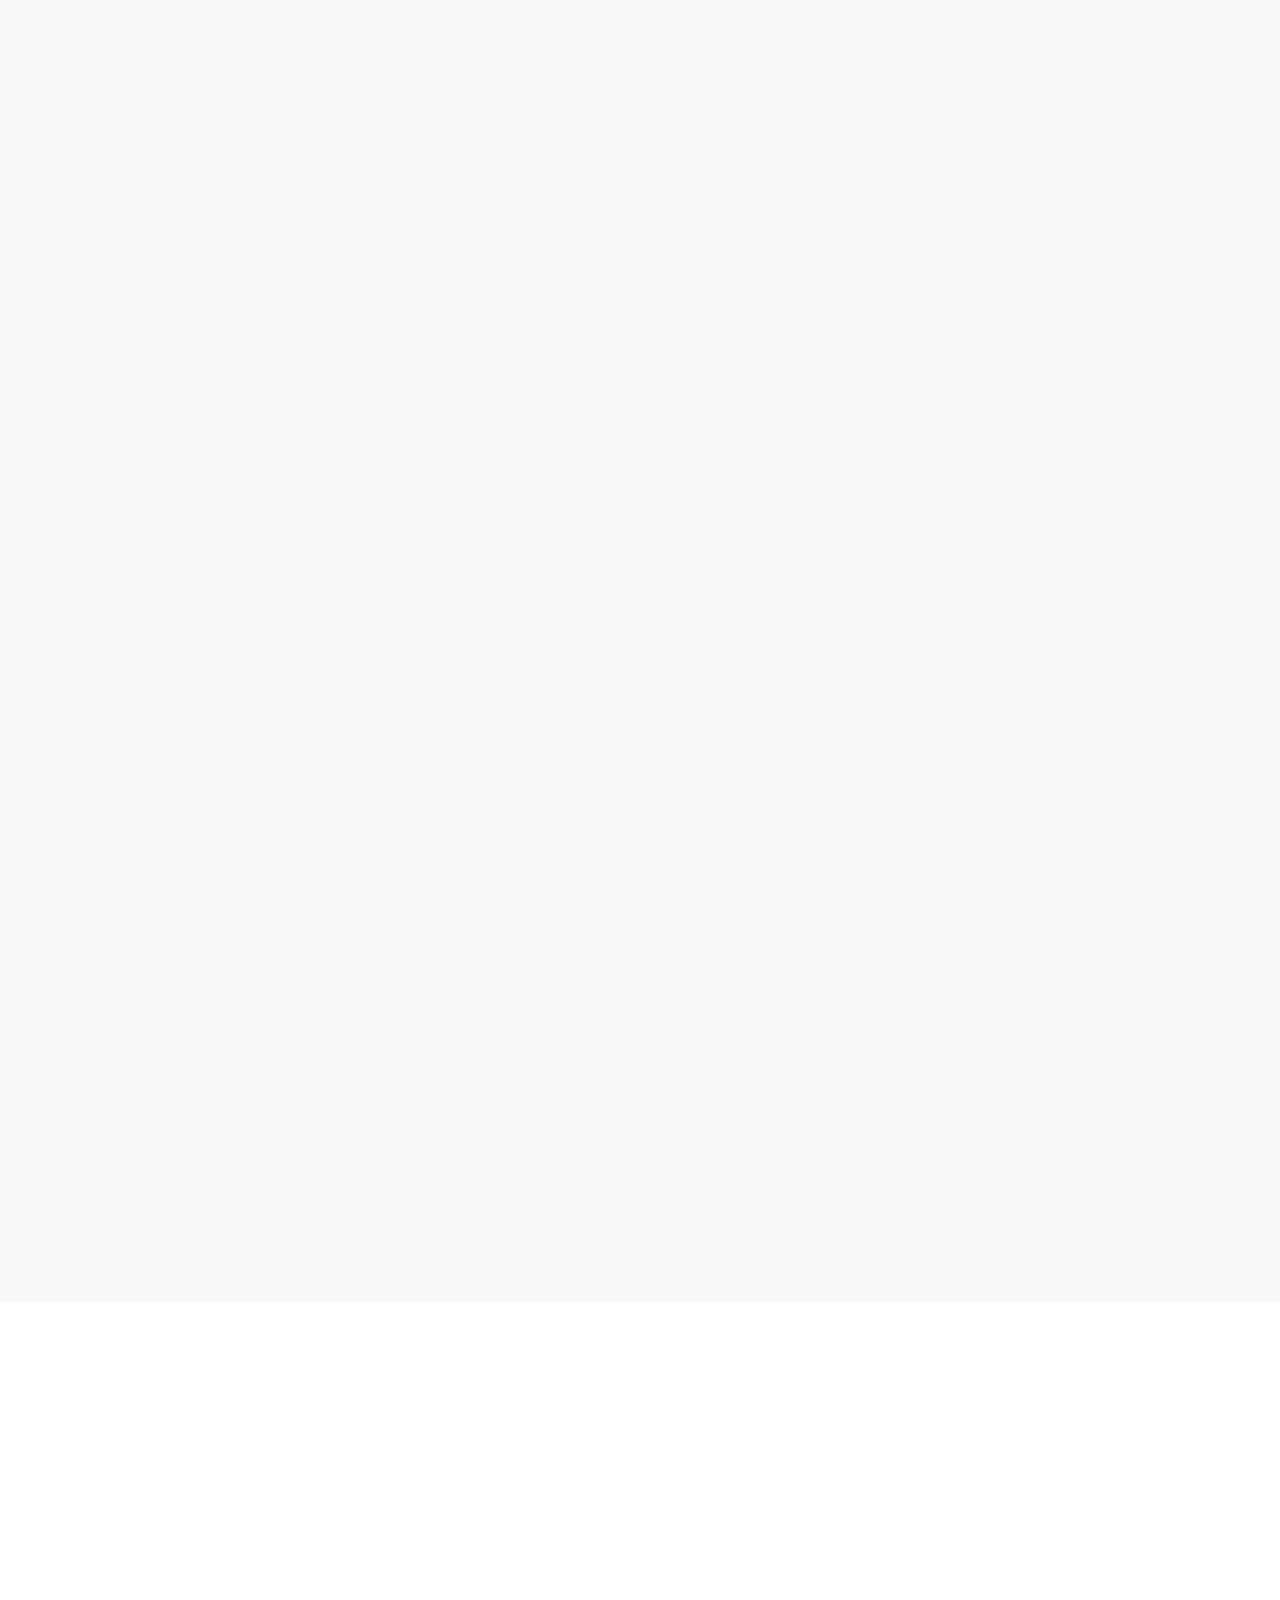
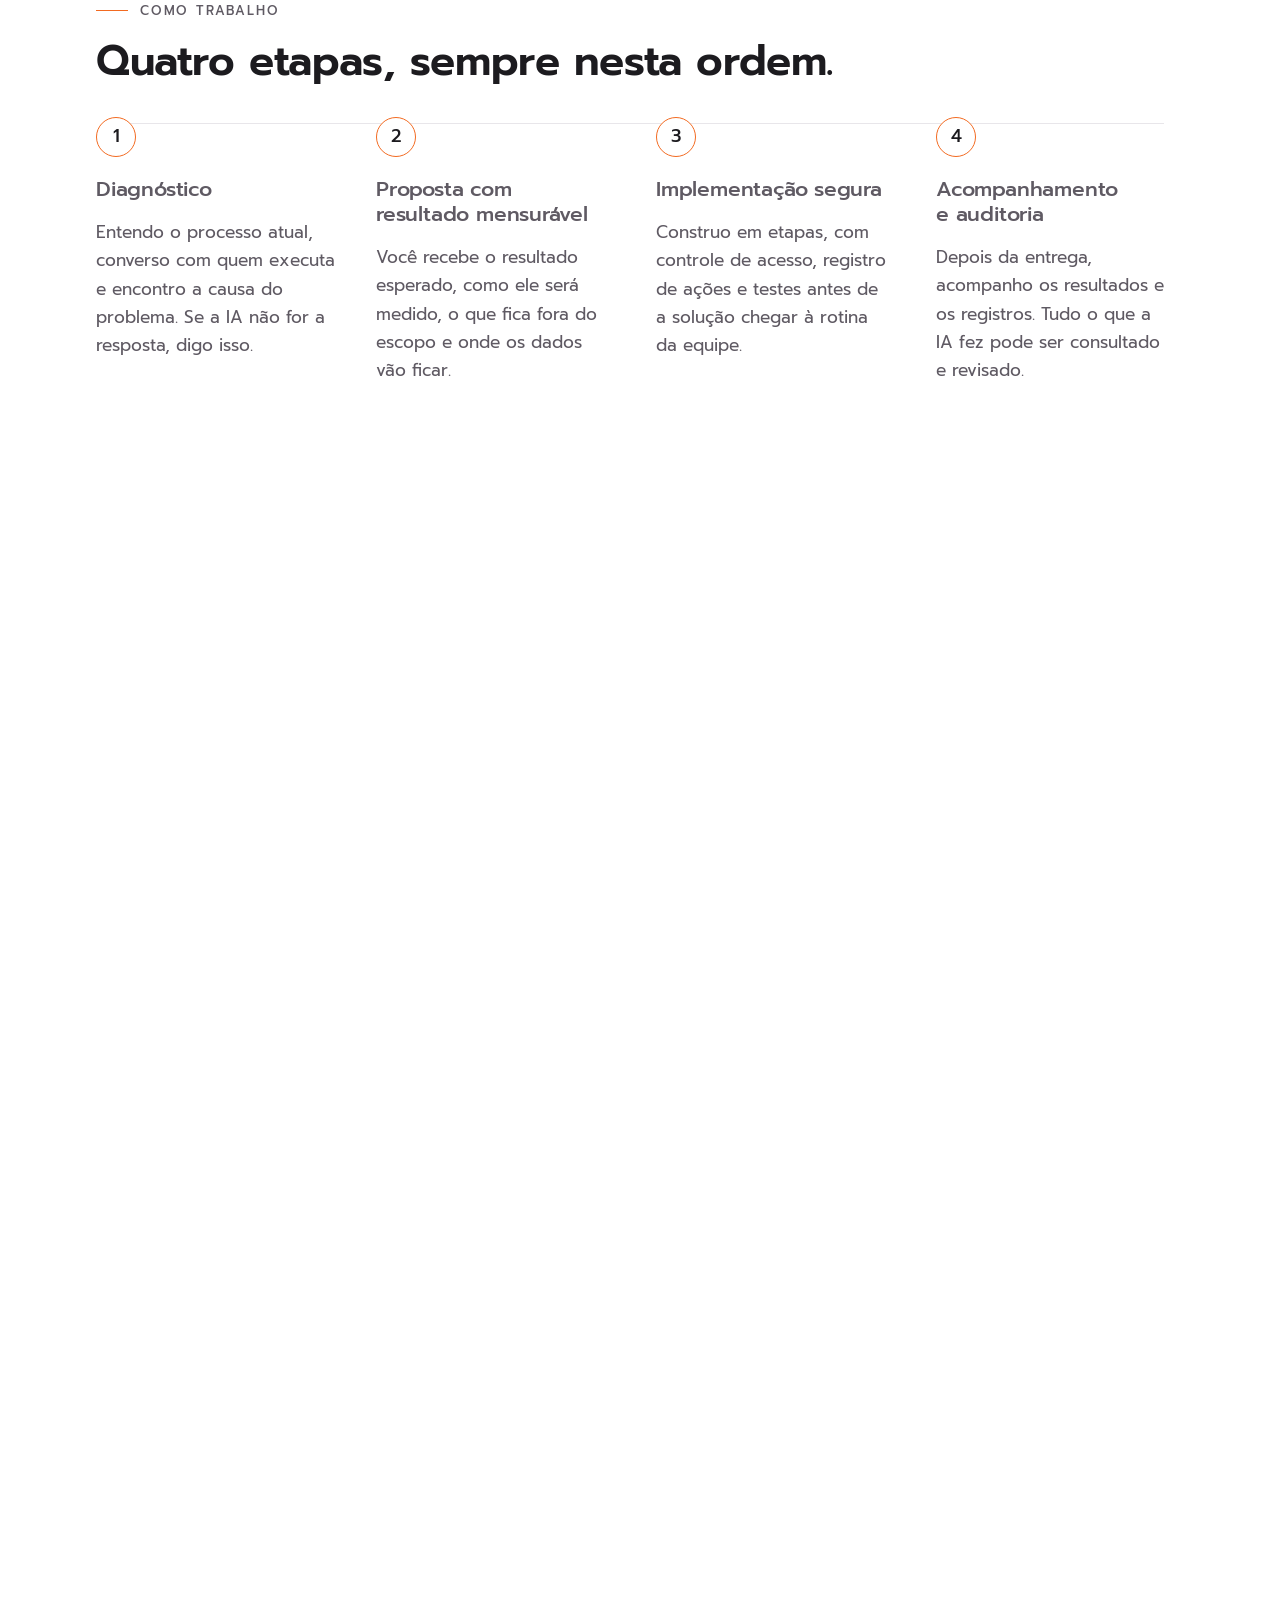
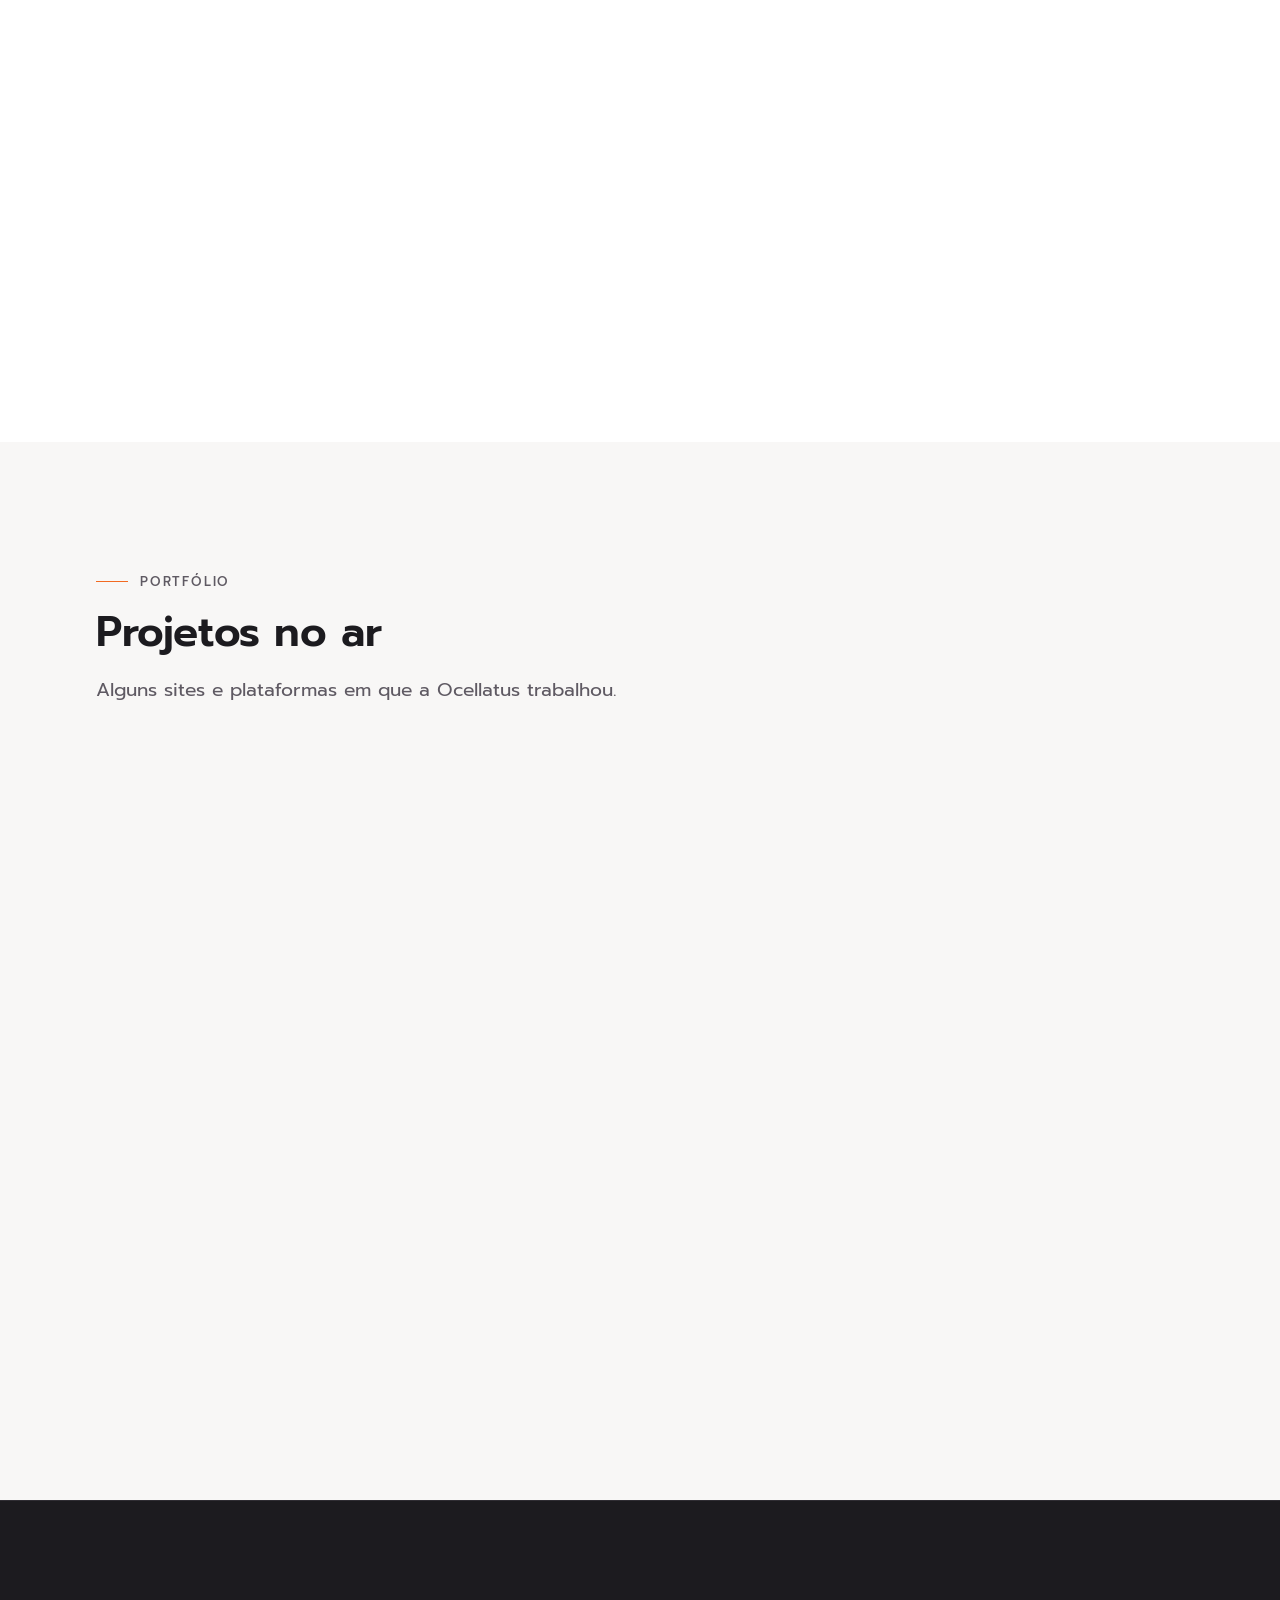
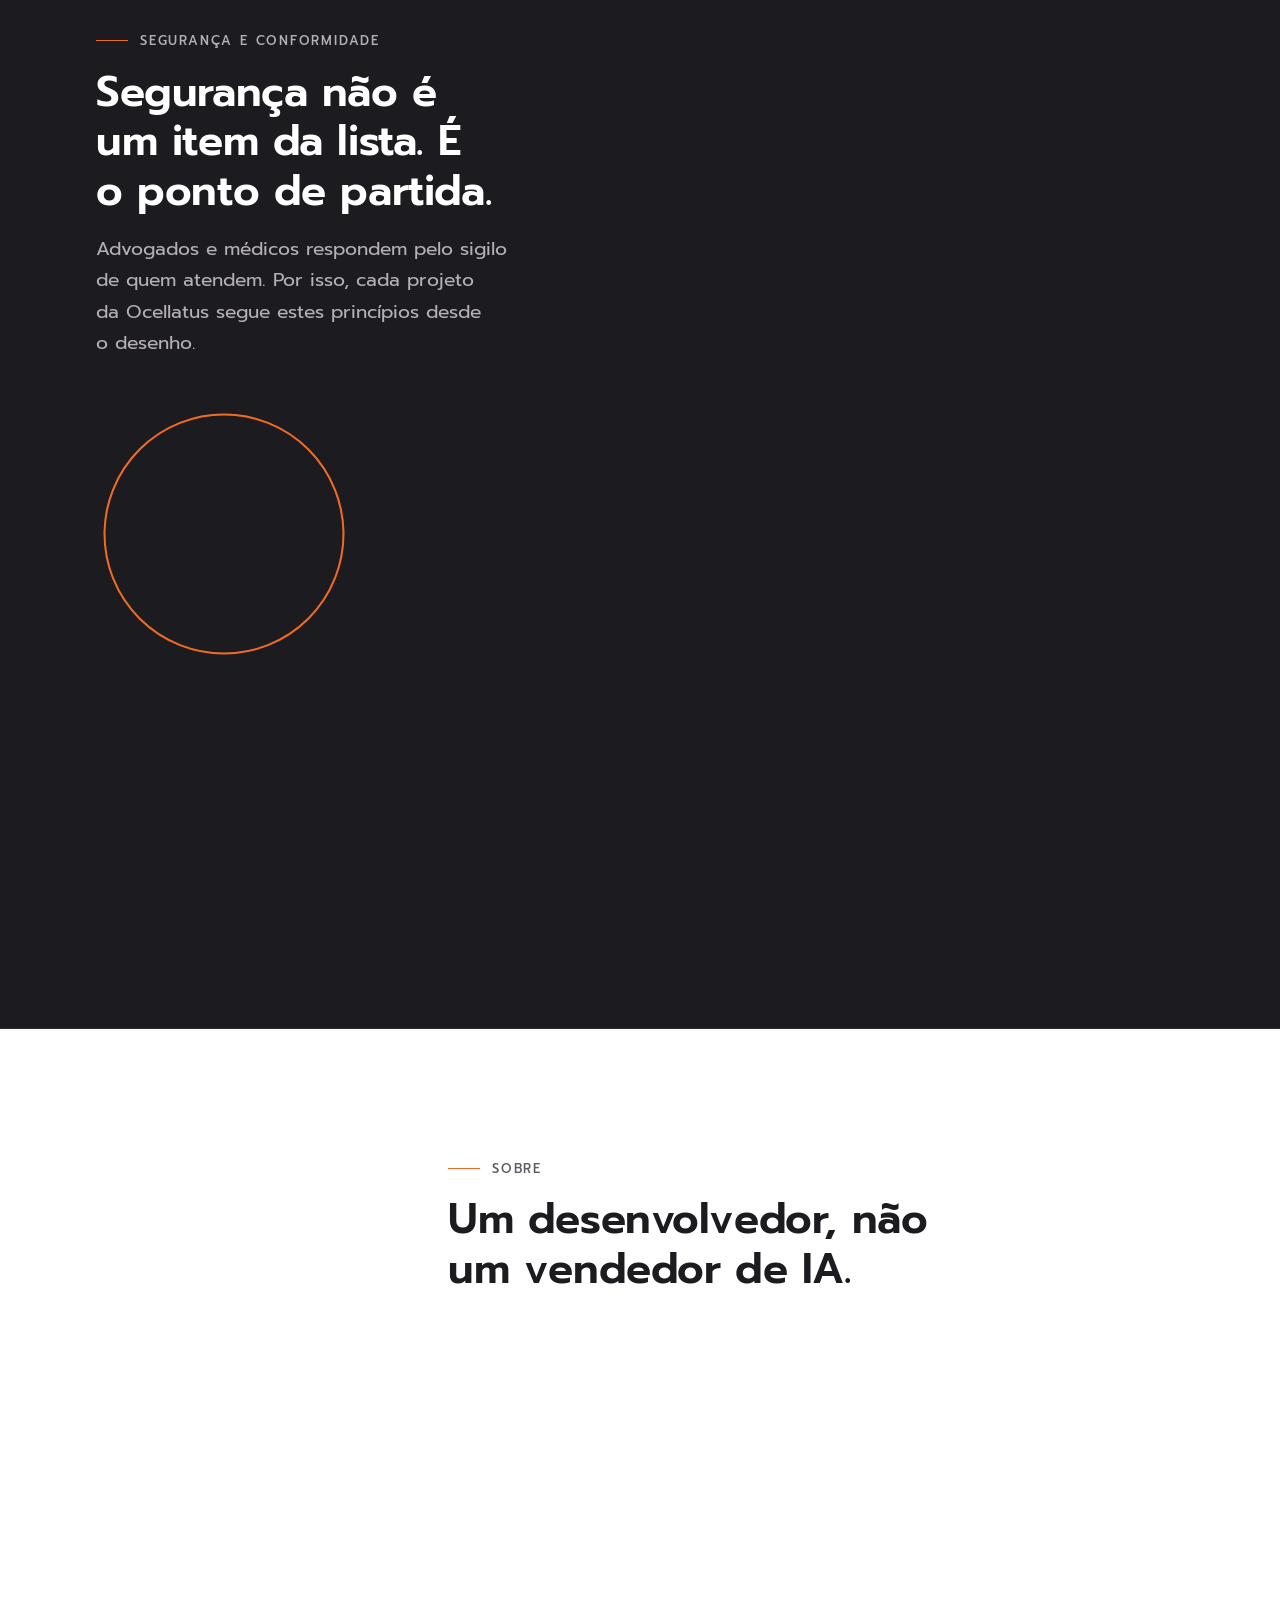
==== commit 39a1df17: "Adiciona três treinamentos aos serviços Treinamento de IA, Treinamento sobre Claude e Claude Code e " ====
--- a/index.html
+++ b/index.html
@@ -75,7 +75,10 @@
           "Melhoria e automação de processos",
           "Integração de sistemas legados com IA",
           "Outcome as a Service",
-          "Transformação digital"
+          "Transformação digital",
+          "Treinamento de IA",
+          "Treinamento sobre Claude e Claude Code",
+          "Treinamento de IA para desenvolvedores"
         ],
         "knowsAbout": [
           "Agentes de IA para escritórios de advocacia",
@@ -171,6 +174,33 @@
         "provider": { "@id": "https://ocellatuslab.github.io/#organizacao" },
         "areaServed": { "@type": "Country", "name": "Brasil" },
         "audience": { "@type": "BusinessAudience", "audienceType": "Escritórios de advocacia e clínicas médicas" }
+      },
+      {
+        "@type": "Service",
+        "@id": "https://ocellatuslab.github.io/#servico-treinamento-ia",
+        "name": "Treinamento de IA",
+        "description": "Capacitação de profissionais e equipes para usar IA no dia a dia com segurança, conhecendo seus limites e os cuidados com dados.",
+        "provider": { "@id": "https://ocellatuslab.github.io/#organizacao" },
+        "areaServed": { "@type": "Country", "name": "Brasil" },
+        "audience": { "@type": "BusinessAudience", "audienceType": "Escritórios de advocacia e clínicas médicas" }
+      },
+      {
+        "@type": "Service",
+        "@id": "https://ocellatuslab.github.io/#servico-treinamento-claude",
+        "name": "Treinamento sobre Claude e Claude Code",
+        "description": "Treinamento prático no Claude, assistente de IA da Anthropic, e no Claude Code, da configuração ao uso diário, com foco em segurança e boas práticas.",
+        "provider": { "@id": "https://ocellatuslab.github.io/#organizacao" },
+        "areaServed": { "@type": "Country", "name": "Brasil" },
+        "audience": { "@type": "BusinessAudience", "audienceType": "Profissionais, equipes e desenvolvedores" }
+      },
+      {
+        "@type": "Service",
+        "@id": "https://ocellatuslab.github.io/#servico-treinamento-desenvolvedores",
+        "name": "Treinamento de IA para desenvolvedores",
+        "description": "Treinamento para desenvolvedores que querem acelerar o desenvolvimento de software com IA, com planejamento, revisão de código e testes.",
+        "provider": { "@id": "https://ocellatuslab.github.io/#organizacao" },
+        "areaServed": { "@type": "Country", "name": "Brasil" },
+        "audience": { "@type": "BusinessAudience", "audienceType": "Desenvolvedores de software" }
       },
       {
         "@type": "FAQPage",
@@ -388,7 +418,7 @@
           <div class="container trilho__cabeca">
             <p class="rotulo">Serviços</p>
             <h2 id="titulo-servicos">O que a Ocellatus faz</h2>
-            <p class="intro">Seis frentes de trabalho, que podem ser contratadas separadamente ou em conjunto.</p>
+            <p class="intro">Nove frentes de trabalho, que podem ser contratadas separadamente ou em conjunto.</p>
           </div>
           <div class="trilho__janela">
             <ul class="trilho__faixa servicos">
@@ -427,6 +457,24 @@
                 <h3>Transformação digital</h3>
                 <p>O trabalho que une tudo isso: diagnóstico, automação, IA e integração, planejados em etapas que a sua equipe consegue absorver.</p>
                 <p class="exemplo"><span>Exemplo:</span> um escritório sai de pastas e planilhas para um fluxo digital com prazos, documentos e atendimento conectados.</p>
+              </li>
+              <li class="cartao servico" id="treinamento-ia">
+                <span class="servico__num" aria-hidden="true">07</span>
+                <h3>Treinamento de IA</h3>
+                <p>Capacito advogados, médicos e equipes administrativas a usar IA no dia a dia com segurança: o que ela faz bem, onde costuma errar e quais dados nunca devem ser compartilhados.</p>
+                <p class="exemplo"><span>Exemplo:</span> a equipe de um escritório aprende a revisar uma minuta feita com IA e a perceber quando a resposta inventou uma informação.</p>
+              </li>
+              <li class="cartao servico" id="treinamento-claude">
+                <span class="servico__num" aria-hidden="true">08</span>
+                <h3>Treinamento sobre Claude e Claude Code</h3>
+                <p>Treinamento prático no Claude, o assistente de IA da Anthropic, e no Claude Code, que trabalha direto no código e no terminal. Da configuração ao uso diário, com foco em segurança e boas práticas.</p>
+                <p class="exemplo"><span>Exemplo:</span> a equipe aprende a organizar projetos no Claude, revisar o que ele produz e definir o que ele pode ou não acessar.</p>
+              </li>
+              <li class="cartao servico" id="treinamento-desenvolvedores">
+                <span class="servico__num" aria-hidden="true">09</span>
+                <h3>IA para desenvolvedores</h3>
+                <p>Treinamento para desenvolvedores que querem acelerar o desenvolvimento com IA sem abrir mão da qualidade: planejamento, revisão de código, testes e cuidado com o que vai para produção.</p>
+                <p class="exemplo"><span>Exemplo:</span> um time passa a usar agentes de código para escrever testes e revisar alterações, mantendo a revisão humana antes de cada entrega.</p>
               </li>
             </ul>
           </div>
--- a/assets/css/cinema.css
+++ b/assets/css/cinema.css
@@ -331,7 +331,7 @@
     --cartao: min(82vw, 23rem);
     --vao: 1.25rem;
     --inicio: max(var(--gutter), calc((100vw - var(--container)) / 2 + var(--gutter)));
-    --largura: calc(var(--inicio) + 6 * var(--cartao) + 5 * var(--vao) + var(--gutter));
+    --largura: calc(var(--inicio) + 9 * var(--cartao) + 8 * var(--vao) + var(--gutter));
     --desloc: max(0px, calc(var(--largura) - 100vw));
     height: calc(100vh + var(--desloc) * 1.1);
     height: calc(100svh + var(--desloc) * 1.1);
